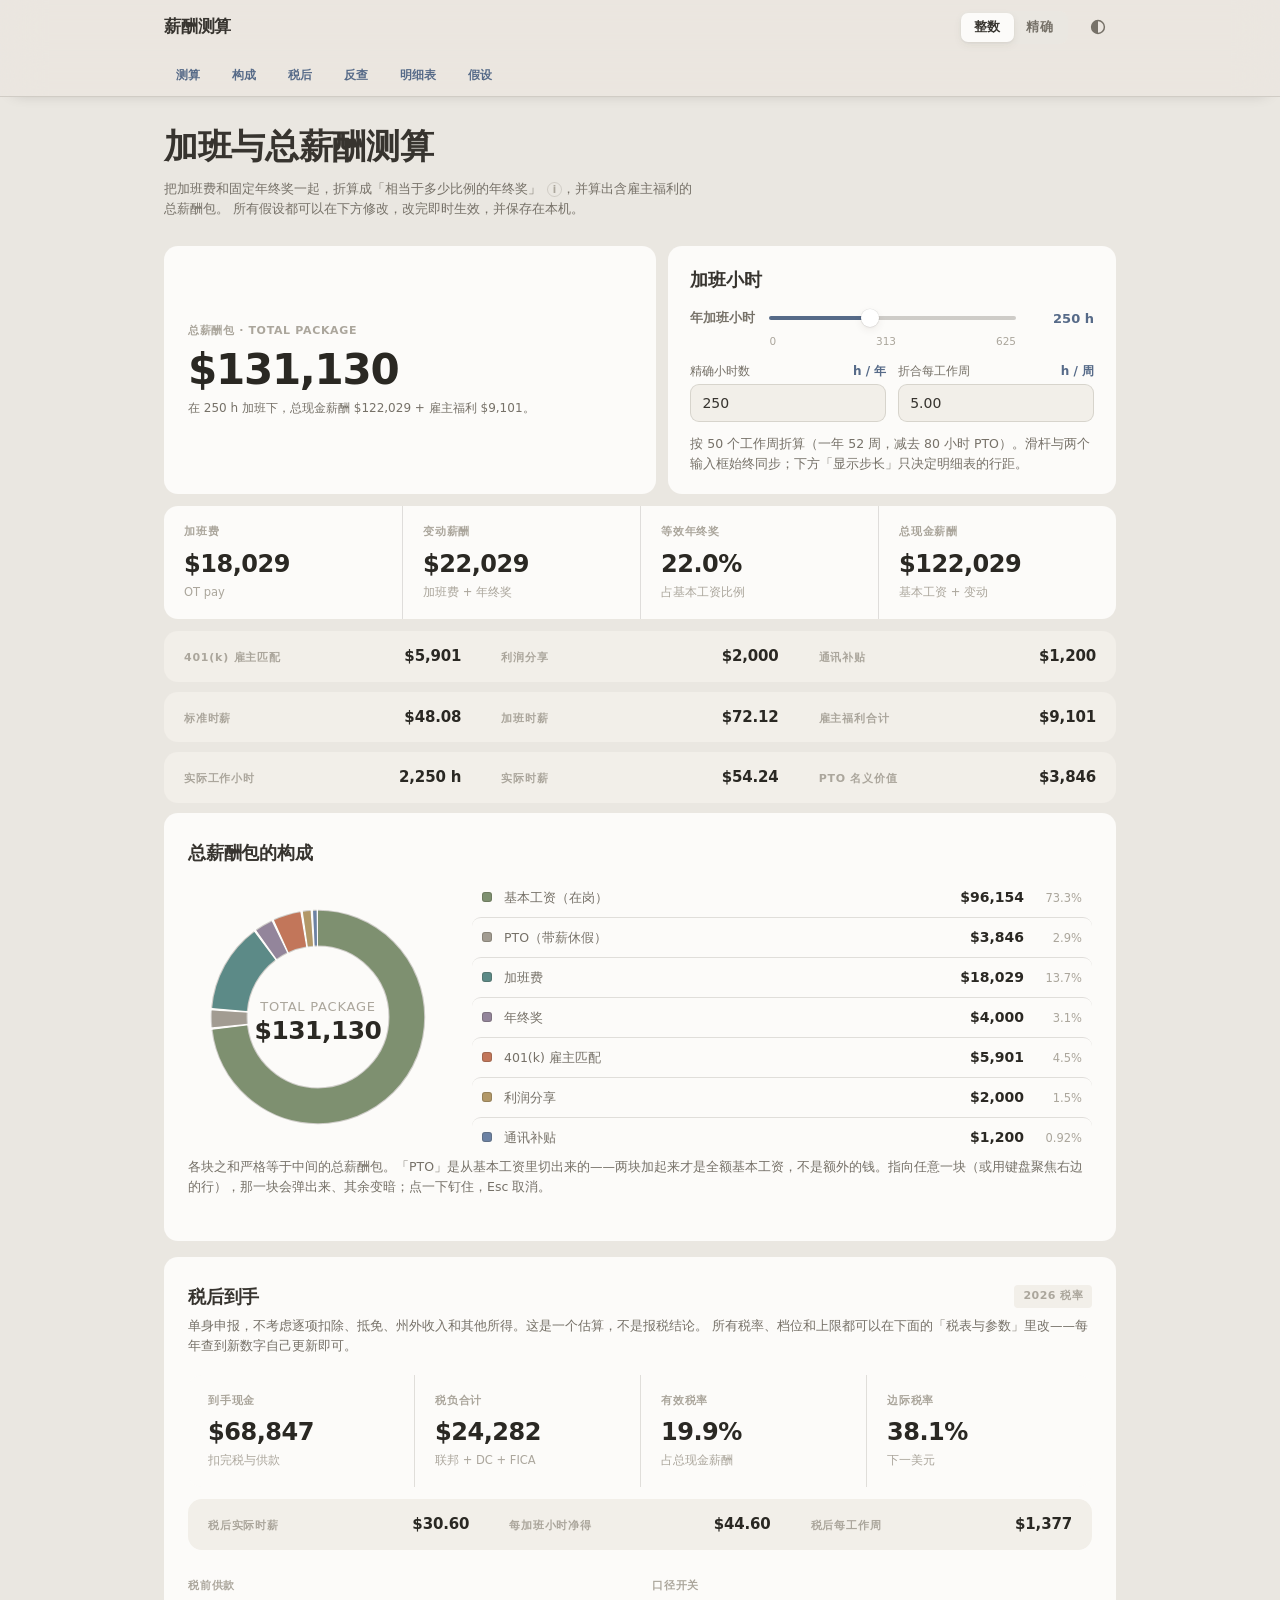
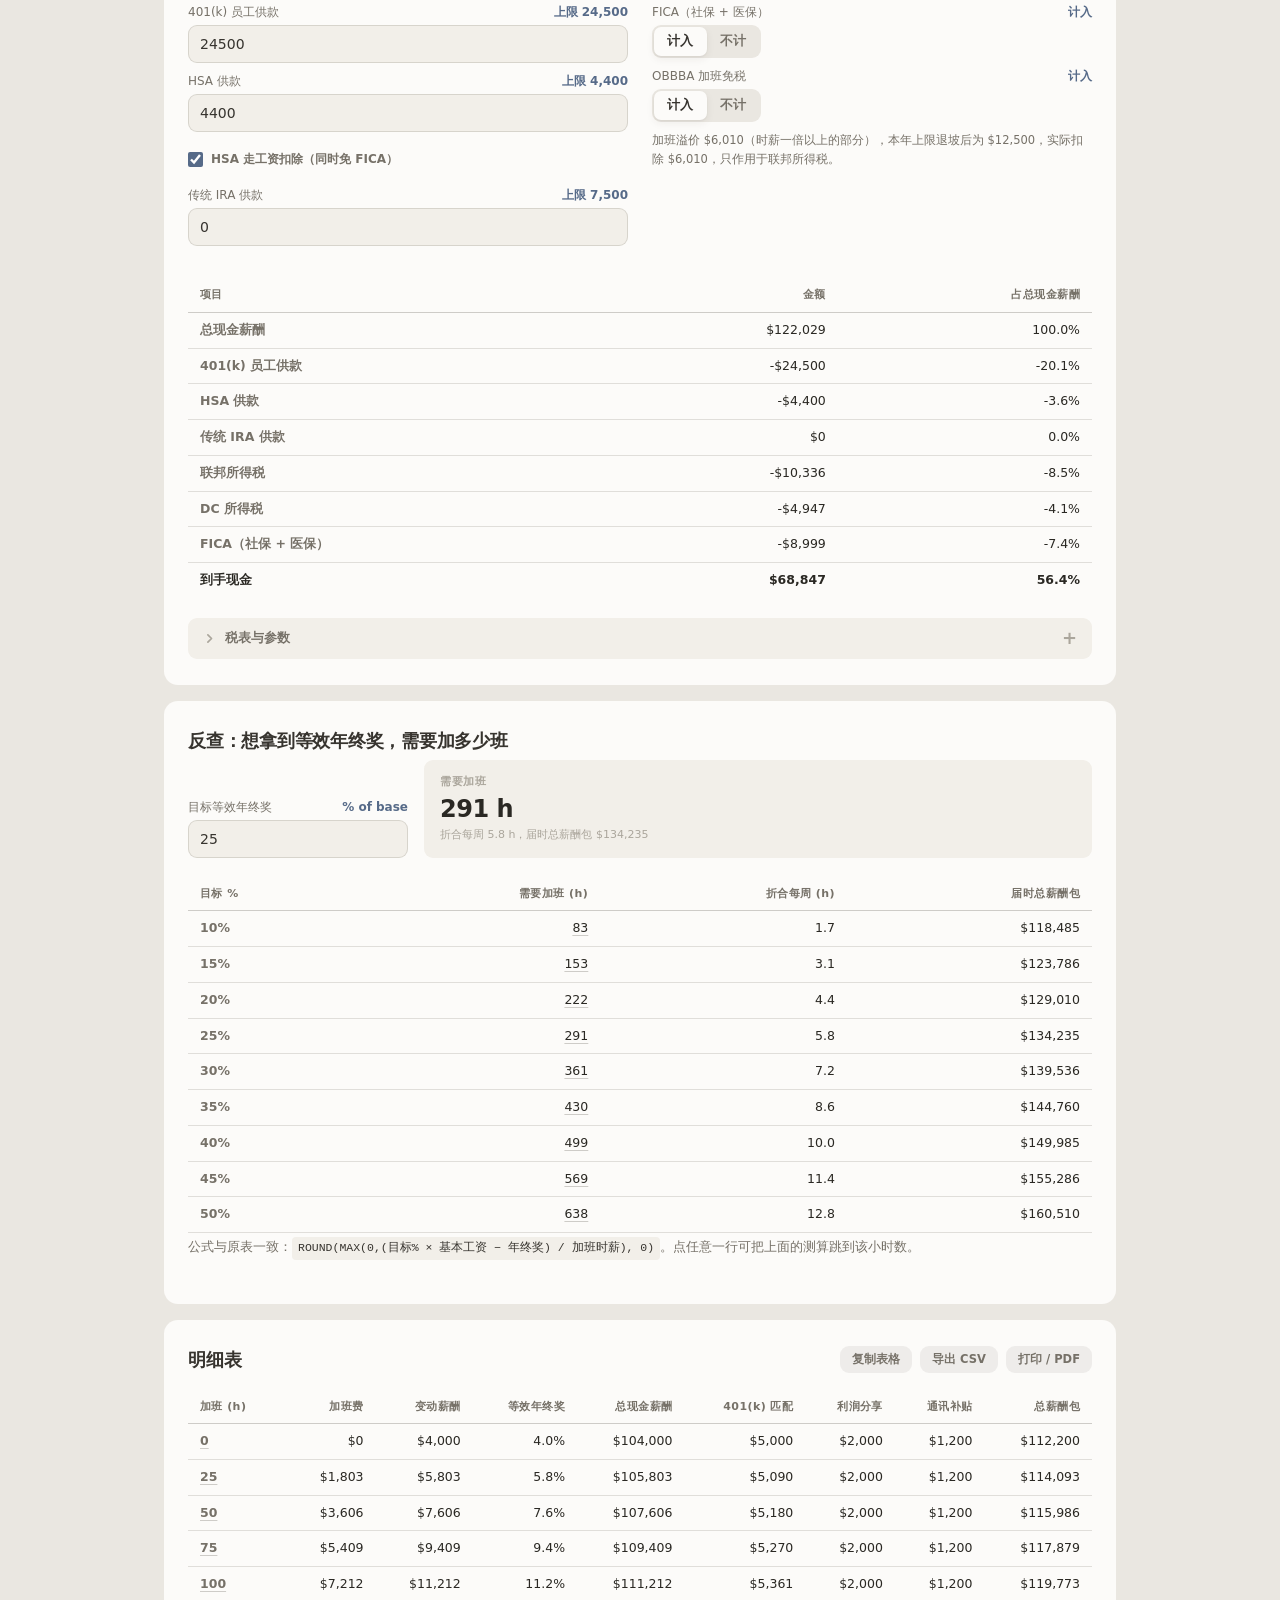
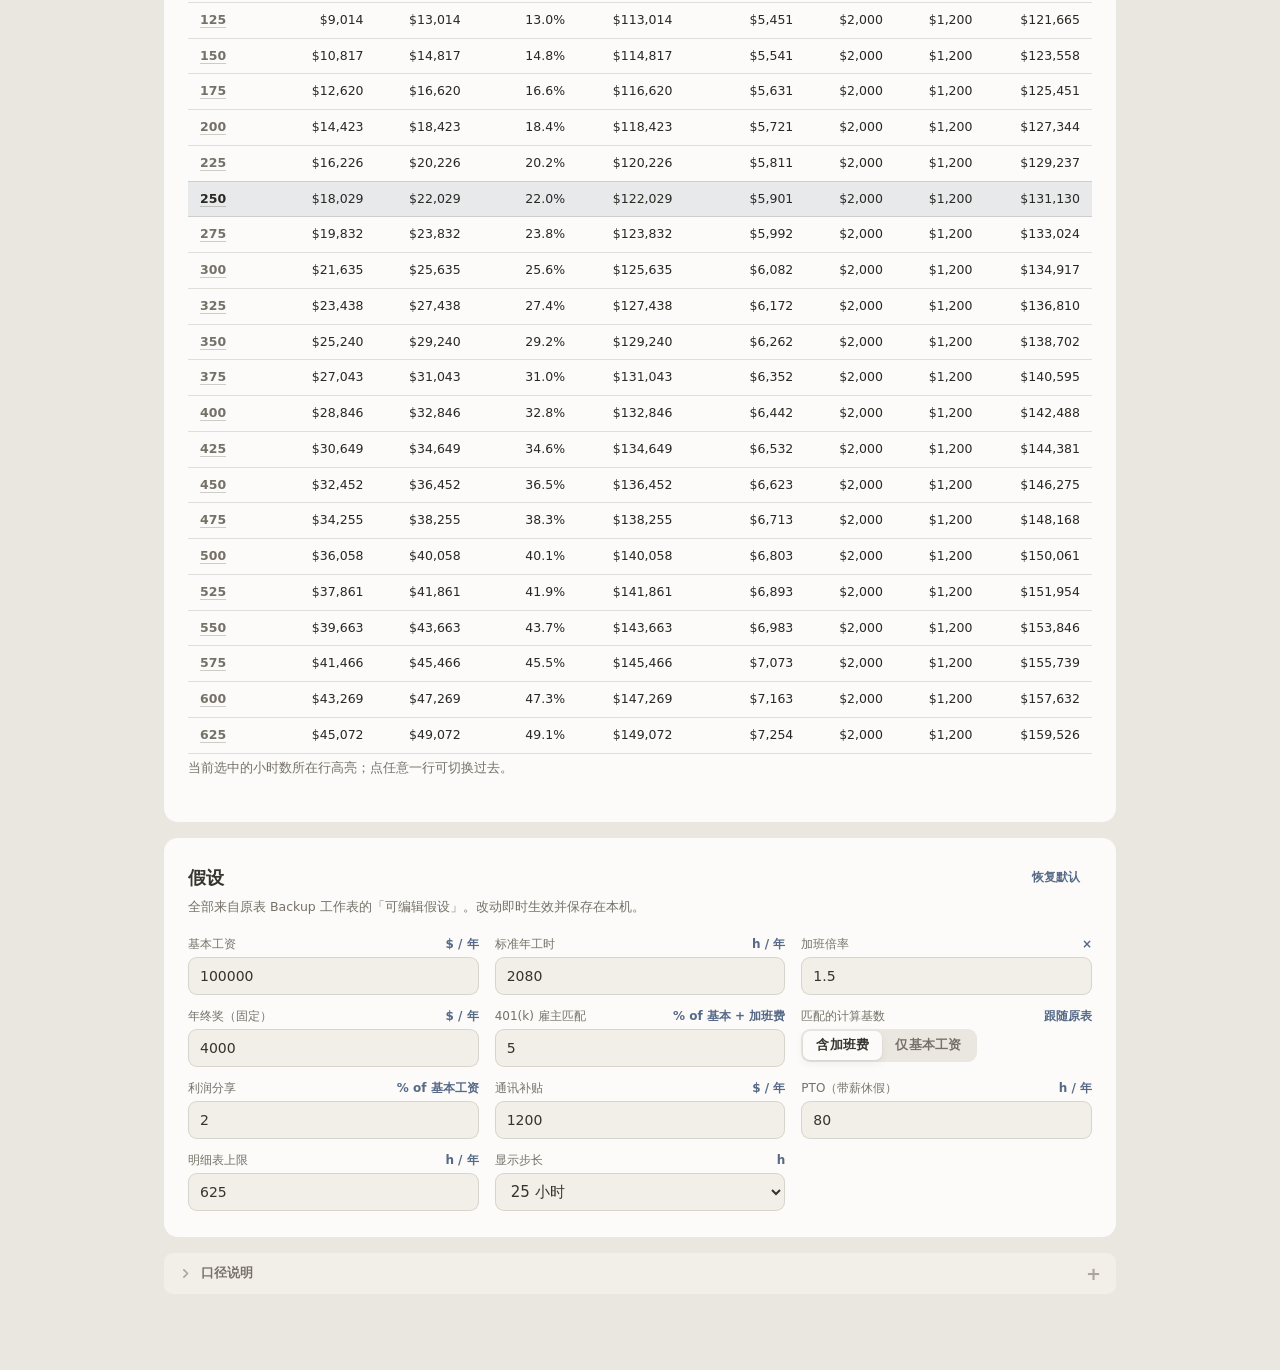
==== index.html @ bddd68a7 "薪酬测算: OT / total-comp calculator An overtime and total-compensation calculator built from a workbook" ====
<!DOCTYPE html>
<!--
  Generated by tools/bundle.py — do not edit this file directly.
  Edit web/ and rebuild. Everything is inlined: no network, no fonts to
  load, no build step. Open it in any modern browser, or send it to
  someone and they can too. Settings are remembered per browser.
-->
<html lang="zh-CN">
<head>
<meta charset="utf-8">
<meta name="viewport" content="width=device-width, initial-scale=1">
<title>加班与总薪酬测算</title>

<!-- Theme BEFORE the stylesheets, inline and blocking. A deferred theme decision paints
     one full frame of the wrong theme on every launch. -->
<script>(function(){try{var t=localStorage.getItem("ui_theme");}catch(e){}
document.documentElement.dataset.theme=t||((window.matchMedia&&matchMedia("(prefers-color-scheme: dark)").matches)?"dark":"light");}());</script>

<style>
/* ===== tokens.css ===== */
/* ============================================================
   apple-ui-kit · LAYER 1 — tokens.css
   System fonts only. Zero dependencies, zero network requests.
   Drop it into a plain HTML page and it works.

   This layer owns, and nothing else may own:
     - the token values (color / type / radius / space / shadow / chart)
     - the light and dark themes
     - the universal reset and the base html/body styles
     - the accessibility & preference media queries
     - the print theme

   THE RULE: a reskin swaps VALUES, never NAMES. Every later layer and
   every app built on this kit references tokens by name only, so a new
   product identity is this one file re-valued — no component is touched.
   Corollary: do not add a token name that is not in the contract, and do
   not keep an app-specific alias (--brand-plum, --ch-sales) next to the
   canonical name. An alias is a name, and names are the frozen part.

   The palette below is CALIBRATED, not arbitrary: warm greige surfaces,
   a dusty slate-blue tint, and Morandi-muted semantic/categorical hues,
   tuned against a real app in both themes. Treat the specific values as
   a starting point worth keeping until you have a reason.

   RUNTIME TOKENS. Three names are written by JS at runtime and are
   deliberately NOT declared here:
     --topbar-h  sticky-chrome height, measured (chrome height changes
                 when it wraps at narrow widths)
     --fill      slider fill percentage
     --hx        popover viewport-clamp shift, in px
   They stay undeclared so that every use site can carry its own
   var(--topbar-h,55px) fallback — declaring them in :root would shadow
   the fallback and the page would render wrong before JS runs, instead
   of rendering acceptably.
   ============================================================ */

:root{
  /* Tell the UA which way this theme runs, so form controls, scrollbars and the canvas
     behind the page follow the theme toggle instead of staying light. */
  color-scheme:light;

  /* ---- type: SF Pro on macOS, PingFang SC for zh, system-ui elsewhere ---- */
  --font-text:-apple-system,BlinkMacSystemFont,"SF Pro Text","PingFang SC",system-ui,sans-serif;
  --font-display:-apple-system,BlinkMacSystemFont,"SF Pro Display","PingFang SC",system-ui,sans-serif;
  /* Numbers are PROPORTIONAL + tabular-nums, not monospace. Apple's own data apps
     (Stocks/Health/Fitness) set figures in SF Pro with tnum; SF Mono reads as code /
     Bloomberg terminal and is the single strongest "not an Apple app" tell in a
     number-dense UI. Proportional figures still align in columns once tnum is on —
     see .tnum below. */
  --font-num:-apple-system,BlinkMacSystemFont,"SF Pro Text","PingFang SC",system-ui,sans-serif;
  --font-code:ui-monospace,"SF Mono",Menlo,monospace;   /* genuine code only: log output, raw JSON */

  /* ---- tint: the ONE interaction color. Buttons, links, selection, focus ring. ---- */
  --tint:#566A88;          /* dusty slate-blue, a touch more confident than the surfaces
                              around it so it reads as interactive rather than decorative */
  --tint-strong:#455673;   /* pressed / hover-deepened */
  --on-tint:#FFFFFF;       /* text and icons sitting ON a tint fill */

  /* ---- surfaces: page ground, floating card, recessed well ---- */
  --bg-base:#EAE7E1;       /* warm greige page ground */
  --bg-elevated:#FCFBF9;   /* a CLEAN warm-white card, light enough to float off the ground */
  --bg-inset:#F2EFE9;      /* a well pressed INTO a card: between base and elevated (see dark) */

  /* ---- ink: warm grays, never neutral #333/#666/#999 on a warm ground ---- */
  --label:#37342F;
  --label-2:#767168;
  --label-3:#ABA69C;
  --ink-number:#2A2823;    /* near-ink, reserved for the celebrated number in a hero/metric */

  /* ---- lines ---- */
  --separator:rgba(60,54,44,.15);         /* hairline between rows; should almost disappear */
  --separator-strong:rgba(60,54,44,.24);  /* one step up, for a line that must be SEEN as a
                                             thing: control tracks, tick marks, inactive dots */

  /* ---- state: muted, but never so muted that warn blurs into bad ---- */
  --good:#6F8A5F;   /* sage — slightly deeper than its dark counterpart, for legibility on white */
  --warn:#BD985C;   /* ochre */
  --bad:#AF746A;    /* terracotta */

  /* ---- accents: CATEGORICAL, for data dimensions / scenes. Not state. ----
     Kept off the red/orange axis on purpose so an accent can never be misread as
     warn or bad. Green<->mauve also survives the common color-vision deficiencies.
     NO CONSUMER IN THIS KIT — like the --chart-* family below, these are a palette
     for YOUR code to read; see the chart note for what that means in practice. */
  /* ---- LOCAL RE-VALUATION (values only, no new names — see README) ----
     Shipped, these three duplicated --chart-1/2/3 exactly, which left the kit with
     three usable categorical hues. The composition donut needs six, and its
     remaining option — the pale *-band tints — sits too close to the card it is
     drawn on to read as a slice. Re-valued here to three more Morandi hues that
     are well separated from the chart trio AND from the surfaces: dusty aqua,
     muted coral and slate blue. Re-apply this block if the kit is ever updated. */
  --accent-1:#5C8A87;   /* dusty aqua */
  --accent-2:#C2765A;   /* muted coral — deliberately redder than --warn's ochre
                           (#BD985C) so a data slice cannot be read as a warning */
  --accent-3:#6C82A4;   /* slate blue */

  /* ---- radius ----
     Calibrated toward Apple's actual radii (larger/softer than the web's usual 4-6px).
     True squircles need an SVG mask per element, which would clip the box-shadows that
     carry our depth — not worth it.

     SPARE STEPS ARE DELIBERATE. --radius-xs and --radius-pill here, and --space-1 /
     --space-8 below, are read by NO component in this kit. They are kept because they
     complete the scale, and a scale with a hole in it is worse than a scale with a
     spare step: the hole is what makes the next person write a bare 4px or 32px, and
     a literal is exactly the thing a reskin cannot re-value. Reach for them freely in
     your own components. */
  --radius-xs:4px;      /* micro-badges, swatches — no consumer in this kit */
  --radius-s:9px;       /* inputs, small buttons, chips */
  --radius-m:14px;      /* cards, callouts */
  --radius-l:18px;      /* sheets, large panels */
  --radius-pill:999px;  /* a fully-round element of YOUR OWN — a pill badge, a round icon
                           button. Nothing in this kit reads it: .segmented takes
                           --radius-s and .toast takes --radius-m, both as the source
                           design has them. That is not an oversight to "fix" by
                           pillifying them. */

  /* ---- space: a 4pt grid. Nothing between these steps. ----
     --space-1 and --space-8 have no consumer in this kit; see the radius note above. */
  --space-1:4px; --space-2:8px; --space-3:12px; --space-4:16px; --space-6:24px; --space-8:32px;

  /* ---- shadow ----
     Warm and LAYERED (a tight contact shadow plus a wide ambient one) so a card
     genuinely lifts off the greige. A single flat rgba(0,0,0,x) reads as a smudge
     under the box rather than as light falling around it — and pure black tints the
     warm ground gray at the edges. */
  --shadow-1:0 1px 2px rgba(58,48,33,.05), 0 3px 8px rgba(58,48,33,.07);      /* clickable card at rest */
  --shadow-2:0 2px 6px rgba(58,48,33,.06), 0 10px 26px rgba(58,48,33,.12);    /* popover, floating layer */
  --shadow-3:0 8px 24px rgba(58,48,33,.10), 0 26px 60px rgba(58,48,33,.22);   /* sheet, modal */
  --shadow-hover:0 2px 6px rgba(58,48,33,.07), 0 14px 32px rgba(58,48,33,.15);

  /* ---- chart ----
     THIS KIT DRAWS NOTHING. There is no chart component, no canvas helper and no SVG
     builder anywhere in it, and these 13 names plus --accent-1/2/3 above have no
     consumer inside the kit by design. They are a CALIBRATED CATEGORICAL PALETTE for
     YOUR OWN drawing code — hand-written SVG, a canvas renderer, or the theme object
     of whatever chart library you bring — so that a chart lands in the same color
     world as the components instead of arriving in library-default blue.

     Read them with getComputedStyle(document.documentElement).getPropertyValue(...)
     for canvas, or put var(--chart-1) straight into an SVG fill/stroke. The SVG route
     is the better one: a theme switch then recolors an ALREADY-RENDERED chart with no
     re-render and no JS at all — which is the whole reason these live in CSS rather
     than in a JS palette constant.

     Each series is a line color plus two band tints (e.g. an 80% and a 95% interval);
     band2 is the wider, fainter one. The two band steps exist so that a confidence
     band reads at the SAME visual separation in both themes — in light they step down
     from the series color, in dark they are re-stepped UP off the panel ground (see
     the dark block). Deriving them at runtime with one opacity does not survive the
     theme flip; that is why they are tokens and not an alpha. */
  --chart-ink:#6F6A61;                /* chart labels / data text */
  --chart-grid:rgba(60,54,44,.09);    /* gridlines: present, not competing with the data */
  --chart-axis:rgba(60,54,44,.16);    /* axis lines: one step stronger than grid */
  --chart-muted:#A29C92;              /* de-emphasized / reference series */
  --chart-1:#7E9070; --chart-1-band:#CBD3BF; --chart-1-band2:#E1E6D8;
  --chart-2:#93859B; --chart-2-band:#D5CCD8; --chart-2-band2:#E8E2EA;
  --chart-3:#B29868; --chart-3-band:#E1D4BB; --chart-3-band2:#EFE7D5;
}

*{margin:0;padding:0;box-sizing:border-box}

/* ============ DARK — a designed remap, never an inversion ============ */
/* Selected by :root[data-theme="dark"], i.e. an explicit attribute, not
   prefers-color-scheme. The app decides (persisted toggle, OS preference read once at
   boot, or both); this sheet only defines what dark LOOKS like. */
:root[data-theme="dark"]{
  color-scheme:dark;

  --tint:#8FA6C6; --tint-strong:#A6BAD6;   /* bluer and brighter: the light tint is too close
                                              to charcoal to read as interactive on it */
  --on-tint:#211F1C;

  /* Dark is charcoal, not black: macOS dark windows live near #1E-#28. With resting cards
     flat (shadows do almost nothing on a dark ground), the base -> inset -> elevated
     LIGHTNESS LADDER is the whole depth story, so the steps are deliberately wide and the
     floor never approaches pure black.
     inset sits BETWEEN base and elevated so a nested well RECESSES below its card exactly
     as it does in light. Putting inset above elevated (the intuitive "wells are lighter in
     dark" move) inverts depth with the theme: the same well reads as pressed-in in light
     and as the most-forward element in dark. Ladder: page #1D < well #24 < card #2B. */
  --bg-base:#1D1B19; --bg-inset:#242220; --bg-elevated:#2B2925;

  --label:#EDE9E1; --label-2:#ACA79D;
  --label-3:#8A857B;                       /* lifted off a literal remap: 11px metadata in the
                                              tertiary color must stay readable on charcoal */
  --ink-number:#F5F1E9;

  --separator:rgba(240,236,228,.15);
  --separator-strong:rgba(240,236,228,.20);

  --good:#98AA86; --warn:#CBA869; --bad:#C48A7E;
  /* Local re-valuation, dark half — lifted off the charcoal ground, same hues. */
  --accent-1:#7FA7A4; --accent-2:#D4907A; --accent-3:#8A9EBF;

  --shadow-1:0 1px 3px rgba(0,0,0,.45), 0 4px 12px rgba(0,0,0,.35);
  --shadow-2:0 4px 16px rgba(0,0,0,.5);
  --shadow-3:0 12px 40px rgba(0,0,0,.62);
  --shadow-hover:0 6px 22px rgba(0,0,0,.5);

  --chart-ink:#ACA79D; --chart-grid:rgba(240,236,228,.10);
  --chart-axis:rgba(240,236,228,.17); --chart-muted:#948F85;
  /* Bands are re-stepped against the lifted panel background (#2B2925), not darkened from
     the light values — darkening them collapses band and band2 into the panel. */
  --chart-1:#93A583; --chart-1-band:#46523F; --chart-1-band2:#37412F;
  --chart-2:#AB9DB1; --chart-2-band:#4F4652; --chart-2-band2:#3C3540;
  --chart-3:#C6AC7C; --chart-3-band:#544B3B; --chart-3-band2:#423A28;
}

/* ============================================================
   SURFACE HOOKS — .surface / [data-elevated] / .material / [data-material] / [data-scrim]

   Four rules in this file are cross-cutting: they are about what a SURFACE does, not
   about what any one component is. They are the dark rim just below, the
   reduced-transparency swap, the prefers-contrast borders, and the print border.

   These five selectors are the OPT-IN PATH FOR SURFACES YOU ADD LATER. Nothing in this
   kit wears them — components.css covers the kit's OWN components by enumerating them
   by name (.panel, .card, .card-select, .topbar, .subbar, .popover, .tip, ...), and its
   copies of these same four rules are the ones that render today. That pairing is
   deliberate, not duplication:

     components.css  — a closed, known list. The kit's components, which do not change
                       without someone editing that file anyway.
     tokens.css      — this open hook. Your surfaces, which this file cannot enumerate
                       because it has never seen them.

   So: adding an elevated surface of your own? Put .surface (or data-elevated, for
   markup you generate) on it and it inherits all four behaviours at once. Do NOT go
   append your class to components.css's lists — that is the list this warning is about:
   AN ENUMERATED LIST ROTS. Every component added after it was written starts out
   missing its rim, its opaque fallback, its contrast border and its print edge, and
   each omission only shows up in one theme or one preference, which is where a missing
   rim can sit unnoticed for a long time.
   ============================================================ */

/* Apple dark elevation: a raised surface catches a faint light rim along its edge. With
   shadows doing almost nothing on charcoal, this half-pixel ring is what keeps a flat card
   legible AS a card. (components.css carries the same rim for .panel/.card by name.) */
:root[data-theme="dark"] .surface,
:root[data-theme="dark"] [data-elevated]{box-shadow:0 0 0 .5px rgba(240,236,228,.08)}
/* This rim rule outranks a component's own hover/selected box-shadow, so those states must
   RECOMPOSE on top of the rim rather than replace it — otherwise hovering a card in dark
   silently deletes its edge. */
:root[data-theme="dark"] .surface:hover,
:root[data-theme="dark"] [data-elevated]:hover{box-shadow:0 0 0 .5px rgba(240,236,228,.12),var(--shadow-1)}

/* ============ base elements ============ */
/* scroll-padding-top keeps anchor jumps clear of sticky chrome. --topbar-h is measured by
   JS because the chrome's height changes with the viewport (it wraps at narrow widths);
   the fallback is its desktop height, so anchors are merely imperfect before JS runs. */
html{scroll-behavior:smooth;scroll-padding-top:calc(var(--topbar-h,55px) + 48px)}
body{
  background:var(--bg-base); color:var(--label);
  font-family:var(--font-text); font-size:15px; line-height:1.5;
  -webkit-font-smoothing:antialiased; -moz-osx-font-smoothing:grayscale;
  font-feature-settings:"kern" 1,"liga" 1;
}

/* Figures are proportional (see --font-num), so tabular-nums is what does the aligning.
   Apply .tnum wherever numbers sit in columns or UPDATE IN PLACE — tables, metrics,
   readouts, chart labels, number inputs, live counters. A figure that changes width as it
   ticks makes the whole row twitch; that is the failure this prevents. */
.tnum{font-variant-numeric:tabular-nums}

/* The dark<->light flip is a brightness jump and must cross-fade, not flash.
   ARMED BY JS for ~380ms around the toggle ONLY. Scoping it to that window is the point:
   left on permanently, this !important blanket would override every component's own
   carefully tuned transition (a 120ms popover would fade for 320ms) and would make any
   color change anywhere in the app feel laggy.

     const r = document.documentElement;
     r.classList.add("theme-easing"); clearTimeout(r._themeT);
     r._themeT = setTimeout(() => r.classList.remove("theme-easing"), 380);
*/
:root.theme-easing body,:root.theme-easing body *{
  transition:background-color .32s ease,color .32s ease,border-color .32s ease,box-shadow .32s ease!important}

/* ============ accessibility & user preferences ============ */

/* Keyboard focus ring. :focus-visible only, so a mouse click on a button does not leave a
   ring behind while inputs keep their own :focus treatment. */
a:focus-visible,button:focus-visible,summary:focus-visible,
[tabindex]:focus-visible,[role="slider"]:focus-visible{outline:2px solid var(--tint);outline-offset:2px}

/* REDUCED != NONE. The usual *{transition:none;animation:none} hammer is wrong: it strips
   the feedback that tells you a click registered, leaves entrance keyframes stuck at their
   FROM state (a view animating in from opacity:0 never appears), and freezes spinners.
   What actually bothers a motion-sensitive user is TRAVEL — things flying across the
   screen. So: drop transform/filter from the transition property list, keep opacity and
   color feedback at a short duration, collapse one-shot keyframes to their end state, and
   let looping loading indicators keep spinning. */
@media (prefers-reduced-motion:reduce){
  *,*::before,*::after{
    scroll-behavior:auto!important;
    transition-property:opacity,color,background-color,border-color,box-shadow,fill!important;
    transition-duration:.16s!important;
    animation-duration:.01ms!important;      /* every keyframe animation jumps to its end state */
    animation-delay:0ms!important;
  }
  /* loading indicators are information, not decoration — they keep going */
  .spinner,[data-spin],.is-loading{animation-duration:.7s!important}
}

/* Translucent material -> opaque fill. Surface hooks (see above): .material /
   [data-material] / [data-scrim] are for your own translucent panes. components.css
   runs the same swap for the kit's .topbar / .subbar / .popover / .tip / .scrim. */
@media (prefers-reduced-transparency:reduce){
  /* The :root prefix is not decoration: it lifts specificity above the component's own base
     rule. A component that sets its translucent background LATER in the stylesheet at equal
     specificity wins on source order, and the bar stays translucent despite the preference.
     Prefixing :root makes this rule strictly more specific regardless of where it sits. */
  :root .material,:root [data-material]{
    backdrop-filter:none;-webkit-backdrop-filter:none;background:var(--bg-elevated)}
  /* scrim: drop the blur, deepen the dim so a modal still separates from the page */
  :root .scrim,:root [data-scrim]{backdrop-filter:none;-webkit-backdrop-filter:none;background:rgba(28,24,18,.6)}
  /* Same trap one level up: the dark theme sets material backgrounds through a
     HIGHER-specificity selector (:root[data-theme="dark"] .material), which beats the rule
     above and leaves the chrome translucent in dark only. Match that specificity to land a
     genuinely opaque fill in both themes. */
  :root[data-theme="dark"] .material,
  :root[data-theme="dark"] [data-material]{
    backdrop-filter:none;-webkit-backdrop-filter:none;background:var(--bg-elevated)}
}

/* This system separates surfaces with background steps and space instead of borders.
   Under prefers-contrast:more that separation is exactly what is too weak — so hand the
   borders back. Same :root specificity lift, same reason. The form-control selectors are
   generic on purpose; .surface / [data-elevated] are the surface hooks (see above), and
   components.css names the kit's own .panel / .card / .card-select / .metric-band /
   .readout for the same rule. */
@media (prefers-contrast:more){
  :root .surface,:root [data-elevated],
  :root input,:root select,:root textarea{border:1px solid var(--separator)}
}

/* ============ PRINT (Cmd+P -> Save as PDF) ============ */
@media print{
  /* Force the light tokens. Paper is white whatever the screen was doing, and every token
     the dark block overrides has to be reset here or it leaks onto the page — including the
     easy-to-miss ones (celebrated numbers in near-white, chart bands in charcoal, state
     colors lightened for a dark ground). Reset the whole dark surface, not the obvious half.

     AUDIT. The dark block redefines 35 tokens; 31 of them are reset below. The four left
     out are --shadow-1/-2/-3/-hover, and they are safe to leave ONLY because every use of
     them in this kit is a box-shadow and the `*{box-shadow:none!important}` rule a few
     lines down erases all of those on paper. If you ever feed a shadow token into
     something print keeps — a filter:drop-shadow(), a text-shadow — that proof dies and
     the token has to be reset here too.

     color-scheme is not a token, which is exactly why it got missed: the dark block sets
     it, this block used to not clear it, and everything the UA draws ITSELF then printed
     dark — an unchecked checkbox or radio (the kit only sets their accent-color, the box
     itself is the UA's), and a <select>'s dropdown indicator. print-color-adjust:exact
     below then guarantees those dark boxes reach the paper. */
  :root[data-theme="dark"]{
    color-scheme:light;
    --bg-base:#fff; --bg-elevated:#fff; --bg-inset:#fff;
    --label:#2B2925; --label-2:#5F5B54; --label-3:#6F6A62; --ink-number:#2A2823;
    --separator:rgba(0,0,0,.18); --separator-strong:rgba(0,0,0,.26);
    --tint:#4F5C67; --tint-strong:#3E4952; --on-tint:#fff;
    --good:#5A6D4E; --warn:#7D6636; --bad:#8E5348;
    /* Accents go to their DARKER print variants: they must stay distinguishable after a
       black-and-white printer flattens them to gray levels. */
    --accent-1:#2F5E5B; --accent-2:#9E5A33; --accent-3:#3A4E75;
    --chart-ink:#5F5B54; --chart-grid:#e6e3dd; --chart-axis:#c9c4bb; --chart-muted:#8F8A81;
    --chart-1:#5A6D4E; --chart-1-band:#CBD3BF; --chart-1-band2:#E1E6D8;
    --chart-2:#6F6273; --chart-2-band:#D5CCD8; --chart-2-band2:#E8E2EA;
    --chart-3:#7D6636; --chart-3-band:#E1D4BB; --chart-3-band2:#EFE7D5;
  }
  @page{margin:13mm}
  html,body{background:#fff!important;-webkit-print-color-adjust:exact!important;print-color-adjust:exact!important}
  /* Paper has no material: no blur, no cast shadow. Which removes the only thing separating
     our borderless cards — so give them an ink edge instead. Surface hooks again (see the
     SURFACE HOOKS note above): this edge is for your own surfaces, while components.css
     gives .panel / .card / .card-select theirs by name. */
  *{box-shadow:none!important;backdrop-filter:none!important;-webkit-backdrop-filter:none!important}
  .surface,[data-elevated]{border:1px solid #b9b3a8!important}
  /* Large screen radii look like a mistake at print resolution; 4px stays a corner. */
  .surface,[data-elevated],.material,[data-material],input,select,textarea,table,img{border-radius:4px!important}
  a{color:inherit!important;text-decoration:none!important}
}

</style>
<style>
/* ===== components.css ===== */
/* ============================================================
   components.css — the component layer.

   Requires tokens.css. Every colour, radius, space and shadow here comes
   from a token; nothing in this file invents a value that a theme should
   own. Durations and easings are the exception: they ARE the design, so
   they are written literally.

   House easing: cubic-bezier(.32,.72,0,1). It is the deceleration curve
   that makes a move feel like it was thrown rather than played back.
   Anything that travels uses it. Pure fades may use `ease`.

   Motion contract with JS: CSS owns whatever can be declared (width,
   height, opacity, colour). A spring engine owns translate. The two never
   animate the same property, because a transition and a rAF loop writing
   the same transform fight and stutter.

   Zero dependencies, zero network, system fonts only.
   ============================================================ */


/* ============================================================
   1 · CHROME BAR
   ============================================================ */

/* The material: a translucent, blurred, over-saturated pane. saturate(180%)
   is what keeps colour alive behind frosted glass instead of going chalky.
   One rule covers both themes: color-mix takes 72% of whatever the theme's
   page colour is, so there is no second hardcoded rgba to keep in sync when
   the palette moves.
   Be honest about what that buys and what it costs — it is a SIMPLIFICATION,
   not an equivalence. The design this came from lifted the LIGHT bar four
   units BRIGHTER than the page (rgba(238,235,229,.72) over a #EAE7E1 ground)
   while the dark bar sat exactly on its own base; mixing from the token
   gives that deliberate +4 lift up in exchange for never writing the palette
   twice. If a reskin wants the lift back, override the light theme's
   .topbar/.subbar background — do not re-hardcode both.
   Only put blur on the chrome layer and on transient overlays — a page of
   blurred cards costs real frames. */
.topbar{
  position:sticky;top:0;z-index:60;
  background:color-mix(in srgb, var(--bg-base) 72%, transparent);
  backdrop-filter:blur(20px) saturate(180%);
  -webkit-backdrop-filter:blur(20px) saturate(180%);
  border-bottom:1px solid transparent;
  transition:box-shadow .25s ease,border-color .25s ease;
}
/* Scroll edge effect: the separator and shadow do not exist until content
   is actually passing underneath. A bar that is always outlined reads as a
   band glued to the page; this one only becomes an edge when it IS one.
   JS toggles .scrolled from a scroll listener. */
.topbar.scrolled{border-bottom-color:var(--separator);box-shadow:0 8px 16px -14px rgba(0,0,0,.35)}
.topbar-inner{max-width:1000px;margin:0 auto;padding:9px var(--space-6);display:flex;align-items:center;gap:14px;flex-wrap:wrap}

/* Chrome speaks in one voice: a monochrome wordmark and controls that are
   text until hovered. Version strings and build tags are engineering, not
   product — they belong in a diagnostics panel, not in the bar. */
.topbar-brand{font-family:var(--font-text);font-size:17px;font-weight:600;color:var(--label);letter-spacing:-.01em}
.topbar .btn-ghost{background:transparent}
.topbar .btn-ghost:hover{background:color-mix(in srgb, var(--label) 8%, transparent)}

/* Apple large-title collapse. The page's big title re-appears, compact, in
   the bar once the original scrolls under it. max-width (not width) is what
   animates: the title is intrinsically sized, so 0 -> 42vw expands it from
   nothing to exactly its own width without measuring anything in JS.
   pointer-events:none because it is an echo, not a control. */
.topbar-title{
  margin-right:auto;font-family:var(--font-text);font-size:15px;font-weight:600;color:var(--label);
  letter-spacing:-.01em;white-space:nowrap;overflow:hidden;text-overflow:ellipsis;pointer-events:none;
  max-width:0;opacity:0;transform:translateY(7px);
  transition:opacity .24s cubic-bezier(.32,.72,0,1),transform .24s cubic-bezier(.32,.72,0,1),max-width .24s cubic-bezier(.32,.72,0,1);
}
.topbar.title-shown .topbar-title{max-width:42vw;opacity:1;transform:none;padding-left:var(--space-3)}

/* The other half of the cross-fade. While the compact echo is showing, the
   big original — already sliding under the glass — gently yields, so the
   same words are never shouting twice at full strength. JS adds .echoed to
   whichever title is currently being echoed and removes it from the rest. */
.page-title{
  font-size:clamp(24px,4vw,34px);font-weight:600;letter-spacing:-.01em;line-height:1.12;text-wrap:balance;
  transition:opacity .24s cubic-bezier(.32,.72,0,1);
}
.page-title.echoed{opacity:.3}

/* A second sticky bar (tabs, filters) tucks flush under the first.
   --topbar-h is MEASURED by JS, not hardcoded: the chrome wraps to two rows
   at narrow widths, and a fixed offset leaves the second bar tucked behind
   the first with content colliding into its shadow. The -1px makes the two
   blurred panes overlap by a hair instead of leaving a translucent sliver
   between them. The fallback is the desktop height.
   PRECONDITION: .subbar requires a .topbar on the page. --topbar-h is written
   by ui.js's chrome controller from the topbar's measured height, so with no
   topbar to measure nothing is ever written and every .subbar silently sticks
   at the 55px fallback — a number that describes a bar that is not there. A
   sub-bar without a main bar must set --topbar-h itself (or just use
   position:sticky;top:0). */
.subbar{
  position:sticky;top:calc(var(--topbar-h,55px) - 1px);z-index:50;
  background:color-mix(in srgb, var(--bg-base) 72%, transparent);
  backdrop-filter:blur(20px) saturate(180%);
  -webkit-backdrop-filter:blur(20px) saturate(180%);
  border-bottom:1px solid transparent;
  transition:box-shadow .25s ease,border-color .25s ease;
}
.subbar.scrolled{border-bottom-color:var(--separator);box-shadow:0 8px 16px -14px rgba(0,0,0,.3)}
.subbar-inner{display:flex;align-items:center;gap:var(--space-2);padding:7px var(--space-6);max-width:1000px;margin:0 auto}

/* An in-page anchor jump must clear BOTH bars, or the target lands under
   the glass and looks like nothing happened. */
html{scroll-behavior:smooth;scroll-padding-top:calc(var(--topbar-h,55px) + 48px)}


/* ============================================================
   2 · SEGMENTED CONTROL
   ============================================================ */

/* A recessed pill track with a single raised thumb that slides to the
   active segment — iOS's model, not a row of buttons that invert. */
.segmented{position:relative;display:inline-flex;background:var(--bg-base);border:none;border-radius:var(--radius-s);padding:2px}

/* The thumb. Its X translate is driven by a JS spring (SNAPPY: damping 1.0,
   response 0.25) reading the active segment's offsetLeft/offsetWidth —
   measured, never computed from an index, so it stays correct when a
   language switch changes every label's width.
   CSS owns width / height / opacity ONLY. If CSS also transitioned
   transform, the transition and the spring would both be writing the same
   property every frame and the thumb would stutter. */
.seg-thumb{
  position:absolute;left:0;top:0;width:0;height:0;background:var(--bg-elevated);
  border-radius:calc(var(--radius-s) - 2px);box-shadow:var(--shadow-1);z-index:0;pointer-events:none;
  transition:width .25s cubic-bezier(.32,.72,0,1),height .25s cubic-bezier(.32,.72,0,1),opacity .15s;
}
/* The segments ride ABOVE the thumb. Without z-index:1 the thumb paints
   over its own label as it arrives and the text flickers out mid-slide. */
.segmented button{
  position:relative;z-index:1;background:transparent;border:none;cursor:pointer;
  font-family:var(--font-text);font-size:12.5px;font-weight:600;letter-spacing:.02em;
  padding:6px 13px;color:var(--label-2);border-radius:calc(var(--radius-s) - 2px);
  transition:color .2s;
}
/* The active state is carried by the thumb plus weight — no colour inversion.
   All THREE of ui.js's active conventions are listed, because its default
   isActive() accepts all three: aria-pressed="true" (a button that toggles in
   place), aria-selected="true" (tab semantics) and .active (rows whose markup
   is regenerated). Styling only the first is the failure worth naming: the
   thumb still slides, because the controller found the segment, while the
   label never changes weight — the control half-responds and nothing errors. */
.segmented button[aria-pressed="true"],
.segmented button[aria-selected="true"],
.segmented button.active{color:var(--label);font-weight:600}
.segmented button:disabled{opacity:.4;cursor:not-allowed}


/* ============================================================
   3 · BUTTONS
   ============================================================ */

/* The press is the whole point. `transition:transform 0s` inside :active
   means the shrink happens on the SAME frame as pointerdown — no ramp, no
   delay, the surface is already moving when your finger lands. The 100ms
   transform transition on the base rule then owns only the REBOUND, when
   :active drops. Animating into the press instead makes every button feel
   like it is lagging behind the hand by exactly one transition. */
.btn{
  font-family:var(--font-text);font-size:13px;font-weight:600;letter-spacing:.01em;
  padding:9px 18px;border:none;background:var(--tint);color:var(--on-tint);cursor:pointer;
  border-radius:var(--radius-s);transition:transform .1s ease,background .15s;
}
/* Hover deepens to --tint-strong, the token that exists for exactly this.
   A filter:brightness(.93) is the tempting one-liner and it is WRONG in a
   designed dark theme: dark's --tint-strong (#A6BAD6) is deliberately
   BRIGHTER than its --tint (#8FA6C6), because on a charcoal ground a tint
   deepens by moving toward the light, not away from it. brightness(.93)
   darkens unconditionally, so it runs the dark theme's hover backwards —
   and it does it silently, since something visibly changes either way. */
.btn:hover{background:var(--tint-strong)}
.btn:active{transform:scale(.97);transition:transform 0s}
.btn:disabled{opacity:.5;cursor:progress;transform:none}

/* Ghost: a translucent ink wash rather than a surface token, so it lands
   correctly on the page, inside a card and inside an inset group without
   three variants — and it re-tints itself in dark for free. */
.btn-ghost{
  font-family:var(--font-text);font-size:12.5px;font-weight:600;
  padding:8px 14px;border:none;background:color-mix(in srgb, var(--label) 7%, transparent);
  color:var(--label-2);cursor:pointer;border-radius:var(--radius-s);
  transition:transform .1s ease,background .15s,color .15s;
}
.btn-ghost:hover{background:color-mix(in srgb, var(--label) 12%, transparent);color:var(--label)}
.btn-ghost:active{transform:scale(.97);transition:transform 0s}
.btn-ghost:disabled{opacity:.5;cursor:not-allowed;transform:none}

/* A text button: the secondary action in a pair where one filled primary
   already leads. Tint text, background only on hover. */
.btn-ghost.quiet{background:transparent;color:var(--tint)}
.btn-ghost.quiet:hover{background:color-mix(in srgb, var(--label) 8%, transparent)}

.btn.sm,.btn-ghost.sm{font-size:11.5px;padding:6px 12px}
.btn.lg,.btn-ghost.lg{font-size:14px;padding:11px 22px}

/* Doubled selector on purpose: an icon button carries .btn-ghost.sm.btn-icon,
   and .btn-ghost.sm is (0,2,0) while a single .btn-icon is only (0,1,0) —
   so the 6px 12px padding WINS outright, whatever the source order, and the
   square button silently renders oblong. Doubling the class takes .btn-icon
   to (0,2,0) and then source order (it is below .sm here) settles it. Note
   that source order alone would never have been enough: this is a
   specificity fix, not an ordering one. */
.btn-icon.btn-icon{display:inline-flex;align-items:center;justify-content:center;padding:10px;line-height:0}


/* ============================================================
   4 · ICONS
   ============================================================ */

/* SF Symbols itself is not redistributable (licence), so icons here are
   hand-drawn inline SVG in its vocabulary: stroked not filled, 1.5 weight,
   round caps and joins, optically sized to the text, colour inherited
   through currentColor. Inline SVG also means zero network requests and no
   icon font to load — the glyph is in the HTML, already painted.
   Draw on a 16x16 viewBox and leave fill/stroke to this rule. */
.icon{
  width:16px;height:16px;display:block;flex-shrink:0;fill:none;stroke:currentColor;stroke-width:1.5;
  stroke-linecap:round;stroke-linejoin:round;vertical-align:middle;
}

/* A starting set. Copy into markup as-is; aria-hidden because the button's
   own aria-label is the accessible name.

   chevron (disclosure, "more", next)
     <svg class="icon" viewBox="0 0 16 16" aria-hidden="true" focusable="false">
       <path d="M6 3.5L10.5 8L6 12.5"/>
     </svg>

   info (help anchor)
     <svg class="icon" viewBox="0 0 16 16" aria-hidden="true" focusable="false">
       <circle cx="8" cy="8" r="6.4"/><path d="M8 7.3v4"/><path d="M8 4.6v.01"/>
     </svg>

   close (sheet dismiss)
     <svg class="icon" viewBox="0 0 16 16" aria-hidden="true" focusable="false">
       <path d="M4.2 4.2l7.6 7.6"/><path d="M11.8 4.2l-7.6 7.6"/>
     </svg>

   check (done, selected)
     <svg class="icon" viewBox="0 0 16 16" aria-hidden="true" focusable="false">
       <path d="M3.4 8.6l3.1 3.1 6.1-7"/>
     </svg>
*/


/* ============================================================
   5 · SURFACES
   ============================================================ */

/* THE DEPTH MODEL, and it is the rule most worth keeping:
   resting content separates by BACKGROUND ZONE, not by shadow. A card is a
   lighter plane on a darker page; a group inside a card is a darker plane
   inside it. base -> elevated -> inset is the whole ladder.
   Shadows are reserved for things that genuinely float above the page:
   popover, sheet, tooltip, the segmented thumb, a hovered interactive row.
   A page of twenty drop-shadowed cards reads Material, not Apple — and
   once everything is lifted, nothing is.
   Corollary: a non-interactive card does not hover-lift. Lift means
   "this responds to you", so lifting static content is a lie. */
.panel{background:var(--bg-elevated);border:none;border-radius:var(--radius-m);padding:26px 24px;margin-bottom:var(--space-4)}
.card{background:var(--bg-elevated);border:none;border-radius:var(--radius-m);padding:22px}
/* Stacked full-width cards share ONE left inset so the reading spine down
   the page is dead straight. Mixed 28/24/28 paddings read as an 8px shimmer
   running down the first word of every block. */
.panel-head{display:flex;align-items:center;justify-content:space-between;gap:14px;flex-wrap:wrap;margin-bottom:6px}
.panel-title{font-size:18px;font-weight:600;letter-spacing:-.25px}
.panel-title .tag{font-family:var(--font-text);color:var(--label-2);font-size:12px;margin-left:var(--space-2);font-weight:500}
.panel-note{font-size:12.5px;color:var(--label-2);margin-bottom:18px;line-height:1.62}

/* In dark the card and the page converge (a lighter plane on black only has
   so far to go), so a raised surface catches a faint light rim instead.
   With shadows retired this half-pixel ring is what keeps a flat card
   legible AS a card on charcoal.

   WHY THIS IS ENUMERATED AND tokens.css IS NOT — the pair is deliberate,
   not a duplication. tokens.css carries the same rim (plus the
   reduced-transparency, prefers-contrast and print-border rules) on generic
   hooks: .surface / [data-elevated] / .material / [data-material] /
   [data-scrim]. Those hooks are the OPT-IN for surfaces a CONSUMER invents —
   add .surface to your own new panel and it gets the rim, the contrast
   border and the paper edge for free, forever. This list covers the kit's
   OWN components, which are a closed set and are named here so a consumer
   never has to decorate the kit's markup to make the kit look right. Both
   are live; neither is dead code. If you add a component to this file, add
   it to these four lists too — or give it .surface and let tokens.css do it.
   Same note sits on the three preference rules at the bottom of this file. */
:root[data-theme="dark"] .panel,
:root[data-theme="dark"] .card{box-shadow:0 0 0 .5px color-mix(in srgb, var(--label) 8%, transparent)}

/* Selectable card. This one IS interactive, so it may earn elevation on
   hover; at rest it sits as flat as everything else. */
.card-select{
  position:relative;background:var(--bg-elevated);border:none;border-radius:var(--radius-m);
  padding:18px 16px;cursor:pointer;text-align:left;width:100%;
  transition:box-shadow .18s,transform .1s ease;
}
/* --shadow-hover, not --shadow-1: the hover shadow is a WIDER, softer cast
   than the resting one (0 14px 32px against 0 3px 8px), which is what reads
   as the card having come up toward you rather than as its existing shadow
   getting darker. --shadow-1 here would be a hover that only changes
   opacity, and the lift would not land. */
.card-select:hover{box-shadow:var(--shadow-hover)}
.card-select:active{transform:scale(.98);transition:transform 0s}
/* Selection is an inset ring, not an outer border: an outline would shift
   every neighbour by 2px at the moment of selection. */
.card-select.sel{box-shadow:inset 0 0 0 2px var(--tint)}
.card-select.sel::after{
  content:'✓';position:absolute;top:9px;right:10px;width:18px;height:18px;border-radius:50%;
  background:var(--tint);color:var(--on-tint);font-size:11px;font-weight:700;
  display:flex;align-items:center;justify-content:center;
  animation:badgePop .3s cubic-bezier(.34,1.56,.64,1) both;
}
/* The overshoot in that curve (1.56) is the badge arriving with weight
   rather than fading up. It is the only place in this kit that overshoots:
   confirmation of a choice you just made can afford to be pleased. */
@keyframes badgePop{from{transform:scale(0);opacity:0}to{transform:scale(1);opacity:1}}

/* The dark rim rule above outranks these state rules, so recompose them:
   box-shadow does not merge, it replaces, and a hover that names only its
   cast shadow would delete the rim that makes the card an object at all.
   Each state therefore re-states the rim FIRST and adds its own shadow
   after — and the hover's shadow must be --shadow-hover here too, or dark
   and light silently disagree about what a hover is. */
:root[data-theme="dark"] .card-select{box-shadow:0 0 0 .5px color-mix(in srgb, var(--label) 8%, transparent)}
:root[data-theme="dark"] .card-select:hover{box-shadow:0 0 0 .5px color-mix(in srgb, var(--label) 12%, transparent),var(--shadow-hover)}
:root[data-theme="dark"] .card-select.sel{box-shadow:0 0 0 .5px color-mix(in srgb, var(--label) 8%, transparent),inset 0 0 0 2px var(--tint)}

/* An interactive list row: gentle lift on hover, no launch. */
.row{
  display:flex;align-items:center;gap:10px;background:var(--bg-elevated);border:none;
  border-radius:var(--radius-s);padding:11px 14px;margin-bottom:6px;transition:box-shadow .18s ease;
}
.row:hover{box-shadow:var(--shadow-1)}

/* CALLOUT — a quiet INSET zone, and specifically NOT a coloured admonition
   bar. No left stripe, no 10%-tinted fill, no icon: the category is carried
   by ONE small pill badge and nothing else. The alternative (tint the whole
   block by severity) turns every aside on the page into a competing colour
   field, and by the third one the reader has stopped reading the colour.
   It sits one step down the same ladder as everything else here: inset
   inside a card, exactly like .readout. */
.callout{background:var(--bg-inset);border-radius:var(--radius-m);padding:16px 20px;margin:6px 0 4px}
/* The warning variant deliberately keeps the SAME ground. Only the badge
   changes. This rule looks redundant and is not — it is the place where
   someone about to paint .callout.warn amber reads why it is not. */
.callout.warn{background:var(--bg-inset)}
.callout h5{font-family:var(--font-text);font-size:13px;font-weight:700;letter-spacing:.01em;color:var(--label);margin-bottom:9px;display:flex;align-items:center;gap:9px}
/* The badge is the entire category signal, so it is allowed real colour —
   a categorical accent at rest, the semantic warn hue when it is a warning.
   It is small, it is the only coloured thing in the block, and it is read
   once. --accent-3 (clay) rather than --warn on purpose: a neutral note must
   not wear the same colour as a warning. */
.callout h5 .pill{font-family:var(--font-text);font-size:10px;font-weight:700;letter-spacing:.04em;padding:2px 8px;border-radius:var(--radius-s);background:var(--accent-3);color:var(--on-tint)}
.callout.warn h5 .pill{background:var(--warn)}
.callout p{font-size:13px;color:var(--label-2);line-height:1.6;margin-bottom:8px}
.callout p:last-child{margin-bottom:0}
/* Figures inside the prose are INK, not the tint. The tint has one job —
   "this is interactive" — and a number wearing it is a link that does not
   click. The hero already retired coloured numbers (see .stat below); this
   is the same discipline one tier down, in running text, which is where it
   is hardest to hold and most often dropped. */
.callout .data{font-family:var(--font-num);font-weight:600;color:var(--ink-number);font-variant-numeric:tabular-nums}


/* ============================================================
   6 · METRIC BAND / READOUTS
   ============================================================ */

/* TIERING. One page gets ONE celebrated number. Second-tier figures live in
   a single quiet band divided by hairlines — not four cards with gaps, and
   not four shadows. Ten equally huge figures meant none of them was huge.
   Each tier steps down a full size class: hero 42px, band 24px, strip 22px
   with a smaller label. */
.metric-band{
  display:grid;grid-template-columns:repeat(4,1fr);gap:0;margin-bottom:var(--space-3);
  background:var(--bg-elevated);border-radius:var(--radius-m);overflow:hidden;
}
.metric{background:transparent;border-radius:0;padding:18px 20px;min-width:0}
/* .5px, not 1px: at 2x this is a true hairline. 1px dividers on a grid of
   four turn the band back into the boxes it was replacing. */
.metric + .metric{border-left:.5px solid var(--separator)}
.metric .lab{font-family:var(--font-text);font-size:11px;font-weight:600;letter-spacing:.07em;text-transform:uppercase;color:var(--label-3);margin-bottom:11px}
.metric .val{font-family:var(--font-num);font-size:24px;font-weight:700;letter-spacing:-.02em;line-height:1;color:var(--ink-number);font-variant-numeric:tabular-nums;transition:color .2s}
.metric .note{font-size:11.5px;color:var(--label-3);margin-top:var(--space-2)}

/* Third tier: one recessed strip, deliberately WITHOUT interior dividers.
   Its 33/66% splits landed a hair off the 25/50/75% of the band above it,
   and two nearly-aligned grids read as "boxes on a grid" rather than as two
   calm bands. */
.metric-strip{display:grid;grid-template-columns:repeat(3,1fr);gap:0;background:var(--bg-inset);border-radius:var(--radius-m);overflow:hidden;margin-bottom:10px}
.metric-strip > *{background:transparent;padding:14px 20px;display:flex;align-items:baseline;gap:var(--space-3);min-width:0}

/* The celebrated number. Big, tight tracking, ink-coloured. Values are INK:
   colour is reserved for state, and a figure coloured by magnitude is
   editorialising. A sentence with five green numbers has no hierarchy. */
.stat{background:var(--bg-elevated);border-radius:var(--radius-m);padding:22px;min-width:0}
.stat .lab{font-family:var(--font-text);font-size:11px;font-weight:600;letter-spacing:.06em;text-transform:uppercase;color:var(--label-3);margin-bottom:var(--space-2)}
/* OPTICAL SIZE. This one figure takes --font-display, not --font-num, and
   the rule is the size rather than the role: above ~32px the Display cut is
   the correct optical size (tighter apertures, less spacing), below it the
   Text cut is. Both are proportional stacks, so tabular-nums still does the
   column aligning either way -- the thing neither of them is, ever, is
   monospace. A figure set in SF Mono reads as code or a trading terminal,
   and in the source app that was the single strongest "this is not an Apple
   app" tell.

   Everything smaller -- band, strip, readout, table, tick, slider value --
   takes --font-num. Both stacks resolve to SF Pro on macOS today, which is
   why getting this wrong breaks quietly: it looks identical until a reskin
   re-values one of them. */
.stat .big{font-family:var(--font-display);font-size:42px;font-weight:700;line-height:1;letter-spacing:-.03em;color:var(--ink-number);font-variant-numeric:tabular-nums}
.stat .sub{font-size:12px;color:var(--label-2);margin-top:var(--space-2);line-height:1.5}

/* Small labelled figures inside a panel. */
.readout-grid{display:grid;grid-template-columns:repeat(auto-fit,minmax(128px,1fr));gap:10px;margin:18px 0 6px}
.readout{background:var(--bg-inset);border-radius:var(--radius-s);padding:14px 16px;min-width:0}
.readout .lab{font-family:var(--font-text);font-size:10.5px;font-weight:600;letter-spacing:.06em;text-transform:uppercase;color:var(--label-3);margin-bottom:var(--space-2)}
.readout .num{font-family:var(--font-num);font-size:24px;font-weight:700;letter-spacing:-.02em;color:var(--ink-number);line-height:1;font-variant-numeric:tabular-nums}
.readout .sub{font-size:11px;color:var(--label-3);margin-top:6px}

/* Numbers are PROPORTIONAL with tabular-nums, never monospace. Apple's own
   data apps set figures in SF Pro with tnum; a monospace face reads as code
   or a trading terminal. tnum is what keeps a column aligned and stops a
   live-updating figure from jittering as digits change width. */
.metric .val,.readout .num,.stat .big,.table,.tick span{font-variant-numeric:tabular-nums}

@media (max-width:820px){
  .metric-band{grid-template-columns:1fr 1fr}
  .metric + .metric{border-left:none}
  .metric:nth-child(even){border-left:.5px solid var(--separator)}
  .metric:nth-child(n+3){border-top:.5px solid var(--separator)}
  .metric-strip{grid-template-columns:1fr}
  /* Stacked, a divider now helps; the desktop vertical ones stay off. */
  .metric-strip > * + *{border-top:.5px solid var(--separator)}
}


/* ============================================================
   7 · INPUTS
   ============================================================ */

.field{margin:9px 0;min-width:0}
.field > label{display:flex;justify-content:space-between;align-items:baseline;gap:var(--space-2);font-size:12px;color:var(--label-2);margin-bottom:4px}
.field .val{font-family:var(--font-num);font-size:12px;font-weight:600;color:var(--tint);font-variant-numeric:tabular-nums}

/* Filled fields: the field is a surface, and the hairline is only there to
   hold its edge against a same-lightness neighbour. */
.field input[type=text],.field input[type=number],.field input[type=date],.field select,.field textarea{
  width:100%;max-width:100%;font-family:var(--font-text);font-size:14px;color:var(--label);
  border:1px solid var(--separator);border-radius:var(--radius-s);background:var(--bg-inset);
  min-height:38px;padding:9px 11px;transition:border-color .15s,background .15s;
}
/* Focus is a tint OUTLINE with the border made transparent — not a border
   colour change. An outline paints outside the box, so the field does not
   grow by 2px and shove the layout when you tab into it; killing the border
   at the same time stops the doubled ring. */
.field input:focus,.field select:focus,.field textarea:focus{
  outline:2px solid var(--tint);outline-offset:1px;border-color:transparent;background:var(--bg-elevated);
}
.field.check{display:flex;align-items:center;gap:var(--space-2);min-height:36px}
.field.check input{width:15px;height:15px;flex-shrink:0;accent-color:var(--tint)}
.field.check label{margin:0;font-weight:600}
input[type=radio],input[type=checkbox]{accent-color:var(--tint)}

/* Invalid: shake once, then stay marked. The shake is the notification; the
   border is the record of it. An animation alone disappears and the user is
   left with a field that looks fine and will not submit. */
.field input.invalid,.field select.invalid{
  border-color:var(--bad)!important;
  background:color-mix(in srgb, var(--bad) 12%, transparent)!important;
  animation:fieldShake .3s ease;
}
@keyframes fieldShake{10%,90%{transform:translateX(-2px)}30%,70%{transform:translateX(3px)}50%{transform:translateX(-4px)}}

/* Dark: the card and the page converge, so --bg-inset no longer reads as
   recessed inside an elevated card — it reads as the card. Fields drop to
   --bg-base to genuinely sink, and focus lifts them back to elevated. */
:root[data-theme="dark"] .field input[type=text],
:root[data-theme="dark"] .field input[type=number],
:root[data-theme="dark"] .field input[type=date],
:root[data-theme="dark"] .field select,
:root[data-theme="dark"] .field textarea{background:var(--bg-base)}

/* Code-shaped input (raw JSON, a log paste) is the one place --font-code
   belongs. Prose and figures never use it. */
.field textarea.code{font-family:var(--font-code);font-size:11px;line-height:1.5;resize:vertical;min-height:0}

/* The closed select. Its POPUP is the one part no browser lets you style, so
   select-menu.js borrows it and §18 below styles the replacement. */
select:not([multiple]){
  min-height:38px;max-width:100%;border:1px solid var(--separator);border-radius:var(--radius-s);
  padding:8px 30px 8px 11px;background-color:var(--bg-inset);color:var(--label);font:inherit;
}


/* ============================================================
   8 · RANGE SLIDER
   ============================================================ */

/* A 4px track whose filled portion is tint and whose remainder is a
   separator line. The split point comes from --fill, a percentage JS sets
   on input — a gradient colour-stop is the only way to paint "up to here"
   on a native range input without replacing the control (and losing
   keyboard, VoiceOver and the OS's own drag handling with it). */
input[type=range]{
  -webkit-appearance:none;appearance:none;width:100%;height:4px;border-radius:2px;outline:none;
  background:linear-gradient(to right,var(--tint) 0 var(--fill,0%),var(--separator-strong) var(--fill,0%) 100%);
}
/* The thumb is white in both themes. It is a physical knob sitting on the
   track, not a themed surface — the same reasoning that keeps a real
   slider's cap white on a black stereo. */
input[type=range]::-webkit-slider-thumb{
  -webkit-appearance:none;width:18px;height:18px;border-radius:50%;background:#fff;border:none;
  box-shadow:var(--shadow-1),0 0 0 .5px rgba(0,0,0,.08);cursor:pointer;transition:transform .1s ease;
}
/* Same instant-in / eased-out press as the buttons: the knob is already
   bigger on the frame you grab it. */
input[type=range]:active::-webkit-slider-thumb{transform:scale(1.15);transition:transform 0s}
input[type=range]::-moz-range-thumb{width:18px;height:18px;border-radius:50%;background:#fff;border:none;box-shadow:var(--shadow-1);cursor:pointer}

.slider-row{display:flex;align-items:center;gap:14px;margin:var(--space-3) 0 4px}
.slider-row .sl-lab{font-size:12.5px;font-weight:600;color:var(--label-2);white-space:nowrap;min-width:118px}
/* The value readout updates every frame while dragging. A debounce belongs
   on the expensive work behind the slider, never on the number under your
   thumb — that number is the direct-manipulation feedback. */
.slider-row .sl-val{font-family:var(--font-num);font-size:13px;font-weight:600;color:var(--tint);white-space:nowrap;min-width:70px;text-align:right;font-variant-numeric:tabular-nums}
.tick{display:flex;justify-content:space-between;margin-top:6px}
.tick span{font-family:var(--font-num);font-size:10.5px;color:var(--label-3)}


/* ============================================================
   9 · SHEET / MODAL
   ============================================================ */

/* The scrim is a WARM-INK dim plus a blur, not a cold pure-black wash. The
   background should recede as a dimmed, defocused layer that still belongs
   to the page; a black sheet over a warm surface reads as a different app
   having opened on top. This rgba is deliberately literal and identical in
   both themes — a scrim dims toward ink either way, so mixing it from a
   theme token would turn it white in dark. */
.scrim{
  position:fixed;inset:0;z-index:100;background:rgba(28,24,18,.34);
  backdrop-filter:blur(3px) saturate(105%);-webkit-backdrop-filter:blur(3px) saturate(105%);
  display:flex;align-items:center;justify-content:center;padding:var(--space-6);
  animation:scrimIn .2s ease both;
}
.sheet{
  background:var(--bg-elevated);border:none;border-radius:var(--radius-l);box-shadow:var(--shadow-3);
  max-width:860px;width:100%;max-height:80vh;display:flex;flex-direction:column;overflow:hidden;
  transform-origin:center;animation:sheetIn .2s cubic-bezier(.32,.72,0,1) both;
}
@keyframes scrimIn{from{opacity:0}to{opacity:1}}
@keyframes sheetIn{from{opacity:0;transform:translateY(6px)}to{opacity:1;transform:translateY(0)}}

/* The exit is strictly the REVERSE path of the entrance, faster. Something
   that arrives by rising 6px and leaves by fading in place has no physical
   story; the eye notices even when it cannot say why.
   Esc, a scrim click and the close button must ALL run this one path. Three
   dismissals with three behaviours is three different doors out of one room
   — and in practice two of them get written as an instant display:none
   while only the button gets the animation. JS: add .closing, then hide on
   animationend with a timeout fallback so a dropped event cannot strand an
   invisible scrim over the page swallowing clicks. */
.scrim.closing{animation:scrimOut .12s ease forwards}
.scrim.closing .sheet{animation:sheetOut .12s cubic-bezier(.32,.72,0,1) forwards}
@keyframes scrimOut{to{opacity:0}}
@keyframes sheetOut{to{opacity:0;transform:translateY(6px)}}

.sheet-head{display:flex;align-items:center;justify-content:space-between;gap:var(--space-3);padding:var(--space-3) var(--space-4);border-bottom:1px solid var(--separator);font-weight:700;font-size:13px}
.sheet-body{overflow:auto;padding:18px 20px}
.sheet-actions{display:flex;align-items:center;justify-content:flex-end;gap:10px;padding:var(--space-3) var(--space-4);border-top:1px solid var(--separator)}


/* ============================================================
   10 · POPOVER / TOOLTIP
   ============================================================ */

/* The anchor. position:relative so the popover positions against it, and a
   ::before that inflates the hit area to a real tap target without growing
   the glyph. Kept moderate on purpose — an oversized invisible pad overlaps
   the neighbouring input and starts hijacking its taps. */
.pop-anchor{
  display:inline-flex;align-items:center;justify-content:center;width:15px;height:15px;margin-left:6px;
  border-radius:50%;border:1px solid var(--separator);color:var(--label-3);
  font-size:10px;font-weight:700;line-height:1;cursor:help;position:relative;vertical-align:middle;flex-shrink:0;
}
.pop-anchor::before{content:'';position:absolute;inset:-10px}
.pop-anchor:hover,.pop-anchor:focus-visible{border-color:var(--tint);color:var(--tint)}

/* transform-origin sits at the arrow, 9px above the box's top edge, so the
   popover grows OUT OF the anchor instead of inflating around its own
   centre. That is the difference between an element appearing and an
   element being produced by the thing you touched.
   The visibility transition is delayed by the full duration on the way out
   (visibility 0s .12s) and instant on the way in — that is what lets an
   element be both animatable and genuinely non-interactive when hidden. */
.popover{
  position:absolute;top:calc(100% + 9px);left:50%;
  margin-left:var(--hx,0px);
  width:230px;max-width:46vw;background:var(--bg-elevated);color:var(--label);
  border:.5px solid var(--separator);border-radius:var(--radius-m);box-shadow:var(--shadow-2);
  font-family:var(--font-text);font-size:11.5px;font-weight:400;line-height:1.55;
  letter-spacing:normal;text-transform:none;text-align:left;padding:10px 12px;
  opacity:0;visibility:hidden;transform:translateX(-50%) scale(.9);transform-origin:50% -9px;
  transition:opacity .12s ease,transform .12s ease,visibility 0s .12s;
  z-index:120;pointer-events:none;
}
/* --hx is the viewport-clamp shift in px, measured and set by JS when the
   box would run off an edge. It is applied as MARGIN-LEFT, not folded into
   the transform, because `calc(% + px)` inside translateX does not resolve
   reliably in WebKit — the percentage silently wins and the box jumps back
   under the anchor, or lands off-screen. A plain layout offset always
   resolves. The transform below re-adds --hx only while shown, where it is
   composed against a % that WebKit has already settled. */
.popover::after{
  content:'';position:absolute;bottom:100%;left:50%;
  margin-left:calc(-1 * var(--hx,0px));   /* the arrow counter-shifts, so it keeps pointing at the anchor when the box slides to stay on-screen */
  transform:translateX(-50%);border:5px solid transparent;border-bottom-color:var(--bg-elevated);
}
.pop-anchor:hover .popover,.pop-anchor:focus .popover{
  opacity:1;visibility:visible;transform:translateX(calc(-50% + var(--hx,0px))) scale(1);
  transition:opacity .12s ease,transform .12s ease;
}

/* Tooltip that follows a cursor (chart hover, canvas). Same popover
   material; it re-materialises on each show while position tracking stays
   instant, because a tooltip that eases toward the pointer feels broken. */
.tip{
  position:fixed;z-index:120;pointer-events:none;background:var(--bg-elevated);
  border:.5px solid var(--separator);box-shadow:var(--shadow-2);padding:9px 12px;
  font-family:var(--font-num);font-size:11px;color:var(--label-2);line-height:1.6;
  border-radius:var(--radius-m);max-width:240px;font-variant-numeric:tabular-nums;
  animation:tipIn .14s ease;
}
@keyframes tipIn{from{opacity:0;transform:translateY(3px)}}
.tip .tip-t{font-family:var(--font-text);font-weight:700;font-size:10.5px;color:var(--label);margin-bottom:3px}
.tip .tip-row{display:flex;align-items:center;gap:6px}
.tip .tip-row b{margin-left:auto;color:var(--label)}
.tip .tip-sw{width:8px;height:8px;border-radius:2px;flex-shrink:0}


/* ============================================================
   11 · TOAST + BUSY INDICATOR
   ============================================================ */

/* The entrance animation (not a transition) is deliberate: it replays every
   time the element is unhidden via a display flip, which is exactly the
   lifecycle a toast has. A transition would only fire once. */
.toast{
  position:fixed;left:50%;bottom:var(--space-6);transform:translateX(-50%);z-index:90;
  background:var(--good);color:var(--on-tint);padding:10px 18px;border-radius:var(--radius-m);
  font-size:13px;box-shadow:0 4px 18px rgba(0,0,0,.25);
  width:max-content;max-width:calc(100vw - 32px);overflow-wrap:anywhere;
  animation:toastIn .34s cubic-bezier(.32,.72,0,1);
}
@keyframes toastIn{from{opacity:0;transform:translate(-50%,10px)}}
/* Exit sinks back along the entrance path. JS holds .leaving for ~260ms
   (slightly past the 240ms transition) and then hides. */
.toast.leaving{opacity:0;transform:translate(-50%,8px);transition:opacity .24s ease,transform .24s ease}
.toast.err{background:var(--bad)}
/* Dark: the semantic fills lighten there, so white-on-green loses contrast.
   --bg-base is the theme's darkest plane, which is exactly the ink wanted. */
:root[data-theme="dark"] .toast{color:var(--bg-base)}

/* Busy is a persistent capsule in the corner, distinct from a toast: a
   toast reports something that finished, busy reports something ongoing. */
.busy{
  position:fixed;right:20px;bottom:20px;z-index:80;display:flex;align-items:center;gap:10px;
  background:var(--label);color:var(--bg-elevated);padding:10px 16px;border-radius:var(--radius-m);
  font-size:12.5px;box-shadow:0 4px 18px rgba(0,0,0,.25);
}
.spinner{width:15px;height:15px;border:2px solid rgba(255,255,255,.3);border-top-color:#fff;border-radius:50%;animation:spin .7s linear infinite}
@keyframes spin{to{transform:rotate(360deg)}}

/* A persistent warning is not a bottom-centred animated toast. It is a
   banner that stays where the user can re-read it. */
.banner{width:100%;padding:10px 14px;border-radius:var(--radius-m);background:var(--warn);color:var(--bg-base);text-align:center;font:13px/1.5 var(--font-text);text-wrap:pretty}

.hidden{display:none!important}


/* ============================================================
   12 · PROGRESS
   ============================================================ */

.progress{height:8px;background:var(--bg-inset);border-radius:4px;overflow:hidden;margin:var(--space-2) 0 18px;position:relative}
.progress.thin{height:3px;border-radius:2px;margin:10px 0 2px}
/* One hue. The two-tone gradient was decoration: the bar's job is to report
   a fraction, and a colour change partway along implies a threshold that
   does not exist. */
.progress > i{display:block;height:100%;border-radius:inherit;background:var(--tint);width:0;transition:width .35s cubic-bezier(.32,.72,0,1)}
.progress.done > i{background:var(--good)}

/* Indeterminate: a fixed-width segment sliding through. Use this whenever
   the job does not report real progress. A real app must NOT fabricate
   percentages — an invented bar that crawls to 90% and stops is worse than
   no bar, because it made a promise about the remaining time. If the work
   can report a fraction, use the determinate form; if it cannot, say so by
   showing motion without a number. */
.progress.indeterminate > i{width:34%;animation:slideThrough 1.1s ease-in-out infinite}
@keyframes slideThrough{from{transform:translateX(-110%)}to{transform:translateX(320%)}}


/* ============================================================
   13 · SKELETON / STALE STATE
   ============================================================ */

/* Skeleton = "this will be content". A breathing placeholder is an explicit
   "the engine is working" state; a frozen dim block is indistinguishable
   from a UI that has hung. */
.skeleton{opacity:.35;animation:pulseSk 1.1s ease-in-out infinite;pointer-events:none}
@keyframes pulseSk{50%{opacity:.15}}

/* Stale = "this IS content, but it was computed from inputs you have since
   changed". Dimmed, still readable, still there — because the old answer is
   often still the best information available, and blanking it destroys
   something true in order to avoid showing something out of date. Never dim
   so far that it cannot be read. */
.stale{opacity:.32;transition:opacity .2s}


/* ============================================================
   14 · DISCLOSURE (details)
   ============================================================ */

/* Native <details> keeps the open/close semantics, keyboard behaviour and
   find-in-page support for free, and still works with JS disabled. */
.disclosure{border:none;background:var(--bg-inset);border-radius:var(--radius-s);overflow:visible}
/* overflow:visible, not hidden, so a child's popover can escape the group.
   The rounded corners come from this element's own background and no child
   paints edge-to-edge, so nothing leaks out of them. */
.disclosure > summary{
  list-style:none;cursor:pointer;padding:11px 15px;font-family:var(--font-text);font-size:12.5px;
  font-weight:700;color:var(--label-2);display:flex;align-items:center;gap:9px;
}
.disclosure > summary::-webkit-details-marker{display:none}
/* The chevron is drawn as a CSS mask rather than a glyph so it inherits
   colour, scales cleanly and rotates around its own centre. Inline SVG in
   the markup is equally good; a mask wins when the summary is generated. */
.disclosure > summary::before{
  content:'';width:13px;height:13px;flex-shrink:0;background-color:var(--label-3);
  -webkit-mask:url("data:image/svg+xml,%3Csvg xmlns='http://www.w3.org/2000/svg' viewBox='0 0 16 16'%3E%3Cpath d='M6 3.5L10.5 8L6 12.5' fill='none' stroke='%23000' stroke-width='2.1' stroke-linecap='round' stroke-linejoin='round'/%3E%3C/svg%3E") center/contain no-repeat;
  mask:url("data:image/svg+xml,%3Csvg xmlns='http://www.w3.org/2000/svg' viewBox='0 0 16 16'%3E%3Cpath d='M6 3.5L10.5 8L6 12.5' fill='none' stroke='%23000' stroke-width='2.1' stroke-linecap='round' stroke-linejoin='round'/%3E%3C/svg%3E") center/contain no-repeat;
  transition:transform .25s cubic-bezier(.32,.72,0,1);
}
.disclosure[open] > summary::before{transform:rotate(90deg)}

.disclosure-body{padding:6px 15px 14px}
/* Content rises into place on open: fade plus 8px, not a bare shove.
   These fire only on foreground interaction (a click on the summary), so
   the background-tab risk that keeps viewEnter transform-only (§16) does
   not apply here. */
.disclosure[open] > .disclosure-body{animation:detailsRise .3s cubic-bezier(.32,.72,0,1) both}
@keyframes detailsRise{from{opacity:0;transform:translateY(8px)}to{opacity:1;transform:none}}

/* CONSUMER HOOK — nothing in this kit adds .no-rise; you add it.
   Add it yourself when you RESTORE a disclosure that was already open. A
   group that comes back open because you rebuilt the view is not a fresh
   open, and replaying its entrance on every rebuild turns a re-render into
   a flash of the whole page jumping. Then remove it once the restore has
   settled — two frames (rAF inside rAF), not one task: a setTimeout(0)
   later and the animation has already started, so the flash returns. */
.disclosure.no-rise > .disclosure-body{animation:none}

/* A plus that becomes an x is the other honest disclosure affordance: it
   rotates 45deg, so open/closed is one shape at two angles. */
.disclosure-plus{margin-left:auto;color:var(--label-3);font-size:18px;line-height:1;transition:transform .25s cubic-bezier(.32,.72,0,1);flex-shrink:0}
.disclosure[open] .disclosure-plus{transform:rotate(45deg);color:var(--tint)}


/* ============================================================
   15 · TABLE
   ============================================================ */

/* Hairline rows, no vertical rules, no zebra. Alignment does the work that
   borders were doing: labels left, figures right, tabular numerals so the
   decimal points stack without a single line being drawn. */
.table{width:100%;border-collapse:collapse;margin:var(--space-3) 0 4px;font-size:12.5px;font-variant-numeric:tabular-nums;color:var(--ink-number)}
.table th,.table td{padding:var(--space-2) var(--space-3);text-align:right;border-bottom:1px solid var(--separator)}
.table th{font-family:var(--font-text);font-size:11px;font-weight:600;letter-spacing:.04em;text-transform:uppercase;color:var(--label-2);border-bottom:1px solid var(--separator-strong)}
.table th:first-child,.table td:first-child{text-align:left;font-family:var(--font-text);font-weight:600;color:var(--label-2)}
.table tbody tr{transition:background .15s}
.table tbody tr:hover{background:var(--bg-inset)}
/* A table wider than its column scrolls sideways inside its own box rather
   than widening the page. overscroll-behavior stops the gesture from
   chaining into a browser back-swipe at the end of the scroll. */
.table-scroll{max-width:100%;overflow-x:auto;overscroll-behavior-x:contain}

/* Mobile card-collapse — OPT-IN via .stack, because a comparison table
   whose whole point is that columns line up must stay a table even when it
   has to scroll. Where the table is a list of records, this is better: each
   row becomes a card, the header is removed visually but kept for screen
   readers, and each cell grows its own label from data-label. Every <td>
   needs data-label="…" in the markup. */
@media (max-width:820px){
  .table.stack,.table.stack tbody{display:block;width:100%}
  /* Not display:none: the header must survive for assistive tech. */
  .table.stack thead{position:absolute;width:1px;height:1px;overflow:hidden;clip-path:inset(50%)}
  .table.stack tr{
    display:grid;grid-template-columns:repeat(2,minmax(0,1fr));gap:var(--space-3);
    margin:var(--space-3) 0;padding:var(--space-4);border:1px solid var(--separator);
    border-radius:var(--radius-m);background:var(--bg-elevated);
  }
  .table.stack td{display:flex;flex-direction:column;justify-content:flex-end;gap:6px;min-width:0;padding:0;border:0;text-align:left}
  .table.stack td::before{content:attr(data-label);font-size:12px;line-height:1.4;color:var(--label-2)}
  .table.stack td:last-child{grid-column:1/-1;align-items:flex-end}
  .table.stack td:last-child::before{display:none}
  .table.stack td input:not([type=checkbox]),.table.stack td select{width:100%;min-width:0}
}


/* ============================================================
   16 · VIEW / PAGE TRANSITIONS
   ============================================================ */

.view{display:none}
/* CRITICAL: viewEnter is TRANSFORM-ONLY. It deliberately does not animate
   opacity, because a `both`-filled animation that never runs holds its FROM
   state forever — and animations are paused or throttled in a background
   tab. An app opened in a background tab and switched to later would show
   an empty view that never fades in, with no error and nothing to click.
   With transform alone, the worst case is content sitting 10px low: fully
   visible, fully usable. Never put opacity in a view-level entrance.
   (Smaller, interaction-triggered entrances — a disclosure body, a toast —
   are safe to fade, because the interaction that triggers them can only
   happen in a foreground tab.) */
.view.show{display:block;animation:viewEnter .22s cubic-bezier(.32,.72,0,1) both}
@keyframes viewEnter{from{transform:translateY(10px)}to{transform:none}}

/* A page inside a view (tab switch). Same reasoning would apply, but this
   one only ever runs from a click on a tab, so the fade is safe. */
.page{display:none}
.page.show{display:block;animation:pageEnter .26s ease both}
@keyframes pageEnter{from{opacity:0;transform:translateY(7px)}to{opacity:1;transform:none}}

/* ui-rise — the keyframe UIKit.riseIn() writes inline (ui.js names it in its
   CSS contract). A staggered entrance for a block that was just PRODUCED: an
   answer that finished computing, a chart and its caption arriving together.
   The whole unit rises as one and its contents draw inside it; animating the
   inner marks while the block around them popped is what reads as abrupt.

   This one IS allowed opacity, unlike viewEnter directly above, and the
   reason is the same one that lets a disclosure body fade: riseIn only ever
   runs from a foreground action the user has just taken, so the
   background-tab trap — a `both`-filled fade that never runs and pins the
   block at opacity 0 forever — cannot open.
   "Cannot" is doing too much work there, which is why ui.js ALSO arms a
   timer for delay + 500ms that clears the inline animation. A throttled tab
   can still swallow the animationend event, and with fill-mode:both the
   block would then stay invisible with nothing anywhere to explain it. The
   fallback is not belt-and-braces; it is the failure mode this kit has
   actually been bitten by. */
@keyframes ui-rise{from{opacity:0;transform:translateY(9px)}to{opacity:1;transform:none}}

/* Entrances must not block interaction: the new content is clickable on the
   first frame, the animation is presentation only. */


/* ============================================================
   17 · HORIZONTAL SCROLLER EDGE FADES
   ============================================================ */

.h-scroll{display:flex;flex-wrap:nowrap;align-items:center;gap:2px;min-width:0;overflow-x:auto;overflow-y:hidden;scrollbar-width:none}
.h-scroll::-webkit-scrollbar{display:none}

/* The fades are STATE-DRIVEN: only a side that is actually hiding content
   fades. JS toggles .fade-l / .fade-r from scrollLeft, clientWidth and
   scrollWidth, on scroll and on resize.
   An unconditional two-sided mask looks identical in a screenshot and is
   wrong: it ate the tail of whatever sat flush against the edge — in
   practice the last digits of the item pinned at the right — even when
   nothing was scrolled out of view at all. A gradient that fades nothing is
   not free; it fades the thing that is there. */
.h-scroll.fade-l{
  -webkit-mask-image:linear-gradient(90deg,transparent 0,#000 16px);
  mask-image:linear-gradient(90deg,transparent 0,#000 16px);
}
.h-scroll.fade-r{
  -webkit-mask-image:linear-gradient(90deg,#000 calc(100% - 16px),transparent 100%);
  mask-image:linear-gradient(90deg,#000 calc(100% - 16px),transparent 100%);
}
.h-scroll.fade-l.fade-r{
  -webkit-mask-image:linear-gradient(90deg,transparent 0,#000 16px,#000 calc(100% - 16px),transparent 100%);
  mask-image:linear-gradient(90deg,transparent 0,#000 16px,#000 calc(100% - 16px),transparent 100%);
}


/* ============================================================
   18 · SELECT MENU
   ============================================================ */

/* The styled popup that select-menu.js puts over a real <select>. The select
   itself stays in the DOM and stays the owner of everything that matters —
   the form value, the label association, focus, every `change` handler
   already written against it. Only the popup is borrowed.

   These four names ARE that file's CSS contract (.ui-select-menu,
   .ui-select-group, .ui-select-option, .ui-select-option.active). Rename one
   here and nothing throws: the JS still builds the menu, the browser still
   shows it, and it simply arrives wearing the UA's [popover] defaults — a
   3px border, square corners, zero-padding rows. Rename in both files or
   neither.

   POSITION BELONGS TO THE JS. popover=manual puts the menu in the top layer
   (so it escapes any ancestor overflow, transform or z-index that would clip
   it) and the UA hands it position:fixed; inset:0; margin:auto plus a border
   and padding of its own. `inset:auto` and `margin:0` take that back; the JS
   then measures the select and the room above and below it and writes left /
   top / min-width / max-height inline. Nothing in this section may set those
   four, or the measured placement loses to the stylesheet and a menu that
   should hug its select opens centred on the screen.

   And do not give the rows a `display`: select-menu.js mirrors a hidden
   <option> onto its row with the `hidden` attribute, and ANY author-level
   display declaration beats the UA's [hidden]{display:none} — the options
   the page deliberately hid would come back. */
.ui-select-menu{
  position:fixed;inset:auto;margin:0;padding:5px;z-index:150;
  overflow:auto;overscroll-behavior:contain;max-width:calc(100vw - 16px);
  background:var(--bg-elevated);color:var(--label);
  border:1px solid var(--separator);border-radius:var(--radius-m);box-shadow:var(--shadow-3);
  font-family:var(--font-text);font-size:13px;line-height:1.45;
  animation:selectIn .12s ease-out;
}
/* overscroll-behavior:contain is what stops a flick at the bottom of a long
   option list from chaining into the page — or, on macOS, into a browser
   back-swipe — behind a menu that is still open. */

/* The row. The 30px left inset is a PERMANENT gutter for the ✓: the mark is
   painted into it only on the selected row, but the gutter is there on every
   row, so labels all start on the same left edge. Insetting only the marked
   row shunts its text sideways and the list stops reading as a column.
   cursor:default, not pointer — this is a menu row, not a link. */
.ui-select-option{position:relative;padding:8px 12px 8px 30px;border-radius:calc(var(--radius-m) - 7px);cursor:default;overflow-wrap:anywhere}
.ui-select-option[aria-selected="true"]::before{content:'✓';position:absolute;left:10px}

/* THE HIGHLIGHT — and this is the rule the whole component exists to carry.
   .active is where the BROWSE is, not what is selected. Arrows, Home/End and
   typeahead move it (and aria-activedescendant with it) while the value does
   not change and no event fires; only Enter, Space or a click commits. That
   is native macOS behaviour, and it is what lets a keyboard user look
   through the options of an expensive control without setting it off at
   every step.
   None of that is perceivable unless the highlight is loud, so it is a full
   tint fill — the strongest state in the kit. Leave this rule out and the
   highlight moves invisibly: the screen reader follows it, the sighted user
   watches a menu that does not react to the arrow key. A row that is
   selected but not highlighted keeps its ✓ and nothing else. */
.ui-select-option.active{background:var(--tint);color:var(--on-tint)}
/* Dimmed, not hidden: a disabled option still tells you the list contains
   it, which is why the keyboard steps OVER it rather than pretending the
   list is shorter. */
.ui-select-option[aria-disabled="true"]{opacity:.45}

/* An <optgroup> label. Not a row: no gutter, no highlight, nothing to aim
   at — it is smaller and secondary so the eye reads it as a divider. */
.ui-select-group{padding:8px 12px 4px;color:var(--label-2);font-size:11px;font-weight:600}

/* While the menu is up the select is STILL the focus owner (the JS prevents
   the pointerdown, so focus never moves to a row), but the browser draws no
   ring for a pointer interaction. This is that ring, and without it the one
   control you are actually driving is the only one on the page with no sign
   that it is in play. */
select[aria-expanded="true"]{outline:2px solid var(--tint);outline-offset:2px}

/* 3px over 120ms: the menu is already exactly where it belongs, it only has
   to materialise. A menu that travels any real distance reads as slower than
   the native popup it replaced, and a replacement that feels slower than the
   thing it replaced is not worth having. */
@keyframes selectIn{from{opacity:0;transform:translateY(-3px)}to{opacity:1;transform:translateY(0)}}
/* The blanket reduced-motion block at the bottom of this file already
   collapses this to its end state. Naming the menu explicitly is what stops
   a later, longer, travelling entrance from quietly surviving the
   preference — the opt-out should outlive this particular keyframe. */
@media (prefers-reduced-motion:reduce){.ui-select-menu{animation:none}}


/* ============================================================
   PREFERENCES — these belong with the components, not the tokens,
   because each one is a fallback for a specific component decision.
   ============================================================ */

/* One focus ring for the whole kit. :focus-visible, so it appears for
   keyboard and assistive navigation and not on every mouse click. */
a:focus-visible,button:focus-visible,summary:focus-visible,[tabindex]:focus-visible{outline:2px solid var(--tint);outline-offset:2px}

/* Reduced motion is NOT no motion. Drop the travel — transform, filter,
   anything that moves through space, since that is what triggers vestibular
   symptoms — and KEEP the opacity and colour feedback that tells the user
   their click registered. One-shot keyframes jump to their end state rather
   than being cancelled, which matters enormously here: several entrances in
   this file are `both`-filled, and simply disabling them would leave
   elements stuck at their FROM state, invisible. Loading indicators keep
   spinning; a frozen spinner reports a hang that is not happening. */
@media (prefers-reduced-motion:reduce){
  *,*::before,*::after{
    scroll-behavior:auto!important;
    transition-property:opacity,color,background-color,border-color,box-shadow,fill!important;
    transition-duration:.16s!important;
    animation-duration:.01ms!important;
    animation-delay:0ms!important;
  }
  .spinner{animation-duration:.7s!important}
  .skeleton,.progress.indeterminate > i{animation-duration:1.1s!important}
}

/* Reduced transparency: the material becomes an opaque surface. The :root
   prefix lifts specificity above the component base rules, which sit later
   in this sheet at equal specificity and would otherwise win on source
   order and leave the bars translucent. The scrim drops its blur and dims
   harder so the sheet still separates from the page without one.
   Enumerated on purpose — tokens.css carries the same rule on .material /
   [data-material] / [data-scrim] for surfaces a CONSUMER invents; this list
   covers the kit's own closed set. See the note at the dark rim rule in §5. */
@media (prefers-reduced-transparency:reduce){
  :root .topbar,:root .subbar,:root .popover,:root .tip{
    backdrop-filter:none;-webkit-backdrop-filter:none;background:var(--bg-elevated);
  }
  :root .scrim{backdrop-filter:none;-webkit-backdrop-filter:none;background:rgba(28,24,18,.6)}
}

/* Increased contrast: give the borderless surfaces their edges back. The
   flat background-zone model depends on being able to see a 4% lightness
   step, which is exactly what this preference says the user cannot rely on.
   Enumerated on purpose — tokens.css carries the same rule on .surface /
   [data-elevated] for surfaces a CONSUMER invents; this list covers the
   kit's own closed set. See the note at the dark rim rule in §5. */
@media (prefers-contrast:more){
  :root .panel,:root .card,:root .card-select,:root .metric-band,:root .readout,:root .callout,
  :root .field input,:root .field select,:root .field textarea{border:1px solid var(--separator)}
}

/* Print: paper has no material. Kill every shadow and blur, give the
   borderless cards a real ink edge, and stop rows and charts from breaking
   across a page. Themes must force light here — that belongs in tokens.css,
   which owns the values; this block owns the component consequences.
   The border list is enumerated on purpose — tokens.css gives the same ink
   edge to .surface / [data-elevated], the hook a CONSUMER puts on surfaces
   of their own; this list covers the kit's own closed set. See the note at
   the dark rim rule in §5. */
@media print{
  *{box-shadow:none!important;backdrop-filter:none!important;-webkit-backdrop-filter:none!important}
  .topbar,.subbar,.busy,.toast,.banner,.scrim,.progress,.seg-thumb,input[type=range]{display:none!important}
  .panel,.card,.card-select{border:1px solid var(--separator)!important}
  .panel,.card,.callout,.table,tr,.metric,.readout-grid,.disclosure{break-inside:avoid!important;page-break-inside:avoid!important}
  .page-title,.panel-title,h2,h3{break-after:avoid!important}
  .table-scroll{overflow:visible!important}
  .stale{opacity:1!important}
  a{color:inherit!important;text-decoration:none!important}
}

</style>
<style>
/* ===== app.css ===== */
/* ============================================================
   app.css — LAYOUT FOR THIS APP ONLY.

   Rules here are page composition: columns, grids, the chart slot, the two
   app-local classes (.s-lab/.s-val for the third metric tier, .code-inline).
   Nothing here re-defines a component and nothing here introduces a token
   NAME — every value below reads tokens.css by name, so a reskin is still
   that one file re-valued.

   Load order: tokens.css -> components.css -> this file.
   ============================================================ */

/* The reading spine. 1000px and a 24px gutter are NOT free numbers: they are
   .topbar-inner / .subbar-inner's own max-width and padding, so the page's
   first word sits on exactly the same vertical line as the wordmark above it.
   28px here (the kit demo's value) would read as a 4px shimmer down the page. */
.col{max-width:1000px;margin:0 auto;padding:30px var(--space-6) 76px;min-width:0}

/* iOS inflates text on rotation unless told not to; the kit does not set this
   because it was built for desktop. It belongs on html, which tokens.css
   otherwise owns — hence the note rather than a silent override. */
html{-webkit-text-size-adjust:100%;text-size-adjust:100%}

/* A notched iPhone in landscape puts the notch over the left or right gutter.
   max() keeps the desktop gutter everywhere it is already big enough. */
@supports (padding:max(0px)){
  .col{padding-left:max(var(--space-6),env(safe-area-inset-left));
       padding-right:max(var(--space-6),env(safe-area-inset-right))}
}

.topbar-tools{display:flex;align-items:center;gap:var(--space-3);margin-left:auto}

.lede{max-width:68ch;margin:14px 0 26px}

/* ---- hero row ----
   One hero per screen: the celebrated figure takes the wide column across the
   whole row and the control that moves it sits beside it. Two equal boxes
   would make the reader choose which one is the answer. */
.hero-grid{display:grid;grid-template-columns:1.1fr 1fr;gap:var(--space-3);
  align-items:stretch;margin-bottom:var(--space-3);min-width:0}
.hero-grid > .stat{display:flex;flex-direction:column;justify-content:center;padding:26px 24px}
.hero-grid > .stat .big{margin-top:2px}
.hero-grid > .panel{margin-bottom:0;padding:20px 22px;min-width:0}

.dial .panel-head{margin-bottom:2px}
.dial .slider-row{margin-top:var(--space-4)}
/* The label column is narrower than the kit's 118px default because this panel
   is half-width; without it the track has no room left to be a track. */
.dial .slider-row .sl-lab{min-width:0}
.dial .slider-row .sl-val{min-width:64px}
/* An input's intrinsic width comes from its size attribute, not from CSS width.
   Inside a flex row it refuses to shrink and pushes the document wider than the
   viewport (gotcha 18). */
.dial .slider-row input[type=range]{flex:1;min-width:0;width:0}
.dial .tick{margin-left:0;margin-right:0}

.dial-fields{display:grid;grid-template-columns:repeat(2,minmax(0,1fr));gap:var(--space-3);margin-top:var(--space-3)}
.dial-fields .field{margin:0}
.dial-note{margin:12px 0 0}

/* ---- third metric tier ----
   .metric-strip > * is the kit's cell; the VALUE inside it is mine to size, and
   it must land a full class below the band's 24px or the two tiers read as one.
   (design.md §7: "由你的 markup 给，再小一档".) */
.metric-strip > * {justify-content:space-between}
.s-lab{font-family:var(--font-text);font-size:11px;font-weight:600;letter-spacing:.07em;
  text-transform:uppercase;color:var(--label-3);min-width:0}

/* The uppercase micro-label treatment is right for these labels, but "401(k)" is a
   proper name whose lowercase k is part of it — text-transform renders it 401(K),
   which is simply wrong in a compensation document. These labels are otherwise
   Chinese, which has no case, so turning the transform off changes nothing else. */
.s-lab.nocase,.metric .lab.nocase,.table th.nocase,.readout .lab.nocase,.stat .lab.nocase{
  text-transform:none}
.s-val{font-family:var(--font-num);font-size:15px;font-weight:700;letter-spacing:-.01em;
  color:var(--ink-number);white-space:nowrap}

/* ---- composition donut ----
   WKWebView collapses an SVG flex item whose only size is max-width to 0x0: the
   slices and the centre label stay in the DOM, every assertion passes, and the
   user sees a blank card (gotcha 1). Give it a real USED size — width resolves
   against the flex line and aspect-ratio supplies the height. The 240x240 viewBox
   means 1/1, and max-width caps it so the donut does not balloon on a wide
   window. */
.chart-slot{display:flex;justify-content:center;min-width:0}
.chart-slot > svg{display:block;width:100%;height:auto;aspect-ratio:1/1;max-width:260px}

/* Donut left, the numbers that explain it right. The legend is real text, always
   visible — a hover-only tooltip would put the breakdown out of reach of the
   keyboard, and out of reach of anyone reading the printed page. */
.mix{display:grid;grid-template-columns:minmax(0,260px) minmax(0,1fr);
  gap:var(--space-6);align-items:center;margin-top:var(--space-3)}
.mix-legend{list-style:none;margin:0;padding:0;min-width:0}
.mix-legend > li + li .mix-row{border-top:1px solid var(--separator)}

/* The row is a button: same target for mouse, keyboard and AT. It keeps the
   typography of a table row rather than looking like a control, because it is a
   readout you can also point at. */
.mix-row{display:grid;width:100%;grid-template-columns:auto minmax(0,1fr) auto auto;
  align-items:baseline;gap:var(--space-3);padding:9px 10px;margin:0;
  font:inherit;text-align:left;background:none;border:none;border-radius:var(--radius-s);
  cursor:pointer;transition:background .15s ease}
.mix-row:hover,.mix-row.is-active{background:var(--bg-inset)}
.mix-row:focus-visible{outline:2px solid var(--tint);outline-offset:-2px}
.mix-row.is-active .mix-name{color:var(--label)}
.mix-row[aria-pressed="true"]{box-shadow:inset 2px 0 0 var(--tint)}

/* CSS owns the transition and the fade; the lift DISTANCE is per-slice and comes
   from JS, so the two never write the same property at the same moment. Under
   prefers-reduced-motion the kit drops transform from the transition list, so the
   lift snaps instead of travelling — which is the correct reading of that
   preference, not a reason to disable the feedback. */
.mix-slice{cursor:pointer;transition:transform .18s cubic-bezier(.32,.72,0,1),opacity .18s ease}
.mix-slice.is-dim{opacity:.45}
/* Same reason as the slice outlines: the pale band tints need an edge to read as
   a swatch at 10px on an elevated card. */
.mix-sw{width:10px;height:10px;border-radius:3px;flex:0 0 auto;align-self:center;
  box-shadow:inset 0 0 0 1px var(--separator-strong)}
.mix-name{font-size:12.5px;color:var(--label-2);min-width:0}
.mix-val{font-family:var(--font-num);font-size:14px;font-weight:700;
  color:var(--ink-number);white-space:nowrap}
.mix-pct{font-family:var(--font-num);font-size:11.5px;color:var(--label-3);
  white-space:nowrap;min-width:46px;text-align:right}

/* "与原表不同" is a state, so it gets the one colour a state may have. */
.off-book{color:var(--warn)!important}
/* Before the first render this <svg> has no children: an empty box with height
   reads as a broken card. The moment anything is appended it reveals itself —
   no flag to keep in sync. */
svg.chart:empty{display:none}

/* ---- reverse lookup ---- */
.rev-row{display:grid;grid-template-columns:minmax(0,220px) minmax(0,1fr);gap:var(--space-4);
  align-items:end;margin-bottom:var(--space-2)}
.rev-row .field{margin:0}
.rev-out{align-self:stretch;display:flex;flex-direction:column;justify-content:center}

/* ---- assumptions ---- */
.assume-grid{display:grid;grid-template-columns:repeat(3,minmax(0,1fr));gap:var(--space-3) var(--space-4)}
.assume-grid .field{margin:0}
.assume-grid .segmented{max-width:100%}
.assume-grid .segmented button{white-space:nowrap}

.head-tools{display:flex;align-items:center;gap:var(--space-2)}

/* .h-scroll sets gap:2px; the quick-jump bar wants the kit's own bar spacing,
   and its buttons must not shrink or wrap. */
.subbar-inner.h-scroll{gap:var(--space-2)}
.subbar-inner.h-scroll > .btn-ghost{flex:0 0 auto;white-space:nowrap}

/* ---- tables ----
   The row that the whole page is currently reporting on. One tint wash, no
   second signal: colour is for state, and this row is already the only one
   carrying it. */
.table tbody tr[data-h]{cursor:pointer}
/* The hour cell is a REAL button, so the row jump has a keyboard path. Making the
   <tr> itself focusable would have meant lying about its role to AT; a button in
   the cell keeps the table a table. It inherits the first column's typography so
   the column still reads as a column, not as a row of controls. */
.table td .hjump{font:inherit;color:inherit;background:none;border:none;padding:0;
  cursor:pointer;border-radius:var(--radius-xs);text-decoration:underline;
  text-decoration-color:var(--separator-strong);text-underline-offset:3px}
.table td .hjump:hover{color:var(--tint)}
.table td .hjump:focus-visible{outline:2px solid var(--tint);outline-offset:2px}
.table tbody tr.is-current .hjump{color:var(--ink-number);font-weight:700}
.table tbody tr.is-current{background:color-mix(in srgb, var(--tint) 13%, transparent)}
.table tbody tr.is-current:hover{background:color-mix(in srgb, var(--tint) 18%, transparent)}
.table tbody tr.is-current td{color:var(--ink-number)}
.table tbody tr:focus-visible{outline:2px solid var(--tint);outline-offset:-2px}

/* A literal formula is the one place the monospace token belongs. */
/* Long enough to overflow a 320px phone, and monospace so it does not wrap at the
   places prose would. Measured at 320: it ran 14px past the viewport and was
   clipped rather than scrolled, so the tail of the formula was simply gone. */
.code-inline{font-family:var(--font-code);font-size:11.5px;background:var(--bg-inset);
  padding:2px 6px;border-radius:var(--radius-xs);color:var(--label);
  display:inline-block;max-width:100%;overflow-wrap:break-word;word-break:break-word}

/* An empty warning box is not a warning. */
.callout[hidden]{display:none}
#warnBox{margin:var(--space-3) 0 var(--space-4)}

/* ---- take-home ---- */
.tax-year{font-family:var(--font-num);font-size:11px;font-weight:600;letter-spacing:.04em;
  color:var(--label-3);background:var(--bg-inset);padding:3px 9px;border-radius:var(--radius-xs)}
.tax-grid{display:grid;grid-template-columns:repeat(2,minmax(0,1fr));
  gap:var(--space-6);margin:var(--space-4) 0 var(--space-3)}
.tax-col{min-width:0}
.tax-sub{font-family:var(--font-text);font-size:11px;font-weight:600;letter-spacing:.07em;
  text-transform:uppercase;color:var(--label-3);margin:var(--space-3) 0 var(--space-2)}
.tax-sub-note{text-transform:none;letter-spacing:0;font-weight:400;
  font-size:11px;color:var(--label-3);margin-left:var(--space-2)}
.tax-hint{margin:var(--space-2) 0 0;font-size:11.5px}
.tax-reset{justify-content:flex-end;margin-top:var(--space-4)}
.tax-params{margin-top:var(--space-4)}

/* The bottom line of a waterfall is a result, not another row. */
.table tbody tr.wf-total td{font-weight:700;color:var(--ink-number);
  border-top:1px solid var(--separator-strong);border-bottom:none}

/* The bracket editor is a dense grid of small numbers; it gets its own tighter
   metrics rather than the reading table's. */
.bracket-table{margin-top:var(--space-2);font-size:12px}
.bracket-table th,.bracket-table td{padding:4px 6px}
.bracket-table td:first-child,.bracket-table th:first-child{text-align:left}
.bracket-table input{width:100%;min-width:0;font-family:var(--font-num);font-size:12.5px;
  color:var(--label);border:1px solid var(--separator);border-radius:var(--radius-xs);
  background:var(--bg-inset);padding:5px 7px;min-height:0}
:root[data-theme="dark"] .bracket-table input{background:var(--bg-base)}
.bracket-table td:last-child{width:1%;white-space:nowrap}
.bracket-table .br-del{padding:4px 8px;font-size:11px}

/* Visually hidden but still in the accessibility tree — the column has no visible
   header, and an unlabelled column is unlabelled for a screen reader too. */
.sr-only{position:absolute;width:1px;height:1px;overflow:hidden;clip-path:inset(50%);
  white-space:nowrap}

/* ---- narrow ----
   820px is the kit's own stack breakpoint for .table.stack and .metric-band;
   matching it keeps every block changing shape on the same line instead of
   three different ones. */
@media (max-width:820px){
  .mix{grid-template-columns:minmax(0,1fr);gap:var(--space-4);justify-items:center}
  .mix-legend{width:100%}
  .hero-grid{grid-template-columns:minmax(0,1fr)}
  .assume-grid{grid-template-columns:repeat(2,minmax(0,1fr))}
  .rev-row{grid-template-columns:minmax(0,1fr)}
  .tax-grid{grid-template-columns:minmax(0,1fr);gap:var(--space-4)}
  .col{padding:22px var(--space-4) 64px}
}
@media (max-width:560px){
  .assume-grid{grid-template-columns:minmax(0,1fr)}
  .assume-grid .segmented{display:flex}
  .assume-grid .segmented button{flex:1;min-width:0;white-space:normal}
  .dial-fields{grid-template-columns:minmax(0,1fr)}
  .topbar-tools{gap:var(--space-2)}
}

/* ---- the no-JavaScript banner ----
   Only ever rendered inside a <noscript>, so it cannot affect the live page. */
.banner.nojs{margin:var(--space-4) auto;max-width:1000px;line-height:1.7}

/* ---- touch devices ----
   Scoped to coarse pointers, so a narrow DESKTOP window keeps the kit's own
   metrics and only real touch screens get these. */
@media (pointer:coarse){
  /* iOS Safari zooms the whole page when you focus an input whose font-size is
     under 16px — and leaves you zoomed in. On a page that is mostly numeric
     fields that reads as the app being broken. 16px is the documented
     threshold, not a taste call. */
  /* The selector list MATCHES components.css's own, attribute selectors included.
     `.field input` alone loses to `.field input[type=number]` — @media adds no
     specificity, so the base rule wins on specificity and the fields keep their
     14px. Measured: .bracket-table input took the 16px, .field input did not
     (gotcha 3, in this app's own CSS this time). */
  .field input[type=text],.field input[type=number],.field input[type=date],
  .field select,.field textarea,
  .bracket-table input{font-size:16px}

  /* The range input's own box is 4px tall — the visible thumb overflows it, so it
     LOOKS grabbable and is almost impossible to hit with a thumb. Pad the hit
     area without touching the track, which the kit draws. */
  .dial .slider-row input[type=range]{padding:18px 0;background-clip:content-box}

  /* A 15px checkbox is a 15px target. */
  .field.check input{width:22px;height:22px}
  .field.check{min-height:44px}

  /* The info dot is a hint, not a control — but on touch it is the only way to
     read the definition, so it has to be tappable. */
  .pop-anchor{width:22px;height:22px;font-size:12px}

  /* Apple's minimum touch target is 44pt. Measured before this: the bracket
     delete button was ~24px tall, a legend row ~38px, an hour-jump link ~17px. */
  .bracket-table .br-del{padding:12px 14px;font-size:13px}
  .bracket-table th,.bracket-table td{padding:6px}
  .mix-row{padding:13px 10px}
  .segmented button{padding-top:10px;padding-bottom:10px}
  .table td .hjump{display:inline-block;padding:7px 2px}
  .subbar-inner .btn-ghost{padding-top:9px;padding-bottom:9px}
}

/* ---- print ----
   The exhibit this app was built from is a printed page, so print has to produce
   one. tokens.css already neutralises the dark theme and drops shadows and
   materials; what is left is the app layout that only makes sense on a screen.

   These rules sit AFTER components.css in the cascade, which is what lets them
   beat the kit's own @media rules at equal specificity — @media adds no
   specificity, so source order decides (gotcha 3). */
@media print{
  /* .pop-anchor is an affordance ("hover me"), and paper has no hover. */
  .topbar,.subbar,.head-tools,.dial,.pop-anchor,
  .tax-params,.tax-grid .segmented,.bracket-table{display:none!important}
  .col{max-width:none;padding:0}
  .hero-grid{grid-template-columns:minmax(0,1fr);gap:8px}
  .assume-grid{grid-template-columns:repeat(3,minmax(0,1fr))}
  .lede{margin:8px 0 14px}
  .disclosure{background:transparent}
  .disclosure > summary{display:none}
  .disclosure-body{display:block!important;height:auto!important}
  .table tbody tr.is-current{background:transparent!important}
  .table tbody tr.is-current td{font-weight:700}
  /* A printed hour is not a link. */
  .table td .hjump{text-decoration:none;color:inherit}

  /* UN-STACK. A4 minus margins lays out at roughly 700 CSS px, which is inside
     the kit's 820px card-collapse breakpoint — so without this the 26-row
     schedule prints as 26 stacked cards and the exhibit runs to a dozen pages of
     something that is not a table. Every property the stack block sets has to be
     put back, including the ::before labels it grows from data-label. */
  .table.stack{display:table;width:100%;border-collapse:collapse;font-size:10.5px}
  .table.stack tbody{display:table-row-group;width:auto}
  .table.stack thead{display:table-header-group;position:static;width:auto;height:auto;
    overflow:visible;clip-path:none}
  .table.stack tr{display:table-row;grid-template-columns:none;gap:0;
    margin:0;padding:0;border:0;border-radius:0;background:none}
  .table.stack td{display:table-cell;padding:5px 7px;border:0;
    border-bottom:1px solid var(--separator);text-align:right;gap:0}
  .table.stack td:first-child{text-align:left}
  .table.stack td:last-child{grid-column:auto}
  .table.stack td::before{content:none;display:none}
  .table-scroll{overflow:visible}

  /* Let a long schedule break across pages instead of being pushed whole onto
     the next one; keep the header with it. */
  .table thead{display:table-header-group}
  .table tr{break-inside:avoid;page-break-inside:avoid}
  #secTable{break-inside:auto;page-break-inside:auto}
}

</style>
</head>
<body>

<!-- Shown ONLY when scripts do not run — which is exactly the iOS Files /
     Quick Look preview, and Mail's attachment preview. Those render HTML and CSS
     but never execute JavaScript, and every figure on this page is computed at
     load, so without this the page is a wall of "—" with no explanation. -->
<noscript>
  <div class="banner nojs">
    <strong>这个页面需要 JavaScript，而现在它没有在运行。</strong>
    所有数字都是打开时算出来的，所以你看到的是一堆占位符 —— 页面本身没坏。
    iOS 的「文件」预览（Quick Look）和邮件附件预览都只渲染 HTML 和 CSS、不执行脚本；
    iOS 18.5 之后 Safari 也不再允许直接打开本地 HTML 文件。
    在 iPhone 上要用它，最省事的是把它放到一个网址上、用 Safari 打开。
  </div>
</noscript>

<!-- ============ chrome ============ -->
<div class="topbar">
  <div class="topbar-inner">
    <div class="topbar-brand">薪酬测算</div>
    <div class="topbar-title" id="topbarTitle" aria-hidden="true"></div>
    <div class="topbar-tools">
      <div class="segmented" id="precToggle" role="group" aria-label="数值精度">
        <button type="button" data-prec="0" aria-pressed="true">整数</button>
        <button type="button" data-prec="2" aria-pressed="false">精确</button>
      </div>
      <button class="btn-ghost sm btn-icon" id="themeToggle" aria-label="切换深色 / 浅色主题" title="切换深色 / 浅色主题">
        <svg class="icon" viewBox="0 0 16 16" aria-hidden="true" focusable="false"><circle cx="8" cy="8" r="6.4"/><path d="M8 1.6a6.4 6.4 0 0 0 0 12.8z" fill="currentColor" stroke="none"/></svg>
      </button>
    </div>
  </div>
</div>

<div class="subbar">
  <!-- h-scroll (plus UIKit.edgeFade) rather than letting six Chinese labels wrap:
       at 375px they each broke onto two lines and the bar doubled in height. The
       kit's fade is state-driven, so it only dims a side that is really hiding
       something. -->
  <div class="subbar-inner h-scroll" id="subbarScroll">
    <button class="btn-ghost sm quiet" type="button" data-jump="secDial">测算</button>
    <button class="btn-ghost sm quiet" type="button" data-jump="secMix">构成</button>
    <button class="btn-ghost sm quiet" type="button" data-jump="secTax">税后</button>
    <button class="btn-ghost sm quiet" type="button" data-jump="secReverse">反查</button>
    <button class="btn-ghost sm quiet" type="button" data-jump="secTable">明细表</button>
    <button class="btn-ghost sm quiet" type="button" data-jump="secAssume">假设</button>
  </div>
</div>

<main class="col">

  <h1 class="page-title">加班与总薪酬测算</h1>
  <p class="panel-note lede">
    把加班费和固定年终奖一起，折算成「相当于多少比例的年终奖」<span class="pop-anchor" tabindex="0">i<span class="popover">（加班费 + 固定年终奖）÷ 基本工资。它把两笔钱当成一笔按基本工资计算的传统年终奖来看，方便和「涨 X% 年终奖」这类说法直接比较。</span></span>，并算出含雇主福利的总薪酬包。
    所有假设都可以在下方修改，改完即时生效，并保存在本机。
  </p>

  <!-- ============ 一档 hero + 控制盘 ============ -->
  <section id="secDial" class="hero-grid" aria-label="测算">
    <div class="stat" id="heroCard">
      <div class="lab">总薪酬包 · TOTAL PACKAGE</div>
      <div class="big tnum" id="heroVal">—</div>
      <div class="sub" id="heroSub">—</div>
    </div>

    <div class="panel dial">
      <div class="panel-head"><div class="panel-title">加班小时</div></div>

      <div class="slider-row">
        <span class="sl-lab">年加班小时</span>
        <input type="range" id="hSlider" min="0" max="625" step="1" value="250"
               aria-label="年加班小时">
        <span class="sl-val tnum" id="hSliderVal">250 h</span>
      </div>
      <div class="tick" id="hTicks"><span>0</span><span>—</span><span>—</span></div>

      <div class="dial-fields">
        <div class="field">
          <label for="hExact"><span>精确小时数</span><span class="val">h / 年</span></label>
          <input id="hExact" type="number" min="0" step="1" value="250" inputmode="numeric">
        </div>
        <div class="field">
          <label for="hWeek"><span>折合每工作周</span><span class="val" id="hWeekUnit">h / 周</span></label>
          <input id="hWeek" type="number" min="0" step="0.01" value="4.81" inputmode="decimal">
        </div>
      </div>
      <p class="panel-note dial-note" id="dialNote">—</p>
    </div>
  </section>

  <!-- ============ 二档 指标带 ============ -->
  <div class="metric-band" id="band">
    <div class="metric"><div class="lab">加班费</div><div class="val tnum" id="mOtPay">—</div><div class="note">OT pay</div></div>
    <div class="metric"><div class="lab">变动薪酬</div><div class="val tnum" id="mVar">—</div><div class="note">加班费 + 年终奖</div></div>
    <div class="metric"><div class="lab">等效年终奖</div><div class="val tnum" id="mEq">—</div><div class="note">占基本工资比例</div></div>
    <div class="metric"><div class="lab">总现金薪酬</div><div class="val tnum" id="mCash">—</div><div class="note">基本工资 + 变动</div></div>
  </div>

  <!-- ============ 三档 里程碑条 ============ -->
  <!-- Third tier: the strip's children are plain elements and the value is styled one
       size class below the band (see design.md §7) — using .metric here would give them
       the band's 24px and collapse the two tiers into one. -->
  <div class="metric-strip">
    <div><span class="s-lab nocase">401(k) 雇主匹配</span><span class="s-val tnum" id="sMatch">—</span></div>
    <div><span class="s-lab">利润分享</span><span class="s-val tnum" id="sProfit">—</span></div>
    <div><span class="s-lab">通讯补贴</span><span class="s-val tnum" id="sStipend">—</span></div>
  </div>
  <div class="metric-strip">
    <div><span class="s-lab">标准时薪</span><span class="s-val tnum" id="sStd">—</span></div>
    <div><span class="s-lab">加班时薪</span><span class="s-val tnum" id="sOt">—</span></div>
    <div><span class="s-lab">雇主福利合计</span><span class="s-val tnum" id="sBenefit">—</span></div>
  </div>
  <div class="metric-strip">
    <div><span class="s-lab">实际工作小时</span><span class="s-val tnum" id="sWorked">—</span></div>
    <div><span class="s-lab">实际时薪</span><span class="s-val tnum" id="sEff">—</span></div>
    <div><span class="s-lab">PTO 名义价值</span><span class="s-val tnum" id="sPto">—</span></div>
  </div>

  <div class="callout" id="warnBox" hidden></div>

  <!-- ============ 构成 ============ -->
  <section class="panel" id="secMix" aria-label="总薪酬包构成">
    <div class="panel-head"><div class="panel-title">总薪酬包的构成</div></div>
    <div class="mix">
      <!-- A donut, not a pie: the hole is where the total goes, which is the one
           number the whole chart exists to explain. -->
      <div class="chart-slot">
        <svg class="chart" id="mixChart" viewBox="0 0 240 240" role="img"
             aria-label="总薪酬包构成" aria-describedby="mixDesc"></svg>
      </div>
      <ul class="mix-legend tnum" id="mixLegend"></ul>
    </div>
    <p class="panel-note" id="mixDesc">各块之和严格等于中间的总薪酬包。「PTO」是从基本工资里切出来的——两块加起来才是全额基本工资，不是额外的钱。指向任意一块（或用键盘聚焦右边的行），那一块会弹出来、其余变暗；点一下钉住，Esc 取消。</p>
  </section>

  <!-- ============ 税后 ============ -->
  <!-- Entirely additive: nothing above this point reads any of it, so the
       pre-tax model stays exactly what the workbook says. -->
  <section class="panel" id="secTax" aria-label="税后到手">
    <div class="panel-head">
      <div class="panel-title">税后到手</div>
      <div class="head-tools"><span class="tax-year" id="taxYearTag">2026 税率</span></div>
    </div>
    <p class="panel-note">
      单身申报，不考虑逐项扣除、抵免、州外收入和其他所得。这是一个估算，不是报税结论。
      所有税率、档位和上限都可以在下面的「税表与参数」里改——每年查到新数字自己更新即可。
    </p>

    <div class="metric-band" id="taxBand">
      <div class="metric"><div class="lab">到手现金</div><div class="val tnum" id="tHome">—</div><div class="note">扣完税与供款</div></div>
      <div class="metric"><div class="lab">税负合计</div><div class="val tnum" id="tTax">—</div><div class="note">联邦 + DC + FICA</div></div>
      <div class="metric"><div class="lab">有效税率</div><div class="val tnum" id="tEff">—</div><div class="note">占总现金薪酬</div></div>
      <div class="metric"><div class="lab">边际税率</div><div class="val tnum" id="tMarg">—</div><div class="note">下一美元</div></div>
    </div>

    <!-- The same "per hour actually worked" idea as the pre-tax strip, after tax.
         PTO is inside the divisor here too: these are hours WORKED. -->
    <div class="metric-strip">
      <div><span class="s-lab">税后实际时薪</span><span class="s-val tnum" id="tEffHourly">—</span></div>
      <div><span class="s-lab">每加班小时净得</span><span class="s-val tnum" id="tOtNet">—</span></div>
      <div><span class="s-lab">税后每工作周</span><span class="s-val tnum" id="tPerWeek">—</span></div>
    </div>

    <div class="tax-grid">
      <div class="tax-col">
        <div class="tax-sub">税前供款</div>
        <div class="field">
          <label for="c401k"><span>401(k) 员工供款</span><span class="val" id="c401kCap">上限 24,500</span></label>
          <input id="c401k" type="number" min="0" step="500" inputmode="decimal">
        </div>
        <div class="field">
          <label for="cHsa"><span>HSA 供款</span><span class="val" id="cHsaCap">上限 4,400</span></label>
          <input id="cHsa" type="number" min="0" step="100" inputmode="decimal">
        </div>
        <div class="field check">
          <input id="cHsaPayroll" type="checkbox">
          <label for="cHsaPayroll">HSA 走工资扣除（同时免 FICA）</label>
        </div>
        <div class="field">
          <label for="cIra"><span>传统 IRA 供款</span><span class="val" id="cIraCap">上限 7,500</span></label>
          <input id="cIra" type="number" min="0" step="500" inputmode="decimal">
        </div>
        <p class="panel-note tax-hint" id="iraHint" hidden></p>
      </div>

      <div class="tax-col">
        <div class="tax-sub">口径开关</div>
        <div class="field">
          <label><span>FICA（社保 + 医保）</span><span class="val" id="ficaNote">计入</span></label>
          <div class="segmented" id="ficaToggle" role="group" aria-label="是否计算 FICA">
            <button type="button" data-on="1" aria-pressed="true">计入</button>
            <button type="button" data-on="0" aria-pressed="false">不计</button>
          </div>
        </div>
        <div class="field">
          <label><span>OBBBA 加班免税</span><span class="val" id="otDedNote">计入</span></label>
          <div class="segmented" id="otDedToggle" role="group" aria-label="是否计算 OBBBA 加班扣除">
            <button type="button" data-on="1" aria-pressed="true">计入</button>
            <button type="button" data-on="0" aria-pressed="false">不计</button>
          </div>
        </div>
        <p class="panel-note tax-hint" id="otDedHint">—</p>
      </div>
    </div>

    <div class="table-scroll">
      <table class="table stack" id="waterfall">
        <thead><tr><th>项目</th><th>金额</th><th>占总现金薪酬</th></tr></thead>
        <tbody></tbody>
      </table>
    </div>

    <details class="disclosure tax-params">
      <summary>税表与参数<span class="disclosure-plus">+</span></summary>
      <div class="disclosure-body">
        <p class="panel-note">
          预填的是 2026 年的数字（联邦档位与标准扣除来自 IRS Rev. Proc. 2025-32；
          DC 档位自 2022 年起未变；社保工资上限来自 SSA；供款上限来自 IRS）。
          每年新数字出来之后，直接在这里改。
        </p>

        <div class="tax-grid">
          <div class="tax-col">
            <div class="tax-sub">联邦 <span class="tax-sub-note">taxable = AGI − 标准扣除 − 加班扣除</span></div>
            <div class="field">
              <label for="fedStd"><span>联邦标准扣除</span><span class="val">$</span></label>
              <input id="fedStd" type="number" min="0" step="100" inputmode="decimal">
            </div>
            <table class="table bracket-table" id="fedBrackets">
              <thead><tr><th>该档上限 ($)</th><th>税率 (%)</th><th><span class="sr-only">操作</span></th></tr></thead>
              <tbody></tbody>
            </table>
            <button class="btn-ghost sm quiet" type="button" data-addrow="fed">加一档</button>
          </div>

          <div class="tax-col">
            <div class="tax-sub">DC <span class="tax-sub-note">taxable = AGI − DC 标准扣除</span></div>
            <div class="field">
              <label for="dcStd"><span>DC 标准扣除</span><span class="val">$</span></label>
              <input id="dcStd" type="number" min="0" step="100" inputmode="decimal">
            </div>
            <table class="table bracket-table" id="dcBrackets">
              <thead><tr><th>该档上限 ($)</th><th>税率 (%)</th><th><span class="sr-only">操作</span></th></tr></thead>
              <tbody></tbody>
            </table>
            <button class="btn-ghost sm quiet" type="button" data-addrow="dc">加一档</button>
          </div>
        </div>

        <div class="tax-sub">FICA 与 OBBBA</div>
        <div class="assume-grid">
          <div class="field">
            <label for="ssRate"><span>社保税率</span><span class="val">%</span></label>
            <input id="ssRate" type="number" min="0" step="0.1" inputmode="decimal">
          </div>
          <div class="field">
            <label for="ssBase"><span>社保工资上限</span><span class="val">$</span></label>
            <input id="ssBase" type="number" min="0" step="100" inputmode="decimal">
          </div>
          <div class="field">
            <label for="medRate"><span>医保税率</span><span class="val">%</span></label>
            <input id="medRate" type="number" min="0" step="0.05" inputmode="decimal">
          </div>
          <div class="field">
            <label for="addMedRate"><span>附加医保税率</span><span class="val">%</span></label>
            <input id="addMedRate" type="number" min="0" step="0.1" inputmode="decimal">
          </div>
          <div class="field">
            <label for="addMedThr"><span>附加医保起征点</span><span class="val">$</span></label>
            <input id="addMedThr" type="number" min="0" step="1000" inputmode="decimal">
          </div>
          <div class="field">
            <label for="otCap"><span>加班扣除上限</span><span class="val">$</span></label>
            <input id="otCap" type="number" min="0" step="500" inputmode="decimal">
          </div>
          <div class="field">
            <label for="otPhase"><span>加班扣除退坡起点</span><span class="val">MAGI $</span></label>
            <input id="otPhase" type="number" min="0" step="5000" inputmode="decimal">
          </div>
          <div class="field">
            <label for="c401kLimit"><span>401(k) 上限</span><span class="val">$</span></label>
            <input id="c401kLimit" type="number" min="0" step="500" inputmode="decimal">
          </div>
          <div class="field">
            <label for="hsaLimit"><span>HSA 上限</span><span class="val">$</span></label>
            <input id="hsaLimit" type="number" min="0" step="50" inputmode="decimal">
          </div>
          <div class="field">
            <label for="iraLimit"><span>IRA 上限</span><span class="val">$</span></label>
            <input id="iraLimit" type="number" min="0" step="500" inputmode="decimal">
          </div>
          <div class="field">
            <label for="taxYear"><span>税表年度</span><span class="val">年</span></label>
            <input id="taxYear" type="number" min="2000" step="1" inputmode="numeric">
          </div>
        </div>

        <div class="head-tools tax-reset">
          <button class="btn-ghost sm quiet" type="button" id="taxResetBtn">恢复 2026 默认税表</button>
        </div>
      </div>
    </details>
  </section>

  <!-- ============ 反查 ============ -->
  <section class="panel" id="secReverse" aria-label="反查">
    <div class="panel-head"><div class="panel-title">反查：想拿到等效年终奖，需要加多少班</div></div>

    <div class="rev-row">
      <div class="field">
        <label for="revPct"><span>目标等效年终奖</span><span class="val">% of base</span></label>
        <input id="revPct" type="number" min="0" step="0.5" value="25" inputmode="decimal">
      </div>
      <div class="readout rev-out">
        <div class="lab">需要加班</div>
        <div class="num tnum" id="revHours">—</div>
        <div class="sub" id="revSub">—</div>
      </div>
    </div>

    <div class="table-scroll">
      <table class="table stack" id="revTable">
        <thead><tr><th>目标 %</th><th class="nocase">需要加班 (h)</th><th class="nocase">折合每周 (h)</th><th>届时总薪酬包</th></tr></thead>
        <tbody></tbody>
      </table>
    </div>
    <p class="panel-note">公式与原表一致：<span class="code-inline">ROUND(MAX(0,(目标% × 基本工资 − 年终奖) / 加班时薪), 0)</span>。点任意一行可把上面的测算跳到该小时数。</p>
  </section>

  <!-- ============ 明细表 ============ -->
  <section class="panel" id="secTable" aria-label="明细表">
    <div class="panel-head">
      <div class="panel-title">明细表</div>
      <div class="head-tools">
        <button class="btn-ghost sm" type="button" id="copyBtn">复制表格</button>
        <button class="btn-ghost sm" type="button" id="csvBtn">导出 CSV</button>
        <button class="btn-ghost sm" type="button" id="printBtn">打印 / PDF</button>
      </div>
    </div>
    <div class="table-scroll">
      <table class="table stack" id="schedTable">
        <thead><tr>
          <th class="nocase">加班 (h)</th><th>加班费</th><th>变动薪酬</th><th>等效年终奖</th>
          <th>总现金薪酬</th><th class="nocase">401(k) 匹配</th><th>利润分享</th><th>通讯补贴</th><th>总薪酬包</th>
        </tr></thead>
        <tbody></tbody>
      </table>
    </div>
    <p class="panel-note">当前选中的小时数所在行高亮；点任意一行可切换过去。</p>
  </section>

  <!-- ============ 假设 ============ -->
  <section class="panel" id="secAssume" aria-label="假设">
    <div class="panel-head">
      <div class="panel-title">假设</div>
      <div class="head-tools">
        <button class="btn-ghost sm quiet" type="button" id="resetBtn">恢复默认</button>
      </div>
    </div>
    <p class="panel-note">全部来自原表 Backup 工作表的「可编辑假设」。改动即时生效并保存在本机。</p>

    <div class="assume-grid">
      <div class="field">
        <label for="aBase"><span>基本工资</span><span class="val">$ / 年</span></label>
        <input id="aBase" type="number" min="0" step="1000" inputmode="decimal">
      </div>
      <div class="field">
        <label for="aHours"><span>标准年工时</span><span class="val">h / 年</span></label>
        <input id="aHours" type="number" min="1" step="10" inputmode="decimal">
      </div>
      <div class="field">
        <label for="aMult"><span>加班倍率</span><span class="val">×</span></label>
        <input id="aMult" type="number" min="0" step="0.1" inputmode="decimal">
      </div>
      <div class="field">
        <label for="aBonus"><span>年终奖（固定）</span><span class="val">$ / 年</span></label>
        <input id="aBonus" type="number" min="0" step="500" inputmode="decimal">
      </div>
      <div class="field">
        <label for="aMatch"><span>401(k) 雇主匹配</span><span class="val" id="aMatchUnit">% of 基本 + 加班费</span></label>
        <input id="aMatch" type="number" min="0" step="0.5" inputmode="decimal">
      </div>
      <!-- Plan documents differ on whether overtime counts as eligible compensation
           for the employer match, and it moves the number by real money, so it is a
           setting rather than an assumption baked into the formula. The workbook
           includes OT (F22 = $B$9*($B$5+B22)); that stays the default. -->
      <div class="field">
        <label><span>匹配的计算基数</span><span class="val" id="matchBaseNote">跟随原表</span></label>
        <!-- Short labels on purpose: the field label above already says what is
             being chosen, and at three columns a longer pair forces this field to
             span two, which leaves a hole in the grid. -->
        <div class="segmented" id="matchBaseToggle" role="group" aria-label="401(k) 匹配的计算基数">
          <button type="button" data-mot="1" aria-pressed="true">含加班费</button>
          <button type="button" data-mot="0" aria-pressed="false">仅基本工资</button>
        </div>
      </div>

      <div class="field">
        <label for="aProfit"><span>利润分享</span><span class="val">% of 基本工资</span></label>
        <input id="aProfit" type="number" min="0" step="0.5" inputmode="decimal">
      </div>
      <div class="field">
        <label for="aStipend"><span>通讯补贴</span><span class="val">$ / 年</span></label>
        <input id="aStipend" type="number" min="0" step="100" inputmode="decimal">
      </div>
      <div class="field">
        <label for="aPto"><span>PTO（带薪休假）</span><span class="val">h / 年</span></label>
        <input id="aPto" type="number" min="0" step="8" inputmode="decimal">
      </div>
      <div class="field">
        <label for="aMax"><span>明细表上限</span><span class="val">h / 年</span></label>
        <input id="aMax" type="number" min="25" step="25" inputmode="decimal">
      </div>
      <div class="field">
        <label for="aStep"><span>显示步长</span><span class="val">h</span></label>
        <select id="aStep">
          <option value="10">10 小时</option>
          <option value="25">25 小时</option>
          <option value="50">50 小时</option>
          <option value="100">100 小时</option>
        </select>
      </div>
    </div>
  </section>

  <details class="disclosure">
    <summary>口径说明<span class="disclosure-plus">+</span></summary>
    <div class="disclosure-body">
      <p class="panel-note">「等效年终奖 %」把加班费与固定年终奖合并，视作一笔传统的、按基本工资计算的年终奖。</p>
      <p class="panel-note">总薪酬包 = 总现金薪酬 + 401(k) 雇主匹配 + 利润分享 + 通讯补贴。<strong>不含</strong>员工本人的 401(k) / HSA 供款。</p>
      <p class="panel-note">401(k) 匹配的计算基数可切换。原表按「基本工资 + 加班费」计算；如果你的计划文件把加班费排除在 eligible compensation 之外，切到「仅基本工资」，匹配额就不再随加班增长。切成后者时结果会与原表不一致，页面上会标出来。</p>
      <p class="panel-note">这只是现金薪酬与雇主福利的比较。加班需要额外付出工时，这一点和传统年终奖不同。利润分享按当年经济价值计入，即使次年 3、4 月才发放。</p>
      <p class="panel-note"><strong>关于 PTO</strong>：带薪休假不改变任何一个金额——它本来就含在基本工资里，所以基本工资、加班费、总薪酬包、401(k) 匹配和全部税额，加不加 PTO 都一样。加班时薪仍然按 <span class="code-inline">基本工资 ÷ 标准年工时</span> 算（这是薪资口径：除数是「工资覆盖的小时数」，PTO 不缩小它；除以 1,920 会把加班时薪算高）。PTO 真正改变的是两件事：<strong>实际每工作一小时值多少</strong>（总现金 ÷ 扣掉 PTO、加上加班的实际工时），以及<strong>加班要挤进多少周</strong>——四周 PTO 意味着只有 48 个工作周，同样 250 小时加班就从每周 4.8 变成 5.2 小时。</p>
      <p class="panel-note">全部数值口径与 <span class="code-inline">OT_Compensation_Total_Package_Exhibit.xlsx</span> 的 Backup 工作表一致。税后板块是额外加的，原表里没有。</p>
      <p class="panel-note"><strong>税后板块的口径</strong>：单身申报、只用标准扣除。401(k) 减联邦和 DC 的应税收入但<strong>不减 FICA</strong>；HSA 走工资扣除时连 FICA 一起减，不走工资扣除则只减所得税。OBBBA 加班扣除只作用于<strong>联邦所得税</strong>，只针对加班费里「一倍以上」的那部分溢价，按 MAGI 超过起点每 1,000 美元递减 100 美元（不足 1,000 按 1,000 计），DC 不跟随。传统 IRA 在有公司退休计划且收入较高时通常<strong>不可抵扣</strong>，页面会提示，但不会替你判断。</p>
    </div>
  </details>

</main>

<div class="toast hidden" id="toast"></div>

<script>
/* ===== motion.js ===== */
/* ============================================================
   motion.js — vendored spring engine (Apple fluid-interfaces model).
   Zero dependencies, zero network. Single IIFE exposes window.Motion.
   rAF-driven; it animates only the NUMBER it is told to, and the
   consumer maps that number to transform/opacity.

   Two-parameter model (SwiftUI-style): damping = zeta (1.0 = critical),
   response = 2*pi/omega0 (perceived duration). Per frame we re-solve the
   exact closed form from the CURRENT presentation value + velocity, so
   retargeting mid-flight continues without a jump and is dt-stable.

   Usage:
     var s = Motion.spring("SNAPPY");
     s.onFrame(function (v) { el.style.transform = "translateX(" + v + "px)"; });
     s.set(0);                       // no animation
     s.to(120, { velocity: 800 });   // gesture release hands velocity over
     s.stop();                       // freeze at the current presentation value

   2D motion = TWO independent springs (X and Y each carry their own
   velocity). Never drive a 2D distance from one spring.
   ============================================================ */
(function () {
  "use strict";

  var reduceMQ = (window.matchMedia && window.matchMedia("(prefers-reduced-motion: reduce)")) || null;
  function prefersReducedMotion() { return !!(reduceMQ && reduceMQ.matches); }

  // Rest thresholds: below these in both position (px) and velocity (px/s)
  // the spring is snapped to target and considered at rest.
  var REST_DX = 0.05, REST_DV = 0.05;
  var MAX_DT = 1 / 15; // clamp long frames (background tab, GC pause) for stability

  function Spring(opts) {
    opts = opts || {};
    var zeta = opts.damping != null ? opts.damping : 1.0;
    var response = opts.response != null ? opts.response : 0.35;
    var omega0 = (2 * Math.PI) / response;

    var x = 0;        // current presentation value
    var v = 0;        // current velocity (units/s)
    var target = 0;
    var raf = null;
    var last = 0;
    var frameCb = null;
    var restCb = null;

    function emit() { if (frameCb) frameCb(x, v); }

    function settled() {
      return Math.abs(x - target) < REST_DX && Math.abs(v) < REST_DV;
    }

    // Advance the exact analytical solution by dt seconds, in place.
    function integrate(dt) {
      if (dt <= 0) return;
      var c = x - target;          // offset from target
      if (zeta < 1) {              // underdamped
        var wd = omega0 * Math.sqrt(1 - zeta * zeta);
        var e = Math.exp(-zeta * omega0 * dt);
        var cw = Math.cos(wd * dt), sw = Math.sin(wd * dt);
        var A = c;
        var B = (v + zeta * omega0 * c) / wd;
        x = target + e * (A * cw + B * sw);
        v = e * ((B * wd - zeta * omega0 * A) * cw - (A * wd + zeta * omega0 * B) * sw);
      } else if (zeta === 1) {     // critically damped
        var e1 = Math.exp(-omega0 * dt);
        var A1 = c;
        var B1 = v + omega0 * c;
        x = target + (A1 + B1 * dt) * e1;
        v = (B1 - omega0 * (A1 + B1 * dt)) * e1;
      } else {                     // overdamped (two real roots)
        var s = omega0 * Math.sqrt(zeta * zeta - 1);
        var r1 = -zeta * omega0 + s;
        var r2 = -zeta * omega0 - s;
        var A2 = (v - r2 * c) / (r1 - r2);
        var B2 = c - A2;
        var er1 = Math.exp(r1 * dt), er2 = Math.exp(r2 * dt);
        x = target + A2 * er1 + B2 * er2;
        v = A2 * r1 * er1 + B2 * r2 * er2;
      }
    }

    function step(now) {
      var dt = (now - last) / 1000;
      last = now;
      if (dt > MAX_DT) dt = MAX_DT;
      if (dt < 0) dt = 0;
      integrate(dt);
      if (settled()) {
        x = target; v = 0;
        raf = null;
        emit();
        var cb = restCb; restCb = null;
        if (cb) cb();
      } else {
        emit();
        raf = requestAnimationFrame(step);
      }
    }

    var api = {
      // Jump to a value with no animation (also cancels any in-flight run).
      set: function (value) {
        api.stop();
        x = value; v = 0; target = value;
        emit();
        return api;
      },
      // Animate to `value`. opts.velocity injects an initial velocity
      // (e.g. a gesture-release throw, px/s). opts.onRest fires once settled.
      to: function (value, o) {
        o = o || {};
        target = value;
        if (o.velocity != null) v = o.velocity;
        if (prefersReducedMotion()) {   // degrade: snap, no spring
          if (raf) { cancelAnimationFrame(raf); raf = null; }
          x = value; v = 0;
          emit();
          restCb = null;
          if (o.onRest) o.onRest();
          return api;
        }
        restCb = o.onRest || null;
        if (raf == null) { last = performance.now(); raf = requestAnimationFrame(step); }
        return api;
      },
      // Freeze at the current presentation value (keeps x & v for hand-off).
      stop: function () {
        if (raf) { cancelAnimationFrame(raf); raf = null; }
        restCb = null;
        return api;
      },
      onFrame: function (cb) { frameCb = cb; return api; },
      // Live retune (e.g. recompute after a language switch); keeps x/v.
      configure: function (damping, resp) {
        if (damping != null) zeta = damping;
        if (resp != null) { response = resp; omega0 = (2 * Math.PI) / response; }
        return api;
      },
      value: function () { return x; },
      velocity: function () { return v; },
      isAnimating: function () { return raf != null; }
    };
    return api;
  }

  // Only these three token triples are allowed app-wide. Adding a fourth is how
  // a motion system starts to feel arbitrary; retune these instead.
  var TOKENS = {
    DEFAULT: { damping: 1.0, response: 0.35 }, // non-gesture (thumb, chevron, ✓)
    SNAPPY:  { damping: 1.0, response: 0.25 }, // segmented thumb, small controls
    THROW:   { damping: 0.8, response: 0.40 }  // gesture momentum release only
  };

  window.Motion = {
    Spring: Spring,
    tokens: TOKENS,
    // Convenience: Motion.spring("SNAPPY") or Motion.spring("SNAPPY", {velocity})
    spring: function (tokenName, overrides) {
      var t = TOKENS[tokenName] || TOKENS.DEFAULT;
      var cfg = { damping: t.damping, response: t.response };
      if (overrides) { for (var k in overrides) if (overrides.hasOwnProperty(k)) cfg[k] = overrides[k]; }
      return Spring(cfg);
    },
    prefersReducedMotion: prefersReducedMotion
  };
})();

</script>
<script>
/* ===== ui.js ===== */
/* ============================================================
   ui.js — the controllers that make the CSS behave like a native app.
   Zero dependencies, zero network. Single IIFE exposes window.UIKit.

   Pairs with motion.js (window.Motion). Motion is OPTIONAL: every
   controller here falls back to an instant, un-animated placement when
   it is missing, so a page that ships only ui.js is still correct —
   just not fluid.

   CSS contract (what the stylesheet must provide for each part).
   Every line below was checked against components.css:
     segmented   .segmented (position:relative) > .seg-thumb (absolutely
                 positioned; the controller writes width/height/transform/
                 opacity, and the stylesheet must NOT transition transform --
                 a CSS transition and the spring both writing transform every
                 frame is what makes the thumb stutter)
     chrome      .topbar, .topbar.scrolled, .topbar.title-shown,
                 .topbar .topbar-title, .page-title, .page-title.echoed
                 (the page-title selector MUST match the one components.css
                 styles, or the collapse silently never engages -- nothing
                 errors, the echo just never appears),
                 the optional secondary bar .subbar + .subbar.scrolled,
                 and the JS-written --topbar-h custom property
     edgeFade    .fade-l / .fade-r on the scroller. components.css scopes the
                 masks to .h-scroll.fade-l / .h-scroll.fade-r, so the scroller
                 itself must also carry .h-scroll or the toggled class styles
                 nothing.
     popover     .pop-anchor (position:relative) CONTAINING its .popover, plus
                 the JS-written --hx custom property: components.css applies it
                 as margin-left on .popover and counter-shifts the ::after
                 arrow by -hx. Nothing else writes --hx -- without
                 UIKit.popover() the clamp sits at its 0px fallback and a
                 popover near a window edge runs off screen.
     sliders     input[type=range] reading the --fill percentage
     riseIn      @keyframes ui-rise
     sheet       the scrim element carries .hidden (closed) and .closing
                 (reverse-path exit), and a global .hidden{display:none}
                 must exist; the animated panel lives inside it (default
                 .sheet -- this MUST match the selector components.css
                 animates on .scrim.closing, or the animationend listener
                 never attaches and every close silently falls through to
                 the 400ms starvation timer)
     theme       html[data-theme] (components.css keys :root[data-theme="dark"]),
                 html.theme-easing (the transition burst lives in tokens.css)
     toast       .toast, .toast.err, .toast.leaving, .toast.hidden
   Every selector above is an option except .seg-thumb and the state
   classes; rename them in one place if your stylesheet disagrees.
   ============================================================ */
(function () {
  "use strict";

  var reduceMQ = (window.matchMedia && window.matchMedia("(prefers-reduced-motion: reduce)")) || null;
  function reduceMotion() {
    if (window.Motion && Motion.prefersReducedMotion) return Motion.prefersReducedMotion();
    return !!(reduceMQ && reduceMQ.matches);
  }

  // Stand-in used when motion.js is absent: same surface as a spring, but every
  // move lands immediately. Controllers below never branch on "do we have Motion" —
  // they just ask for a spring and get one that may not animate.
  function stubSpring() {
    var x = 0, cb = null;
    var api = {
      set: function (v) { x = v; if (cb) cb(x, 0); return api; },
      to: function (v, o) { x = v; if (cb) cb(x, 0); if (o && o.onRest) o.onRest(); return api; },
      stop: function () { return api; },
      onFrame: function (f) { cb = f; return api; },
      value: function () { return x; },
      velocity: function () { return 0; },
      isAnimating: function () { return false; }
    };
    return api;
  }
  function spring(token) {
    return window.Motion ? Motion.spring(token) : stubSpring();
  }

  function el(target, root) {
    if (!target) return null;
    if (target.nodeType === 1) return target;
    return (root || document).querySelector(target);
  }

  /* ---------------------------------------------------------- segmented */

  // Every group registered with rehomeOnShow, so a page transition can re-place
  // the thumbs of controls that just became visible. See rehomeSegments().
  var rehomeList = [];

  // iOS-style segmented control: a sliding thumb rides behind the active segment.
  // ONE controller serves both shapes — a horizontal pill row and a vertical rail —
  // because the thumb is driven by TWO springs (X and Y), and a horizontal group is
  // simply the case where the Y spring never has anywhere to go.
  //
  //   UIKit.segmented(container, {
  //     segment: 'button',                              // selector for the segments
  //     isActive: function (seg) { ... },               // which one is on
  //     rehomeOnShow: true                              // lives inside a page that toggles display
  //   })
  //
  // isActive defaults to the two conventions worth supporting: aria-pressed="true"
  // (buttons that toggle in place) and .active (rows whose markup is regenerated).
  function segmented(container, opts) {
    container = el(container);
    if (!container) return null;
    opts = opts || {};
    var segSel = opts.segment || "button";
    var isActive = opts.isActive || function (b) {
      return b.getAttribute("aria-pressed") === "true" ||
             b.getAttribute("aria-selected") === "true" ||
             b.classList.contains("active");
    };

    var sx = spring("SNAPPY"), sy = spring("SNAPPY");
    var thumb = null;
    // placed = "the thumb has a real home". Without it the very first placement
    // would animate from 0,0 — the thumb would visibly fly in from the corner on
    // load. The first reposition therefore always sets, never springs.
    var placed = false;
    var pending = false, pendAnim = true;

    function paint() {
      if (thumb) thumb.style.transform = "translate(" + sx.value() + "px," + sy.value() + "px)";
    }
    sx.onFrame(paint); sy.onFrame(paint);

    function ensureThumb() {
      thumb = container.querySelector(":scope > .seg-thumb");
      if (!thumb) {
        thumb = document.createElement("div");
        thumb.className = "seg-thumb";
        // Seed the transform BEFORE insertion. A group whose innerHTML is
        // regenerated loses its thumb; a fresh one with no transform paints one
        // frame at 0,0 before the spring's first frame lands. That flash is the
        // whole reason this line exists.
        thumb.style.transform = "translate(" + sx.value() + "px," + sy.value() + "px)";
        container.insertBefore(thumb, container.firstChild);
      }
    }

    function activeSeg() {
      var list = container.querySelectorAll(segSel);
      for (var i = 0; i < list.length; i++) if (isActive(list[i])) return list[i];
      return null;
    }

    function reposition(animate) {
      ensureThumb();
      var a = activeSeg();
      // No active segment, or a zero-width one (the group is display:none right
      // now) — hide the thumb rather than parking it somewhere wrong.
      if (!a || !a.offsetWidth) { thumb.style.opacity = "0"; return; }
      thumb.style.opacity = "1";
      thumb.style.width = a.offsetWidth + "px";
      thumb.style.height = a.offsetHeight + "px";
      if (animate && placed) { sx.to(a.offsetLeft); sy.to(a.offsetTop); }
      else { sx.set(a.offsetLeft); sy.set(a.offsetTop); }
      placed = true;
    }

    // Coalesce to one placement per microtask. A single user click can fire several
    // mutations (clear aria-pressed on the old segment, set it on the new, swap a
    // class) and each would otherwise retarget the springs, which reads as a stutter.
    // The pending run keeps animate=false if ANY caller in the batch asked for it —
    // a resize inside the batch means the geometry moved under us, and a spring
    // toward geometry the user never saw is a lie.
    function schedule(animate) {
      pendAnim = pending ? (pendAnim && animate) : animate;
      if (pending) return;
      pending = true;
      Promise.resolve().then(function () {
        pending = false;
        var an = pendAnim; pendAnim = true;
        reposition(an);
      });
    }

    var mo = new MutationObserver(function () { schedule(true); });
    mo.observe(container, {
      childList: true, subtree: true, attributes: true,
      attributeFilter: ["aria-pressed", "class", "aria-selected"]
    });

    var ro = null;
    if (window.ResizeObserver) {
      ro = new ResizeObserver(function () { schedule(false); });
      ro.observe(container);
    }

    var rehome = function () { reposition(false); };
    if (opts.rehomeOnShow) rehomeList.push(rehome);

    reposition(false);

    return {
      reposition: rehome,
      destroy: function () {
        mo.disconnect();
        if (ro) ro.disconnect();
        var i = rehomeList.indexOf(rehome);
        if (i >= 0) rehomeList.splice(i, 1);
      }
    };
  }

  // Re-place every thumb in a group that may have just become visible.
  // ResizeObserver does NOT fire when an element becomes visible through an
  // ANCESTOR's display toggle — the observed box never changed size, it only
  // started having one. Call this after any page/view transition.
  function rehomeSegments() {
    for (var i = 0; i < rehomeList.length; i++) rehomeList[i]();
  }

  /* ------------------------------------------------------------- chrome */

  var chromeInstances = [];

  // The COMPLETE option surface of chrome(). Anything not on this list is ignored,
  // which is why an unknown key warns below: a plausible-looking option that does
  // nothing (a `title:` meant for titleSlot, say) leaves the collapse dead with no
  // error to explain it.
  var CHROME_OPTS = { bar: 1, titleSlot: 1, largeTitle: 1, sticky: 1 };

  // Scroll state for the top bar plus Apple's large-title collapse: once the page's
  // big title scrolls under the bar, the bar echoes it compactly, and drops it again
  // on scroll-up. The echo is a cross-fade in both directions, hence .echoed.
  //
  //   UIKit.chrome({
  //     bar:        '.topbar',        // the bar element itself
  //     titleSlot:  '.topbar-title',  // the compact echo slot INSIDE the bar
  //     largeTitle: '.page-title',    // the page's big title that collapses into it
  //     sticky:     '.subbar'         // optional second bar that also gets .scrolled
  //   })
  function chrome(opts) {
    opts = opts || {};
    for (var k in opts) if (!CHROME_OPTS[k]) console.warn(
      'UIKit.chrome: unknown option "' + k + '" is ignored — expected bar / titleSlot / largeTitle / sticky');
    var barSel = opts.bar || ".topbar";
    var slotSel = opts.titleSlot || ".topbar-title";
    var titleSel = opts.largeTitle || ".page-title";
    var stickySel = opts.sticky || ".subbar"; // optional secondary bar that also gets .scrolled

    // --topbar-h is measured in JS because nothing in CSS can name "whatever this
    // bar ends up being". Its height depends on its own content (a button row that
    // appears only on some pages) and it wraps on narrow viewports, so the value
    // that scroll-margin, sticky offsets and page padding need is only knowable
    // after layout. Re-measure on resize and after any content change.
    function measure() {
      var tb = document.querySelector(barSel);
      if (tb) document.documentElement.style.setProperty("--topbar-h", tb.offsetHeight + "px");
    }

    function update() {
      var y = window.scrollY || document.documentElement.scrollTop || 0;
      var tb = document.querySelector(barSel);
      if (tb) tb.classList.toggle("scrolled", y > 2);

      var sub = stickySel ? document.querySelector(stickySel) : null;
      if (sub && tb) {
        // Only once it has actually stuck to the bar, and only while it is on screen.
        sub.classList.toggle("scrolled",
          sub.offsetParent !== null && sub.getBoundingClientRect().top <= tb.getBoundingClientRect().bottom + 1);
      }

      if (!tb) return;
      var slot = tb.querySelector(slotSel);
      if (!slot) return;

      // First VISIBLE large title in document order. offsetParent === null means the
      // page holding it is display:none, and a hidden title must not drive the bar.
      var big = null;
      var all = document.querySelectorAll(titleSel);
      for (var i = 0; i < all.length; i++) {
        if (all[i].offsetParent !== null) { big = all[i]; break; }
      }

      var show = false;
      if (big) {
        show = big.getBoundingClientRect().bottom < tb.getBoundingClientRect().bottom + 4;
        if (show && slot.textContent !== big.textContent) slot.textContent = big.textContent;
      }
      tb.classList.toggle("title-shown", show);

      // Two-way cross-fade: ONLY the echoed title fades out. A page can hold several
      // large titles, and the ones still fully in view must stay at full strength —
      // fading all of them is how the page below the bar goes grey for no reason.
      var echoed = document.querySelectorAll(titleSel + ".echoed");
      for (var j = 0; j < echoed.length; j++) {
        if (echoed[j] !== big || !show) echoed[j].classList.remove("echoed");
      }
      if (big && show) big.classList.add("echoed");
    }

    var onScroll = function () { update(); };
    var onResize = function () { measure(); update(); };
    window.addEventListener("scroll", onScroll, { passive: true });
    window.addEventListener("resize", onResize);
    measure(); update();

    var inst = {
      measure: measure,
      update: update,
      destroy: function () {
        window.removeEventListener("scroll", onScroll);
        window.removeEventListener("resize", onResize);
        var i = chromeInstances.indexOf(inst);
        if (i >= 0) chromeInstances.splice(i, 1);
      }
    };
    chromeInstances.push(inst);
    return inst;
  }

  /* ----------------------------------------------------------- edgeFade */

  // State-driven edge fades for a horizontal scroller: fade ONLY the side that is
  // actually hiding content. An always-on mask ate the tail of whatever sat flush
  // against the edge — the last digits of a number, the end of a label — even when
  // nothing was scrolled away at all.
  function edgeFade(target) {
    var node = el(target);
    if (!node) return null;
    var update = function () {
      var can = node.scrollWidth - node.clientWidth > 1;
      node.classList.toggle("fade-l", can && node.scrollLeft > 2);
      node.classList.toggle("fade-r", can && node.scrollLeft + node.clientWidth < node.scrollWidth - 2);
    };
    if (!node._edgeFadeWired) {
      node._edgeFadeWired = true;
      node.addEventListener("scroll", update, { passive: true });
      window.addEventListener("resize", update);
    }
    update();
    return update;
  }

  /* ------------------------------------------------------------ popover */

  // Keep a popover inside the viewport. The box is CSS-centred on its anchor
  // (left:50% + translateX(-50%)), so an anchor near a window edge pushes it off
  // screen. Just before hover/focus reveals it, measure and clamp the horizontal
  // shift into --hx; the stylesheet folds --hx in as MARGIN-LEFT and counter-shifts
  // the ::after arrow by -hx, so the arrow keeps pointing at the anchor while the
  // box slides sideways. (Why margin and not part of the transform: calc(% + px)
  // inside translateX does not resolve reliably in WebKit — the percentage silently
  // wins and the box jumps back under the anchor or lands off screen. See
  // references/gotchas.md.)
  //
  // The measurement is deliberately TRANSFORM-INDEPENDENT: the centre comes from the
  // ANCHOR's rect, the width from the popover's offsetWidth. Reading the popover's
  // own getBoundingClientRect() would measure it through its hidden
  // translateX(-50%) scale(.9) state and clamp against a corrupted width and origin.
  // offsetWidth is still real while the box is hidden because it is hidden with
  // visibility, not display — a display:none popover would measure 0.
  var POP_MARGIN = 8;          // px of breathing room kept on both viewport edges
  var popSel = ".popover";     // the box; set by popover(), read by both functions

  function positionPopover(anchor) {
    anchor = el(anchor);
    if (!anchor) return;
    var pop = anchor.querySelector(popSel);
    if (!pop) return;
    var r = anchor.getBoundingClientRect(), center = r.left + r.width / 2, w = pop.offsetWidth;
    var dx = 0;
    if (center - w / 2 < POP_MARGIN) dx = POP_MARGIN - (center - w / 2);
    else if (center + w / 2 > window.innerWidth - POP_MARGIN) dx = (window.innerWidth - POP_MARGIN) - (center + w / 2);
    pop.style.setProperty("--hx", dx.toFixed(1) + "px");
  }

  //   UIKit.popover({ anchor: '.pop-anchor', popover: '.popover' })
  // Arms the clamp for the whole document, once.
  var popArmed = false;
  function popover(opts) {
    opts = opts || {};
    var anchorSel = opts.anchor || ".pop-anchor";
    popSel = opts.popover || popSel;
    if (popArmed) return;      // the delegation is document-wide; arming twice only doubles the work
    popArmed = true;
    var from = function (e) {
      var t = e.target, a = t && t.closest && t.closest(anchorSel);
      if (a) positionPopover(a);
    };
    // Delegated from document so popovers in markup built AFTER load are covered
    // without re-wiring, and in the CAPTURE phase so the clamp still runs when a
    // handler nearer the target stops propagation. This positions just BEFORE the
    // reveal rather than on a timer: the event arrives before :hover / :focus has
    // painted, so the box is never seen at the wrong offset.
    // focusin is not redundant with pointerover — a keyboard user reveals the box
    // through :focus and must get exactly the same clamp as a mouse user.
    document.addEventListener("pointerover", from, true);
    document.addEventListener("focusin", from, true);
  }

  /* ------------------------------------------------------------ sliders */

  // Set --fill so the CSS gradient fills the track up to the current value.
  function paintSlider(node) {
    node = el(node);
    if (!node) return;
    var lo = parseFloat(node.min), hi = parseFloat(node.max), v = parseFloat(node.value);
    var min = isNaN(lo) ? 0 : lo, max = isNaN(hi) ? 100 : hi;
    var pct = max > min ? Math.max(0, Math.min(100, ((v - min) / (max - min)) * 100)) : 0;
    node.style.setProperty("--fill", pct + "%");
  }
  function paintSliders(root) {
    var list = (el(root) || document).querySelectorAll("input[type=range]");
    for (var i = 0; i < list.length; i++) paintSlider(list[i]);
  }
  // Delegated so sliders rendered later are covered without re-wiring; capture
  // phase so it still runs when a handler on the input stops propagation.
  var slidersWatched = false;
  function watchSliders() {
    if (slidersWatched) return;
    slidersWatched = true;
    document.addEventListener("input", function (e) {
      if (e.target && e.target.type === "range") paintSlider(e.target);
    }, true);
    paintSliders();
  }

  /* ------------------------------------------------------------- refresh */

  // What a page/view transition owes the UI: thumbs re-placed (their container may
  // have just gained a size), sliders painted (they may have just been rendered),
  // chrome re-measured (the bar's height can differ per page) and the large-title
  // echo recomputed for the newly visible title.
  function refresh(root) {
    rehomeSegments();
    paintSliders(root);
    for (var i = 0; i < chromeInstances.length; i++) {
      chromeInstances[i].measure();
      chromeInstances[i].update();
    }
  }

  /* ------------------------------------------------------- reveal gating */

  var animSeen = Object.create(null);

  // A keyed reveal plays ONCE PER RESULT OBJECT. Tab returns, cursor drags and
  // language switches all re-render from the SAME object and must not replay the
  // show — a reveal narrates "new data arrived", nothing else. Identity is the
  // test, not equality: a recomputed-but-identical result IS new data.
  function animOnce(key, obj) {
    if (obj == null) return false;
    if (animSeen[key] === obj) return false;
    animSeen[key] = obj;
    return true;
  }
  animOnce.reset = function (key) {
    if (key == null) animSeen = Object.create(null);
    else delete animSeen[key];
  };

  /* -------------------------------------------------------------- riseIn */

  // Staggered block entrance. The WHOLE unit rises into place together, then its
  // contents draw within it — animating only the inner marks while the surrounding
  // block popped is what read as abrupt.
  //   UIKit.riseIn(header, chart, caption)
  function riseIn() {
    if (reduceMotion()) return;
    var i = 0;
    for (var n = 0; n < arguments.length; n++) {
      (function (node) {
        if (!node) return;
        var delay = i++ * 70;
        node.style.animation = "none"; void node.offsetWidth; // restart cleanly on re-runs
        node.style.animation = "ui-rise .32s cubic-bezier(.32,.72,0,1) " + delay + "ms both";
        var onEnd;
        var done = function () {
          node.style.animation = "";                 // back to the element's natural state
          node.removeEventListener("animationend", onEnd);
          clearTimeout(node._riseT);
        };
        onEnd = function (e) { if (e.target === node) done(); };
        node.addEventListener("animationend", onEnd);
        clearTimeout(node._riseT);
        // Safety net. animation-fill-mode:both holds the block at opacity 0 until
        // something clears the inline animation — and a throttled or backgrounded
        // tab can skip the animationend event entirely. Without this timer the
        // block stays invisible forever, with no error anywhere to explain it.
        node._riseT = setTimeout(done, delay + 500);
      })(arguments[n]);
    }
  }

  /* -------------------------------------------------------------- sheets */

  // A close that is still winding down owns a pending timer AND an animationend
  // listener. Reopening before either fires would let the old close land on the
  // NEWLY opened sheet and hide it, so both handles live on the element and every
  // open disarms them first.
  function cancelSheetClose(m) {
    if (m._closeT != null) { clearTimeout(m._closeT); m._closeT = null; }
    if (m._closeEnd) {
      var panel = m.querySelector(m._panelSel || ".sheet");
      if (panel) panel.removeEventListener("animationend", m._closeEnd);
      m._closeEnd = null;
    }
  }

  var FOCUSABLE = 'a[href],button:not([disabled]),input:not([disabled]),select:not([disabled]),' +
                  'textarea:not([disabled]),[tabindex]:not([tabindex="-1"])';

  function focusables(m) {
    var out = [];
    var list = m.querySelectorAll(FOCUSABLE);
    for (var i = 0; i < list.length; i++) if (list[i].offsetParent !== null) out.push(list[i]);
    return out;
  }

  function sheetKeys(e) {
    var m = e.currentTarget;
    if (e.key === "Escape") { e.preventDefault(); e.stopPropagation(); sheetClose(m); return; }
    if (e.key !== "Tab") return;
    // Trap: a sheet is modal, so Tab must cycle inside it. Falling out to the page
    // behind leaves the keyboard user driving content they cannot see.
    var f = focusables(m);
    if (!f.length) return;
    var i = f.indexOf(document.activeElement);
    var next = i < 0 ? (e.shiftKey ? f.length - 1 : 0) : (i + (e.shiftKey ? -1 : 1) + f.length) % f.length;
    e.preventDefault();
    f[next].focus({ preventScroll: true });
  }

  //   UIKit.sheet.open(el, {panel: '.sheet', focus: el|selector})
  function sheetOpen(target, opts) {
    var m = el(target);
    if (!m) return;
    opts = opts || {};
    m._panelSel = opts.panel || m._panelSel || ".sheet";
    var opener = document.activeElement;
    cancelSheetClose(m);
    // Only remember the opener on a real open. Re-opening an already-open sheet
    // would otherwise overwrite it with something inside the sheet, and the close
    // would return focus into a detached corner of the page.
    if (m.classList.contains("hidden")) m._opener = opener;
    m.classList.remove("hidden", "closing");
    if (!m._keysWired) { m._keysWired = true; m.addEventListener("keydown", sheetKeys); }
    var first = opts.focus ? el(opts.focus, m) : focusables(m)[0];
    if (first) first.focus({ preventScroll: true });
  }

  // Exit plays the reverse path of the entrance, then hides. Esc, the scrim and the
  // close button all share this one path — three exits that look different is how a
  // sheet stops feeling like an object with a position.
  function sheetClose(target) {
    var m = el(target);
    if (!m) return;
    if (m.classList.contains("hidden") || m.classList.contains("closing")) return;
    var finish = function () {
      cancelSheetClose(m);
      m.classList.remove("closing");
      m.classList.add("hidden");
      // Restore focus to whatever opened it. isConnected because the opener may
      // have been re-rendered away while the sheet was up; focusing a detached
      // node silently drops focus to <body>.
      if (m._opener && m._opener.isConnected) m._opener.focus({ preventScroll: true });
      m._opener = null;
    };
    if (reduceMotion()) { finish(); return; }
    var panel = m.querySelector(m._panelSel || ".sheet");
    m._closeEnd = function (e) { if (e.target === panel) finish(); };
    if (panel) panel.addEventListener("animationend", m._closeEnd); else m._closeEnd = null;
    m._closeT = setTimeout(finish, 400); // animationend never arrives if rAF is paused
    m.classList.add("closing");
  }

  /* --------------------------------------------------------------- theme */

  // Dark <-> light is a brightness jump; cross-fade the flip instead of flashing it.
  // The easing class arms broad color transitions for just this moment, then disarms —
  // leaving them armed would put a lag on every ordinary hover and state change.
  //
  // This function changes APPEARANCE ONLY: no navigation, no DOM rebuild, no
  // recomputation. Re-running the page render to change theme is exactly how you
  // lose the user's scroll position, their open disclosures, half-typed input and
  // focus — all so the colors could change. Let the CSS tokens do it.
  function themeSet(name) {
    var root = document.documentElement;
    root.classList.add("theme-easing");
    clearTimeout(root._themeT);
    root._themeT = setTimeout(function () { root.classList.remove("theme-easing"); }, 380);
    root.dataset.theme = name;
    try { localStorage.setItem("ui_theme", name); } catch (e) { /* private mode: still flips, just not remembered */ }
    return name;
  }
  var theme = {
    get: function () { return document.documentElement.dataset.theme || ""; },
    set: themeSet,
    toggle: function () { return themeSet(theme.get() === "dark" ? "light" : "dark"); },
    // Re-apply the remembered choice. This is NOT the boot path, and cannot be:
    // ui.js loads at the END of the body, so by the time anything here could run,
    // the page has already painted in the wrong theme. The only fix for the boot
    // flash is a tiny BLOCKING inline script in <head>, ahead of first paint:
    //   <script>try{document.documentElement.dataset.theme=localStorage.getItem("ui_theme")||"light"}catch(e){}<\/script>
    // restore() is for re-applying the choice LATER — after a route change, or
    // anything else that rebuilds or resets <html>'s attributes.
    restore: function (fallback) {
      var saved = null;
      try { saved = localStorage.getItem("ui_theme"); } catch (e) { saved = null; }
      var root = document.documentElement;
      var name = saved || fallback || root.dataset.theme || "light";
      root.dataset.theme = name;   // no easing class: this is not a transition, it is the initial state
      return name;
    }
  };

  /* --------------------------------------------------------------- toast */

  var tT = null, tT2 = null;
  // Enters rising, leaves sinking along the same path. The exit is a two-beat:
  // .leaving fades and sinks, then .hidden removes it. Both timers are cancelled on
  // a fresh toast so rapid messages never fight a wind-down already in flight.
  function toast(msg, isError) {
    if (!msg) return;
    var t = document.querySelector(".toast");
    if (!t) { t = document.createElement("div"); document.body.appendChild(t); }
    t.textContent = msg;
    t.className = "toast" + (isError ? " err" : "");
    clearTimeout(tT); clearTimeout(tT2);
    tT = setTimeout(function () {
      t.classList.add("leaving");
      tT2 = setTimeout(function () { t.classList.add("hidden"); t.classList.remove("leaving"); }, 260);
    }, 3600);
    return t;
  }

  window.UIKit = {
    segmented: segmented,
    rehomeSegments: rehomeSegments,
    chrome: chrome,
    edgeFade: edgeFade,
    popover: popover,
    positionPopover: positionPopover,
    paintSlider: paintSlider,
    paintSliders: paintSliders,
    watchSliders: watchSliders,
    refresh: refresh,
    animOnce: animOnce,
    riseIn: riseIn,
    sheet: { open: sheetOpen, close: sheetClose },
    theme: theme,
    toast: toast,
    reduceMotion: reduceMotion
  };
})();

</script>
<script>
/* ===== select-menu.js ===== */
/* ============================================================
   select-menu.js — replace the native single-select popup with a styled
   listbox, WITHOUT replacing the select.
   Zero dependencies, zero network. Drop it in; it wires itself.

   The real <select> stays in the DOM and stays the owner of everything
   that matters: the form value, the label association, focus, and every
   `change` handler already written against it. This file only borrows
   the popup — which is the one part of a select the browser will not let
   you style.

   DESIGN RULE — browsing the list is TENTATIVE.
   Arrows, Home/End and typeahead move the HIGHLIGHT only. Nothing is
   selected, no value changes, no event fires. Only Enter, Space or a
   click on an option COMMITS, and even then `input` + `change` are
   dispatched only if the selection actually changed. This is the native
   macOS behaviour, and it is what lets a keyboard user look through the
   options of an expensive control (one that re-runs something on change)
   without setting it off at every step. Escape, Tab, a click outside and
   losing focus all abandon the browse and leave the value untouched.

   CSS contract: .ui-select-menu (the listbox), .ui-select-group (an
   optgroup heading), .ui-select-option, .ui-select-option.active (the
   highlight — NOT the selection).
   ============================================================ */
(() => {
  'use strict';
  let current = null, serial = 0;

  // Only take over the selects the native popup is actually used for. A multiple
  // or sized select renders as an inline list box, which is already styleable and
  // already has its own keyboard model — hijacking it would be a regression.
  const eligible = node => node instanceof HTMLSelectElement && !node.disabled && !node.multiple && node.size <= 1;
  const enabled = option => !!option && !option.disabled && !(option.parentElement.tagName === 'OPTGROUP' && option.parentElement.disabled) && !option.hidden;

  function close() {
    if (!current) return;
    const {select, menu} = current;
    select.setAttribute('aria-expanded', 'false');
    select.removeAttribute('aria-controls');
    select.removeAttribute('aria-activedescendant');
    menu.remove(); current = null;
  }

  // Moves the highlight only — see the design rule above. aria-activedescendant is
  // how the screen reader follows it while focus stays on the select.
  function highlight(index) {
    const c = current;
    if (!c || !c.options[index] || !enabled(c.options[index])) return;
    c.index = index;
    c.rows.forEach((row, i) => row.classList.toggle('active', i === index));
    c.select.setAttribute('aria-activedescendant', c.rows[index].id);
    c.rows[index].scrollIntoView({block:'nearest'});
  }

  function move(direction) {
    const c = current;
    // Step over disabled/hidden options, and stop at the ends rather than wrapping:
    // a list that wraps makes "hold down arrow" impossible to land with.
    for (let i = c.index + direction; i >= 0 && i < c.options.length; i += direction) {
      if (enabled(c.options[i])) { highlight(i); break; }
    }
  }

  function commit(index) {
    const c = current;
    if (!c || !enabled(c.options[index]) || !eligible(c.select)) return;
    const changed = c.select.selectedIndex !== index;
    c.select.selectedIndex = index;
    close();
    c.select.focus({preventScroll:true});
    // Only a real change fires. Re-picking what was already selected is a no-op, and
    // dispatching anyway would re-trigger whatever the app does on change.
    if (changed) {
      c.select.dispatchEvent(new Event('input', {bubbles:true}));
      c.select.dispatchEvent(new Event('change', {bubbles:true}));
    }
  }

  function open(select) {
    close();
    const options = Array.from(select.options);
    if (!options.length) return;
    const menu = document.createElement('div');
    menu.className = 'ui-select-menu'; menu.id = `ui-select-${++serial}`;
    menu.setAttribute('role', 'listbox');
    menu.setAttribute('aria-label', select.getAttribute('aria-label') || Array.from(select.labels || [], l => l.textContent).join(' ') || select.id);
    // popover=manual takes the menu into the top layer, so it escapes any ancestor
    // overflow/transform/z-index that would otherwise clip it. "manual" because this
    // file owns every open and close path itself.
    menu.setAttribute('popover', 'manual');
    let group = null;
    const rows = options.map((option, index) => {
      if (option.parentElement.tagName === 'OPTGROUP' && option.parentElement !== group) {
        group = option.parentElement;
        const heading = document.createElement('div'); heading.className = 'ui-select-group';
        heading.textContent = group.label; menu.appendChild(heading);
      }
      const row = document.createElement('div'); row.className = 'ui-select-option';
      row.id = `${menu.id}-${index}`; row.textContent = option.label;
      row.setAttribute('role', 'option'); row.setAttribute('aria-selected', String(index === select.selectedIndex));
      row.setAttribute('aria-disabled', String(!enabled(option))); row.hidden = option.hidden;
      // Focus must never leave the select: it stays the focus owner so that label
      // clicks, :focus-visible styling and the page's own focus handling keep working.
      row.addEventListener('pointerdown', e => e.preventDefault());
      row.addEventListener('click', () => commit(index));
      row.addEventListener('pointermove', () => highlight(index));
      menu.appendChild(row); return row;
    });
    document.body.appendChild(menu);
    if (menu.showPopover) menu.showPopover();
    const rect = select.getBoundingClientRect();
    const below = innerHeight - rect.bottom - 12, above = rect.top - 12;
    // Flip up only when below is genuinely too short AND up is roomier — flipping on
    // "below is smaller" alone makes the menu jump sides on a barely-scrolled page.
    const upward = below < 200 && above > below;
    menu.style.minWidth = Math.min(rect.width, innerWidth - 16) + 'px';
    menu.style.maxHeight = Math.max(40, Math.min(320, upward ? above : below)) + 'px';
    // Measure AFTER min-width/max-height are applied: the width below is the laid-out
    // width (long labels widen it past the select), not the select's own.
    const width = menu.getBoundingClientRect().width;
    menu.style.left = Math.max(8, Math.min(rect.left, innerWidth - width - 8)) + 'px';
    menu.style.top = (upward ? Math.max(8, rect.top - menu.offsetHeight - 5) : rect.bottom + 5) + 'px';
    current = {select, menu, options, rows, index:select.selectedIndex, prefix:'', typedAt:0};
    select.setAttribute('aria-expanded', 'true'); select.setAttribute('aria-controls', menu.id);
    select.focus({preventScroll:true});
    // Open onto the current value; if that one is disabled, onto the first that is not.
    highlight(enabled(options[select.selectedIndex]) ? select.selectedIndex : options.findIndex(enabled));
  }

  // pointerdown, not click: preventDefault here is what stops the browser's own
  // popup from ever appearing. By click it is already up.
  document.addEventListener('pointerdown', e => {
    if (eligible(e.target)) {
      e.preventDefault();
      if (current && current.select === e.target) close(); else open(e.target);
    } else if (current && !current.menu.contains(e.target)) close();
  });

  // Capture phase: Escape has to be claimed before a page-level Escape handler
  // (a dialog, a drawer) sees it and closes something behind the menu instead.
  document.addEventListener('keydown', e => {
    const select = e.target;
    if (!eligible(select)) return;
    if (e.key === 'Tab') { close(); return; }   // abandon the browse; let focus move on
    if (e.key === 'Escape') {
      // Only swallow it while open. A stray Escape on a closed select still belongs
      // to whatever the page wants it for.
      if (current) { e.preventDefault(); e.stopPropagation(); close(); }
      return;
    }
    if (e.altKey || e.ctrlKey || e.metaKey) return;   // leave browser/OS shortcuts alone
    if (['ArrowDown','ArrowUp','Home','End','Enter',' '].includes(e.key)) {
      e.preventDefault();
      if (!current || current.select !== select) { open(select); return; }
      if (e.key === 'Enter' || e.key === ' ') { commit(current.index); return; }
      if (e.key === 'ArrowDown' || e.key === 'ArrowUp') move(e.key === 'ArrowDown' ? 1 : -1);
      else {
        const indices = current.options.map((o,i) => enabled(o) ? i : -1).filter(i => i >= 0);
        highlight(e.key === 'Home' ? indices[0] : indices[indices.length - 1]);
      }
    } else if (e.key.length === 1) {
      e.preventDefault();
      if (!current || current.select !== select) open(select);
      if (!current) return;
      // Typeahead: keys within 700ms extend the prefix, a later key starts over.
      // That window is what makes both "s, s, s" (cycle-ish) and "sa" (a real prefix)
      // land where the user meant.
      const now = Date.now();
      current.prefix = now - current.typedAt > 700 ? e.key : current.prefix + e.key;
      current.typedAt = now;
      const prefix = current.prefix.toLocaleLowerCase();
      const index = current.options.findIndex(o => enabled(o) && o.label.toLocaleLowerCase().startsWith(prefix));
      if (index >= 0) highlight(index);
    }
  }, true);

  // Teardown paths. A menu is positioned once, in viewport coordinates, so anything
  // that moves the select out from under it must close it rather than let it float
  // somewhere wrong.
  document.addEventListener('focusin', e => { if (current && e.target !== current.select) close(); });
  window.addEventListener('resize', close);
  document.addEventListener('scroll', e => { if (current && !current.menu.contains(e.target)) close(); }, true);
  // ...including the cases no event announces: the select being removed, disabled or
  // hidden by a re-render while its menu is up.
  new MutationObserver(() => {
    if (current && (!current.select.isConnected || !eligible(current.select) || !current.select.getClientRects().length)) close();
  }).observe(document.body, {childList:true, subtree:true, attributes:true, attributeFilter:['disabled','class','hidden']});
})();

</script>
<script>
/* ===== app.js ===== */
/* ============================================================
   app.js — the compensation model and the page wiring.

   The model is a line-for-line port of the Backup sheet in
   OT_Compensation_Total_Package_Exhibit.xlsx. Every formula below carries the
   cell it came from, because that sheet is the spec and this file is the only
   place the two can drift apart.
   ============================================================ */
(function () {
  "use strict";

  /* ---------- storage ---------- */

  var STORE = "ot_calc_v1";

  /* ILLUSTRATIVE STARTING VALUES — round numbers, not anybody's package.
     The structure and every formula below come from the workbook's Backup sheet
     (cells noted per line); the VALUES are deliberately generic, because this
     repo is public and a calculator whose defaults are the author's real salary
     publishes that salary. Type your own in the 假设 panel once — they are kept
     in this browser's localStorage and never leave the device.

     If you do change these, the acceptance suite's expected constants have to
     change with them — the E block at the top of tools/checks.js. Recompute them
     from the formulas, not from what this app prints. */
  var DEFAULTS = {
    base: 100000,      // Backup!B5  base salary, $/yr
    stdHours: 2080,    // Backup!B6  standard annual hours
    otMult: 1.5,       // Backup!B7  OT multiplier
    bonus: 4000,       // Backup!B8  fixed year-end bonus, $/yr
    matchPct: 0.05,    // Backup!B9  401(k) employer match, % of (base + OT pay)
    profitPct: 0.02,   // Backup!B10 profit share, % of base
    stipend: 1200,     // Backup!B11 mobile stipend, $/yr
    /* Paid time off. The workbook has no such row, and adding it changes no
       dollar figure anywhere: PTO is already inside the salary, so base, OT pay,
       total package, the 401(k) match and every tax number are identical with or
       without it. What it does change is the two things that depend on how many
       hours you ACTUALLY work — the effective rate per worked hour, and how many
       weeks are left to fit overtime into. */
    ptoHours: 80,      // 2 weeks
    step: 25,          // Backup!B12 display step, hours
    maxH: 625,         // Backup!B13 maximum OT hours shown
    /* Whether overtime pay counts as eligible compensation for the employer
       match. 1/0 rather than true/false on purpose: load() coerces every saved
       assumption with Number() and drops anything non-finite, so a boolean would
       silently fail to restore. The workbook includes OT, so 1 is the default. */
    matchOT: 1
  };

  var STEPS = [10, 25, 50, 100];

  /* ---------- tax defaults ----------
     2026, single filer. Every one of these is editable in the UI, because the
     point is that next January you look the new numbers up and type them in —
     not that you trust a constant baked in by whoever wrote this.

       Federal brackets + standard deduction  IRS Rev. Proc. 2025-32
       DC brackets                            DC OTR, unchanged since 2022 (not indexed)
       DC standard deduction                  DC OTR 2026 D-40ES booklet
       Social Security wage base              SSA, 2026
       401(k) / IRA / HSA limits              IRS, 2026
       Overtime deduction                     OBBBA, in force 2025-2028

     A bracket's first element is the top of that band; null means "and everything
     above". Rates are percentages, the way they are written down and the way the
     fields accept them. */
  var TAX_DEFAULTS = {
    year: 2026,
    fedStd: 16100,
    dcStd: 16100,
    fedBrackets: [[12400, 10], [50400, 12], [105700, 22], [201775, 24],
                  [256225, 32], [640600, 35], [null, 37]],
    dcBrackets: [[10000, 4], [40000, 6], [60000, 6.5], [250000, 8.5],
                 [500000, 9.25], [1000000, 9.75], [null, 10.75]],
    fica: 1,
    ssRate: 6.2,
    ssBase: 184500,
    medRate: 1.45,
    addMedRate: 0.9,
    addMedThr: 200000,      // not indexed; fixed at $200k for single filers
    otDed: 1,
    otCap: 12500,
    otPhase: 150000,
    c401k: 24500,           // prefilled at the limit, as asked
    c401kLimit: 24500,
    hsa: 4400,              // self-only, prefilled at the limit
    hsaLimit: 4400,
    hsaPayroll: 1,
    ira: 0,
    iraLimit: 7500
  };

  var TAX_NUM = ["year", "fedStd", "dcStd", "fica", "ssRate", "ssBase", "medRate",
                 "addMedRate", "addMedThr", "otDed", "otCap", "otPhase",
                 "c401k", "c401kLimit", "hsa", "hsaLimit", "hsaPayroll", "ira", "iraLimit"];

  var state = {
    a: clone(DEFAULTS),
    t: cloneTax(TAX_DEFAULTS),
    h: 250,
    prec: 0,           // decimal places for money; 0 = whole dollars, 2 = cents
    target: 25         // reverse-lookup target, in PERCENT (25 = 25%)
  };

  /* The bracket arrays are nested, so a shallow clone would hand every reset the
     same rows the user had already edited. */
  function cloneTax(o) {
    var r = clone(o);
    r.fedBrackets = o.fedBrackets.map(function (b) { return [b[0], b[1]]; });
    r.dcBrackets = o.dcBrackets.map(function (b) { return [b[0], b[1]]; });
    return r;
  }

  /* A stored bracket table is the one piece of saved state with a shape that can
     be wrong rather than just out of range, so it is validated rather than
     trusted: pairs only, finite non-negative rate, ceiling a number or null. */
  function sanitizeBrackets(raw, fallback) {
    if (!raw || !raw.length || typeof raw.length !== "number") return fallback;
    var out = [];
    for (var i = 0; i < raw.length; i++) {
      var row = raw[i];
      if (!row || row.length < 2) continue;
      var top = row[0] === null || row[0] === undefined ? null : Number(row[0]);
      var rate = Number(row[1]);
      if (top !== null && (!isFinite(top) || top < 0)) continue;
      if (!isFinite(rate) || rate < 0) continue;
      out.push([top, rate]);
    }
    return out.length ? out : fallback;
  }

  function clone(o) { var r = {}, k; for (k in o) if (o.hasOwnProperty(k)) r[k] = o[k]; return r; }

  function load() {
    var raw;
    try { raw = localStorage.getItem(STORE); } catch (e) { return; }
    if (!raw) return;
    var saved;
    try { saved = JSON.parse(raw); } catch (e) { return; }
    if (!saved || typeof saved !== "object") return;
    if (saved.a && typeof saved.a === "object") {
      for (var k in DEFAULTS) {
        if (!DEFAULTS.hasOwnProperty(k)) continue;
        var v = Number(saved.a[k]);
        if (isFinite(v)) state.a[k] = v;
      }
    }
    if (saved.t && typeof saved.t === "object") {
      for (var j = 0; j < TAX_NUM.length; j++) {
        var tk = TAX_NUM[j], tv = Number(saved.t[tk]);
        if (isFinite(tv)) state.t[tk] = tv;
      }
      state.t.fedBrackets = sanitizeBrackets(saved.t.fedBrackets, state.t.fedBrackets);
      state.t.dcBrackets = sanitizeBrackets(saved.t.dcBrackets, state.t.dcBrackets);
    }
    if (isFinite(Number(saved.h))) state.h = Math.max(0, Number(saved.h));
    if (saved.prec === 2 || saved.prec === 0) state.prec = saved.prec;
    if (isFinite(Number(saved.target))) state.target = Number(saved.target);
    if (STEPS.indexOf(state.a.step) === -1) state.a.step = DEFAULTS.step;
  }

  function save() {
    try { localStorage.setItem(STORE, JSON.stringify(state)); } catch (e) { /* private window, quota */ }
  }

  /* ---------- the model ----------
     Backup!B16..B18 (derived rates) and Backup!A22:I47 (the schedule).
     Guarded: base or stdHours at 0 makes three of these divisions undefined, and
     an Infinity rendered as "$Infinity" is worse than an honest dash. */

  function rates(a) {
    /* Still base / 2080, deliberately. The overtime regular rate is the salary
       divided by the hours the salary is meant to cover, and PTO does not shrink
       that — dividing by 1,920 would INFLATE the OT rate, which is both wrong and
       flattering. PTO shows up further down, as the effective rate on hours
       actually worked. */
    var stdHourly = a.stdHours > 0 ? a.base / a.stdHours : NaN;   // Backup!B16 =B5/B6
    return {
      stdHourly: stdHourly,
      otHourly: stdHourly * a.otMult,                             // Backup!B17 =B16*B7
      profit: a.base * a.profitPct                                // Backup!B18 =B5*B10
    };
  }

  /* Weeks actually available to work in, after PTO. NaN rather than a clamped
     number when the assumptions make it meaningless (PTO at or beyond a full
     year): a plausible-looking wrong divisor is worse than a dash plus a
     warning. */
  function workWeeks(a) {
    if (!(a.stdHours > 0)) return NaN;
    var perWeek = a.stdHours / 52;
    var w = 52 - (Math.max(0, a.ptoHours || 0) / perWeek);
    return w >= 0.5 ? w : NaN;
  }

  /* Annual hours actually worked, PTO removed and overtime added. */
  function workedHours(a, h) {
    var base = a.stdHours - Math.max(0, a.ptoHours || 0);
    return base > 0 ? base + h : NaN;
  }

  function compute(a, h) {
    var r = rates(a);
    var otPay = h * r.otHourly;                                   // =A22*$B$17
    var variable = otPay + a.bonus;                               // =B22+$B$8
    var cash = a.base + variable;                                 // =$B$5+C22
    /* Backup!F22 = $B$9*($B$5+B22) — the workbook's match base is base + OT pay.
       With matchOT off the base is salary only, which is how plans that exclude
       overtime from eligible compensation actually work. */
    var match = a.matchPct * (a.base + (a.matchOT ? otPay : 0));
    var benefits = match + r.profit + a.stipend;
    return {
      h: h,
      stdHourly: r.stdHourly,
      otHourly: r.otHourly,
      otPay: otPay,
      variable: variable,
      eqBonus: a.base > 0 ? variable / a.base : NaN,              // =C22/$B$5
      cash: cash,
      match: match,
      profit: r.profit,                                           // =$B$18
      stipend: a.stipend,                                         // =$B$11
      benefits: benefits,
      total: cash + benefits,                                     // =E22+F22+G22+H22
      /* Not from the workbook — see ptoHours. */
      workedHours: workedHours(a, h),
      effHourly: cash / workedHours(a, h),
      ptoValue: Math.max(0, a.ptoHours || 0) * r.stdHourly
    };
  }

  /* Excel ROUND() is half-AWAY-from-zero; JS Math.round() is half-UP. They agree
     only for non-negative values — which MAX(0,...) guarantees here, but the
     helper states the rule rather than relying on the caller remembering it. */
  function roundHalfAway(v) { return v < 0 ? -Math.round(-v) : Math.round(v); }

  /* Backup!B52 =ROUND(MAX(0,(A52*$B$5-$B$8)/$B$17),0)  — target is a FRACTION here. */
  function hoursForTarget(a, targetFrac) {
    var r = rates(a);
    if (!(r.otHourly > 0)) return NaN;
    return roundHalfAway(Math.max(0, (targetFrac * a.base - a.bonus) / r.otHourly));
  }

  function schedule(a) {
    var rows = [], step = a.step > 0 ? a.step : 25, h = 0;
    var max = a.maxH > 0 ? a.maxH : 0;
    /* Hard cap: a 1-hour step against a 100k-hour ceiling would otherwise build a
       table nobody asked for and freeze the window while doing it. */
    var limit = 400;
    while (h <= max && rows.length < limit) { rows.push(compute(a, h)); h += step; }
    return rows;
  }

  /* ---------- tax ----------
     Deliberately downstream of everything above: computeTax() READS a pre-tax
     result and never feeds back into it, so the workbook model stays exactly what
     the workbook says no matter what happens in here. */

  function bracketTax(income, brackets) {
    if (!(income > 0)) return 0;
    var tax = 0, lower = 0;
    for (var i = 0; i < brackets.length; i++) {
      var top = brackets[i][0];
      var ceiling = (top === null || top === undefined || !isFinite(top)) ? Infinity : top;
      if (ceiling <= lower) continue;                 // a ceiling below the band start is not a band
      var slice = Math.min(income, ceiling) - lower;
      if (slice <= 0) break;
      tax += slice * (brackets[i][1] / 100);
      lower = ceiling;
      if (!isFinite(ceiling)) break;
    }
    /* Income above the last finite ceiling with no open-ended band would simply
       go untaxed, which is a silent wrong answer — tax it at the top rate. */
    if (income > lower && brackets.length) tax += (income - lower) * (brackets[brackets.length - 1][1] / 100);
    return tax;
  }

  function computeTax(c, a, t) {
    var wages = c.cash;                                  // base + OT + bonus
    var k401 = Math.max(0, t.c401k || 0);
    var hsa = Math.max(0, t.hsa || 0);
    var ira = Math.max(0, t.ira || 0);
    var hsaPayroll = !!t.hsaPayroll;

    /* 401(k) deferrals do NOT reduce Social Security or Medicare wages; a
       cafeteria-plan HSA deduction does. That asymmetry is the whole reason the
       HSA question is a checkbox and not a footnote. */
    var ficaWages = Math.max(0, wages - (hsaPayroll ? hsa : 0));
    var ss = Math.min(ficaWages, Math.max(0, t.ssBase)) * (t.ssRate / 100);
    var med = ficaWages * (t.medRate / 100) +
              Math.max(0, ficaWages - t.addMedThr) * (t.addMedRate / 100);
    var fica = t.fica ? ss + med : 0;

    var fedWages = Math.max(0, wages - k401 - (hsaPayroll ? hsa : 0));
    var agi = Math.max(0, fedWages - ira - (hsaPayroll ? 0 : hsa));

    /* Only the PREMIUM half of time-and-a-half qualifies, not the whole overtime
       payment: at 1.5x that is one third of OT pay. */
    var otPremium = Math.max(0, c.h * c.stdHourly * (a.otMult - 1));
    var over = Math.max(0, agi - t.otPhase);
    /* $100 for each $1,000 over the threshold, a partial $1,000 counting as a
       whole one. */
    var cap = Math.max(0, t.otCap - Math.ceil(over / 1000) * 100);
    var otDeduction = t.otDed ? Math.min(otPremium, cap) : 0;

    var fedTaxable = Math.max(0, agi - t.fedStd - otDeduction);
    /* DC starts from federal AGI and does not conform to the overtime deduction. */
    var dcTaxable = Math.max(0, agi - t.dcStd);

    var fedTax = bracketTax(fedTaxable, t.fedBrackets);
    var dcTax = bracketTax(dcTaxable, t.dcBrackets);
    var totalTax = fedTax + dcTax + fica;

    return {
      wages: wages, k401: k401, hsa: hsa, ira: ira,
      fica: fica, ss: ss, med: med, ficaWages: ficaWages,
      agi: agi, otPremium: otPremium, otCap: cap, otDeduction: otDeduction,
      fedTaxable: fedTaxable, dcTaxable: dcTaxable,
      fedTax: fedTax, dcTax: dcTax, totalTax: totalTax,
      takeHome: wages - k401 - hsa - ira - totalTax,
      effRate: wages > 0 ? totalTax / wages : NaN
    };
  }

  /* The rate on the NEXT dollar of wages, measured rather than derived from the
     bracket table — that way it automatically accounts for FICA, the wage base,
     additional Medicare and the overtime phase-out all at once. */
  function marginalRate(c, a, t) {
    var step = 1000;
    var bumped = {};
    for (var k in c) if (c.hasOwnProperty(k)) bumped[k] = c[k];
    bumped.cash = c.cash + step;
    var lo = computeTax(c, a, t), hi = computeTax(bumped, a, t);
    return (hi.totalTax - lo.totalTax) / step;
  }

  /* ---------- formatting ---------- */

  var nfCache = {};
  function nf(dp) {
    if (!nfCache[dp]) nfCache[dp] = new Intl.NumberFormat("en-US", { minimumFractionDigits: dp, maximumFractionDigits: dp });
    return nfCache[dp];
  }
  /* Normalising -0 is not pedantry: the waterfall negates each deduction, so a
     zero IRA contribution arrives here as -0 and Intl faithfully prints "$-0". */
  function zero(v) { return v === 0 ? 0 : v; }
  /* The sign goes OUTSIDE the currency symbol: "-$24,500", not "$-24,500". The
     latter is what you get by formatting the number and prepending a dollar sign,
     and it reads as a typo in a column of deductions. */
  function money(v) {
    if (!isFinite(v)) return "—";
    v = zero(v);
    return (v < 0 ? "-$" : "$") + nf(state.prec).format(Math.abs(v));
  }
  /* An hourly rate is not an annual figure: $48.08 shown as "$48" is a 0.2% error on
     the number every other number in this app is derived from, and the whole-dollar
     display mode exists for the six-figure totals, not for this. Rates always carry
     their cents. */
  function rate(v) {
    if (!isFinite(v)) return "—";
    return (v < 0 ? "-$" : "$") + nf(2).format(Math.abs(zero(v)));
  }
  function pct(v) { return isFinite(v) ? (zero(v) * 100).toFixed(state.prec ? 2 : 1) + "%" : "—"; }
  function hrs(v) { return isFinite(v) ? nf(0).format(v) + " h" : "—"; }
  /* Per WORKING week, not per calendar week. With four weeks of PTO there are 48
     weeks to fit overtime into, so 250 hours is 5.2 a week, not 4.8 — dividing by
     52 quietly understates the weekly commitment by 8%. */
  function perWeek(v) {
    var w = workWeeks(state.a);
    return isFinite(v) && isFinite(w) ? (v / w).toFixed(1) : "—";
  }
  /* The hours/week INPUT needs more precision than the prose, because whatever it
     shows the user can type straight back in — and the handler inverts it with
     round(w * 52). At one decimal that round trip is lossy for 505 of the 626
     hour values in range: the app prints 1.6 for 85 h, and re-entering its own
     1.6 silently moves the model to 83 h (a $199 swing at the defaults). Two
     decimals bound the error at 0.005 h/week = 0.26 h/year, comfortably inside
     the rounding step, so every value round-trips exactly. */
  function perWeekInput(v) {
    var w = workWeeks(state.a);
    return isFinite(v) && isFinite(w) ? (v / w).toFixed(2) : "";
  }
  /* Round a figure to what the reader will actually see. */
  function q(v) {
    if (!isFinite(v)) return v;
    var p = Math.pow(10, state.prec);
    return Math.round(v * p) / p;
  }

  /* DISPLAY figures, quantized once and then ADDED UP in display space.

     compute() is exact, and rounding each column on its own is what breaks the
     page's arithmetic: rounding each column on its own routinely leaves the parts
     a dollar off the total — with the workbook's own figures it happened on 10 of
     the 26 rows, printing "$193,594 + $16,716" under a headline of "$210,309". In
     a compensation sheet a total that contradicts its own parts is the kind of
     thing that makes someone stop trusting the whole page.

     So every identity the reader can actually check is made exact in the numbers
     they can see:
       变动薪酬   = 加班费 + 年终奖
       总现金薪酬 = 基本工资 + 变动薪酬
       雇主福利   = 401(k) + 利润分享 + 通讯补贴
       总薪酬包   = 总现金薪酬 + 雇主福利
     The cost is that the headline can land a dollar off the exact rounding of the
     true total. That is the right trade: the true total has a half-cent in it
     anyway, and a total that disagrees with its own parts has no defence at all.
     The CSV export deliberately does NOT go through this — an export carries the
     exact numbers (see tableText). */
  function displayOf(c, a) {
    var otPay = q(c.otPay), bonus = q(a.bonus), base = q(a.base);
    var variable = otPay + bonus;
    var cash = base + variable;

    /* The base salary, split for the donut into the part you were at work for and
       the part you were on PTO for. DERIVED BY SUBTRACTION, deliberately: rounding
       the two independently would let them miss the base by a dollar, and the
       whole point of the chart is that its parts add up. Clamped so an absurd PTO
       cannot make the worked part negative — a negative slice would be dropped by
       the renderer and the total would silently stop reconciling. */
    var ptoPay = isFinite(c.ptoValue) ? Math.min(q(c.ptoValue), base) : 0;
    var basePay = base - ptoPay;
    var match = q(c.match), profit = q(c.profit), stipend = q(c.stipend);
    var benefits = match + profit + stipend;
    return {
      h: c.h, base: base, basePay: basePay, ptoPay: ptoPay, bonus: bonus,
      otPay: otPay, variable: variable, cash: cash,
      match: match, profit: profit, stipend: stipend, benefits: benefits,
      total: cash + benefits,
      eqBonus: c.eqBonus, stdHourly: c.stdHourly, otHourly: c.otHourly
    };
  }

  /* ---------- dom ---------- */

  function $(id) { return document.getElementById(id); }
  function on(el, ev, fn) { if (el) el.addEventListener(ev, fn); }
  function txt(id, s) { var e = $(id); if (e) e.textContent = s; }

  var els = {};
  ["heroVal", "heroSub", "hSlider", "hSliderVal", "hExact", "hWeek", "hTicks",
   "mOtPay", "mVar", "mEq", "mCash", "sMatch", "sProfit", "sStipend", "sStd", "sOt", "sBenefit",
   "sWorked", "sEff", "sPto", "aPto", "tEffHourly", "tOtNet", "tPerWeek",
   "mixChart", "mixLegend", "mixDesc", "revPct", "revHours", "revSub", "revTable", "schedTable", "warnBox",
   "aBase", "aHours", "aMult", "aBonus", "aMatch", "aProfit", "aStipend", "aMax", "aStep"
  ].forEach(function (id) { els[id] = $(id); });

  /* field id -> [assumption key, scale]. Percent fields are entered as 6 and
     stored as 0.06; the scale is what keeps that conversion in ONE place. */
  var FIELDS = {
    aBase:    ["base", 1],
    aHours:   ["stdHours", 1],
    aMult:    ["otMult", 1],
    aBonus:   ["bonus", 1],
    aMatch:   ["matchPct", 100],
    aProfit:  ["profitPct", 100],
    aStipend: ["stipend", 1],
    aPto:     ["ptoHours", 1],
    aMax:     ["maxH", 1]
  };

  /* ---------- render ---------- */

  function renderAssumptions() {
    for (var id in FIELDS) {
      if (!FIELDS.hasOwnProperty(id)) continue;
      var f = FIELDS[id], el = els[id];
      if (!el) continue;
      var v = state.a[f[0]] * f[1];
      /* Round the display of a scaled percent: 0.06*100 is 6.000000000000001. */
      el.value = String(Math.round(v * 1e6) / 1e6);
    }
    if (els.aStep) els.aStep.value = String(state.a.step);

    /* The match-rate field's unit is a live statement of the formula, not a
       caption: with OT excluded, "% of 基本 + 加班费" would be a lie sitting
       directly above the number it describes. */
    var withOT = !!state.a.matchOT;
    txt("aMatchUnit", withOT ? "% of 基本 + 加班费" : "% of 基本工资");
    txt("matchBaseNote", withOT ? "跟随原表" : "与原表不同");
    var note = $("matchBaseNote");
    if (note) note.classList.toggle("off-book", !withOT);

    var grp = $("matchBaseToggle");
    if (grp) {
      [].forEach.call(grp.querySelectorAll("button"), function (b) {
        b.setAttribute("aria-pressed", String((b.getAttribute("data-mot") === "1") === withOT));
      });
    }
  }

  function renderDial() {
    var max = Math.max(state.a.maxH > 0 ? state.a.maxH : 0, state.h, 1);
    if (els.hSlider) {
      els.hSlider.max = String(max);
      els.hSlider.value = String(state.h);
      if (window.UIKit) UIKit.paintSlider(els.hSlider);
    }
    txt("hSliderVal", hrs(state.h));
    if (els.hExact && document.activeElement !== els.hExact) els.hExact.value = String(state.h);
    var weeksOk = isFinite(workWeeks(state.a));
    if (els.hWeek) {
      els.hWeek.disabled = !weeksOk;
      if (document.activeElement !== els.hWeek) els.hWeek.value = perWeekInput(state.h);
    }
    renderDialNote();
    if (els.hTicks) {
      els.hTicks.innerHTML = "";
      [0, Math.round(max / 2), max].forEach(function (t) {
        var s = document.createElement("span");
        s.textContent = nf(0).format(t);
        els.hTicks.appendChild(s);
      });
      alignTicks();
    }
  }

  /* The tick row labels the ENDS OF THE TRACK, so it has to start and stop where
     the track does — not where the row does. The kit's demo hardcodes the two
     margins (132px/84px) to match its own column widths; measuring them instead
     survives a label of a different length, a different language and a font that
     loads late, which a constant measured once does not. Same idiom as the kit's
     own JS-written --topbar-h / --fill / --hx. */
  function alignTicks() {
    var row = document.querySelector(".dial .slider-row");
    if (!row || !els.hSlider || !els.hTicks) return;
    var r = row.getBoundingClientRect(), s = els.hSlider.getBoundingClientRect();
    if (!(r.width > 0) || !(s.width > 0)) return;      // laid out yet?
    els.hTicks.style.marginLeft = Math.max(0, Math.round(s.left - r.left)) + "px";
    els.hTicks.style.marginRight = Math.max(0, Math.round(r.right - s.right)) + "px";
  }

  function renderNumbers(c) {
    var d = displayOf(c, state.a);
    txt("heroVal", money(d.total));
    txt("heroSub", isFinite(d.total)
      ? "在 " + hrs(d.h) + " 加班下，总现金薪酬 " + money(d.cash) + " + 雇主福利 " + money(d.benefits) + "。"
      : "请先填写有效的基本工资与标准年工时。");

    txt("mOtPay", money(d.otPay));
    txt("mVar", money(d.variable));
    txt("mEq", pct(d.eqBonus));
    txt("mCash", money(d.cash));

    txt("sMatch", money(d.match));
    txt("sProfit", money(d.profit));
    txt("sStipend", money(d.stipend));
    txt("sStd", rate(d.stdHourly));
    txt("sOt", rate(d.otHourly));
    txt("sBenefit", money(d.benefits));

    txt("sWorked", isFinite(c.workedHours) ? nf(0).format(Math.round(c.workedHours)) + " h" : "—");
    txt("sEff", rate(c.effHourly));
    txt("sPto", money(c.ptoValue));
  }

  /* The dial's note states the divisor it is actually using, because "per week"
     means two different numbers depending on PTO and the difference is the whole
     point of having entered it. */
  function renderDialNote() {
    var w = workWeeks(state.a), pto = Math.max(0, state.a.ptoHours || 0);
    txt("dialNote", isFinite(w)
      ? "按 " + (Math.round(w * 10) / 10) + " 个工作周折算（一年 52 周，减去 " + nf(0).format(pto) +
        " 小时 PTO）。滑杆与两个输入框始终同步；下方「显示步长」只决定明细表的行距。"
      : "PTO 超过了标准年工时，没有可用的工作周，折合每周无法计算。");
  }

  function renderWarnings() {
    var a = state.a, msgs = [];
    if (!(a.base > 0)) msgs.push("基本工资必须大于 0，否则时薪与等效年终奖都无法计算。");
    if (!(a.stdHours > 0)) msgs.push("标准年工时必须大于 0。");
    if (a.maxH > 0 && a.step > 0 && a.maxH / a.step > 400) msgs.push("明细表上限相对步长过大，表格已截断到 400 行。");
    if (state.h > a.maxH) msgs.push("当前加班小时超出了明细表上限，曲线与表格只画到上限为止。");
    if (a.stdHours > 0 && (a.ptoHours || 0) >= a.stdHours)
      msgs.push("PTO 不能达到或超过标准年工时，否则没有工作周可言，「折合每工作周」和「实际时薪」都算不出来。");
    var box = els.warnBox;
    if (!box) return;
    if (!msgs.length) { box.hidden = true; box.textContent = ""; return; }
    box.hidden = false;
    box.textContent = msgs.join(" ");
  }

  /* Narrow-screen card labels are copied from the LIVE header cells, so they
     follow any header rename for free; hardcoding them forks the copy. The
     aria-label does the same job for AT, which loses the row/column
     relationship the moment the table becomes a stack of cards. */
  function labelCells(table) {
    var heads = [].map.call(table.querySelectorAll("thead th"), function (th) { return th.textContent.trim(); });
    [].forEach.call(table.querySelectorAll("tbody tr"), function (row, rowIndex) {
      [].forEach.call(row.cells, function (cell, col) {
        cell.setAttribute("data-label", heads[col] || "");
        var b = cell.querySelector("button");
        /* The visible text comes FIRST and verbatim. An aria-label REPLACES the
           button's name, so "加班 (h) · 第 11 行" alone would announce the control
           without the one thing it is for — the number — and would leave voice
           control with no spoken name to match (WCAG 2.5.3). */
        if (b) b.setAttribute("aria-label",
          b.textContent.trim() + "，" + (heads[col] || "") + " · 第 " + (rowIndex + 1) + " 行，跳到这个小时数");
      });
    });
  }

  function jumpCell(h) {
    return '<button type="button" class="hjump" data-h="' + h + '">' + nf(0).format(h) + "</button>";
  }

  function renderSchedule(rows) {
    var t = els.schedTable;
    if (!t) return;
    var body = t.tBodies[0], html = "";
    for (var i = 0; i < rows.length; i++) {
      var r = displayOf(rows[i], state.a);
      html += '<tr data-h="' + r.h + '">' +
        "<td>" + jumpCell(r.h) + "</td>" +
        "<td>" + money(r.otPay) + "</td>" +
        "<td>" + money(r.variable) + "</td>" +
        "<td>" + pct(r.eqBonus) + "</td>" +
        "<td>" + money(r.cash) + "</td>" +
        "<td>" + money(r.match) + "</td>" +
        "<td>" + money(r.profit) + "</td>" +
        "<td>" + money(r.stipend) + "</td>" +
        "<td>" + money(r.total) + "</td>" +
        "</tr>";
    }
    body.innerHTML = html;
    labelCells(t);
  }

  function renderReverse() {
    var t = els.revTable;
    if (!t) return;
    var body = t.tBodies[0], html = "", i;
    for (i = 10; i <= 50; i += 5) {
      var need = hoursForTarget(state.a, i / 100);
      var c = compute(state.a, isFinite(need) ? need : 0);
      var d = displayOf(c, state.a);
      html += '<tr data-h="' + (isFinite(need) ? need : 0) + '">' +
        "<td>" + i + "%</td>" +
        "<td>" + (isFinite(need) ? jumpCell(need) : "—") + "</td>" +
        "<td>" + perWeek(need) + "</td>" +
        "<td>" + (isFinite(need) ? money(d.total) : "—") + "</td>" +
        "</tr>";
    }
    body.innerHTML = html;
    labelCells(t);

    var need2 = hoursForTarget(state.a, state.target / 100);
    txt("revHours", isFinite(need2) ? nf(0).format(need2) + " h" : "—");
    txt("revSub", isFinite(need2)
      ? "折合每周 " + perWeek(need2) + " h，届时总薪酬包 " +
        money(displayOf(compute(state.a, need2), state.a).total)
      : "需要有效的加班时薪");
  }

  /* Rebuilding a tbody with innerHTML destroys whatever inside it had focus. A
     keyboard user pressing Enter on a row jump would land back on <body> with the
     page scrolled somewhere else — the control they were using stops existing as
     a direct result of using it. Remember which one it was and give it back. */
  var pendingFocus = null;
  function rememberJumpFocus(btn) {
    pendingFocus = btn && btn.closest("table") ?
      { table: btn.closest("table").id, h: btn.getAttribute("data-h") } : null;
  }
  function restoreJumpFocus() {
    if (!pendingFocus) return;
    var t = document.getElementById(pendingFocus.table);
    var b = t && t.querySelector('.hjump[data-h="' + pendingFocus.h + '"]');
    pendingFocus = null;
    if (b) b.focus();
  }

  function markCurrent() {
    [].forEach.call(document.querySelectorAll(".table tbody tr"), function (tr) {
      tr.classList.toggle("is-current", Number(tr.getAttribute("data-h")) === state.h);
    });
  }

  /* ---------- composition donut ----------
     Colours go in as var(--chart-*) so a theme flip recolours an ALREADY RENDERED
     chart with no redraw and no JS at all (gotcha 10). Nothing here reads a colour
     into JS.

     Six distinct hues, alternating warm and cool around the ring so no two
     neighbours are confusable: sage, aqua, mauve, coral, clay, slate. They are
     --chart-1/2/3 plus --accent-1/2/3, the latter re-valued in tokens.css (values
     only, no new names) because as shipped the accents duplicated the chart trio.
     An earlier version encoded the grouping in colour instead — mauve family for
     variable cash, clay family for employer benefits — but that needs the pale
     *-band tints, and a 2% slice of --chart-3-band on a --bg-elevated card is
     very nearly invisible. The grouping now lives in the interaction: hovering a
     slice lifts it and lights its row, which says the same thing and survives a
     reader who cannot tell two tints apart.

     Slice values come from displayOf, not from compute, so the legend's parts add
     up to the total printed in the middle — see the note on displayOf. */
  var MIX = [
    { key: "basePay", label: "基本工资（在岗）", color: "var(--chart-1)" },
    /* PTO is a slice OF the base salary, not money on top of it — the two
       together are the full base salary. It gets the neutral rather than a seventh hue
       on purpose: it is the one slice that is not "earned by working", and a
       band tint of the sage would have been another near-background colour. */
    { key: "ptoPay",  label: "PTO（带薪休假）",  color: "var(--chart-muted)" },
    { key: "otPay",   label: "加班费",          color: "var(--accent-1)" },
    { key: "bonus",   label: "年终奖",          color: "var(--chart-2)" },
    { key: "match",   label: "401(k) 雇主匹配", color: "var(--accent-2)" },
    { key: "profit",  label: "利润分享",        color: "var(--chart-3)" },
    { key: "stipend", label: "通讯补贴",        color: "var(--accent-3)" }
  ];

  var DONUT = { size: 240, r: 82, w: 32, gap: 2, pop: 9 };

  /* The donut's centre label is built as an SVG string, so anything interpolated
     into it has to be escaped. Today that is only a formatted number, but the
     escape is the thing that keeps it true after someone interpolates a label. */
  function esc(v) {
    return String(v).replace(/&/g, "&amp;").replace(/</g, "&lt;").replace(/>/g, "&gt;");
  }

  /* Which slice is lit. `hover` is transient, `pinned` survives the pointer
     leaving — a click (or Enter on a legend row) pins it so you can read the row
     without keeping the mouse still. Selection is deliberately NOT persisted: it
     is where you are looking right now, not a setting. */
  var mixHover = null, mixPinned = null;

  function mixActive() { return mixPinned || mixHover; }

  function paintMixActive() {
    var key = mixActive();
    var any = key != null;
    [].forEach.call(document.querySelectorAll(".mix-slice"), function (g) {
      var on = g.getAttribute("data-key") === key;
      g.classList.toggle("is-active", on);
      /* CSS owns the transition; the distance is per-slice, so JS owns the value.
         They never write the same property at the same time. */
      g.style.transform = on
        ? "translate(" + g.getAttribute("data-dx") + "px," + g.getAttribute("data-dy") + "px)"
        : "";
      g.classList.toggle("is-dim", any && !on);
    });
    [].forEach.call(document.querySelectorAll(".mix-row"), function (b) {
      var on = b.getAttribute("data-key") === key;
      b.classList.toggle("is-active", on);
      b.setAttribute("aria-pressed", String(b.getAttribute("data-key") === mixPinned));
    });
  }

  function setMixHover(key) { mixHover = key; paintMixActive(); }
  function toggleMixPin(key) {
    mixPinned = mixPinned === key ? null : key;
    paintMixActive();
  }

  function renderMix() {
    var svg = els.mixChart, legend = els.mixLegend;
    if (!svg || !legend) return;

    var d = displayOf(compute(state.a, state.h), state.a);
    var parts = [], i, total = 0;
    for (i = 0; i < MIX.length; i++) {
      var v = d[MIX[i].key];
      if (!isFinite(v) || v <= 0) continue;          // a zero slice is not a slice
      parts.push({ def: MIX[i], value: v });
      total += v;
    }

    if (!parts.length || !(total > 0) || !isFinite(d.total)) {
      svg.innerHTML = "";                            // :empty hides the box entirely
      legend.innerHTML = "";
      return;
    }

    var cx = DONUT.size / 2, cy = DONUT.size / 2, r = DONUT.r;
    var C = 2 * Math.PI * r;
    var slices = "", offset = 0, legendHTML = "", shares = [];

    function arc(color, width, drawn, at) {
      return '<circle cx="' + cx + '" cy="' + cy + '" r="' + r +
             '" fill="none" stroke="' + color + '" stroke-width="' + width +
             '" stroke-dasharray="' + drawn.toFixed(2) + " " + (C - drawn).toFixed(2) +
             '" stroke-dashoffset="' + (-at).toFixed(2) +
             '" transform="rotate(-90 ' + cx + " " + cy + ')"/>';
    }

    for (i = 0; i < parts.length; i++) {
      var share = parts[i].value / total;
      var len = share * C;
      /* Keep the gap off the last sliver of a tiny slice, or a 0.9% stipend
         disappears into its own separator. */
      var drawn = Math.max(len - DONUT.gap, Math.min(len, 0.6));
      /* A hairline under every slice. Two of these tokens are pale band tints, and
         a 2% slice of --chart-3-band on a --bg-elevated card is very nearly
         invisible; the outline is what keeps the palest slice readable without
         reaching for a colour outside the palette. Drawn in two passes — all
         outlines, then all fills — so a slice's outline never sits on top of its
         neighbour's fill. */
      /* Each slice is its own <g> so it can be lifted out of the ring. The lift
         direction is the slice's own bisector, computed here because CSS cannot
         know it; CSS owns only the transition. */
      var mid = (offset + len / 2) / C * 2 * Math.PI - Math.PI / 2;
      var dx = (Math.cos(mid) * DONUT.pop).toFixed(2);
      var dy = (Math.sin(mid) * DONUT.pop).toFixed(2);
      slices += '<g class="mix-slice" data-key="' + parts[i].def.key +
                '" data-dx="' + dx + '" data-dy="' + dy + '">' +
                arc("var(--separator-strong)", DONUT.w + 2, drawn, offset) +
                arc(parts[i].def.color, DONUT.w, drawn, offset) +
                "</g>";
      offset += len;

      var pctTxt = (share * 100).toFixed(share < 0.01 ? 2 : 1) + "%";
      shares.push(parts[i].def.label + " " + pctTxt);
      /* A real <button>, so the slice a keyboard user is on is the slice that
         lifts — and so the pairing is not hover-only. */
      legendHTML += '<li><button type="button" class="mix-row" data-key="' + parts[i].def.key +
        '" aria-pressed="false">' +
        '<span class="mix-sw" style="background:' + parts[i].def.color + '"></span>' +
        '<span class="mix-name">' + parts[i].def.label + "</span>" +
        '<span class="mix-val">' + money(parts[i].value) + "</span>" +
        '<span class="mix-pct">' + pctTxt + "</span>" +
        "</button></li>";
    }

    /* The hole is the point of a donut: the total the slices explain. Sized as a
       chart annotation, not as a second hero — the page already has one of those. */
    var out = slices;
    out += '<text x="' + cx + '" y="' + (cy - 6) + '" text-anchor="middle" font-size="12" ' +
           'font-family="var(--font-text)" fill="var(--label-3)" ' +
           'letter-spacing="0.06em">TOTAL PACKAGE</text>';
    out += '<text x="' + cx + '" y="' + (cy + 20) + '" text-anchor="middle" font-size="23" ' +
           'font-weight="700" font-family="var(--font-num)" fill="var(--ink-number)" ' +
           'style="font-variant-numeric:tabular-nums" letter-spacing="-0.02em">' +
           esc(money(d.total)) + "</text>";

    svg.innerHTML = out;
    legend.innerHTML = legendHTML;
    paintMixActive();
    svg.setAttribute("aria-label",
      "总薪酬包 " + money(d.total) + " 的构成：" + shares.join("，") + "。");
  }

  /* ---------- tax rendering ---------- */

  var TAX_FIELDS = {
    c401k: "c401k", cHsa: "hsa", cIra: "ira",
    fedStd: "fedStd", dcStd: "dcStd",
    ssRate: "ssRate", ssBase: "ssBase", medRate: "medRate",
    addMedRate: "addMedRate", addMedThr: "addMedThr",
    otCap: "otCap", otPhase: "otPhase",
    c401kLimit: "c401kLimit", hsaLimit: "hsaLimit", iraLimit: "iraLimit",
    taxYear: "year"
  };

  function renderBrackets(tableId, key) {
    var t = $(tableId);
    if (!t) return;
    var rows = state.t[key], html = "";
    for (var i = 0; i < rows.length; i++) {
      var top = rows[i][0];
      html += '<tr>' +
        '<td><input type="number" min="0" step="100" inputmode="decimal" data-br="' + key + '" data-i="' + i +
          '" data-f="top" value="' + (top === null ? "" : top) + '" placeholder="以上" aria-label="第 ' + (i + 1) + ' 档上限"></td>' +
        '<td><input type="number" min="0" step="0.05" inputmode="decimal" data-br="' + key + '" data-i="' + i +
          '" data-f="rate" value="' + rows[i][1] + '" aria-label="第 ' + (i + 1) + ' 档税率"></td>' +
        '<td><button type="button" class="btn-ghost sm quiet br-del" data-br="' + key + '" data-i="' + i +
          '" aria-label="删除第 ' + (i + 1) + ' 档">删</button></td>' +
        "</tr>";
    }
    t.tBodies[0].innerHTML = html;
  }

  function renderTaxInputs() {
    for (var id in TAX_FIELDS) {
      if (!TAX_FIELDS.hasOwnProperty(id)) continue;
      var el = $(id);
      if (el && document.activeElement !== el) el.value = String(state.t[TAX_FIELDS[id]]);
    }
    var cb = $("cHsaPayroll");
    if (cb) cb.checked = !!state.t.hsaPayroll;

    [["ficaToggle", "fica", "ficaNote"], ["otDedToggle", "otDed", "otDedNote"]].forEach(function (x) {
      var g = $(x[0]);
      if (g) {
        [].forEach.call(g.querySelectorAll("button"), function (b) {
          b.setAttribute("aria-pressed", String((b.getAttribute("data-on") === "1") === !!state.t[x[1]]));
        });
      }
      txt(x[2], state.t[x[1]] ? "计入" : "不计");
      var n = $(x[2]);
      if (n) n.classList.toggle("off-book", !state.t[x[1]]);
    });

    txt("taxYearTag", String(Math.round(state.t.year)) + " 税率");   // a year is a label, not a quantity
    txt("c401kCap", "上限 " + nf(0).format(state.t.c401kLimit));
    txt("cHsaCap", "上限 " + nf(0).format(state.t.hsaLimit));
    txt("cIraCap", "上限 " + nf(0).format(state.t.iraLimit));

    renderBrackets("fedBrackets", "fedBrackets");
    renderBrackets("dcBrackets", "dcBrackets");
  }

  function renderTax(c) {
    var t = state.t, x = computeTax(c, state.a, t);
    var d = displayOf(c, state.a);

    /* Quantized the same way the rest of the page is, and the waterfall's last
       line is the SUM of the lines above it rather than a separately rounded
       figure — same rule, same reason (see displayOf). */
    var wages = q(x.wages), k401 = q(x.k401), hsa = q(x.hsa), ira = q(x.ira);
    var fed = q(x.fedTax), dc = q(x.dcTax), fica = q(x.fica);
    var taxSum = fed + dc + fica;
    var home = wages - k401 - hsa - ira - taxSum;

    txt("tHome", money(home));
    txt("tTax", money(taxSum));
    txt("tEff", wages > 0 ? pct(taxSum / wages) : "—");
    var marg = marginalRate(c, state.a, t);
    txt("tMarg", pct(marg));

    /* The after-tax counterparts of the pre-tax strip, with PTO inside the
       divisor because these are hours actually WORKED, not hours paid.
       每加班小时净得 uses the MARGINAL rate, not the effective one: an extra
       overtime hour is taxed at the top of the stack, not at the average. */
    txt("tEffHourly", rate(home / c.workedHours));
    txt("tOtNet", rate(c.otHourly * (1 - marg)));
    var wk = workWeeks(state.a);
    txt("tPerWeek", isFinite(wk) ? money(home / wk) : "—");

    var rows = [
      ["总现金薪酬", wages, "+"],
      ["401(k) 员工供款", -k401, "-"],
      ["HSA 供款", -hsa, "-"],
      ["传统 IRA 供款", -ira, "-"],
      ["联邦所得税", -fed, "-"],
      ["DC 所得税", -dc, "-"],
      ["FICA（社保 + 医保）", -fica, "-"],
      ["到手现金", home, "="]
    ];
    var body = $("waterfall") && $("waterfall").tBodies[0];
    if (body) {
      var html = "";
      for (var i = 0; i < rows.length; i++) {
        var last = rows[i][2] === "=";
        html += '<tr' + (last ? ' class="wf-total"' : "") + ">" +
          "<td>" + rows[i][0] + "</td>" +
          "<td>" + money(rows[i][1]) + "</td>" +
          "<td>" + (wages > 0 ? pct(rows[i][1] / wages) : "—") + "</td>" +
          "</tr>";
      }
      body.innerHTML = html;
      labelCells($("waterfall"));
    }

    /* Say what the overtime deduction actually did. "计入" on its own does not
       tell you it was phased out to zero. */
    var hint = $("otDedHint");
    if (hint) {
      if (!t.otDed) {
        hint.textContent = "不计入加班扣除，加班费按普通工资全额计税。";
      } else if (!(x.otPremium > 0)) {
        hint.textContent = "当前没有加班，没有可扣除的溢价。";
      } else {
        hint.textContent = "加班溢价 " + money(x.otPremium) + "（时薪一倍以上的部分），" +
          "本年上限退坡后为 " + money(x.otCap) + "，实际扣除 " + money(x.otDeduction) +
          "，只作用于联邦所得税。";
      }
    }

    var ih = $("iraHint");
    if (ih) {
      var risky = x.ira > 0 && x.agi > 100000;
      ih.hidden = !risky;
      if (risky) {
        ih.textContent = "注意：AGI 约 " + money(x.agi) +
          "，如果你参加了公司的 401(k) 计划，这笔传统 IRA 供款很可能不可抵扣——" +
          "上面的税额按可抵扣算，请自行核对当年的退坡区间。";
      }
    }
  }

  /* ---------- the one render entry point ---------- */

  function render() {
    var c = compute(state.a, state.h);
    renderDial();
    renderNumbers(c);
    renderWarnings();
    renderMix();
    renderSchedule(schedule(state.a));
    renderReverse();
    renderTax(c);
    /* After BOTH tbodies have been rebuilt, not inside either one: markCurrent
       marks every .table, and running it from renderSchedule meant the reverse
       table's rows were replaced a moment later and never got the highlight. */
    markCurrent();
    restoreJumpFocus();
    save();
  }

  /* ---------- export ---------- */

  var NATIVE = !!(window.webkit && window.webkit.messageHandlers && window.webkit.messageHandlers.app);

  function tableText(sep) {
    var a = state.a, rows = schedule(a), r = rates(a), out = [];
    /* A field holding the separator, a quote or a newline has to be quoted, or the
       importer silently splits one cell into two. Cheap here, invisible when missing. */
    function cell(v) {
      var s = v === null || v === undefined ? "" : String(v);
      return /["\n\r]/.test(s) || s.indexOf(sep) !== -1 ? '"' + s.replace(/"/g, '""') + '"' : s;
    }
    function line(arr) { out.push(arr.map(cell).join(sep)); }
    line(["加班与总薪酬测算"]);
    line([]);
    line(["假设"]);
    line(["基本工资 ($/yr)", a.base]);
    line(["标准年工时 (h)", a.stdHours]);
    line(["加班倍率 (x)", a.otMult]);
    line(["年终奖 ($/yr)", a.bonus]);
    line(["401(k) 雇主匹配 (%)", a.matchPct]);
    line(["401(k) 匹配计算基数", a.matchOT ? "基本工资 + 加班费（原表口径）" : "仅基本工资"]);
    line(["利润分享 (% of base)", a.profitPct]);
    line(["通讯补贴 ($/yr)", a.stipend]);
    line(["PTO (h/yr)", a.ptoHours]);
    line(["标准时薪 ($/h)", r.stdHourly]);
    line(["加班时薪 ($/h)", r.otHourly]);
    line(["工作周数（扣除 PTO）", r2(workWeeks(a))]);
    var cNow = compute(a, state.h);
    line(["实际工作小时（含加班）", r2(cNow.workedHours)]);
    line(["实际时薪 ($/h)", r2(cNow.effHourly)]);
    line([]);
    line(["加班 (h)", "加班费", "变动薪酬", "等效年终奖", "总现金薪酬", "401(k) 匹配", "利润分享", "通讯补贴", "总薪酬包"]);
    rows.forEach(function (x) {
      line([x.h, r2(x.otPay), r2(x.variable), r6(x.eqBonus), r2(x.cash), r2(x.match), r2(x.profit), r2(x.stipend), r2(x.total)]);
    });
    line([]);
    var t = state.t, cNow2 = compute(a, state.h), xx = computeTax(cNow2, a, t);
    line(["税后（" + t.year + " 税表，单身，标准扣除）"]);
    line(["加班小时", state.h]);
    line(["总现金薪酬", r2(xx.wages)]);
    line(["401(k) 员工供款", r2(xx.k401)]);
    line(["HSA 供款" + (t.hsaPayroll ? "（工资扣除）" : "（非工资扣除）"), r2(xx.hsa)]);
    line(["传统 IRA 供款", r2(xx.ira)]);
    line(["AGI", r2(xx.agi)]);
    line(["OBBBA 加班扣除" + (t.otDed ? "" : "（未计入）"), r2(xx.otDeduction)]);
    line(["联邦应税所得", r2(xx.fedTaxable)]);
    line(["联邦所得税", r2(xx.fedTax)]);
    line(["DC 应税所得", r2(xx.dcTaxable)]);
    line(["DC 所得税", r2(xx.dcTax)]);
    line(["FICA" + (t.fica ? "" : "（未计入）"), r2(xx.fica)]);
    line(["到手现金", r2(xx.takeHome)]);
    line(["税后实际时薪 ($/h)", r2(xx.takeHome / cNow2.workedHours)]);
    line(["每加班小时税后净得 ($/h)", r2(cNow2.otHourly * (1 - marginalRate(cNow2, a, t)))]);
    line(["税后每工作周 ($)", r2(xx.takeHome / workWeeks(a))]);
    line([]);
    line(["反查：目标等效年终奖 → 需要加班小时"]);
    line(["目标 %", "需要加班 (h)"]);
    for (var p = 10; p <= 50; p += 5) line([p / 100, hoursForTarget(a, p / 100)]);
    return out.join("\n");
  }
  function r2(v) { return isFinite(v) ? Math.round(v * 100) / 100 : ""; }
  function r6(v) { return isFinite(v) ? Math.round(v * 1e6) / 1e6 : ""; }

  function exportCSV() {
    /* The BOM is what makes Excel open a UTF-8 CSV with Chinese headers without
       mangling them. Both paths get it, so the file is identical either way. */
    var text = "﻿" + tableText(",");
    var name = "OT_Compensation_" + nf(0).format(state.a.base).replace(/,/g, "") + ".csv";
    if (NATIVE) {
      window.webkit.messageHandlers.app.postMessage({ type: "saveFile", name: name, data: text });
      return;
    }
    try {
      var blob = new Blob([text], { type: "text/csv;charset=utf-8" });
      var url = URL.createObjectURL(blob);
      var a = document.createElement("a");
      a.href = url; a.download = name;
      document.body.appendChild(a); a.click(); a.remove();
      setTimeout(function () { URL.revokeObjectURL(url); }, 1000);
      UIKit.toast("已导出 " + name);
    } catch (e) {
      UIKit.toast("导出失败：" + e.message, true);
    }
  }

  function copyTable() {
    var text = tableText("\t");
    var done = function () { UIKit.toast("表格已复制，可直接粘进 Excel。"); };
    var fail = function () { UIKit.toast("复制失败，请改用导出 CSV。", true); };
    if (navigator.clipboard && navigator.clipboard.writeText) {
      navigator.clipboard.writeText(text).then(done, fail);
      return;
    }
    /* execCommand is the fallback for a WKWebView without async clipboard. */
    try {
      var ta = document.createElement("textarea");
      ta.value = text;
      ta.style.position = "fixed"; ta.style.opacity = "0";
      document.body.appendChild(ta); ta.select();
      var ok = document.execCommand("copy");
      ta.remove();
      ok ? done() : fail();
    } catch (e) { fail(); }
  }

  /* ---------- print ----------
     The host cannot print this WebKit view (see the note in main.swift: the old
     SDK's print path renders blank pages), so printing is a self-contained
     snapshot handed to a renderer that can. The snapshot is static HTML: no
     scripts, no stylesheet links — the host inlines the three stylesheets where
     the APP_CSS marker sits.

     An <input>'s typed value lives in the PROPERTY, not the attribute, so a
     plain serialisation of the DOM prints every assumption field EMPTY. Copying
     the live values onto their attributes first is what makes the paper match
     the screen. */
  function snapshotHTML() {
    [].forEach.call(document.querySelectorAll("input"), function (i) {
      if (i.type === "checkbox" || i.type === "radio") {
        if (i.checked) i.setAttribute("checked", "checked"); else i.removeAttribute("checked");
      } else {
        i.setAttribute("value", i.value);
      }
    });
    [].forEach.call(document.querySelectorAll("select"), function (sel) {
      [].forEach.call(sel.options, function (o) {
        if (o.selected) o.setAttribute("selected", "selected"); else o.removeAttribute("selected");
      });
    });

    var root = document.documentElement.cloneNode(true);
    [].forEach.call(root.querySelectorAll("script,link[rel=stylesheet],.ui-select-menu,.toast"),
      function (n) { n.parentNode.removeChild(n); });
    /* The disclosure is the exhibit's footnotes; on paper they are not optional. */
    [].forEach.call(root.querySelectorAll("details"), function (d) { d.setAttribute("open", "open"); });

    var head = root.querySelector("head");
    if (head) head.insertBefore(document.createComment("APP_CSS"), head.firstChild);
    return "<!DOCTYPE html>\n" + root.outerHTML;
  }

  function printSnapshot() {
    if (NATIVE) {
      try {
        window.webkit.messageHandlers.app.postMessage({ type: "print", html: snapshotHTML() });
        return;
      } catch (e) { /* fall through to the browser's own print */ }
    }
    window.print();
  }

  /* ---------- host bridge ---------- */

  /* WKWebView on this machine leaves some elements' computed style STALE until
     something forces them to recalculate once. Two places it bites this app, both
     measured in a real WKWebView rather than reasoned about:

       1. Theme flip. After data-theme goes dark, :root's --bg-inset is correctly
          #242220 and panels/bands/toasts all follow, but an <input>/<select> keeps
          the LIGHT background #F2EFE9 while its text colour switches to the dark
          --label #EDE9E1 — near-white on near-white, so the value you typed is
          unreadable.
       2. The segmented control's thumb. UIKit.segmented writes
          `width: 51px; height: 27px` as an INLINE style; the attribute is there and
          correct, and getComputedStyle still answers 0px. The iOS-style sliding
          pill simply never appears — the control degrades to a plain row of labels
          with no visible selection, which is exactly the "looks fine, isn't" shape
          the kit's own gotcha list is about.

     Toggling a class on the element is not enough (tested). Detaching and
     re-inserting works but throws focus and selection away. Hiding and restoring
     forces the recalculation with nothing the user can see, because no frame is
     painted between the two assignments in the same task. Once an element has been
     recalculated once it stays correct, including across later interactions. */
  function forceRestyle(selector) {
    var nodes = document.querySelectorAll(selector);
    if (!nodes.length) return;

    var active = document.activeElement, selStart = null, selEnd = null;
    try {
      if (active && typeof active.selectionStart === "number") {
        selStart = active.selectionStart; selEnd = active.selectionEnd;
      }
    } catch (e) { /* number inputs throw on selectionStart in some engines */ }

    /* Taking every field out of the flow shortens the document, and if the page
       is scrolled near the bottom the engine clamps scrollY on the spot — the
       restore puts the height back but not the position, so a theme toggle would
       jump the page. Nothing paints between these assignments, so putting the
       scroll back synchronously is invisible. */
    var sx = window.scrollX, sy = window.scrollY;

    var i, prev = [];
    for (i = 0; i < nodes.length; i++) { prev.push(nodes[i].style.display); nodes[i].style.display = "none"; }
    void document.body.offsetHeight;                 // force the recalculation
    for (i = 0; i < nodes.length; i++) nodes[i].style.display = prev[i];

    /* display:none blurs whatever had focus, so put the caret back — someone can
       hit the theme shortcut halfway through typing an assumption. preventScroll
       matters: a plain focus() scrolls the field back into view, which is its own
       way of throwing the reader's position away. */
    if (active && active.isConnected && typeof active.focus === "function") {
      try { active.focus({ preventScroll: true }); } catch (e) { active.focus(); }
      if (selStart !== null) {
        try { active.setSelectionRange(selStart, selEnd); } catch (e) {}
      }
    }

    /* Put the page back — and keep putting it back for a moment.
       Hiding the element that currently has focus makes the engine blur it, and
       its focus recovery queues a SMOOTH scroll to the top that starts a few
       hundred milliseconds later. Measured: focus alone is fine, hiding alone is
       fine, both together send the page to scroll 0 at about +400ms. A single
       synchronous restore is still at 600 when it runs and is then overridden.
       Neither scroll-behavior:auto around the operation nor an explicit blur
       first prevents it; re-asserting the position does, because our scrollTo
       cancels the pending animation before it starts.

       Three attempts, all idempotent: synchronous, next frame, and once more
       shortly after. If rAF never fires the window is not on screen anyway. */
    var putBack = function () {
      if (window.scrollX !== sx || window.scrollY !== sy) window.scrollTo(sx, sy);
    };
    putBack();
    if (window.requestAnimationFrame) requestAnimationFrame(putBack);
    setTimeout(putBack, 60);
    setTimeout(putBack, 180);
  }

  function setTheme() {
    var root = document.documentElement;
    var next = UIKit.theme.get() === "dark" ? "light" : "dark";
    root.dataset.theme = next;
    try { localStorage.setItem("ui_theme", next); } catch (e) { /* private mode */ }
    forceRestyle("input, select, textarea, .seg-thumb");
    pushTheme();
  }

  function pushTheme() {
    if (!NATIVE) return;
    try {
      window.webkit.messageHandlers.app.postMessage({ type: "theme", value: document.documentElement.dataset.theme });
    } catch (e) { /* bridge went away */ }
  }

  /* The native menu bar calls these; they are the app's only global surface. */
  window.AppBridge = {
    exportCSV: exportCSV,
    copyTable: copyTable,
    toggleTheme: setTheme,
    printSnapshot: printSnapshot,
    /* Exposed so the print pipeline can be exercised without a print dialog:
       the host assembles exactly this string. */
    snapshot: snapshotHTML,
    reset: doReset,
    toast: function (m, bad) { UIKit.toast(m, !!bad); }
  };

  /* ---------- input handling ---------- */

  function setHours(h, from) {
    h = Number(h);
    if (!isFinite(h)) return;
    h = Math.max(0, Math.round(h));
    if (h === state.h) {
      /* Still re-sync the OTHER fields: the user may have typed 250.4, which
         rounds back to the value we already hold but leaves their text alone. */
      if (from) renderDial();
      return;
    }
    state.h = h;
    render();
  }

  function readAssumption(id) {
    var f = FIELDS[id], el = els[id];
    if (!f || !el) return;
    var v = Number(el.value);
    if (el.value === "" || !isFinite(v)) return;         // mid-typing: leave the model alone
    if (v < 0) v = 0;
    state.a[f[0]] = v / f[1];
    render();
  }

  function doReset() {
    state.a = clone(DEFAULTS);
    state.h = 250;
    state.target = 25;
    if (els.revPct) els.revPct.value = "25";
    renderAssumptions();
    render();
    UIKit.toast("已恢复原表的默认假设。");
  }

  /* ---------- wiring ---------- */

  load();
  renderAssumptions();
  if (els.revPct) els.revPct.value = String(state.target);

  UIKit.chrome({ titleSlot: "#topbarTitle" });

  /* UIKit.chrome() re-measures --topbar-h on window resize only. This bar also
     changes height on its OWN: at narrow widths the compact title echo appears and
     the toolbar wraps to a second line, and nothing fires a resize for that.
     Measured in a real browser at 390px wide: the bar went 55 -> 95px while
     --topbar-h stayed at 55, and the sub-bar — pinned at calc(--topbar-h - 1px) —
     tucked 41px UNDER the top bar, hiding the quick-jump buttons entirely
     (gotcha 6: "chrome 内容变化时也要重量"). */
  (function watchChromeHeight() {
    var bar = document.querySelector(".topbar");
    if (!bar) return;
    var last = bar.offsetHeight, busy = false;

    function sync() {
      var h = bar.offsetHeight;
      if (busy || h === last) return;
      busy = true;
      /* last is updated BEFORE refresh() so a re-entrant delivery sees the new
         height and stops; the flag only guards the synchronous nesting. No timer
         and no rAF here on purpose — a coalescing frame that never arrives (a
         backgrounded window) would leave this permanently disarmed, which is the
         same shape as the bug it is fixing. refresh() is cheap. */
      try { last = h; UIKit.refresh(); } finally { busy = false; }
    }

    /* Two delivery paths, deliberately. The scroll listener is the one that MUST
       work: the height changes because of a scroll (the echo appears and the
       toolbar wraps), and UIKit.chrome() registered its own scroll handler first,
       so by the time this runs the echo has already been toggled. The observer is
       the general case — it also catches a font load or a reflow with no scroll —
       but it is not delivered in every embedder, so nothing depends on it alone. */
    window.addEventListener("scroll", sync, { passive: true });
    window.addEventListener("resize", sync);
    window.addEventListener("resize", alignTicks);
    if (typeof ResizeObserver === "function") {
      try { new ResizeObserver(sync).observe(bar); } catch (e) { /* older engines */ }
    }
  }());
  UIKit.segmented("#precToggle");
  UIKit.segmented("#matchBaseToggle");
  UIKit.segmented("#ficaToggle");
  UIKit.segmented("#otDedToggle");
  UIKit.watchSliders();
  UIKit.edgeFade("#subbarScroll");   // the quick-jump bar scrolls sideways on a phone
  UIKit.popover();

  on(els.hSlider, "input", function () { setHours(this.value); });
  on(els.hExact, "input", function () { setHours(this.value, "exact"); });
  on(els.hWeek, "input", function () {
    var v = Number(this.value), weeks = workWeeks(state.a);
    if (this.value === "" || !isFinite(v) || !isFinite(weeks)) return;
    setHours(Math.max(0, v) * weeks, "week");
  });
  /* On blur the field stops being the user's scratch space and goes back to
     showing the model's value. */
  on(els.hExact, "blur", renderDial);
  on(els.hWeek, "blur", renderDial);

  for (var fid in FIELDS) {
    if (!FIELDS.hasOwnProperty(fid)) continue;
    (function (id) {
      on(els[id], "input", function () { readAssumption(id); });
      on(els[id], "blur", function () { renderAssumptions(); });
    }(fid));
  }

  on(els.aStep, "change", function () {
    var v = Number(this.value);
    state.a.step = STEPS.indexOf(v) === -1 ? DEFAULTS.step : v;
    render();
  });

  on(els.revPct, "input", function () {
    var v = Number(this.value);
    if (this.value === "" || !isFinite(v)) return;
    state.target = Math.max(0, v);
    renderReverse();
    markCurrent();
    save();
  });

  /* Segmented controls: UIKit.segmented drives the THUMB only — switching
     aria-pressed is the app's job (SKILL.md, "这些要你自己写"). */
  on($("precToggle"), "click", function (e) {
    var b = e.target.closest("button");
    if (!b) return;
    [].forEach.call(this.querySelectorAll("button"), function (x) { x.setAttribute("aria-pressed", "false"); });
    b.setAttribute("aria-pressed", "true");
    state.prec = Number(b.getAttribute("data-prec")) === 2 ? 2 : 0;
    render();
  });
  /* Restore the persisted precision into the control before its thumb is placed. */
  (function () {
    var g = $("precToggle");
    if (!g) return;
    [].forEach.call(g.querySelectorAll("button"), function (b) {
      b.setAttribute("aria-pressed", String(Number(b.getAttribute("data-prec")) === state.prec));
    });
    UIKit.refresh();
  }());

  /* ---- tax wiring ---- */
  renderTaxInputs();

  for (var tid in TAX_FIELDS) {
    if (!TAX_FIELDS.hasOwnProperty(tid)) continue;
    (function (id, key) {
      on($(id), "input", function () {
        if (this.value === "") return;              // mid-typing
        var v = Number(this.value);
        if (!isFinite(v) || v < 0) return;
        state.t[key] = v;
        if (key === "year") txt("taxYearTag", String(Math.round(v)) + " 税率");
        if (key === "c401kLimit" || key === "hsaLimit" || key === "iraLimit") renderTaxInputs();
        render();
      });
      on($(id), "blur", function () { renderTaxInputs(); });
    }(tid, TAX_FIELDS[tid]));
  }

  on($("cHsaPayroll"), "change", function () {
    state.t.hsaPayroll = this.checked ? 1 : 0;
    render();
  });

  [["ficaToggle", "fica"], ["otDedToggle", "otDed"]].forEach(function (x) {
    on($(x[0]), "click", function (e) {
      var b = e.target.closest("button");
      if (!b) return;
      state.t[x[1]] = b.getAttribute("data-on") === "1" ? 1 : 0;
      renderTaxInputs();
      render();
    });
  });

  /* Bracket editing, delegated: the rows are rebuilt whenever the table changes. */
  on($("secTax"), "input", function (e) {
    var el = e.target;
    if (!el.getAttribute || !el.getAttribute("data-br")) return;
    var key = el.getAttribute("data-br"), i = Number(el.getAttribute("data-i"));
    var rows = state.t[key];
    if (!rows || !rows[i]) return;
    if (el.getAttribute("data-f") === "top") {
      /* Empty means "and everything above" — that is how the open-ended top band
         is expressed, so it has to be a legal value rather than a validation
         error. */
      rows[i][0] = el.value === "" ? null : Number(el.value);
      if (rows[i][0] !== null && !isFinite(rows[i][0])) rows[i][0] = null;
    } else {
      var r = Number(el.value);
      if (el.value === "" || !isFinite(r) || r < 0) return;
      rows[i][1] = r;
    }
    render();
  });

  on($("secTax"), "click", function (e) {
    var del = e.target.closest ? e.target.closest(".br-del") : null;
    if (del) {
      var key = del.getAttribute("data-br"), i = Number(del.getAttribute("data-i"));
      if (state.t[key].length > 1) {
        state.t[key].splice(i, 1);
        renderTaxInputs();
        render();
      }
      return;
    }
    var add = e.target.closest ? e.target.closest("[data-addrow]") : null;
    if (add) {
      var k = add.getAttribute("data-addrow") === "fed" ? "fedBrackets" : "dcBrackets";
      var rows = state.t[k];
      var lastTop = rows.length ? rows[rows.length - 1][0] : 0;
      var lastRate = rows.length ? rows[rows.length - 1][1] : 0;
      /* Insert BEFORE an open-ended top band, so adding a bracket never silently
         deletes the "and everything above" row. */
      if (lastTop === null && rows.length) {
        rows.splice(rows.length - 1, 0, [Math.max(0, rows.length > 1 ? Number(rows[rows.length - 2][0]) + 10000 : 10000), lastRate]);
      } else {
        rows.push([null, lastRate]);
      }
      renderTaxInputs();
      render();
    }
  });

  on($("taxResetBtn"), "click", function () {
    state.t = cloneTax(TAX_DEFAULTS);
    renderTaxInputs();
    render();
    UIKit.toast("税表已恢复到 " + TAX_DEFAULTS.year + " 年的默认值。");
  });

  on($("matchBaseToggle"), "click", function (e) {
    var b = e.target.closest("button");
    if (!b) return;
    state.a.matchOT = b.getAttribute("data-mot") === "1" ? 1 : 0;
    renderAssumptions();          // moves aria-pressed, which moves the thumb
    render();
  });

  on($("themeToggle"), "click", setTheme);
  on($("copyBtn"), "click", copyTable);
  on($("csvBtn"), "click", exportCSV);
  on($("printBtn"), "click", printSnapshot);
  on($("resetBtn"), "click", doReset);

  /* Row jumps, delegated: the button is the keyboard path, the row is the
     mouse convenience, and both land in the same place. */
  document.addEventListener("click", function (e) {
    if (!e.target || !e.target.closest) return;
    var b = e.target.closest(".hjump");
    if (b) { rememberJumpFocus(b); setHours(b.getAttribute("data-h")); return; }
    var tr = e.target.closest(".table tbody tr[data-h]");
    if (tr) setHours(tr.getAttribute("data-h"));
  });

  /* Donut <-> legend, one active slice shared by both. Delegated, because both
     lists are rebuilt on every render. */
  (function wireMix() {
    var panel = $("secMix");
    if (!panel) return;

    panel.addEventListener("mouseover", function (e) {
      var t = e.target.closest ? e.target.closest(".mix-slice, .mix-row") : null;
      if (t) setMixHover(t.getAttribute("data-key"));
    });
    panel.addEventListener("mouseleave", function () { setMixHover(null); });
    panel.addEventListener("click", function (e) {
      var t = e.target.closest ? e.target.closest(".mix-slice, .mix-row") : null;
      if (t) toggleMixPin(t.getAttribute("data-key"));
    });
    /* Focus is the keyboard's hover. focusout clears only when focus has actually
       left the panel, not while it moves between two rows. */
    panel.addEventListener("focusin", function (e) {
      var t = e.target.closest ? e.target.closest(".mix-row") : null;
      setMixHover(t ? t.getAttribute("data-key") : null);
    });
    panel.addEventListener("focusout", function (e) {
      if (!panel.contains(e.relatedTarget)) setMixHover(null);
    });
    panel.addEventListener("keydown", function (e) {
      if (e.key === "Escape" && mixPinned) { mixPinned = null; paintMixActive(); }
    });
  }());

  /* Quick-jump bar. scrollIntoView honours html{scroll-padding-top}, which is
     calc(--topbar-h + 48px) — so the target clears BOTH sticky bars. */
  [].forEach.call(document.querySelectorAll("[data-jump]"), function (b) {
    b.addEventListener("click", function () {
      var t = document.getElementById(b.getAttribute("data-jump"));
      if (t) t.scrollIntoView({ behavior: UIKit.reduceMotion() ? "auto" : "smooth", block: "start" });
    });
  });

  render();
  pushTheme();

  /* UIKit.segmented places the thumb in a microtask, so this has to run after
     that has landed — hence the timer rather than an inline call. If it never
     fires the control degrades to a plain row of labels, which still works. */
  setTimeout(function () { forceRestyle(".seg-thumb"); }, 0);

  /* One entrance, once — and only the hero block, as one unit. riseIn carries
     its own fallback timer, so a throttled tab cannot strand it faded. */
  UIKit.animOnce("intro", document.body) && UIKit.riseIn(
    document.querySelector(".hero-grid > .stat"),
    document.querySelector(".hero-grid > .panel")
  );
}());

</script>
</body>
</html>
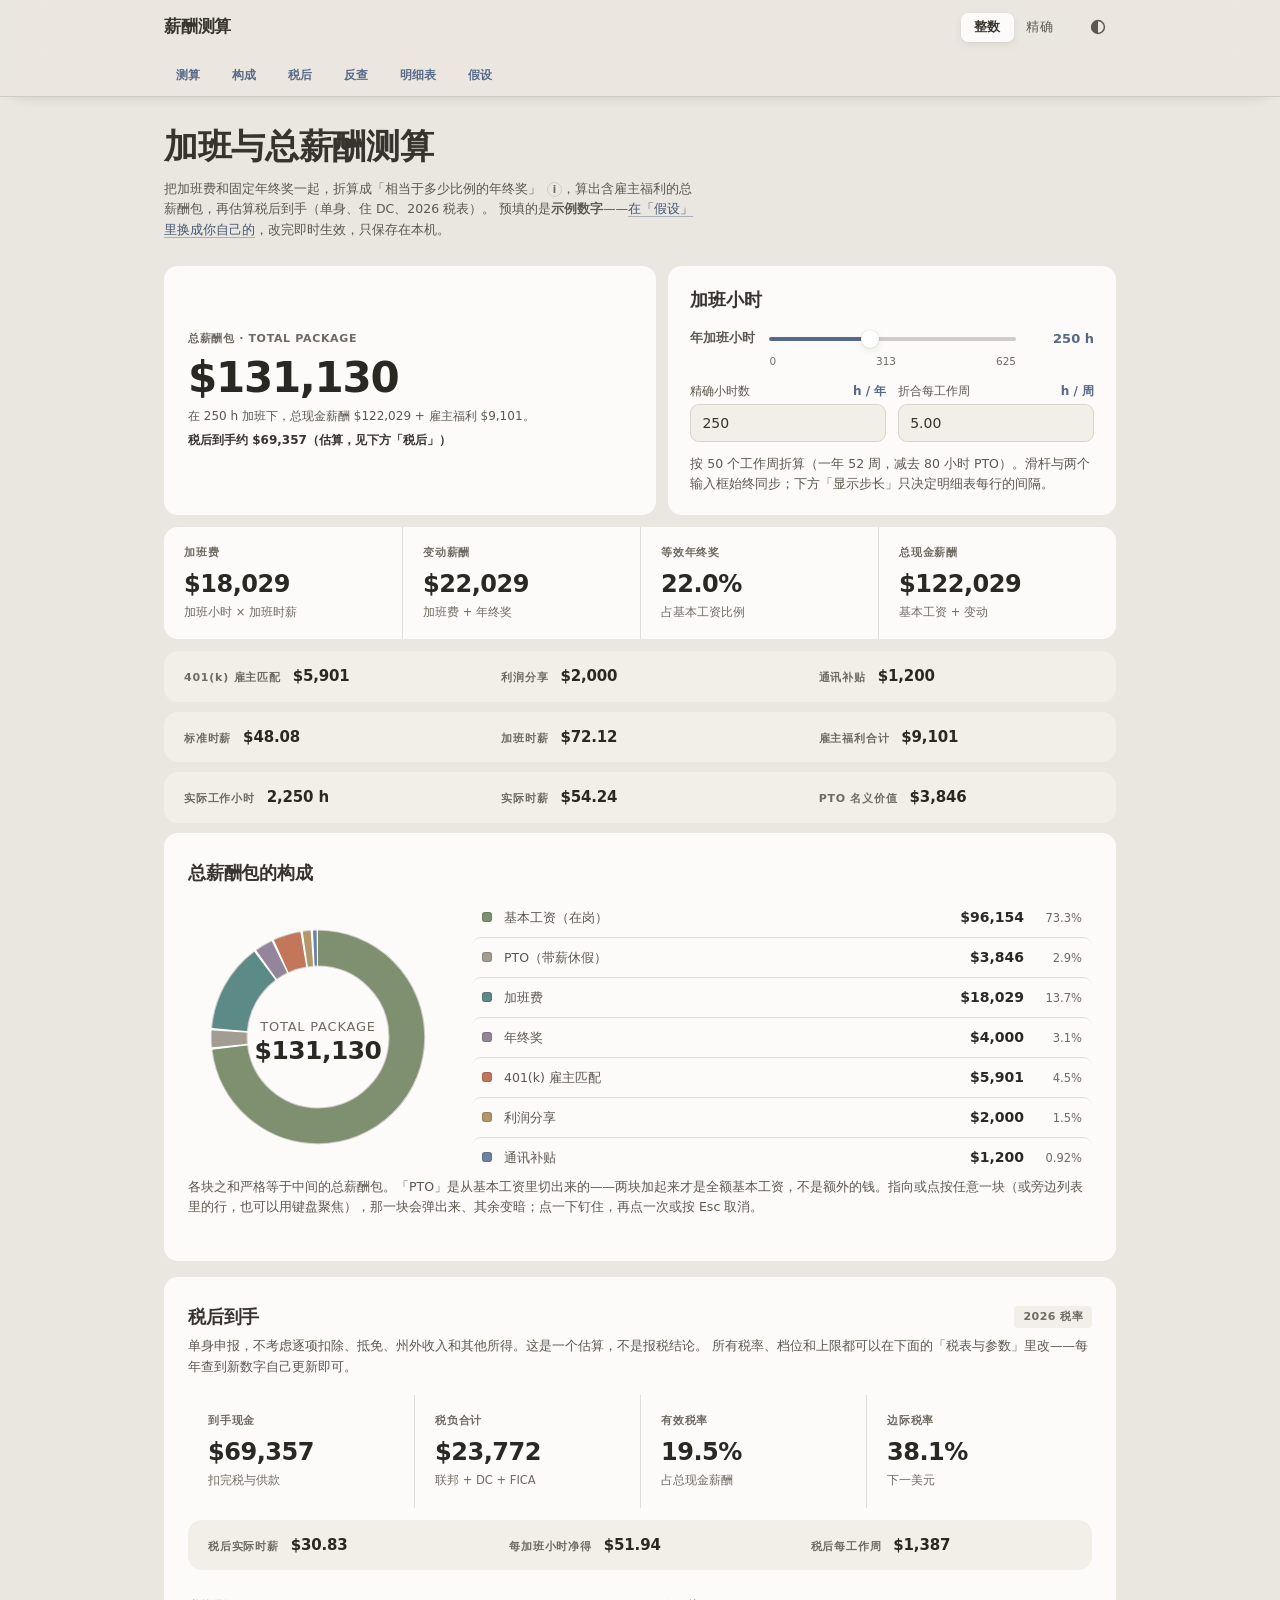
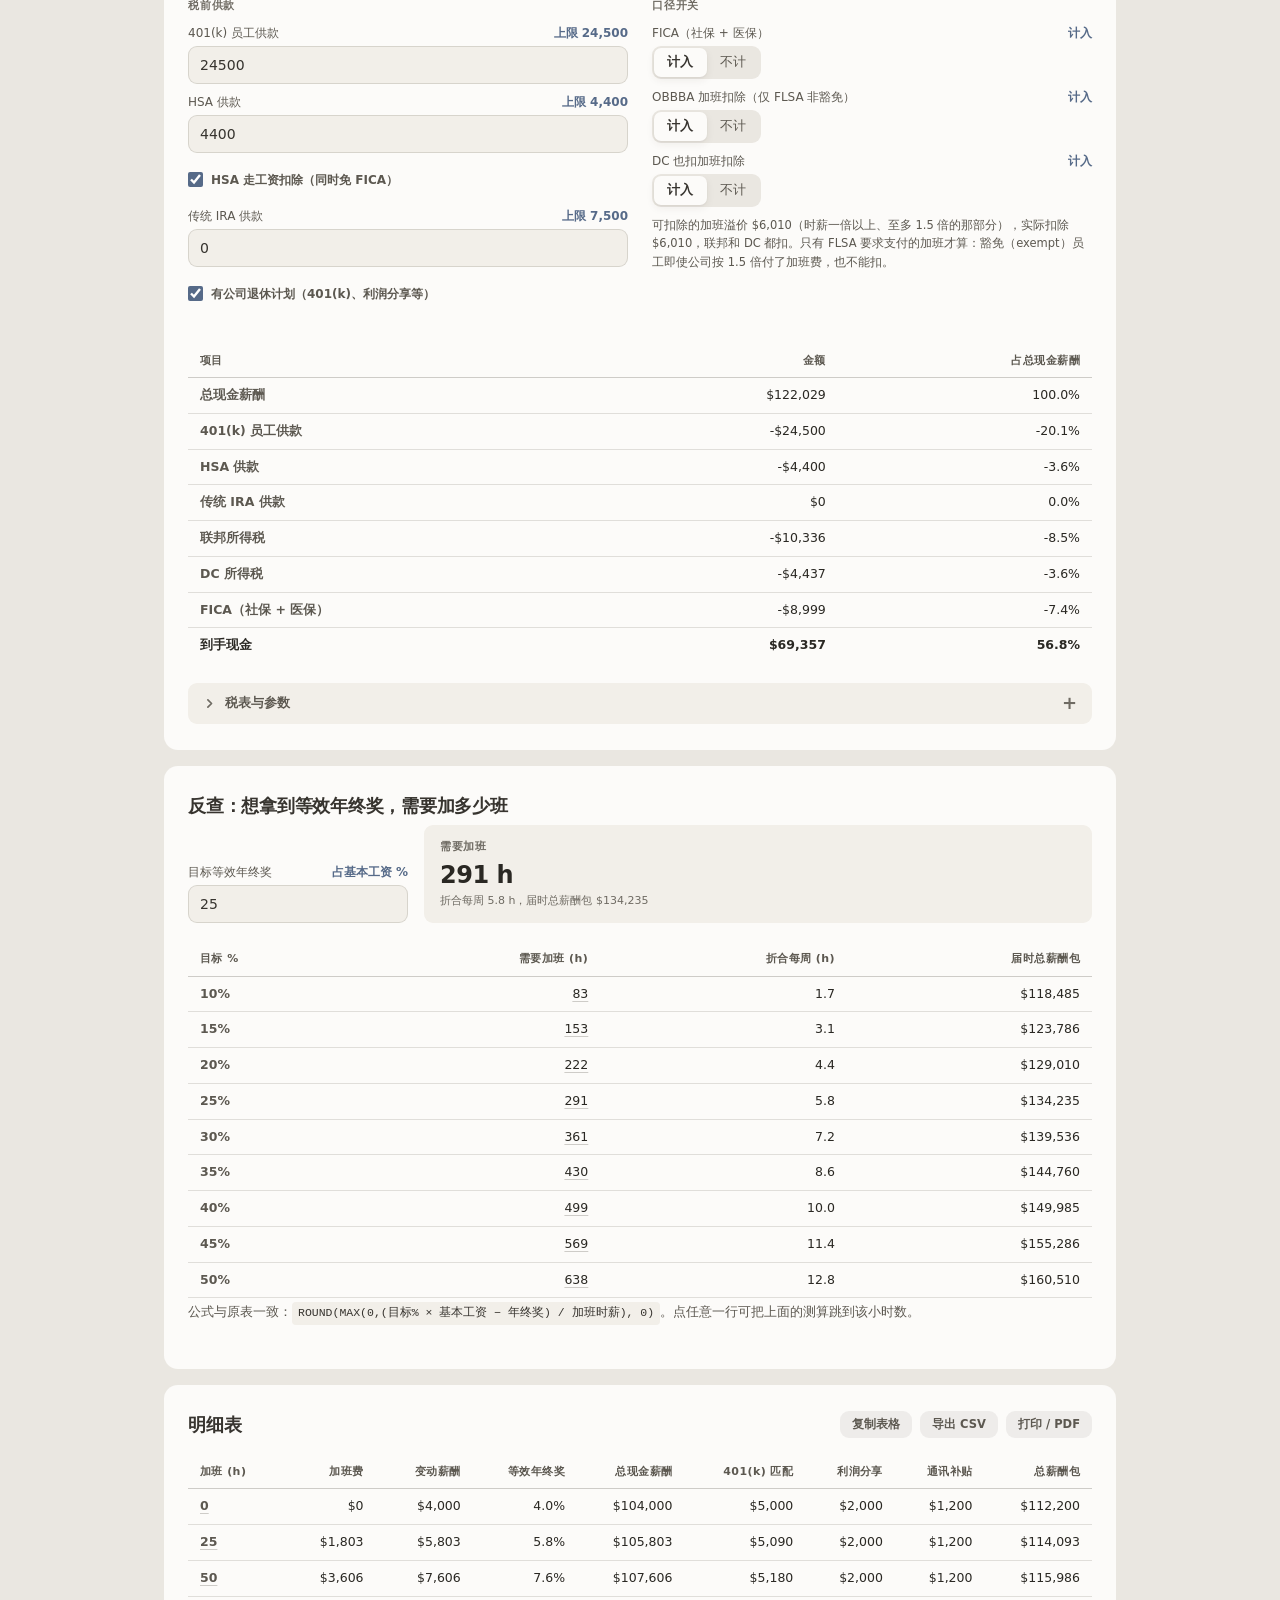
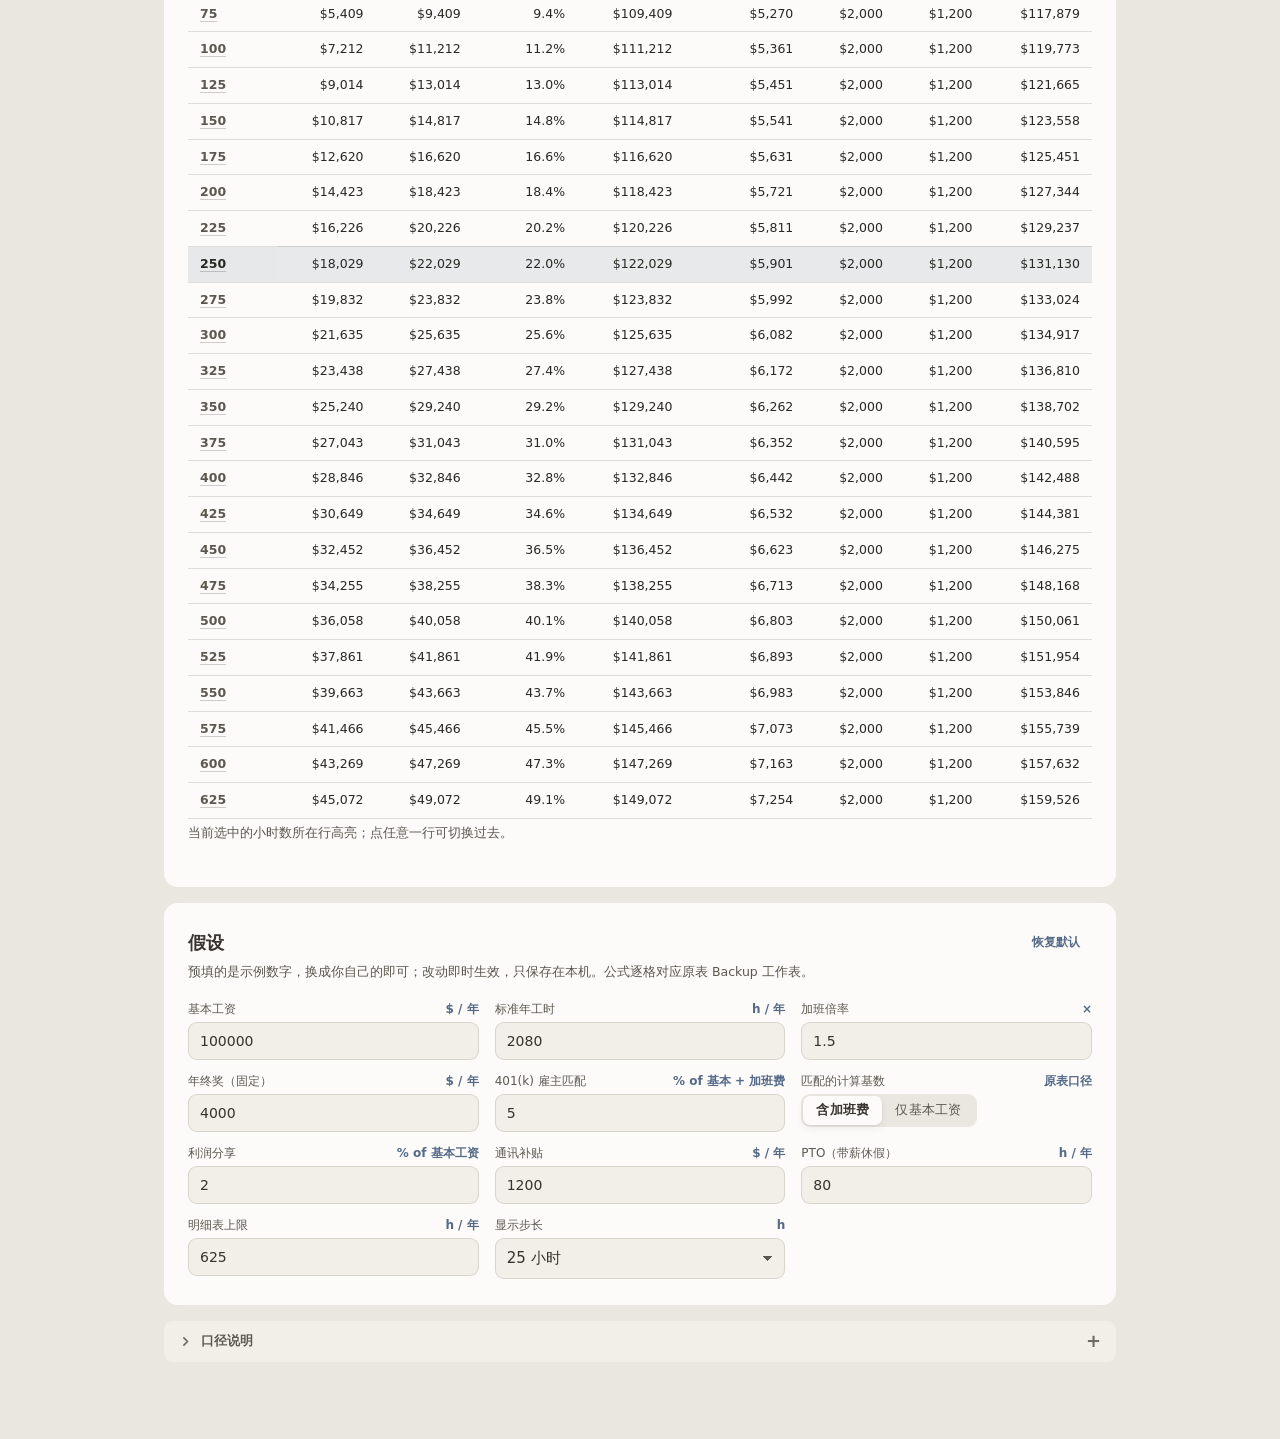
==== commit 04904fc9: "Fix tax rules, persistence and UI defects from review; split out the model Tax (web/model.js, now a " ====
--- a/index.html
+++ b/index.html
@@ -10,6 +10,7 @@
 <meta charset="utf-8">
 <meta name="viewport" content="width=device-width, initial-scale=1">
 <title>加班与总薪酬测算</title>
+<meta name="description" content="加班费、年终奖与雇主福利折算成总薪酬包，再估算税后到手（单身、DC、2026 税表）。预填的是示例数字，改成你自己的即可，数据只存在本机。">
 
 <!-- Theme BEFORE the stylesheets, inline and blocking. A deferred theme decision paints
      one full frame of the wrong theme on every launch. -->
@@ -83,8 +84,14 @@
 
   /* ---- ink: warm grays, never neutral #333/#666/#999 on a warm ground ---- */
   --label:#37342F;
-  --label-2:#767168;
-  --label-3:#ABA69C;
+  /* LOCAL RE-VALUATION (values only — see README). As shipped, --label-2 was
+     3.9:1 on the page ground and --label-3 2.1-2.3:1 on cards and wells, and this
+     app sets most of its small print (11-12.5px labels, notes, ticks) in them.
+     Both now clear WCAG AA 4.5:1 on every surface they sit on here: --label-2
+     5.7:1+ on the ground, --label-3 4.6:1+ on a well and 5.1:1 on a card. The
+     tertiary tier is still lighter than the secondary, by less. */
+  --label-2:#5C5850;
+  --label-3:#6F6B63;
   --ink-number:#2A2823;    /* near-ink, reserved for the celebrated number in a hero/metric */
 
   /* ---- lines ---- */
@@ -93,9 +100,12 @@
                                              thing: control tracks, tick marks, inactive dots */
 
   /* ---- state: muted, but never so muted that warn blurs into bad ---- */
-  --good:#6F8A5F;   /* sage — slightly deeper than its dark counterpart, for legibility on white */
-  --warn:#BD985C;   /* ochre */
-  --bad:#AF746A;    /* terracotta */
+  /* LOCAL RE-VALUATION, same hues one step deeper: white toast text on the
+     shipped sage/terracotta was 3.8:1, and ochre as TEXT (the 与原表口径不同 state,
+     warnings) was 2.6:1 on a card. Now 4.6:1+ and 5.4:1. */
+  --good:#647C56;   /* sage — slightly deeper than its dark counterpart, for legibility on white */
+  --warn:#806334;   /* ochre */
+  --bad:#9C675E;    /* terracotta */
 
   /* ---- accents: CATEGORICAL, for data dimensions / scenes. Not state. ----
      Kept off the red/orange axis on purpose so an accent can never be misread as
@@ -111,7 +121,7 @@
      muted coral and slate blue. Re-apply this block if the kit is ever updated. */
   --accent-1:#5C8A87;   /* dusty aqua */
   --accent-2:#C2765A;   /* muted coral — deliberately redder than --warn's ochre
-                           (#BD985C) so a data slice cannot be read as a warning */
+                           (light --warn) so a data slice cannot be read as a warning */
   --accent-3:#6C82A4;   /* slate blue */
 
   /* ---- radius ----
@@ -202,8 +212,9 @@
   --bg-base:#1D1B19; --bg-inset:#242220; --bg-elevated:#2B2925;
 
   --label:#EDE9E1; --label-2:#ACA79D;
-  --label-3:#8A857B;                       /* lifted off a literal remap: 11px metadata in the
-                                              tertiary color must stay readable on charcoal */
+  --label-3:#969187;                       /* lifted off a literal remap: 11px metadata in the
+                                              tertiary color must stay readable on charcoal.
+                                              LOCAL: was #8A857B, 3.96:1 on a card; now 4.6:1 */
   --ink-number:#F5F1E9;
 
   --separator:rgba(240,236,228,.15);
@@ -1496,6 +1507,27 @@
 .topbar-tools{display:flex;align-items:center;gap:var(--space-3);margin-left:auto}
 
 .lede{max-width:68ch;margin:14px 0 26px}
+/* --tint-strong, not --tint: --tint is 4.46:1 on the page ground, a hair under
+   AA for 12.5px text. */
+.lede-jump{color:var(--tint-strong);text-decoration:underline;text-decoration-color:color-mix(in srgb, var(--tint) 45%, transparent);
+  text-underline-offset:3px}
+
+/* ---- top bar live readout ----
+   The compact slot shows the two answers instead of re-printing the page title
+   (renderTopbarLive). The labels are quieter than the figures. */
+.topbar-title .tl-lab,.topbar-title .tl-lab2{color:var(--label-2);font-weight:500}
+.topbar-title .tl-sep{color:var(--label-3)}
+/* When space runs out the TOTAL gives way (ellipsis) and the take-home figure
+   stays whole — a truncated "到手 $69,3…" is worse than no figure. */
+.topbar.title-shown .topbar-title{display:flex;min-width:0}
+.topbar-title .tl-total{min-width:0;overflow:hidden;text-overflow:ellipsis}
+.topbar-title .tl-take{flex:0 0 auto}
+
+/* Headings for structure, the kit's panel/sub-label typography for looks. The
+   kit's reset already zeroes their margins; tabindex=-1 is set only so the
+   quick-jump bar can move focus there, which is not a place to draw a ring. */
+h2.panel-title,h3.tax-sub{font-family:var(--font-text)}
+h2.panel-title[tabindex="-1"]:focus,section[tabindex="-1"]:focus{outline:none}
 
 /* ---- hero row ----
    One hero per screen: the celebrated figure takes the wide column across the
@@ -1505,6 +1537,8 @@
   align-items:stretch;margin-bottom:var(--space-3);min-width:0}
 .hero-grid > .stat{display:flex;flex-direction:column;justify-content:center;padding:26px 24px}
 .hero-grid > .stat .big{margin-top:2px}
+.hero-grid > .stat .hero-take{margin-top:6px;color:var(--label);font-weight:600}
+.hero-grid > .stat .hero-take:empty{display:none}
 .hero-grid > .panel{margin-bottom:0;padding:20px 22px;min-width:0}
 
 .dial .panel-head{margin-bottom:2px}
@@ -1526,8 +1560,10 @@
 /* ---- third metric tier ----
    .metric-strip > * is the kit's cell; the VALUE inside it is mine to size, and
    it must land a full class below the band's 24px or the two tiers read as one.
-   (design.md §7: "由你的 markup 给，再小一档".) */
-.metric-strip > * {justify-content:space-between}
+   (design.md §7: "由你的 markup 给，再小一档".) The cell keeps the kit's own
+   label-then-value spacing: pushing the value to the far edge of its cell put it
+   closer to the NEXT cell's label than to its own, which pairs figures with the
+   wrong words. */
 .s-lab{font-family:var(--font-text);font-size:11px;font-weight:600;letter-spacing:.07em;
   text-transform:uppercase;color:var(--label-3);min-width:0}
 
@@ -1587,8 +1623,51 @@
 .mix-pct{font-family:var(--font-num);font-size:11.5px;color:var(--label-3);
   white-space:nowrap;min-width:46px;text-align:right}
 
-/* "与原表不同" is a state, so it gets the one colour a state may have. */
+/* "与原表口径不同" is a state, so it gets the one colour a state may have. */
 .off-book{color:var(--warn)!important}
+.tax-warn{color:var(--warn)}
+
+/* A label for a control that is not a form field (a segmented group, labelled
+   through aria-labelledby). A <label> there labels nothing; this is the kit's
+   .field > label look without the element. */
+.field > .field-label{display:flex;justify-content:space-between;align-items:baseline;gap:var(--space-2);
+  font-size:12px;color:var(--label-2);margin-bottom:4px}
+
+/* The selected segment already has the thumb; weight is the second, non-colour
+   cue the kit's comment promises. */
+.segmented button:not([aria-pressed="true"]){font-weight:500}
+
+/* The kit removes the range input's outline and gives it nothing back, so a
+   keyboard user had no idea the slider had focus. The ring goes on the knob. */
+.dial input[type=range]:focus-visible::-webkit-slider-thumb{
+  box-shadow:0 0 0 2px var(--bg-elevated),0 0 0 4px var(--tint),var(--shadow-1)}
+
+/* A disabled field has to look disabled: #hWeek goes dead when there are no
+   working weeks, and at full strength it read as a broken input. */
+.field input:disabled{opacity:.5;cursor:not-allowed}
+.field input::placeholder,.bracket-table input::placeholder{color:var(--label-3);opacity:1}
+
+/* The closed select. With the native appearance WebKit ignores the kit's
+   min-height and padding and draws a 23px popup button beside 38px fields;
+   select-menu.js already replaces the popup, so nothing is lost by dropping it.
+   The chevron is two gradients so its colour stays a token. */
+.field select{-webkit-appearance:none;appearance:none}
+/* Longhands, repeated under every selector the kit uses to reset the select's
+   `background` SHORTHAND (dark theme, focus) — each of those wiped the image,
+   and with the native arrow gone nothing then said "dropdown". */
+.field select,.field select:focus,
+:root[data-theme="dark"] .field select,:root[data-theme="dark"] .field select:focus{
+  background-image:linear-gradient(45deg,transparent 50%,var(--label-2) 50%),
+                   linear-gradient(135deg,var(--label-2) 50%,transparent 50%);
+  background-position:calc(100% - 16px) 50%,calc(100% - 11px) 50%;
+  background-size:5px 5px,5px 5px;background-repeat:no-repeat}
+
+/* Escape (or Enter/Space on the dot) closes the popover without moving focus.
+   Same specificity as the kit's :hover/:focus reveal, and later, so it wins. */
+.pop-anchor.pop-dismissed .popover{opacity:0;visibility:hidden}
+
+/* 撤销 appears next to its reset button for 10 s (offerUndo). */
+#resetUndo,#taxUndo{color:var(--tint-strong)}
 /* Before the first render this <svg> has no children: an empty box with height
    reads as a broken card. The moment anything is appended it reveals itself —
    no flag to keep in sync. */
@@ -1612,6 +1691,17 @@
    and its buttons must not shrink or wrap. */
 .subbar-inner.h-scroll{gap:var(--space-2)}
 .subbar-inner.h-scroll > .btn-ghost{flex:0 0 auto;white-space:nowrap}
+
+/* ---- the schedule on a phone ----
+   It stays a TABLE and scrolls sideways, with the hour column pinned, instead
+   of becoming 26 stacked cards: stacked, it was 7,240px of phone and pushed the
+   assumptions 14,000px down the page. The waterfall and the reverse table fit
+   at 360px and wider; at 320 in 精确 mode they scroll a few px inside their own
+   box. The pinned cell needs an opaque fill, including the current row's tint
+   mixed onto it. */
+.table.sched th:first-child,.table.sched td:first-child{position:sticky;left:0;z-index:1;background:var(--bg-elevated)}
+.table.sched tbody tr:hover td:first-child{background:var(--bg-inset)}
+.table.sched tbody tr.is-current td:first-child{background:color-mix(in srgb, var(--tint) 13%, var(--bg-elevated))}
 
 /* ---- tables ----
    The row that the whole page is currently reporting on. One tint wash, no
@@ -1699,6 +1789,25 @@
   .assume-grid .segmented button{flex:1;min-width:0;white-space:normal}
   .dial-fields{grid-template-columns:minmax(0,1fr)}
   .topbar-tools{gap:var(--space-2)}
+  /* One row, always. The live readout takes the brand's place instead of
+     wrapping the bar to two lines — a wrap made the whole page jump ~20px the
+     moment it appeared. */
+  .topbar-inner{flex-wrap:nowrap}
+  .topbar.title-shown .topbar-brand{display:none}
+  .topbar.title-shown .topbar-title{max-width:none;flex:1 1 auto;min-width:0;padding-left:0;font-size:13.5px}
+  .topbar-title .tl-lab{display:none}
+  /* The readout takes the squeeze, never the controls: a squeezed 整数/精确
+     wrapped to two lines and grew the bar by 10px. */
+  .topbar-tools{flex:0 0 auto}
+  .topbar-tools .segmented button{white-space:nowrap}
+}
+/* The smallest phones: the four-up tax band and the tables were a few px too
+   wide at 320 in 精确 mode. */
+@media (max-width:360px){
+  /* Room for one figure only: the take-home, whole, rather than both clipped. */
+  .topbar-title .tl-total{display:none}
+  .metric-band .metric .val{font-size:20px}
+  .table th,.table td{padding-left:6px;padding-right:6px}
 }
 
 /* ---- the no-JavaScript banner ----
@@ -1743,6 +1852,9 @@
   .segmented button{padding-top:10px;padding-bottom:10px}
   .table td .hjump{display:inline-block;padding:7px 2px}
   .subbar-inner .btn-ghost{padding-top:9px;padding-bottom:9px}
+  /* The rest of the 44pt pass: measured at 25px tall before. */
+  .head-tools .btn-ghost,[data-addrow],.subbar-inner .btn-ghost,.segmented button{min-height:44px}
+  #themeToggle{min-width:44px;min-height:44px}
 }
 
 /* ---- print ----
@@ -1769,22 +1881,11 @@
   /* A printed hour is not a link. */
   .table td .hjump{text-decoration:none;color:inherit}
 
-  /* UN-STACK. A4 minus margins lays out at roughly 700 CSS px, which is inside
-     the kit's 820px card-collapse breakpoint — so without this the 26-row
-     schedule prints as 26 stacked cards and the exhibit runs to a dozen pages of
-     something that is not a table. Every property the stack block sets has to be
-     put back, including the ::before labels it grows from data-label. */
-  .table.stack{display:table;width:100%;border-collapse:collapse;font-size:10.5px}
-  .table.stack tbody{display:table-row-group;width:auto}
-  .table.stack thead{display:table-header-group;position:static;width:auto;height:auto;
-    overflow:visible;clip-path:none}
-  .table.stack tr{display:table-row;grid-template-columns:none;gap:0;
-    margin:0;padding:0;border:0;border-radius:0;background:none}
-  .table.stack td{display:table-cell;padding:5px 7px;border:0;
-    border-bottom:1px solid var(--separator);text-align:right;gap:0}
-  .table.stack td:first-child{text-align:left}
-  .table.stack td:last-child{grid-column:auto}
-  .table.stack td::before{content:none;display:none}
+  /* Paper tables: denser type, and no pinned column (sticky means nothing on
+     a page). */
+  .table{font-size:10.5px}
+  .table td{padding:5px 7px}
+  .table.sched th:first-child,.table.sched td:first-child{position:static;background:none}
   .table-scroll{overflow:visible}
 
   /* Let a long schedule break across pages instead of being pushed whole onto
@@ -1816,7 +1917,12 @@
 <div class="topbar">
   <div class="topbar-inner">
     <div class="topbar-brand">薪酬测算</div>
-    <div class="topbar-title" id="topbarTitle" aria-hidden="true"></div>
+    <!-- The kit echoes the page title into the hidden span, which is what drives
+         .title-shown; the visible compact slot carries live figures instead
+         (renderTopbarLive), so an answer stays on screen while you edit the
+         assumptions a long way down the page. -->
+    <span id="topbarEcho" hidden></span>
+    <div class="topbar-title tnum" id="topbarTitle" aria-hidden="true"></div>
     <div class="topbar-tools">
       <div class="segmented" id="precToggle" role="group" aria-label="数值精度">
         <button type="button" data-prec="0" aria-pressed="true">整数</button>
@@ -1848,8 +1954,8 @@
 
   <h1 class="page-title">加班与总薪酬测算</h1>
   <p class="panel-note lede">
-    把加班费和固定年终奖一起，折算成「相当于多少比例的年终奖」<span class="pop-anchor" tabindex="0">i<span class="popover">（加班费 + 固定年终奖）÷ 基本工资。它把两笔钱当成一笔按基本工资计算的传统年终奖来看，方便和「涨 X% 年终奖」这类说法直接比较。</span></span>，并算出含雇主福利的总薪酬包。
-    所有假设都可以在下方修改，改完即时生效，并保存在本机。
+    把加班费和固定年终奖一起，折算成「相当于多少比例的年终奖」<span class="pop-anchor" tabindex="0" role="button" aria-label="等效年终奖的定义" aria-describedby="popEq">i<span class="popover" id="popEq" role="tooltip">（加班费 + 固定年终奖）÷ 基本工资。它把两笔钱当成一笔按基本工资计算的传统年终奖来看，方便和「涨 X% 年终奖」这类说法直接比较。</span></span>，算出含雇主福利的总薪酬包，再估算税后到手（单身、住 DC、2026 税表）。
+    预填的是<strong>示例数字</strong>——<a href="#secAssume" class="lede-jump">在「假设」里换成你自己的</a>，改完即时生效，只保存在本机。
   </p>
 
   <!-- ============ 一档 hero + 控制盘 ============ -->
@@ -1858,10 +1964,13 @@
       <div class="lab">总薪酬包 · TOTAL PACKAGE</div>
       <div class="big tnum" id="heroVal">—</div>
       <div class="sub" id="heroSub">—</div>
+      <!-- Its own line, not a clause of the one above: that sentence is an
+           identity (cash + benefits = the total) and its figures must add up. -->
+      <div class="sub hero-take" id="heroTake"></div>
     </div>
 
     <div class="panel dial">
-      <div class="panel-head"><div class="panel-title">加班小时</div></div>
+      <div class="panel-head"><h2 class="panel-title">加班小时</h2></div>
 
       <div class="slider-row">
         <span class="sl-lab">年加班小时</span>
@@ -1878,7 +1987,7 @@
         </div>
         <div class="field">
           <label for="hWeek"><span>折合每工作周</span><span class="val" id="hWeekUnit">h / 周</span></label>
-          <input id="hWeek" type="number" min="0" step="0.01" value="4.81" inputmode="decimal">
+          <input id="hWeek" type="number" min="0" step="0.01" value="4.81" inputmode="decimal" placeholder="—">
         </div>
       </div>
       <p class="panel-note dial-note" id="dialNote">—</p>
@@ -1887,7 +1996,7 @@
 
   <!-- ============ 二档 指标带 ============ -->
   <div class="metric-band" id="band">
-    <div class="metric"><div class="lab">加班费</div><div class="val tnum" id="mOtPay">—</div><div class="note">OT pay</div></div>
+    <div class="metric"><div class="lab">加班费</div><div class="val tnum" id="mOtPay">—</div><div class="note">加班小时 × 加班时薪</div></div>
     <div class="metric"><div class="lab">变动薪酬</div><div class="val tnum" id="mVar">—</div><div class="note">加班费 + 年终奖</div></div>
     <div class="metric"><div class="lab">等效年终奖</div><div class="val tnum" id="mEq">—</div><div class="note">占基本工资比例</div></div>
     <div class="metric"><div class="lab">总现金薪酬</div><div class="val tnum" id="mCash">—</div><div class="note">基本工资 + 变动</div></div>
@@ -1917,7 +2026,7 @@
 
   <!-- ============ 构成 ============ -->
   <section class="panel" id="secMix" aria-label="总薪酬包构成">
-    <div class="panel-head"><div class="panel-title">总薪酬包的构成</div></div>
+    <div class="panel-head"><h2 class="panel-title">总薪酬包的构成</h2></div>
     <div class="mix">
       <!-- A donut, not a pie: the hole is where the total goes, which is the one
            number the whole chart exists to explain. -->
@@ -1927,7 +2036,7 @@
       </div>
       <ul class="mix-legend tnum" id="mixLegend"></ul>
     </div>
-    <p class="panel-note" id="mixDesc">各块之和严格等于中间的总薪酬包。「PTO」是从基本工资里切出来的——两块加起来才是全额基本工资，不是额外的钱。指向任意一块（或用键盘聚焦右边的行），那一块会弹出来、其余变暗；点一下钉住，Esc 取消。</p>
+    <p class="panel-note" id="mixDesc">各块之和严格等于中间的总薪酬包。「PTO」是从基本工资里切出来的——两块加起来才是全额基本工资，不是额外的钱。指向或点按任意一块（或旁边列表里的行，也可以用键盘聚焦），那一块会弹出来、其余变暗；点一下钉住，再点一次或按 Esc 取消。</p>
   </section>
 
   <!-- ============ 税后 ============ -->
@@ -1935,7 +2044,7 @@
        pre-tax model stays exactly what the workbook says. -->
   <section class="panel" id="secTax" aria-label="税后到手">
     <div class="panel-head">
-      <div class="panel-title">税后到手</div>
+      <h2 class="panel-title">税后到手</h2>
       <div class="head-tools"><span class="tax-year" id="taxYearTag">2026 税率</span></div>
     </div>
     <p class="panel-note">
@@ -1960,7 +2069,7 @@
 
     <div class="tax-grid">
       <div class="tax-col">
-        <div class="tax-sub">税前供款</div>
+        <h3 class="tax-sub">税前供款</h3>
         <div class="field">
           <label for="c401k"><span>401(k) 员工供款</span><span class="val" id="c401kCap">上限 24,500</span></label>
           <input id="c401k" type="number" min="0" step="500" inputmode="decimal">
@@ -1977,21 +2086,33 @@
           <label for="cIra"><span>传统 IRA 供款</span><span class="val" id="cIraCap">上限 7,500</span></label>
           <input id="cIra" type="number" min="0" step="500" inputmode="decimal">
         </div>
+        <div class="field check">
+          <input id="cIraCovered" type="checkbox">
+          <label for="cIraCovered">有公司退休计划（401(k)、利润分享等）</label>
+        </div>
         <p class="panel-note tax-hint" id="iraHint" hidden></p>
+        <p class="panel-note tax-hint tax-warn" id="contribHint" hidden></p>
       </div>
 
       <div class="tax-col">
-        <div class="tax-sub">口径开关</div>
+        <h3 class="tax-sub">口径开关</h3>
         <div class="field">
-          <label><span>FICA（社保 + 医保）</span><span class="val" id="ficaNote">计入</span></label>
-          <div class="segmented" id="ficaToggle" role="group" aria-label="是否计算 FICA">
+          <span class="field-label"><span id="ficaLab">FICA（社保 + 医保）</span><span class="val" id="ficaNote">计入</span></span>
+          <div class="segmented" id="ficaToggle" role="group" aria-labelledby="ficaLab">
             <button type="button" data-on="1" aria-pressed="true">计入</button>
             <button type="button" data-on="0" aria-pressed="false">不计</button>
           </div>
         </div>
         <div class="field">
-          <label><span>OBBBA 加班免税</span><span class="val" id="otDedNote">计入</span></label>
-          <div class="segmented" id="otDedToggle" role="group" aria-label="是否计算 OBBBA 加班扣除">
+          <span class="field-label"><span id="otDedLab">OBBBA 加班扣除（仅 FLSA 非豁免）</span><span class="val" id="otDedNote">计入</span></span>
+          <div class="segmented" id="otDedToggle" role="group" aria-labelledby="otDedLab">
+            <button type="button" data-on="1" aria-pressed="true">计入</button>
+            <button type="button" data-on="0" aria-pressed="false">不计</button>
+          </div>
+        </div>
+        <div class="field">
+          <span class="field-label"><span id="dcOtDedLab">DC 也扣加班扣除</span><span class="val" id="dcOtDedNote">计入</span></span>
+          <div class="segmented" id="dcOtDedToggle" role="group" aria-labelledby="dcOtDedLab">
             <button type="button" data-on="1" aria-pressed="true">计入</button>
             <button type="button" data-on="0" aria-pressed="false">不计</button>
           </div>
@@ -2001,7 +2122,7 @@
     </div>
 
     <div class="table-scroll">
-      <table class="table stack" id="waterfall">
+      <table class="table" id="waterfall">
         <thead><tr><th>项目</th><th>金额</th><th>占总现金薪酬</th></tr></thead>
         <tbody></tbody>
       </table>
@@ -2012,13 +2133,14 @@
       <div class="disclosure-body">
         <p class="panel-note">
           预填的是 2026 年的数字（联邦档位与标准扣除来自 IRS Rev. Proc. 2025-32；
-          DC 档位自 2022 年起未变；社保工资上限来自 SSA；供款上限来自 IRS）。
-          每年新数字出来之后，直接在这里改。
+          DC 档位自 2022 年起未变，标准扣除取自 OTR 2026 年 D-40ES；社保工资上限来自 SSA；
+          供款上限与 IRA 退坡区间来自 IRS）。每年新数字出来之后，直接在这里改；
+          页面更新了默认税表时，会自动换成新的一年，你的供款和开关保留。
         </p>
 
         <div class="tax-grid">
           <div class="tax-col">
-            <div class="tax-sub">联邦 <span class="tax-sub-note">taxable = AGI − 标准扣除 − 加班扣除</span></div>
+            <h3 class="tax-sub">联邦 <span class="tax-sub-note">taxable = AGI − 标准扣除 − 加班扣除</span></h3>
             <div class="field">
               <label for="fedStd"><span>联邦标准扣除</span><span class="val">$</span></label>
               <input id="fedStd" type="number" min="0" step="100" inputmode="decimal">
@@ -2027,11 +2149,12 @@
               <thead><tr><th>该档上限 ($)</th><th>税率 (%)</th><th><span class="sr-only">操作</span></th></tr></thead>
               <tbody></tbody>
             </table>
+            <p class="panel-note tax-hint tax-warn" id="fedBrHint" hidden></p>
             <button class="btn-ghost sm quiet" type="button" data-addrow="fed">加一档</button>
           </div>
 
           <div class="tax-col">
-            <div class="tax-sub">DC <span class="tax-sub-note">taxable = AGI − DC 标准扣除</span></div>
+            <h3 class="tax-sub">DC <span class="tax-sub-note" id="dcSubNote">taxable = AGI − DC 标准扣除</span></h3>
             <div class="field">
               <label for="dcStd"><span>DC 标准扣除</span><span class="val">$</span></label>
               <input id="dcStd" type="number" min="0" step="100" inputmode="decimal">
@@ -2040,11 +2163,12 @@
               <thead><tr><th>该档上限 ($)</th><th>税率 (%)</th><th><span class="sr-only">操作</span></th></tr></thead>
               <tbody></tbody>
             </table>
+            <p class="panel-note tax-hint tax-warn" id="dcBrHint" hidden></p>
             <button class="btn-ghost sm quiet" type="button" data-addrow="dc">加一档</button>
           </div>
         </div>
 
-        <div class="tax-sub">FICA 与 OBBBA</div>
+        <h3 class="tax-sub">FICA 与 OBBBA</h3>
         <div class="assume-grid">
           <div class="field">
             <label for="ssRate"><span>社保税率</span><span class="val">%</span></label>
@@ -2087,13 +2211,22 @@
             <input id="iraLimit" type="number" min="0" step="500" inputmode="decimal">
           </div>
           <div class="field">
+            <label for="iraPhaseLo"><span>IRA 抵扣退坡起点</span><span class="val">MAGI $</span></label>
+            <input id="iraPhaseLo" type="number" min="0" step="1000" inputmode="decimal">
+          </div>
+          <div class="field">
+            <label for="iraPhaseHi"><span>IRA 抵扣退坡终点</span><span class="val">MAGI $</span></label>
+            <input id="iraPhaseHi" type="number" min="0" step="1000" inputmode="decimal">
+          </div>
+          <div class="field">
             <label for="taxYear"><span>税表年度</span><span class="val">年</span></label>
             <input id="taxYear" type="number" min="2000" step="1" inputmode="numeric">
           </div>
         </div>
 
         <div class="head-tools tax-reset">
-          <button class="btn-ghost sm quiet" type="button" id="taxResetBtn">恢复 2026 默认税表</button>
+          <button class="btn-ghost sm quiet" type="button" id="taxResetBtn">恢复默认税表</button>
+          <button class="btn-ghost sm" type="button" id="taxUndo" hidden>撤销</button>
         </div>
       </div>
     </details>
@@ -2101,11 +2234,11 @@
 
   <!-- ============ 反查 ============ -->
   <section class="panel" id="secReverse" aria-label="反查">
-    <div class="panel-head"><div class="panel-title">反查：想拿到等效年终奖，需要加多少班</div></div>
+    <div class="panel-head"><h2 class="panel-title">反查：想拿到等效年终奖，需要加多少班</h2></div>
 
     <div class="rev-row">
       <div class="field">
-        <label for="revPct"><span>目标等效年终奖</span><span class="val">% of base</span></label>
+        <label for="revPct"><span>目标等效年终奖</span><span class="val">占基本工资 %</span></label>
         <input id="revPct" type="number" min="0" step="0.5" value="25" inputmode="decimal">
       </div>
       <div class="readout rev-out">
@@ -2116,7 +2249,7 @@
     </div>
 
     <div class="table-scroll">
-      <table class="table stack" id="revTable">
+      <table class="table" id="revTable">
         <thead><tr><th>目标 %</th><th class="nocase">需要加班 (h)</th><th class="nocase">折合每周 (h)</th><th>届时总薪酬包</th></tr></thead>
         <tbody></tbody>
       </table>
@@ -2127,7 +2260,7 @@
   <!-- ============ 明细表 ============ -->
   <section class="panel" id="secTable" aria-label="明细表">
     <div class="panel-head">
-      <div class="panel-title">明细表</div>
+      <h2 class="panel-title">明细表</h2>
       <div class="head-tools">
         <button class="btn-ghost sm" type="button" id="copyBtn">复制表格</button>
         <button class="btn-ghost sm" type="button" id="csvBtn">导出 CSV</button>
@@ -2135,7 +2268,7 @@
       </div>
     </div>
     <div class="table-scroll">
-      <table class="table stack" id="schedTable">
+      <table class="table sched" id="schedTable">
         <thead><tr>
           <th class="nocase">加班 (h)</th><th>加班费</th><th>变动薪酬</th><th>等效年终奖</th>
           <th>总现金薪酬</th><th class="nocase">401(k) 匹配</th><th>利润分享</th><th>通讯补贴</th><th>总薪酬包</th>
@@ -2149,12 +2282,13 @@
   <!-- ============ 假设 ============ -->
   <section class="panel" id="secAssume" aria-label="假设">
     <div class="panel-head">
-      <div class="panel-title">假设</div>
+      <h2 class="panel-title">假设</h2>
       <div class="head-tools">
         <button class="btn-ghost sm quiet" type="button" id="resetBtn">恢复默认</button>
+        <button class="btn-ghost sm" type="button" id="resetUndo" hidden>撤销</button>
       </div>
     </div>
-    <p class="panel-note">全部来自原表 Backup 工作表的「可编辑假设」。改动即时生效并保存在本机。</p>
+    <p class="panel-note">预填的是示例数字，换成你自己的即可；改动即时生效，只保存在本机。公式逐格对应原表 Backup 工作表。</p>
 
     <div class="assume-grid">
       <div class="field">
@@ -2182,11 +2316,11 @@
            setting rather than an assumption baked into the formula. The workbook
            includes OT (F22 = $B$9*($B$5+B22)); that stays the default. -->
       <div class="field">
-        <label><span>匹配的计算基数</span><span class="val" id="matchBaseNote">跟随原表</span></label>
+        <span class="field-label"><span id="matchBaseLab">匹配的计算基数</span><span class="val" id="matchBaseNote">原表口径</span></span>
         <!-- Short labels on purpose: the field label above already says what is
              being chosen, and at three columns a longer pair forces this field to
              span two, which leaves a hole in the grid. -->
-        <div class="segmented" id="matchBaseToggle" role="group" aria-label="401(k) 匹配的计算基数">
+        <div class="segmented" id="matchBaseToggle" role="group" aria-labelledby="matchBaseLab">
           <button type="button" data-mot="1" aria-pressed="true">含加班费</button>
           <button type="button" data-mot="0" aria-pressed="false">仅基本工资</button>
         </div>
@@ -2228,14 +2362,18 @@
       <p class="panel-note">401(k) 匹配的计算基数可切换。原表按「基本工资 + 加班费」计算；如果你的计划文件把加班费排除在 eligible compensation 之外，切到「仅基本工资」，匹配额就不再随加班增长。切成后者时结果会与原表不一致，页面上会标出来。</p>
       <p class="panel-note">这只是现金薪酬与雇主福利的比较。加班需要额外付出工时，这一点和传统年终奖不同。利润分享按当年经济价值计入，即使次年 3、4 月才发放。</p>
       <p class="panel-note"><strong>关于 PTO</strong>：带薪休假不改变任何一个金额——它本来就含在基本工资里，所以基本工资、加班费、总薪酬包、401(k) 匹配和全部税额，加不加 PTO 都一样。加班时薪仍然按 <span class="code-inline">基本工资 ÷ 标准年工时</span> 算（这是薪资口径：除数是「工资覆盖的小时数」，PTO 不缩小它；除以 1,920 会把加班时薪算高）。PTO 真正改变的是两件事：<strong>实际每工作一小时值多少</strong>（总现金 ÷ 扣掉 PTO、加上加班的实际工时），以及<strong>加班要挤进多少周</strong>——四周 PTO 意味着只有 48 个工作周，同样 250 小时加班就从每周 4.8 变成 5.2 小时。</p>
-      <p class="panel-note">全部数值口径与 <span class="code-inline">OT_Compensation_Total_Package_Exhibit.xlsx</span> 的 Backup 工作表一致。税后板块是额外加的，原表里没有。</p>
-      <p class="panel-note"><strong>税后板块的口径</strong>：单身申报、只用标准扣除。401(k) 减联邦和 DC 的应税收入但<strong>不减 FICA</strong>；HSA 走工资扣除时连 FICA 一起减，不走工资扣除则只减所得税。OBBBA 加班扣除只作用于<strong>联邦所得税</strong>，只针对加班费里「一倍以上」的那部分溢价，按 MAGI 超过起点每 1,000 美元递减 100 美元（不足 1,000 按 1,000 计），DC 不跟随。传统 IRA 在有公司退休计划且收入较高时通常<strong>不可抵扣</strong>，页面会提示，但不会替你判断。</p>
+      <p class="panel-note">税前部分的公式逐格对应原 Excel 模型的 Backup 工作表（预填数字是示例，不是原表里的数）。税后板块是额外加的，原表里没有。</p>
+      <p class="panel-note"><strong>税后板块的口径</strong>：单身申报、只用标准扣除。401(k) 减联邦和 DC 的应税收入但<strong>不减 FICA</strong>；HSA 走工资扣除时连 FICA 一起减，不走工资扣除则只减所得税。</p>
+      <p class="panel-note"><strong>OBBBA 加班扣除</strong>（2025–2028 税年）：只有 <strong>FLSA 要求支付的加班</strong>才算——豁免（exempt）员工即使公司按 1.5 倍付了加班费，也不能扣，这时把开关切到「不计」。能扣的只是时薪一倍以上、至多 1.5 倍的那部分溢价（倍率更高时多出来的部分不算），上限 12,500；MAGI 超过 150,000 后，<strong>从扣除额里</strong>每满 1,000 美元减 100 美元（不足 1,000 的部分不计）。DC 是否跟随逐年在变、仍有争议：默认按 DC 首席财务官对 2026 年的说明计入，报税前以 OTR 当年的表格为准。</p>
+      <p class="panel-note"><strong>传统 IRA</strong>：有公司退休计划时，抵扣按 MAGI（<strong>不扣 IRA 本身</strong>）退坡，2026 年单身是 81,000–91,000；区间内按比例减少（取整到 10 美元，最少 200），超过终点就不可抵扣。不可抵扣的部分照样从到手里扣掉，只是不减税。</p>
     </div>
   </details>
 
 </main>
 
 <div class="toast hidden" id="toast"></div>
+<!-- Always in the tree, so what it is given is announced (see announce()). -->
+<div class="sr-only" id="srStatus" role="status" aria-live="polite"></div>
 
 <script>
 /* ===== motion.js ===== */
@@ -3254,21 +3392,22 @@
 
 </script>
 <script>
-/* ===== app.js ===== */
+/* ===== model.js ===== */
 /* ============================================================
-   app.js — the compensation model and the page wiring.
-
-   The model is a line-for-line port of the Backup sheet in
-   OT_Compensation_Total_Package_Exhibit.xlsx. Every formula below carries the
-   cell it came from, because that sheet is the spec and this file is the only
-   place the two can drift apart.
+   model.js — the compensation and tax model, and nothing else.
+
+   Pure functions over plain objects: no DOM, no storage, no formatting. The
+   page loads this before app.js (as window.OTModel); node loads the same file
+   with require(), which is what lets tools/model.test.js check every figure on
+   a machine with no browser at all — CI runs it on ubuntu.
+
+   The pre-tax part is a line-for-line port of the Backup sheet in
+   OT_Compensation_Total_Package_Exhibit.xlsx. Every formula carries the cell it
+   came from, because that sheet is the spec and this file is the only place the
+   two can drift apart.
    ============================================================ */
-(function () {
+(function (root) {
   "use strict";
-
-  /* ---------- storage ---------- */
-
-  var STORE = "ot_calc_v1";
 
   /* ILLUSTRATIVE STARTING VALUES — round numbers, not anybody's package.
      The structure and every formula below come from the workbook's Backup sheet
@@ -3277,9 +3416,9 @@
      publishes that salary. Type your own in the 假设 panel once — they are kept
      in this browser's localStorage and never leave the device.
 
-     If you do change these, the acceptance suite's expected constants have to
-     change with them — the E block at the top of tools/checks.js. Recompute them
-     from the formulas, not from what this app prints. */
+     If you do change these, the expected constants have to change with them —
+     the E block at the top of tools/checks.js and tools/model.test.js. Recompute
+     them from the formulas, not from what this app prints. */
   var DEFAULTS = {
     base: 100000,      // Backup!B5  base salary, $/yr
     stdHours: 2080,    // Backup!B6  standard annual hours
@@ -3298,13 +3437,18 @@
     step: 25,          // Backup!B12 display step, hours
     maxH: 625,         // Backup!B13 maximum OT hours shown
     /* Whether overtime pay counts as eligible compensation for the employer
-       match. 1/0 rather than true/false on purpose: load() coerces every saved
-       assumption with Number() and drops anything non-finite, so a boolean would
+       match. 1/0 rather than true/false on purpose: restoreState() coerces every
+       saved assumption to a number and drops anything else, so a boolean would
        silently fail to restore. The workbook includes OT, so 1 is the default. */
     matchOT: 1
   };
 
   var STEPS = [10, 25, 50, 100];
+
+  /* The schedule never grows past this many rows: a 1-hour step against a
+     100k-hour ceiling would otherwise build a table nobody asked for and freeze
+     the window while doing it. */
+  var MAX_ROWS = 400;
 
   /* ---------- tax defaults ----------
      2026, single filer. Every one of these is editable in the UI, because the
@@ -3316,7 +3460,8 @@
        DC standard deduction                  DC OTR 2026 D-40ES booklet
        Social Security wage base              SSA, 2026
        401(k) / IRA / HSA limits              IRS, 2026
-       Overtime deduction                     OBBBA, in force 2025-2028
+       IRA deduction phase-out (covered)      IRS, 2026: $81,000-$91,000 single
+       Overtime deduction                     OBBBA (IRC 225), in force 2025-2028
 
      A bracket's first element is the top of that band; null means "and everything
      above". Rates are percentages, the way they are written down and the way the
@@ -3336,6 +3481,11 @@
     addMedRate: 0.9,
     addMedThr: 200000,      // not indexed; fixed at $200k for single filers
     otDed: 1,
+    /* Whether DC follows the federal overtime deduction. It has moved year to
+       year — DC decoupled for 2025, Congress disapproved the temporary decoupling
+       act, and the CFO's 2026 guidance administers 2026 consistent with OBBBA —
+       so it is a switch, defaulted to the current guidance, not a rule. */
+    dcOtDed: 1,
     otCap: 12500,
     otPhase: 150000,
     c401k: 24500,           // prefilled at the limit, as asked
@@ -3344,20 +3494,26 @@
     hsaLimit: 4400,
     hsaPayroll: 1,
     ira: 0,
-    iraLimit: 7500
+    iraLimit: 7500,
+    /* Covered by a workplace retirement plan. Anyone deferring into the 401(k)
+       or receiving the profit share is, which is why it defaults on. */
+    iraCovered: 1,
+    iraPhaseLo: 81000,
+    iraPhaseHi: 91000
   };
 
   var TAX_NUM = ["year", "fedStd", "dcStd", "fica", "ssRate", "ssBase", "medRate",
-                 "addMedRate", "addMedThr", "otDed", "otCap", "otPhase",
-                 "c401k", "c401kLimit", "hsa", "hsaLimit", "hsaPayroll", "ira", "iraLimit"];
-
-  var state = {
-    a: clone(DEFAULTS),
-    t: cloneTax(TAX_DEFAULTS),
-    h: 250,
-    prec: 0,           // decimal places for money; 0 = whole dollars, 2 = cents
-    target: 25         // reverse-lookup target, in PERCENT (25 = 25%)
-  };
+                 "addMedRate", "addMedThr", "otDed", "dcOtDed", "otCap", "otPhase",
+                 "c401k", "c401kLimit", "hsa", "hsaLimit", "hsaPayroll", "ira", "iraLimit",
+                 "iraCovered", "iraPhaseLo", "iraPhaseHi"];
+
+  /* The user's own choices — what they contribute and which rules apply to them —
+     as opposed to the TABLE (rates, bands, limits, thresholds), which is the same
+     for everyone in a given year. A new year's defaults replace the table and
+     leave these alone, and so does 恢复默认税表. */
+  var TAX_PERSONAL = ["c401k", "hsa", "hsaPayroll", "ira", "iraCovered", "fica", "otDed", "dcOtDed"];
+
+  function clone(o) { var r = {}, k; for (k in o) if (o.hasOwnProperty(k)) r[k] = o[k]; return r; }
 
   /* The bracket arrays are nested, so a shallow clone would hand every reset the
      same rows the user had already edited. */
@@ -3366,58 +3522,6 @@
     r.fedBrackets = o.fedBrackets.map(function (b) { return [b[0], b[1]]; });
     r.dcBrackets = o.dcBrackets.map(function (b) { return [b[0], b[1]]; });
     return r;
-  }
-
-  /* A stored bracket table is the one piece of saved state with a shape that can
-     be wrong rather than just out of range, so it is validated rather than
-     trusted: pairs only, finite non-negative rate, ceiling a number or null. */
-  function sanitizeBrackets(raw, fallback) {
-    if (!raw || !raw.length || typeof raw.length !== "number") return fallback;
-    var out = [];
-    for (var i = 0; i < raw.length; i++) {
-      var row = raw[i];
-      if (!row || row.length < 2) continue;
-      var top = row[0] === null || row[0] === undefined ? null : Number(row[0]);
-      var rate = Number(row[1]);
-      if (top !== null && (!isFinite(top) || top < 0)) continue;
-      if (!isFinite(rate) || rate < 0) continue;
-      out.push([top, rate]);
-    }
-    return out.length ? out : fallback;
-  }
-
-  function clone(o) { var r = {}, k; for (k in o) if (o.hasOwnProperty(k)) r[k] = o[k]; return r; }
-
-  function load() {
-    var raw;
-    try { raw = localStorage.getItem(STORE); } catch (e) { return; }
-    if (!raw) return;
-    var saved;
-    try { saved = JSON.parse(raw); } catch (e) { return; }
-    if (!saved || typeof saved !== "object") return;
-    if (saved.a && typeof saved.a === "object") {
-      for (var k in DEFAULTS) {
-        if (!DEFAULTS.hasOwnProperty(k)) continue;
-        var v = Number(saved.a[k]);
-        if (isFinite(v)) state.a[k] = v;
-      }
-    }
-    if (saved.t && typeof saved.t === "object") {
-      for (var j = 0; j < TAX_NUM.length; j++) {
-        var tk = TAX_NUM[j], tv = Number(saved.t[tk]);
-        if (isFinite(tv)) state.t[tk] = tv;
-      }
-      state.t.fedBrackets = sanitizeBrackets(saved.t.fedBrackets, state.t.fedBrackets);
-      state.t.dcBrackets = sanitizeBrackets(saved.t.dcBrackets, state.t.dcBrackets);
-    }
-    if (isFinite(Number(saved.h))) state.h = Math.max(0, Number(saved.h));
-    if (saved.prec === 2 || saved.prec === 0) state.prec = saved.prec;
-    if (isFinite(Number(saved.target))) state.target = Number(saved.target);
-    if (STEPS.indexOf(state.a.step) === -1) state.a.step = DEFAULTS.step;
-  }
-
-  function save() {
-    try { localStorage.setItem(STORE, JSON.stringify(state)); } catch (e) { /* private window, quota */ }
   }
 
   /* ---------- the model ----------
@@ -3440,7 +3544,7 @@
   }
 
   /* Weeks actually available to work in, after PTO. NaN rather than a clamped
-     number when the assumptions make it meaningless (PTO at or beyond a full
+     number when the assumptions make it meaningless (PTO at or near a full
      year): a plausible-looking wrong divisor is worse than a dash plus a
      warning. */
   function workWeeks(a) {
@@ -3450,10 +3554,12 @@
     return w >= 0.5 ? w : NaN;
   }
 
-  /* Annual hours actually worked, PTO removed and overtime added. */
+  /* Annual hours actually worked, PTO removed and overtime added. Undefined on
+     exactly the same condition as workWeeks — one predicate, so the page can
+     never show a per-hour figure next to a "no working weeks" message. */
   function workedHours(a, h) {
-    var base = a.stdHours - Math.max(0, a.ptoHours || 0);
-    return base > 0 ? base + h : NaN;
+    if (!isFinite(workWeeks(a))) return NaN;
+    return a.stdHours - Math.max(0, a.ptoHours || 0) + h;
   }
 
   function compute(a, h) {
@@ -3466,6 +3572,7 @@
        overtime from eligible compensation actually work. */
     var match = a.matchPct * (a.base + (a.matchOT ? otPay : 0));
     var benefits = match + r.profit + a.stipend;
+    var worked = workedHours(a, h);
     return {
       h: h,
       stdHourly: r.stdHourly,
@@ -3480,8 +3587,8 @@
       benefits: benefits,
       total: cash + benefits,                                     // =E22+F22+G22+H22
       /* Not from the workbook — see ptoHours. */
-      workedHours: workedHours(a, h),
-      effHourly: cash / workedHours(a, h),
+      workedHours: worked,
+      effHourly: cash / worked,
       ptoValue: Math.max(0, a.ptoHours || 0) * r.stdHourly
     };
   }
@@ -3498,13 +3605,18 @@
     return roundHalfAway(Math.max(0, (targetFrac * a.base - a.bonus) / r.otHourly));
   }
 
+  /* How many rows the schedule WANTS (0, step, 2*step ... up to maxH), before the
+     cap. The truncation warning compares this, not maxH / step, with MAX_ROWS:
+     0..4000 at a step of 10 is 401 rows, not 400. */
+  function scheduleRowCount(a) {
+    var step = a.step > 0 ? a.step : 25, max = a.maxH > 0 ? a.maxH : 0;
+    return Math.floor(max / step) + 1;
+  }
+
   function schedule(a) {
     var rows = [], step = a.step > 0 ? a.step : 25, h = 0;
     var max = a.maxH > 0 ? a.maxH : 0;
-    /* Hard cap: a 1-hour step against a 100k-hour ceiling would otherwise build a
-       table nobody asked for and freeze the window while doing it. */
-    var limit = 400;
-    while (h <= max && rows.length < limit) { rows.push(compute(a, h)); h += step; }
+    while (h <= max && rows.length < MAX_ROWS) { rows.push(compute(a, h)); h += step; }
     return rows;
   }
 
@@ -3514,6 +3626,10 @@
      the workbook says no matter what happens in here. */
 
   function bracketTax(income, brackets) {
+    /* NaN in, NaN out. With standard hours at 0 the wages are undefined, and
+       answering "$0 tax" for an undefined income is exactly the plausible wrong
+       number the guard on rates() exists to prevent. */
+    if (!isFinite(income)) return NaN;
     if (!(income > 0)) return 0;
     var tax = 0, lower = 0;
     for (var i = 0; i < brackets.length; i++) {
@@ -3532,6 +3648,40 @@
     return tax;
   }
 
+  /* The ways a bracket table can be typed that bracketTax will read differently
+     from how it looks — it never guesses, it skips — so the page can say so
+     instead of quietly taxing a different table. */
+  function bracketIssues(rows) {
+    var out = [], lower = 0;
+    for (var i = 0; i < rows.length; i++) {
+      var top = rows[i][0];
+      if (top === null || top === undefined) {
+        if (i < rows.length - 1) out.push({ i: i, kind: "open-not-last" });
+        break;                                        // everything after an open band is unreachable
+      }
+      if (top <= lower) { out.push({ i: i, kind: "not-ascending" }); continue; }
+      lower = top;
+    }
+    return out;
+  }
+
+  /* The traditional-IRA deduction limit for someone covered by a workplace plan.
+     The MAGI here is AGI figured WITHOUT the IRA deduction itself (IRC
+     219(g)(3)(A)) — measured after it, a contribution could argue its own way
+     back under the band. Across the band the limit shrinks in proportion; the
+     reduction is rounded DOWN to $10, and a limit that survives at all is at
+     least $200 (219(g)(2)(B),(C)). */
+  function iraDeductionLimit(magi, t) {
+    var limit = Math.max(0, t.iraLimit || 0);
+    if (!t.iraCovered) return limit;
+    var lo = t.iraPhaseLo, hi = t.iraPhaseHi;
+    if (!(magi > lo)) return limit;
+    if (!(hi > lo) || magi >= hi) return 0;
+    var cut = Math.floor(limit * (magi - lo) / (hi - lo) / 10 + 1e-9) * 10;
+    var left = Math.max(0, limit - cut);
+    return left > 0 && left < 200 ? 200 : left;
+  }
+
   function computeTax(c, a, t) {
     var wages = c.cash;                                  // base + OT + bonus
     var k401 = Math.max(0, t.c401k || 0);
@@ -3549,20 +3699,41 @@
     var fica = t.fica ? ss + med : 0;
 
     var fedWages = Math.max(0, wages - k401 - (hsaPayroll ? hsa : 0));
-    var agi = Math.max(0, fedWages - ira - (hsaPayroll ? 0 : hsa));
-
-    /* Only the PREMIUM half of time-and-a-half qualifies, not the whole overtime
-       payment: at 1.5x that is one third of OT pay. */
-    var otPremium = Math.max(0, c.h * c.stdHourly * (a.otMult - 1));
+
+    /* A nondeductible IRA contribution still leaves the pay packet — take-home
+       subtracts the full amount below — it just does not cut the tax. */
+    var iraMagi = Math.max(0, fedWages - (hsaPayroll ? 0 : hsa));
+    var iraCap = iraDeductionLimit(iraMagi, t);
+    var iraDeduction = Math.min(ira, iraCap);
+    var agi = Math.max(0, iraMagi - iraDeduction);
+
+    /* Qualified overtime compensation (IRC 225(c)) is overtime that section 7 of
+       the FLSA REQUIRES, and only the part above the regular rate. The FLSA
+       requires time-and-a-half, so at most half the regular rate per hour
+       qualifies: at a 2x policy rate the second half-rate of premium is the
+       employer's, not the statute's. An FLSA-exempt employee has none at all,
+       whatever they are paid — that is what the otDed switch is for. */
+    var qualMult = Math.max(0, Math.min(a.otMult, 1.5) - 1);
+    var otPremium = Math.max(0, c.h * c.stdHourly * qualMult);
+
+    /* IRC 225(b): the deduction is the smaller of that premium and $12,500, and
+       THAT amount is reduced by $100 for every full $1,000 of MAGI over $150,000.
+       Two things the statute and Schedule 1-A (lines 15-21) are exact about and
+       that are easy to get backwards: the reduction comes off the deduction, not
+       off the $12,500 cap — cutting the cap leaves anyone whose premium is under
+       it untouched until the cap falls below the premium — and a partial $1,000
+       does not count (line 19: "decrease the result to the next lower whole
+       number"; rounding up is the car-loan deduction's rule, not this one's). */
     var over = Math.max(0, agi - t.otPhase);
-    /* $100 for each $1,000 over the threshold, a partial $1,000 counting as a
-       whole one. */
-    var cap = Math.max(0, t.otCap - Math.ceil(over / 1000) * 100);
-    var otDeduction = t.otDed ? Math.min(otPremium, cap) : 0;
+    var otAllowed = Math.min(otPremium, Math.max(0, t.otCap));
+    var otReduction = Math.floor(over / 1000 + 1e-9) * 100;
+    var otYearOk = t.year >= 2025 && t.year <= 2028;    // enacted for 2025 through 2028
+    var otDeduction = t.otDed && otYearOk ? Math.max(0, otAllowed - otReduction) : 0;
 
     var fedTaxable = Math.max(0, agi - t.fedStd - otDeduction);
-    /* DC starts from federal AGI and does not conform to the overtime deduction. */
-    var dcTaxable = Math.max(0, agi - t.dcStd);
+    /* DC starts from federal AGI; whether it takes the overtime deduction too is
+       the dcOtDed switch (see TAX_DEFAULTS). */
+    var dcTaxable = Math.max(0, agi - t.dcStd - (t.dcOtDed ? otDeduction : 0));
 
     var fedTax = bracketTax(fedTaxable, t.fedBrackets);
     var dcTax = bracketTax(dcTaxable, t.dcBrackets);
@@ -3571,7 +3742,9 @@
     return {
       wages: wages, k401: k401, hsa: hsa, ira: ira,
       fica: fica, ss: ss, med: med, ficaWages: ficaWages,
-      agi: agi, otPremium: otPremium, otCap: cap, otDeduction: otDeduction,
+      iraMagi: iraMagi, iraCap: iraCap, iraDeduction: iraDeduction,
+      agi: agi, otPremium: otPremium, otAllowed: otAllowed, otReduction: otReduction,
+      otYearOk: otYearOk, otDeduction: otDeduction,
       fedTaxable: fedTaxable, dcTaxable: dcTaxable,
       fedTax: fedTax, dcTax: dcTax, totalTax: totalTax,
       takeHome: wages - k401 - hsa - ira - totalTax,
@@ -3579,9 +3752,10 @@
     };
   }
 
-  /* The rate on the NEXT dollar of wages, measured rather than derived from the
-     bracket table — that way it automatically accounts for FICA, the wage base,
-     additional Medicare and the overtime phase-out all at once. */
+  /* The rate on the NEXT dollar of ordinary wages, measured rather than derived
+     from the bracket table — that way it automatically accounts for FICA, the
+     wage base and additional Medicare all at once. An overtime dollar is taxed
+     differently (see otNetPerHour). */
   function marginalRate(c, a, t) {
     var step = 1000;
     var bumped = {};
@@ -3589,6 +3763,204 @@
     bumped.cash = c.cash + step;
     var lo = computeTax(c, a, t), hi = computeTax(bumped, a, t);
     return (hi.totalTax - lo.totalTax) / step;
+  }
+
+  /* What one more overtime hour actually leaves after every tax it touches. NOT
+     otHourly x (1 - marginalRate): part of an overtime dollar is qualified
+     premium, which the overtime deduction takes back out of taxable income, so
+     it is taxed less than the ordinary dollar marginalRate measures. Measured by
+     difference, over $1,000 of overtime pay rather than one hour, because the
+     OBBBA phase-out moves in $100 steps per $1,000 of MAGI and a one-hour
+     difference would jump. */
+  function otNetPerHour(a, t, h) {
+    var c0 = compute(a, h);
+    if (!(c0.otHourly > 0)) return NaN;
+    var dh = 1000 / c0.otHourly;
+    var c1 = compute(a, h + dh);
+    return (computeTax(c1, a, t).takeHome - computeTax(c0, a, t).takeHome) / dh;
+  }
+
+  /* ---------- persistence ----------
+     The page owns localStorage; this owns what a saved blob MEANS, so it can be
+     tested without a browser. */
+
+  var STORE_VERSION = 2;
+  /* Saves made before the version stamp existed were all made against the 2026
+     table — it is the only one that ever shipped without one. */
+  var LEGACY_TABLE_YEAR = 2026;
+
+  /* Number(null) and Number("") are both 0, and 0 is finite — so a stored null
+     would quietly become a $0 salary. Only a real number, or a non-empty numeric
+     string, counts as a value. */
+  function num(v) {
+    if (typeof v === "number") return v;
+    if (typeof v === "string" && v.trim() !== "") return Number(v);
+    return NaN;
+  }
+
+  /* A stored bracket table is the one piece of saved state with a shape that can
+     be wrong rather than just out of range, so it is validated rather than
+     trusted: pairs only, finite non-negative rate, ceiling a number or null. */
+  function sanitizeBrackets(raw, fallback) {
+    if (!raw || !raw.length || typeof raw.length !== "number") return fallback;
+    var out = [];
+    for (var i = 0; i < raw.length; i++) {
+      var row = raw[i];
+      if (!row || row.length < 2) continue;
+      var top = row[0] === null || row[0] === undefined ? null : num(row[0]);
+      var rate = num(row[1]);
+      if (top !== null && (!isFinite(top) || top < 0)) continue;
+      if (!isFinite(rate) || rate < 0) continue;
+      out.push([top, rate]);
+    }
+    return out.length ? out : fallback;
+  }
+
+  function freshState() {
+    return { a: clone(DEFAULTS), t: cloneTax(TAX_DEFAULTS), h: 250, prec: 0, target: 25 };
+  }
+
+  /* Turn a parsed saved blob back into a state. Anything missing, malformed or
+     out of shape falls back to the default for that field alone.
+
+     The tax TABLE is stamped with the defaults year it was saved against. When
+     this build ships a newer table, a returning visitor gets it — without that,
+     save() having stored the whole table on their first visit would pin them to
+     it forever, whether or not they ever opened the editor. Their own choices
+     (TAX_PERSONAL) carry over. The one exception is a 401(k) or HSA figure that
+     sat exactly at an ordinary old limit: that is what "prefilled at the limit"
+     meant, so it follows the limit up. A limit the user had raised past this
+     year's default (a catch-up) is theirs and is left alone. `taxUpdatedFrom` and
+     `taxMoved` tell the page to say what happened. */
+  function restoreState(saved) {
+    var s = freshState();
+    s.taxUpdatedFrom = null;
+    s.taxMoved = [];
+    if (!saved || typeof saved !== "object") return s;
+
+    if (saved.a && typeof saved.a === "object") {
+      for (var k in DEFAULTS) {
+        if (!DEFAULTS.hasOwnProperty(k)) continue;
+        var v = num(saved.a[k]);
+        if (isFinite(v)) s.a[k] = v;
+      }
+    }
+    if (STEPS.indexOf(s.a.step) === -1) s.a.step = DEFAULTS.step;
+
+    if (saved.t && typeof saved.t === "object") {
+      var tv = num(saved.tv);
+      if (!isFinite(tv)) tv = LEGACY_TABLE_YEAR;
+      var stale = tv < TAX_DEFAULTS.year;
+      var keys = stale ? TAX_PERSONAL : TAX_NUM;
+      for (var j = 0; j < keys.length; j++) {
+        var tk = keys[j], x = num(saved.t[tk]);
+        if (isFinite(x)) s.t[tk] = x;
+      }
+      if (stale) {
+        [["c401k", "c401kLimit"], ["hsa", "hsaLimit"]].forEach(function (p) {
+          var was = num(saved.t[p[0]]), oldLimit = num(saved.t[p[1]]), newLimit = TAX_DEFAULTS[p[1]];
+          if (isFinite(was) && was === oldLimit && oldLimit <= newLimit && was !== newLimit) {
+            s.t[p[0]] = newLimit;
+            s.taxMoved.push([p[0], was, newLimit]);
+          }
+        });
+        s.taxUpdatedFrom = tv;
+      } else {
+        s.t.fedBrackets = sanitizeBrackets(saved.t.fedBrackets, s.t.fedBrackets);
+        s.t.dcBrackets = sanitizeBrackets(saved.t.dcBrackets, s.t.dcBrackets);
+      }
+    }
+
+    var h = num(saved.h);
+    if (isFinite(h)) s.h = Math.max(0, Math.round(h));
+    if (saved.prec === 2 || saved.prec === 0) s.prec = saved.prec;
+    var target = num(saved.target);
+    if (isFinite(target)) s.target = Math.max(0, target);
+    return s;
+  }
+
+  function serializeState(s) {
+    return JSON.stringify({
+      v: STORE_VERSION, tv: TAX_DEFAULTS.year,
+      a: s.a, t: s.t, h: s.h, prec: s.prec, target: s.target
+    });
+  }
+
+  /* Put the table back to this build's defaults and keep the user's own choices. */
+  function resetTaxTable(t) {
+    var r = cloneTax(TAX_DEFAULTS);
+    TAX_PERSONAL.forEach(function (k) { r[k] = t[k]; });
+    return r;
+  }
+
+  var api = {
+    DEFAULTS: DEFAULTS, STEPS: STEPS, MAX_ROWS: MAX_ROWS,
+    TAX_DEFAULTS: TAX_DEFAULTS, TAX_NUM: TAX_NUM, TAX_PERSONAL: TAX_PERSONAL,
+    clone: clone, cloneTax: cloneTax,
+    rates: rates, workWeeks: workWeeks, workedHours: workedHours, compute: compute,
+    roundHalfAway: roundHalfAway, hoursForTarget: hoursForTarget,
+    scheduleRowCount: scheduleRowCount, schedule: schedule,
+    bracketTax: bracketTax, bracketIssues: bracketIssues, iraDeductionLimit: iraDeductionLimit,
+    computeTax: computeTax, marginalRate: marginalRate, otNetPerHour: otNetPerHour,
+    num: num, sanitizeBrackets: sanitizeBrackets, freshState: freshState,
+    restoreState: restoreState, serializeState: serializeState, resetTaxTable: resetTaxTable
+  };
+
+  if (typeof module === "object" && module.exports) module.exports = api;
+  else root.OTModel = api;
+}(typeof window !== "undefined" ? window : this));
+
+</script>
+<script>
+/* ===== app.js ===== */
+/* ============================================================
+   app.js — the page: formatting, rendering and input wiring.
+
+   The model itself (the workbook's formulas, the tax rules, what a saved blob
+   means) is web/model.js, which loads first and which tools/model.test.js runs
+   in node.
+   ============================================================ */
+(function () {
+  "use strict";
+
+  /* The model — every formula, the tax rules, and what a saved blob means — is
+     web/model.js, loaded first. This file is the page: formatting, rendering,
+     and wiring the inputs to the model. */
+  var M = window.OTModel;
+  var DEFAULTS = M.DEFAULTS, STEPS = M.STEPS, TAX_DEFAULTS = M.TAX_DEFAULTS;
+  var clone = M.clone, rates = M.rates, workWeeks = M.workWeeks, compute = M.compute;
+  var hoursForTarget = M.hoursForTarget, schedule = M.schedule;
+  var computeTax = M.computeTax, marginalRate = M.marginalRate, otNetPerHour = M.otNetPerHour;
+
+  /* ---------- storage ---------- */
+
+  /* The key predates the version stamp that now lives INSIDE the blob (see
+     serializeState); it is kept so that figures saved by earlier builds carry
+     over instead of vanishing. */
+  var STORE = "ot_calc_v1";
+
+  var state = M.freshState();
+  /* Set by load() when the saved tax table was older than this build's defaults
+     and has just been replaced by them; the page says so once, after the first
+     render. */
+  var taxUpdatedFrom = null, taxMoved = [];
+
+  function load() {
+    var raw;
+    try { raw = localStorage.getItem(STORE); } catch (e) { return; }
+    if (!raw) return;
+    var saved;
+    try { saved = JSON.parse(raw); } catch (e) { return; }
+    var s = M.restoreState(saved);
+    taxUpdatedFrom = s.taxUpdatedFrom;
+    taxMoved = s.taxMoved;
+    delete s.taxUpdatedFrom;
+    delete s.taxMoved;
+    state = s;
+  }
+
+  function save() {
+    try { localStorage.setItem(STORE, M.serializeState(state)); } catch (e) { /* private window, quota */ }
   }
 
   /* ---------- formatting ---------- */
@@ -3694,6 +4066,58 @@
   function on(el, ev, fn) { if (el) el.addEventListener(ev, fn); }
   function txt(id, s) { var e = $(id); if (e) e.textContent = s; }
 
+  /* Every message the page speaks goes through here. The kit's toast element is
+     display:none between messages and gets its text in the same task that
+     reveals it, which screen readers do not reliably announce; a visually hidden
+     status region that is always in the tree does. Messages from one render are
+     QUEUED and spoken together — two calls in a row used to overwrite each other
+     before either was read. The region is cleared first and refilled a beat
+     later, so the same message twice in a row is still announced. */
+  var announceQueue = [], announceTimer = null;
+  function announce(msg) {
+    var r = $("srStatus");
+    if (!r || !msg) return;
+    if (announceQueue.indexOf(msg) === -1) announceQueue.push(msg);
+    if (announceTimer) return;
+    r.textContent = "";
+    announceTimer = setTimeout(function () {
+      r.textContent = announceQueue.join(" ");
+      announceQueue = [];
+      announceTimer = null;
+    }, 30);
+  }
+
+  function toast(msg, bad) {
+    var el = UIKit.toast(msg, !!bad);
+    announce(msg);
+    return el;
+  }
+
+  /* 撤销 lives next to the button that did the reset, not inside the toast: the
+     kit's toast leaves on a fixed 3.6 s timer whether or not it has focus, and it
+     sits at the end of the page — 14 to 54 Tab stops away. Here it is the very
+     next stop after the reset button, and it stays for 10 s. Undo hands focus
+     back to the reset button. */
+  var undoTimers = {};
+  function offerUndo(btnId, resetBtnId, run) {
+    var b = $(btnId);
+    if (!b) return;
+    clearTimeout(undoTimers[btnId]);
+    b.hidden = false;
+    b.onclick = function () {
+      clearTimeout(undoTimers[btnId]);
+      b.hidden = true;
+      run();
+      var r = $(resetBtnId);
+      if (r) r.focus();
+    };
+    undoTimers[btnId] = setTimeout(function () {
+      var hadFocus = document.activeElement === b;
+      b.hidden = true;
+      if (hadFocus && $(resetBtnId)) $(resetBtnId).focus();
+    }, 10000);
+  }
+
   var els = {};
   ["heroVal", "heroSub", "hSlider", "hSliderVal", "hExact", "hWeek", "hTicks",
    "mOtPay", "mVar", "mEq", "mCash", "sMatch", "sProfit", "sStipend", "sStd", "sOt", "sBenefit",
@@ -3734,7 +4158,7 @@
        directly above the number it describes. */
     var withOT = !!state.a.matchOT;
     txt("aMatchUnit", withOT ? "% of 基本 + 加班费" : "% of 基本工资");
-    txt("matchBaseNote", withOT ? "跟随原表" : "与原表不同");
+    txt("matchBaseNote", withOT ? "原表口径" : "与原表口径不同");
     var note = $("matchBaseNote");
     if (note) note.classList.toggle("off-book", !withOT);
 
@@ -3787,12 +4211,15 @@
     els.hTicks.style.marginRight = Math.max(0, Math.round(r.right - s.right)) + "px";
   }
 
-  function renderNumbers(c) {
+  function renderNumbers(c, tx) {
     var d = displayOf(c, state.a);
     txt("heroVal", money(d.total));
+    /* The take-home figure is the one most people came for, and on a first visit
+       its own section starts below the fold — so the hero carries it too. */
     txt("heroSub", isFinite(d.total)
       ? "在 " + hrs(d.h) + " 加班下，总现金薪酬 " + money(d.cash) + " + 雇主福利 " + money(d.benefits) + "。"
       : "请先填写有效的基本工资与标准年工时。");
+    txt("heroTake", isFinite(d.total) && isFinite(tx.home) ? "税后到手约 " + money(tx.home) + "（估算，见下方「税后」）" : "");
 
     txt("mOtPay", money(d.otPay));
     txt("mVar", money(d.variable));
@@ -3815,26 +4242,45 @@
      means two different numbers depending on PTO and the difference is the whole
      point of having entered it. */
   function renderDialNote() {
-    var w = workWeeks(state.a), pto = Math.max(0, state.a.ptoHours || 0);
+    var a = state.a, w = workWeeks(a), pto = Math.max(0, a.ptoHours || 0);
+    /* Name the actual cause. With standard hours at 0 there are no weeks either,
+       and blaming PTO for that sends the reader to the wrong field. */
     txt("dialNote", isFinite(w)
       ? "按 " + (Math.round(w * 10) / 10) + " 个工作周折算（一年 52 周，减去 " + nf(0).format(pto) +
-        " 小时 PTO）。滑杆与两个输入框始终同步；下方「显示步长」只决定明细表的行距。"
-      : "PTO 超过了标准年工时，没有可用的工作周，折合每周无法计算。");
-  }
-
+        " 小时 PTO）。滑杆与两个输入框始终同步；下方「显示步长」只决定明细表每行的间隔。"
+      : !(a.stdHours > 0)
+        ? "标准年工时为 0，没有可用的工作周，折合每周无法计算。"
+        : "PTO 几乎占满了标准年工时，没有可用的工作周，折合每周无法计算。");
+  }
+
+  var lastWarn = "";
   function renderWarnings() {
     var a = state.a, msgs = [];
-    if (!(a.base > 0)) msgs.push("基本工资必须大于 0，否则时薪与等效年终奖都无法计算。");
-    if (!(a.stdHours > 0)) msgs.push("标准年工时必须大于 0。");
-    if (a.maxH > 0 && a.step > 0 && a.maxH / a.step > 400) msgs.push("明细表上限相对步长过大，表格已截断到 400 行。");
+    var bad = { aBase: !(a.base > 0), aHours: !(a.stdHours > 0),
+                aPto: a.stdHours > 0 && !isFinite(workWeeks(a)) };
+    if (bad.aBase) msgs.push("基本工资必须大于 0，否则时薪与等效年终奖都无法计算。");
+    if (bad.aHours) msgs.push("标准年工时必须大于 0。");
+    if (M.scheduleRowCount(a) > M.MAX_ROWS) msgs.push("明细表上限相对步长过大，表格已截断到 " + M.MAX_ROWS + " 行。");
     if (state.h > a.maxH) msgs.push("当前加班小时超出了明细表上限，曲线与表格只画到上限为止。");
-    if (a.stdHours > 0 && (a.ptoHours || 0) >= a.stdHours)
-      msgs.push("PTO 不能达到或超过标准年工时，否则没有工作周可言，「折合每工作周」和「实际时薪」都算不出来。");
-    var box = els.warnBox;
+    if (bad.aPto)
+      msgs.push("PTO 几乎占满了标准年工时，没有工作周可言，「折合每工作周」和「实际时薪」都算不出来。");
+
+    /* The message box sits near the top of the page and the field that caused it
+       can be a dozen screens further down on a phone, so the FIELD is marked too —
+       visibly (the kit's .invalid) and for AT (aria-invalid). */
+    for (var id in bad) {
+      if (!bad.hasOwnProperty(id) || !els[id]) continue;
+      els[id].classList.toggle("invalid", bad[id]);
+      if (bad[id]) els[id].setAttribute("aria-invalid", "true"); else els[id].removeAttribute("aria-invalid");
+    }
+
+    var box = els.warnBox, text = msgs.join(" ");
+    if (text !== lastWarn && text) announce(text);
+    lastWarn = text;
     if (!box) return;
     if (!msgs.length) { box.hidden = true; box.textContent = ""; return; }
     box.hidden = false;
-    box.textContent = msgs.join(" ");
+    box.textContent = text;
   }
 
   /* Narrow-screen card labels are copied from the LIVE header cells, so they
@@ -3861,9 +4307,19 @@
     return '<button type="button" class="hjump" data-h="' + h + '">' + nf(0).format(h) + "</button>";
   }
 
-  function renderSchedule(rows) {
+  /* Neither table depends on the selected hours — only on the assumptions, the
+     precision and (for the reverse table) the target — so a slider drag rebuilds
+     neither; markCurrent moves the highlight. At the 400-row cap a rebuild per
+     input event is what made a drag miss its frames. */
+  var schedKey = null, revKey = null;
+
+  function renderSchedule() {
     var t = els.schedTable;
     if (!t) return;
+    var key = JSON.stringify(state.a) + "|" + state.prec;
+    if (key === schedKey) return;
+    schedKey = key;
+    var rows = schedule(state.a);
     var body = t.tBodies[0], html = "";
     for (var i = 0; i < rows.length; i++) {
       var r = displayOf(rows[i], state.a);
@@ -3886,12 +4342,15 @@
   function renderReverse() {
     var t = els.revTable;
     if (!t) return;
+    var key = JSON.stringify(state.a) + "|" + state.prec + "|" + state.target;
+    if (key === revKey) return;
+    revKey = key;
     var body = t.tBodies[0], html = "", i;
     for (i = 10; i <= 50; i += 5) {
       var need = hoursForTarget(state.a, i / 100);
       var c = compute(state.a, isFinite(need) ? need : 0);
       var d = displayOf(c, state.a);
-      html += '<tr data-h="' + (isFinite(need) ? need : 0) + '">' +
+      html += "<tr" + (isFinite(need) ? ' data-h="' + need + '"' : "") + ">" +
         "<td>" + i + "%</td>" +
         "<td>" + (isFinite(need) ? jumpCell(need) : "—") + "</td>" +
         "<td>" + perWeek(need) + "</td>" +
@@ -3913,21 +4372,36 @@
      keyboard user pressing Enter on a row jump would land back on <body> with the
      page scrolled somewhere else — the control they were using stops existing as
      a direct result of using it. Remember which one it was and give it back. */
+  /* Remembered by ROW, not by hour value: in the reverse table several targets
+     can need the same number of hours (every target the bonus alone already
+     covers needs 0 h), and looking the button up by its hours hands focus to the
+     first of them rather than the one that was pressed. */
   var pendingFocus = null;
   function rememberJumpFocus(btn) {
-    pendingFocus = btn && btn.closest("table") ?
-      { table: btn.closest("table").id, h: btn.getAttribute("data-h") } : null;
-  }
+    var tr = btn && btn.closest("tr"), table = btn && btn.closest("table");
+    pendingFocus = tr && table ? { table: table.id, row: tr.sectionRowIndex } : null;
+  }
+  /* Only ever GIVES BACK focus that the rebuild took away — i.e. when it is on
+     <body>. A restore left armed by a jump that turned out to be a no-op used to
+     fire on the next unrelated render and yank focus out of whatever field the
+     user had moved on to. */
   function restoreJumpFocus() {
     if (!pendingFocus) return;
-    var t = document.getElementById(pendingFocus.table);
-    var b = t && t.querySelector('.hjump[data-h="' + pendingFocus.h + '"]');
+    var p = pendingFocus;
     pendingFocus = null;
+    var a = document.activeElement;
+    if (a && a !== document.body) return;
+    var t = document.getElementById(p.table);
+    var tr = t && t.tBodies[0] && t.tBodies[0].rows[p.row];
+    var b = tr && tr.querySelector(".hjump");
     if (b) b.focus();
   }
 
+  /* Only rows that STAND FOR an hour count. The waterfall and the bracket tables
+     have no data-h, and Number(null) is 0 — so at 0 overtime hours every one of
+     their rows used to light up as "current". */
   function markCurrent() {
-    [].forEach.call(document.querySelectorAll(".table tbody tr"), function (tr) {
+    [].forEach.call(document.querySelectorAll(".table tbody tr[data-h]"), function (tr) {
       tr.classList.toggle("is-current", Number(tr.getAttribute("data-h")) === state.h);
     });
   }
@@ -4103,6 +4577,7 @@
     addMedRate: "addMedRate", addMedThr: "addMedThr",
     otCap: "otCap", otPhase: "otPhase",
     c401kLimit: "c401kLimit", hsaLimit: "hsaLimit", iraLimit: "iraLimit",
+    iraPhaseLo: "iraPhaseLo", iraPhaseHi: "iraPhaseHi",
     taxYear: "year"
   };
 
@@ -4124,7 +4599,11 @@
     t.tBodies[0].innerHTML = html;
   }
 
-  function renderTaxInputs() {
+  /* The fields, switches and labels — everything EXCEPT the bracket rows. Kept
+     apart because the blur handlers call this: rebuilding the bracket <tbody>
+     on blur replaced the very input focus was moving into, so Tab from 联邦标准
+     扣除 landed on <body> and the next Tab went back to the top of the page. */
+  function renderTaxFields() {
     for (var id in TAX_FIELDS) {
       if (!TAX_FIELDS.hasOwnProperty(id)) continue;
       var el = $(id);
@@ -4132,8 +4611,11 @@
     }
     var cb = $("cHsaPayroll");
     if (cb) cb.checked = !!state.t.hsaPayroll;
-
-    [["ficaToggle", "fica", "ficaNote"], ["otDedToggle", "otDed", "otDedNote"]].forEach(function (x) {
+    var cov = $("cIraCovered");
+    if (cov) cov.checked = !!state.t.iraCovered;
+
+    [["ficaToggle", "fica", "ficaNote"], ["otDedToggle", "otDed", "otDedNote"],
+     ["dcOtDedToggle", "dcOtDed", "dcOtDedNote"]].forEach(function (x) {
       var g = $(x[0]);
       if (g) {
         [].forEach.call(g.querySelectorAll("button"), function (b) {
@@ -4149,46 +4631,88 @@
     txt("c401kCap", "上限 " + nf(0).format(state.t.c401kLimit));
     txt("cHsaCap", "上限 " + nf(0).format(state.t.hsaLimit));
     txt("cIraCap", "上限 " + nf(0).format(state.t.iraLimit));
-
+    /* Named from the defaults this build ships, not hard-coded in the markup — a
+       2027 build would otherwise offer to "restore 2026" and do something else. */
+    txt("taxResetBtn", "恢复 " + TAX_DEFAULTS.year + " 默认税表");
+    txt("dcSubNote", "taxable = AGI − DC 标准扣除" + (state.t.dcOtDed ? " − 加班扣除" : ""));
+  }
+
+  function renderTaxInputs() {
+    renderTaxFields();
     renderBrackets("fedBrackets", "fedBrackets");
     renderBrackets("dcBrackets", "dcBrackets");
   }
 
-  function renderTax(c) {
-    var t = state.t, x = computeTax(c, state.a, t);
-    var d = displayOf(c, state.a);
-
-    /* Quantized the same way the rest of the page is, and the waterfall's last
-       line is the SUM of the lines above it rather than a separately rounded
-       figure — same rule, same reason (see displayOf). */
+  /* bracketTax never guesses at a mistyped table — it skips what it cannot read —
+     so say what it skipped, next to the table. */
+  var lastBrWarn = {};
+  function renderBracketHints() {
+    [["fedBrackets", "fedBrHint"], ["dcBrackets", "dcBrHint"]].forEach(function (x) {
+      var el = $(x[1]);
+      if (!el) return;
+      var issues = M.bracketIssues(state.t[x[0]]);
+      var msgs = issues.map(function (p) {
+        return p.kind === "open-not-last"
+          ? "第 " + (p.i + 1) + " 档上限留空表示「以上全部」，它后面的档都不会参与计算——只有最后一档可以留空。"
+          : "第 " + (p.i + 1) + " 档上限不高于上一档，这一档没有参与计算。";
+      });
+      el.hidden = !msgs.length;
+      el.textContent = msgs.join(" ");
+      /* Same treatment as every other warning: marked on the offending ceiling
+         and spoken once when it changes. */
+      var bad = issues.map(function (p) { return p.i; });
+      [].forEach.call(document.querySelectorAll("#" + x[0] + ' input[data-f="top"]'), function (inp) {
+        var on = bad.indexOf(Number(inp.getAttribute("data-i"))) !== -1;
+        inp.classList.toggle("invalid", on);
+        if (on) { inp.setAttribute("aria-invalid", "true"); inp.setAttribute("aria-describedby", x[1]); }
+        else { inp.removeAttribute("aria-invalid"); inp.removeAttribute("aria-describedby"); }
+      });
+      var text = el.textContent;
+      if (text && text !== lastBrWarn[x[0]]) announce(text);
+      lastBrWarn[x[0]] = text;
+    });
+  }
+
+  /* The tax result in display space: quantized the same way the rest of the page
+     is, with take-home the SUM of the lines above it rather than a separately
+     rounded figure — same rule, same reason (see displayOf). */
+  function taxDisplay(c) {
+    var x = computeTax(c, state.a, state.t);
     var wages = q(x.wages), k401 = q(x.k401), hsa = q(x.hsa), ira = q(x.ira);
     var fed = q(x.fedTax), dc = q(x.dcTax), fica = q(x.fica);
     var taxSum = fed + dc + fica;
-    var home = wages - k401 - hsa - ira - taxSum;
+    return { x: x, wages: wages, k401: k401, hsa: hsa, ira: ira, fed: fed, dc: dc, fica: fica,
+             taxSum: taxSum, home: wages - k401 - hsa - ira - taxSum };
+  }
+
+  var lastContribWarn = "";
+  function renderTax(c, tx) {
+    var t = state.t, x = tx.x;
+    var wages = tx.wages, home = tx.home, taxSum = tx.taxSum;
 
     txt("tHome", money(home));
     txt("tTax", money(taxSum));
     txt("tEff", wages > 0 ? pct(taxSum / wages) : "—");
-    var marg = marginalRate(c, state.a, t);
-    txt("tMarg", pct(marg));
+    txt("tMarg", pct(marginalRate(c, state.a, t)));
 
     /* The after-tax counterparts of the pre-tax strip, with PTO inside the
        divisor because these are hours actually WORKED, not hours paid.
-       每加班小时净得 uses the MARGINAL rate, not the effective one: an extra
-       overtime hour is taxed at the top of the stack, not at the average. */
+       每加班小时净得 is measured, not derived from the marginal rate: an overtime
+       dollar partly escapes federal (and DC) tax through the overtime deduction,
+       so it is not taxed like the ordinary dollar 边际税率 describes. */
     txt("tEffHourly", rate(home / c.workedHours));
-    txt("tOtNet", rate(c.otHourly * (1 - marg)));
+    txt("tOtNet", rate(otNetPerHour(state.a, t, state.h)));
     var wk = workWeeks(state.a);
     txt("tPerWeek", isFinite(wk) ? money(home / wk) : "—");
 
     var rows = [
       ["总现金薪酬", wages, "+"],
-      ["401(k) 员工供款", -k401, "-"],
-      ["HSA 供款", -hsa, "-"],
-      ["传统 IRA 供款", -ira, "-"],
-      ["联邦所得税", -fed, "-"],
-      ["DC 所得税", -dc, "-"],
-      ["FICA（社保 + 医保）", -fica, "-"],
+      ["401(k) 员工供款", -tx.k401, "-"],
+      ["HSA 供款", -tx.hsa, "-"],
+      ["传统 IRA 供款", -tx.ira, "-"],
+      ["联邦所得税", -tx.fed, "-"],
+      ["DC 所得税", -tx.dc, "-"],
+      ["FICA（社保 + 医保）", -tx.fica, "-"],
       ["到手现金", home, "="]
     ];
     var body = $("waterfall") && $("waterfall").tBodies[0];
@@ -4206,47 +4730,93 @@
       labelCells($("waterfall"));
     }
 
-    /* Say what the overtime deduction actually did. "计入" on its own does not
-       tell you it was phased out to zero. */
+    /* Say what the overtime deduction actually did, step by step, and who it is
+       for. "计入" on its own tells you neither that it was phased out to zero nor
+       that an FLSA-exempt employee never had it. */
     var hint = $("otDedHint");
     if (hint) {
+      var flsa = "只有 FLSA 要求支付的加班才算：豁免（exempt）员工即使公司按 1.5 倍付了加班费，也不能扣。";
       if (!t.otDed) {
         hint.textContent = "不计入加班扣除，加班费按普通工资全额计税。";
+      } else if (!isFinite(x.otPremium)) {
+        hint.textContent = "请先填写有效的基本工资与标准年工时。";
+      } else if (!x.otYearOk) {
+        hint.textContent = "OBBBA 加班扣除只适用于 2025–2028 税年，" + Math.round(t.year) + " 年不计。";
       } else if (!(x.otPremium > 0)) {
-        hint.textContent = "当前没有加班，没有可扣除的溢价。";
+        hint.textContent = "当前没有可扣除的加班溢价（没有加班，或倍率不高于 1 倍）。" + flsa;
       } else {
-        hint.textContent = "加班溢价 " + money(x.otPremium) + "（时薪一倍以上的部分），" +
-          "本年上限退坡后为 " + money(x.otCap) + "，实际扣除 " + money(x.otDeduction) +
-          "，只作用于联邦所得税。";
+        hint.textContent = "可扣除的加班溢价 " + money(x.otPremium) + "（时薪一倍以上、至多 1.5 倍的那部分）" +
+          (x.otAllowed < x.otPremium ? "，按上限 " + money(t.otCap) + " 计" : "") +
+          (x.otReduction > 0 ? "；MAGI 超过 " + money(t.otPhase) + "，退坡扣减 " + money(x.otReduction) : "") +
+          "，实际扣除 " + money(x.otDeduction) + "，" +
+          (t.dcOtDed ? "联邦和 DC 都扣。" : "只作用于联邦所得税。") + flsa;
       }
     }
 
     var ih = $("iraHint");
     if (ih) {
-      var risky = x.ira > 0 && x.agi > 100000;
-      ih.hidden = !risky;
-      if (risky) {
-        ih.textContent = "注意：AGI 约 " + money(x.agi) +
-          "，如果你参加了公司的 401(k) 计划，这笔传统 IRA 供款很可能不可抵扣——" +
-          "上面的税额按可抵扣算，请自行核对当年的退坡区间。";
+      var phased = x.ira > 0 && t.iraCovered && x.iraMagi > t.iraPhaseLo;
+      ih.hidden = !phased;
+      if (phased) {
+        var full = x.iraDeduction >= x.ira;
+        ih.textContent = "有公司退休计划时，传统 IRA 的抵扣按 MAGI（不扣 IRA 本身）在 " +
+          money(t.iraPhaseLo) + "–" + money(t.iraPhaseHi) + " 之间退坡。你的 MAGI 约 " + money(x.iraMagi) + "，" +
+          (full ? "可抵扣额度降到 " + money(x.iraCap) + "，这笔供款仍然全部可抵扣。"
+                : (x.iraDeduction > 0 ? "只能抵扣 " + money(x.iraDeduction) + "，其余不可抵扣" : "这笔供款不可抵扣") +
+                  "；税额已按此计算，不可抵扣的部分照样从到手里扣掉。");
       }
     }
+
+    /* Over a limit is not necessarily wrong — catch-up contributions are legal —
+       so the figure is used as typed and the page says what it would take. Over
+       the wages, though, is never a real payslip. */
+    var cw = [], yr = Math.round(t.year);
+    if (x.k401 > t.c401kLimit) cw.push("401(k) 供款超过 " + yr + " 年上限 " + money(t.c401kLimit) +
+      "：超出部分只有 50 岁以上的追加供款（catch-up）才成立，页面按你填的数计算。");
+    if (x.hsa > t.hsaLimit) cw.push("HSA 供款超过上限 " + money(t.hsaLimit) + "：只有家庭计划或 55 岁以上的追加供款才可能更高，页面按你填的数计算。");
+    if (x.ira > t.iraLimit) cw.push("IRA 供款超过上限 " + money(t.iraLimit) + "：可抵扣的部分以上限为准；50 岁以上有追加额度，请把「IRA 上限」改成对应数字。");
+    if (x.k401 + x.hsa + x.ira > x.wages)
+      cw.push("供款合计 " + money(tx.k401 + tx.hsa + tx.ira) + " 超过了总现金薪酬 " + money(wages) + "，到手成了负数——请检查供款或工资。");
+    var ch = $("contribHint");
+    if (ch) {
+      ch.hidden = !cw.length;
+      ch.textContent = cw.join(" ");
+    }
+    var cwText = cw.join(" ");
+    if (cwText && cwText !== lastContribWarn) announce(cwText);
+    lastContribWarn = cwText;
+  }
+
+  /* The compact title echo in the top bar carries live figures instead of
+     repeating the page title: the assumptions sit far below the results, and
+     this keeps an answer on screen while you edit them. */
+  function renderTopbarLive(c, tx) {
+    var el = $("topbarTitle");
+    if (!el) return;
+    /* Whole dollars regardless of 精确: it is a glance readout in 13px of bar, and
+       with cents the take-home alone no longer fits a phone. */
+    var d = displayOf(c, state.a);
+    function whole(v) { return isFinite(v) ? (v < 0 ? "-$" : "$") + nf(0).format(Math.abs(Math.round(v))) : "—"; }
+    el.innerHTML = '<span class="tl-total"><span class="tl-lab">总薪酬包 </span>' + esc(whole(d.total)) +
+      '<span class="tl-sep"> · </span></span><span class="tl-take"><span class="tl-lab2">到手 </span>' +
+      esc(whole(tx.home)) + "</span>";
   }
 
   /* ---------- the one render entry point ---------- */
 
   function render() {
-    var c = compute(state.a, state.h);
+    var c = compute(state.a, state.h), tx = taxDisplay(c);
     renderDial();
-    renderNumbers(c);
+    renderNumbers(c, tx);
     renderWarnings();
     renderMix();
-    renderSchedule(schedule(state.a));
+    renderSchedule();
     renderReverse();
-    renderTax(c);
-    /* After BOTH tbodies have been rebuilt, not inside either one: markCurrent
-       marks every .table, and running it from renderSchedule meant the reverse
-       table's rows were replaced a moment later and never got the highlight. */
+    renderTax(c, tx);
+    renderBracketHints();
+    renderTopbarLive(c, tx);
+    /* After every tbody has been (re)built, not inside any one of them:
+       markCurrent marks rows across tables. */
     markCurrent();
     restoreJumpFocus();
     save();
@@ -4257,7 +4827,7 @@
   var NATIVE = !!(window.webkit && window.webkit.messageHandlers && window.webkit.messageHandlers.app);
 
   function tableText(sep) {
-    var a = state.a, rows = schedule(a), r = rates(a), out = [];
+    var a = state.a, t = state.t, rows = schedule(a), r = rates(a), out = [];
     /* A field holding the separator, a quote or a newline has to be quoted, or the
        importer silently splits one cell into two. Cheap here, invisible when missing. */
     function cell(v) {
@@ -4265,6 +4835,11 @@
       return /["\n\r]/.test(s) || s.indexOf(sep) !== -1 ? '"' + s.replace(/"/g, '""') + '"' : s;
     }
     function line(arr) { out.push(arr.map(cell).join(sep)); }
+    /* Every column labelled "%" carries percentage points (5 = 5%), never a
+       fraction under a % label — pasted into a sheet, 0.05 under "(%)" reads as a
+       twentieth of a percent. */
+    function pp(v) { return r6(v * 100); }
+    var cNow = compute(a, state.h), xx = computeTax(cNow, a, t);
     line(["加班与总薪酬测算"]);
     line([]);
     line(["假设"]);
@@ -4272,55 +4847,64 @@
     line(["标准年工时 (h)", a.stdHours]);
     line(["加班倍率 (x)", a.otMult]);
     line(["年终奖 ($/yr)", a.bonus]);
-    line(["401(k) 雇主匹配 (%)", a.matchPct]);
+    line(["401(k) 雇主匹配 (%)", pp(a.matchPct)]);
     line(["401(k) 匹配计算基数", a.matchOT ? "基本工资 + 加班费（原表口径）" : "仅基本工资"]);
-    line(["利润分享 (% of base)", a.profitPct]);
+    line(["利润分享 (% of base)", pp(a.profitPct)]);
     line(["通讯补贴 ($/yr)", a.stipend]);
     line(["PTO (h/yr)", a.ptoHours]);
-    line(["标准时薪 ($/h)", r.stdHourly]);
-    line(["加班时薪 ($/h)", r.otHourly]);
+    line(["标准时薪 ($/h)", r6(r.stdHourly)]);
+    line(["加班时薪 ($/h)", r6(r.otHourly)]);
     line(["工作周数（扣除 PTO）", r2(workWeeks(a))]);
-    var cNow = compute(a, state.h);
     line(["实际工作小时（含加班）", r2(cNow.workedHours)]);
     line(["实际时薪 ($/h)", r2(cNow.effHourly)]);
     line([]);
-    line(["加班 (h)", "加班费", "变动薪酬", "等效年终奖", "总现金薪酬", "401(k) 匹配", "利润分享", "通讯补贴", "总薪酬包"]);
+    line(["加班 (h)", "加班费", "变动薪酬", "等效年终奖 (%)", "总现金薪酬", "401(k) 匹配", "利润分享", "通讯补贴", "总薪酬包"]);
     rows.forEach(function (x) {
-      line([x.h, r2(x.otPay), r2(x.variable), r6(x.eqBonus), r2(x.cash), r2(x.match), r2(x.profit), r2(x.stipend), r2(x.total)]);
+      line([x.h, r2(x.otPay), r2(x.variable), r6(x.eqBonus * 100), r2(x.cash), r2(x.match), r2(x.profit), r2(x.stipend), r2(x.total)]);
     });
     line([]);
-    var t = state.t, cNow2 = compute(a, state.h), xx = computeTax(cNow2, a, t);
-    line(["税后（" + t.year + " 税表，单身，标准扣除）"]);
+    line(["税后（" + Math.round(t.year) + " 税表，单身，标准扣除）"]);
     line(["加班小时", state.h]);
     line(["总现金薪酬", r2(xx.wages)]);
     line(["401(k) 员工供款", r2(xx.k401)]);
     line(["HSA 供款" + (t.hsaPayroll ? "（工资扣除）" : "（非工资扣除）"), r2(xx.hsa)]);
     line(["传统 IRA 供款", r2(xx.ira)]);
+    line(["其中可抵扣的 IRA", r2(xx.iraDeduction)]);
     line(["AGI", r2(xx.agi)]);
     line(["OBBBA 加班扣除" + (t.otDed ? "" : "（未计入）"), r2(xx.otDeduction)]);
     line(["联邦应税所得", r2(xx.fedTaxable)]);
     line(["联邦所得税", r2(xx.fedTax)]);
-    line(["DC 应税所得", r2(xx.dcTaxable)]);
+    line(["DC 应税所得" + (t.dcOtDed ? "（扣加班扣除）" : "（不扣加班扣除）"), r2(xx.dcTaxable)]);
     line(["DC 所得税", r2(xx.dcTax)]);
     line(["FICA" + (t.fica ? "" : "（未计入）"), r2(xx.fica)]);
     line(["到手现金", r2(xx.takeHome)]);
-    line(["税后实际时薪 ($/h)", r2(xx.takeHome / cNow2.workedHours)]);
-    line(["每加班小时税后净得 ($/h)", r2(cNow2.otHourly * (1 - marginalRate(cNow2, a, t)))]);
+    line(["税后实际时薪 ($/h)", r2(xx.takeHome / cNow.workedHours)]);
+    line(["每加班小时税后净得 ($/h)", r2(otNetPerHour(a, t, state.h))]);
     line(["税后每工作周 ($)", r2(xx.takeHome / workWeeks(a))]);
     line([]);
     line(["反查：目标等效年终奖 → 需要加班小时"]);
-    line(["目标 %", "需要加班 (h)"]);
-    for (var p = 10; p <= 50; p += 5) line([p / 100, hoursForTarget(a, p / 100)]);
+    line(["目标 (%)", "需要加班 (h)"]);
+    for (var p = 10; p <= 50; p += 5) line([p, r6(hoursForTarget(a, p / 100))]);
+    /* The target the user actually typed, which is usually not on the 5% grid. */
+    if ([10, 15, 20, 25, 30, 35, 40, 45, 50].indexOf(state.target) === -1)
+      line([r6(state.target), r6(hoursForTarget(a, state.target / 100))]);
     return out.join("\n");
   }
   function r2(v) { return isFinite(v) ? Math.round(v * 100) / 100 : ""; }
   function r6(v) { return isFinite(v) ? Math.round(v * 1e6) / 1e6 : ""; }
+
+  /* A date, not the salary: a file name is visible wherever the file is — a
+     Downloads list, an attachment chip, a shared folder — without being opened. */
+  function exportName() {
+    var d = new Date(), z = function (n) { return (n < 10 ? "0" : "") + n; };
+    return "OT_Compensation_" + d.getFullYear() + "-" + z(d.getMonth() + 1) + "-" + z(d.getDate()) + ".csv";
+  }
 
   function exportCSV() {
     /* The BOM is what makes Excel open a UTF-8 CSV with Chinese headers without
        mangling them. Both paths get it, so the file is identical either way. */
-    var text = "﻿" + tableText(",");
-    var name = "OT_Compensation_" + nf(0).format(state.a.base).replace(/,/g, "") + ".csv";
+    var text = "\ufeff" + tableText(",");
+    var name = exportName();
     if (NATIVE) {
       window.webkit.messageHandlers.app.postMessage({ type: "saveFile", name: name, data: text });
       return;
@@ -4332,16 +4916,16 @@
       a.href = url; a.download = name;
       document.body.appendChild(a); a.click(); a.remove();
       setTimeout(function () { URL.revokeObjectURL(url); }, 1000);
-      UIKit.toast("已导出 " + name);
+      toast("已导出 " + name);
     } catch (e) {
-      UIKit.toast("导出失败：" + e.message, true);
+      toast("导出失败：" + e.message, true);
     }
   }
 
   function copyTable() {
     var text = tableText("\t");
-    var done = function () { UIKit.toast("表格已复制，可直接粘进 Excel。"); };
-    var fail = function () { UIKit.toast("复制失败，请改用导出 CSV。", true); };
+    var done = function () { toast("表格已复制，可直接粘进 Excel。"); };
+    var fail = function () { toast("复制失败，请改用导出 CSV。", true); };
     if (navigator.clipboard && navigator.clipboard.writeText) {
       navigator.clipboard.writeText(text).then(done, fail);
       return;
@@ -4386,6 +4970,9 @@
     var root = document.documentElement.cloneNode(true);
     [].forEach.call(root.querySelectorAll("script,link[rel=stylesheet],.ui-select-menu,.toast"),
       function (n) { n.parentNode.removeChild(n); });
+    /* The large title fades while it is echoed in the bar — scroll state, and
+       printing always starts scrolled, so it would print at 30% grey. */
+    [].forEach.call(root.querySelectorAll(".echoed"), function (n) { n.classList.remove("echoed"); });
     /* The disclosure is the exhibit's footnotes; on paper they are not optional. */
     [].forEach.call(root.querySelectorAll("details"), function (d) { d.setAttribute("open", "open"); });
 
@@ -4508,7 +5095,7 @@
        the host assembles exactly this string. */
     snapshot: snapshotHTML,
     reset: doReset,
-    toast: function (m, bad) { UIKit.toast(m, !!bad); }
+    toast: function (m, bad) { toast(m, !!bad); }
   };
 
   /* ---------- input handling ---------- */
@@ -4537,14 +5124,24 @@
     render();
   }
 
+  /* The defaults are example figures, not the workbook's: say so, and make the
+     reset undoable — it overwrites whatever real numbers were typed in. */
   function doReset() {
+    var before = { a: clone(state.a), h: state.h, target: state.target };
     state.a = clone(DEFAULTS);
     state.h = 250;
     state.target = 25;
     if (els.revPct) els.revPct.value = "25";
     renderAssumptions();
     render();
-    UIKit.toast("已恢复原表的默认假设。");
+    toast("已恢复默认示例值——10 秒内可以按旁边的「撤销」撤回。");
+    offerUndo("resetUndo", "resetBtn", function () {
+      state.a = before.a; state.h = before.h; state.target = before.target;
+      if (els.revPct) els.revPct.value = String(state.target);
+      renderAssumptions();
+      render();
+      toast("已撤销恢复。");
+    });
   }
 
   /* ---------- wiring ---------- */
@@ -4553,11 +5150,14 @@
   renderAssumptions();
   if (els.revPct) els.revPct.value = String(state.target);
 
-  UIKit.chrome({ titleSlot: "#topbarTitle" });
-
-  /* UIKit.chrome() re-measures --topbar-h on window resize only. This bar also
-     changes height on its OWN: at narrow widths the compact title echo appears and
-     the toolbar wraps to a second line, and nothing fires a resize for that.
+  /* The kit echoes the page title into a HIDDEN slot; that is what drives
+     .title-shown. The visible compact slot (#topbarTitle) carries live figures
+     instead, written by renderTopbarLive — see there. */
+  UIKit.chrome({ titleSlot: "#topbarEcho" });
+
+  /* UIKit.chrome() re-measures --topbar-h on window resize only. This bar can
+     also change height on its OWN (the compact slot appearing, a font loading),
+     and nothing fires a resize for that.
      Measured in a real browser at 390px wide: the bar went 55 -> 95px while
      --topbar-h stayed at 55, and the sub-bar — pinned at calc(--topbar-h - 1px) —
      tucked 41px UNDER the top bar, hiding the quick-jump buttons entirely
@@ -4596,6 +5196,7 @@
   UIKit.segmented("#matchBaseToggle");
   UIKit.segmented("#ficaToggle");
   UIKit.segmented("#otDedToggle");
+  UIKit.segmented("#dcOtDedToggle");
   UIKit.watchSliders();
   UIKit.edgeFade("#subbarScroll");   // the quick-jump bar scrolls sideways on a phone
   UIKit.popover();
@@ -4634,6 +5235,9 @@
     markCurrent();
     save();
   });
+  /* A value the model refused (empty, negative) must not stay on screen next to
+     a result computed from something else. */
+  on(els.revPct, "blur", function () { this.value = String(state.target); });
 
   /* Segmented controls: UIKit.segmented drives the THUMB only — switching
      aria-pressed is the app's job (SKILL.md, "这些要你自己写"). */
@@ -4665,12 +5269,14 @@
         if (this.value === "") return;              // mid-typing
         var v = Number(this.value);
         if (!isFinite(v) || v < 0) return;
-        state.t[key] = v;
-        if (key === "year") txt("taxYearTag", String(Math.round(v)) + " 税率");
-        if (key === "c401kLimit" || key === "hsaLimit" || key === "iraLimit") renderTaxInputs();
+        /* A year is a label: stored whole, so the tag, the CSV header and the
+           2025-2028 overtime-deduction window all read the same year. */
+        state.t[key] = key === "year" ? Math.round(v) : v;
+        if (key === "year" || key === "c401kLimit" || key === "hsaLimit" || key === "iraLimit") renderTaxFields();
         render();
       });
-      on($(id), "blur", function () { renderTaxInputs(); });
+      /* Fields only — never the bracket rows (see renderTaxFields). */
+      on($(id), "blur", function () { renderTaxFields(); });
     }(tid, TAX_FIELDS[tid]));
   }
 
@@ -4678,13 +5284,17 @@
     state.t.hsaPayroll = this.checked ? 1 : 0;
     render();
   });
-
-  [["ficaToggle", "fica"], ["otDedToggle", "otDed"]].forEach(function (x) {
+  on($("cIraCovered"), "change", function () {
+    state.t.iraCovered = this.checked ? 1 : 0;
+    render();
+  });
+
+  [["ficaToggle", "fica"], ["otDedToggle", "otDed"], ["dcOtDedToggle", "dcOtDed"]].forEach(function (x) {
     on($(x[0]), "click", function (e) {
       var b = e.target.closest("button");
       if (!b) return;
       state.t[x[1]] = b.getAttribute("data-on") === "1" ? 1 : 0;
-      renderTaxInputs();
+      renderTaxFields();
       render();
     });
   });
@@ -4710,6 +5320,27 @@
     render();
   });
 
+  /* Leaving a bracket cell puts the model's value back into it. Without this a
+     cleared or negative rate stayed on screen while the tax went on using the
+     old one. */
+  on($("secTax"), "focusout", function (e) {
+    var el = e.target;
+    if (!el.getAttribute || !el.getAttribute("data-br")) return;
+    var row = state.t[el.getAttribute("data-br")][Number(el.getAttribute("data-i"))];
+    if (!row) return;
+    var v = el.getAttribute("data-f") === "top" ? row[0] : row[1];
+    el.value = v === null ? "" : String(v);
+  });
+
+  /* After the rows are rebuilt the control that was used is gone; hand focus to
+     the nearest thing that still means the same place. */
+  function focusBracket(key, i, sel) {
+    var t = $(key), rows = t && t.tBodies[0].rows;
+    if (!rows || !rows.length) return;
+    var el = rows[Math.max(0, Math.min(i, rows.length - 1))].querySelector(sel);
+    if (el) el.focus();
+  }
+
   on($("secTax"), "click", function (e) {
     var del = e.target.closest ? e.target.closest(".br-del") : null;
     if (del) {
@@ -4718,6 +5349,7 @@
         state.t[key].splice(i, 1);
         renderTaxInputs();
         render();
+        focusBracket(key, i, ".br-del");
       }
       return;
     }
@@ -4729,21 +5361,35 @@
       var lastRate = rows.length ? rows[rows.length - 1][1] : 0;
       /* Insert BEFORE an open-ended top band, so adding a bracket never silently
          deletes the "and everything above" row. */
+      var at;
       if (lastTop === null && rows.length) {
-        rows.splice(rows.length - 1, 0, [Math.max(0, rows.length > 1 ? Number(rows[rows.length - 2][0]) + 10000 : 10000), lastRate]);
+        at = rows.length - 1;
+        rows.splice(at, 0, [Math.max(0, rows.length > 1 ? Number(rows[rows.length - 2][0]) + 10000 : 10000), lastRate]);
       } else {
+        at = rows.length;
         rows.push([null, lastRate]);
       }
       renderTaxInputs();
       render();
+      focusBracket(k, at, 'input[data-f="top"]');
     }
   });
 
+  /* The TABLE goes back to this build's defaults; what you contribute and which
+     rules apply to you stay (TAX_PERSONAL) — resetting the rates is not a reason
+     to lose your 401(k) figure. Undoable either way. */
   on($("taxResetBtn"), "click", function () {
-    state.t = cloneTax(TAX_DEFAULTS);
+    var before = M.cloneTax(state.t);
+    state.t = M.resetTaxTable(state.t);
     renderTaxInputs();
     render();
-    UIKit.toast("税表已恢复到 " + TAX_DEFAULTS.year + " 年的默认值。");
+    toast("税表已恢复到 " + TAX_DEFAULTS.year + " 年的默认值，你的供款和开关没有动；10 秒内可以撤回。");
+    offerUndo("taxUndo", "taxResetBtn", function () {
+      state.t = before;
+      renderTaxInputs();
+      render();
+      toast("已撤销恢复。");
+    });
   });
 
   on($("matchBaseToggle"), "click", function (e) {
@@ -4765,7 +5411,11 @@
   document.addEventListener("click", function (e) {
     if (!e.target || !e.target.closest) return;
     var b = e.target.closest(".hjump");
-    if (b) { rememberJumpFocus(b); setHours(b.getAttribute("data-h")); return; }
+    if (b) {
+      if (Number(b.getAttribute("data-h")) !== state.h) rememberJumpFocus(b);
+      setHours(b.getAttribute("data-h"));
+      return;
+    }
     var tr = e.target.closest(".table tbody tr[data-h]");
     if (tr) setHours(tr.getAttribute("data-h"));
   });
@@ -4794,22 +5444,76 @@
     panel.addEventListener("focusout", function (e) {
       if (!panel.contains(e.relatedTarget)) setMixHover(null);
     });
-    panel.addEventListener("keydown", function (e) {
-      if (e.key === "Escape" && mixPinned) { mixPinned = null; paintMixActive(); }
-    });
   }());
 
   /* Quick-jump bar. scrollIntoView honours html{scroll-padding-top}, which is
-     calc(--topbar-h + 48px) — so the target clears BOTH sticky bars. */
+     calc(--topbar-h + 48px) — so the target clears BOTH sticky bars. Focus moves
+     to the section's heading too, without scrolling: otherwise the page scrolled
+     but focus stayed in the bar, and the next Tab snapped back to the top. */
   [].forEach.call(document.querySelectorAll("[data-jump]"), function (b) {
     b.addEventListener("click", function () {
       var t = document.getElementById(b.getAttribute("data-jump"));
-      if (t) t.scrollIntoView({ behavior: UIKit.reduceMotion() ? "auto" : "smooth", block: "start" });
+      if (!t) return;
+      t.scrollIntoView({ behavior: UIKit.reduceMotion() ? "auto" : "smooth", block: "start" });
+      var h = t.querySelector("h2") || t;
+      h.setAttribute("tabindex", "-1");
+      try { h.focus({ preventScroll: true }); } catch (e) { /* old engines: leave focus where it was */ }
     });
   });
 
+  /* The info dot opens on hover and on focus. Escape closes it WITHOUT moving
+     focus (blurring it sent the next Tab back to the top of the page) and closes
+     a pointer-opened one too (WCAG 1.4.13); Enter/Space toggle it, as its
+     role=button promises. The class comes off again when the pointer leaves or
+     focus moves on. Escape also releases a pinned donut slice wherever focus is —
+     a slice pinned by mouse never had focus inside the chart. */
+  function popAnchors() { return [].slice.call(document.querySelectorAll(".pop-anchor")); }
+  document.addEventListener("keydown", function (e) {
+    var a = document.activeElement;
+    var onAnchor = a && a.classList && a.classList.contains("pop-anchor");
+    if (e.key === "Escape") {
+      popAnchors().forEach(function (p) {
+        if (p === a || p.matches(":hover")) p.classList.add("pop-dismissed");
+      });
+      if (mixPinned) { mixPinned = null; paintMixActive(); }
+    } else if (onAnchor && (e.key === "Enter" || e.key === " ")) {
+      e.preventDefault();
+      a.classList.toggle("pop-dismissed");
+    }
+  });
+  popAnchors().forEach(function (p) {
+    p.addEventListener("blur", function () { p.classList.remove("pop-dismissed"); });
+    p.addEventListener("mouseleave", function () { p.classList.remove("pop-dismissed"); });
+  });
+  /* The kit clamps a popover into the viewport only when it is revealed, but the
+     HIDDEN box still takes part in layout — so at 414-480px the lede's popover
+     stuck out past the right edge and the whole page scrolled sideways. Clamp
+     every one up front and again on resize. */
+  /* WebKit applies the new --hx margin but keeps the page's scrollable overflow
+     from BEFORE it (measured: box inside the viewport, scrollWidth still 478 at
+     430px) until the block CONTAINING the anchor is laid out again — re-laying
+     out the popover alone does not clear it. Same stale-layout shape as
+     forceRestyle's other cases, and the same cure, applied to that block. */
+  function clampPopovers() {
+    popAnchors().forEach(function (p) {
+      UIKit.positionPopover(p);
+      if (p.parentElement) p.parentElement.setAttribute("data-pop-host", "");
+    });
+    forceRestyle("[data-pop-host]");
+  }
+  clampPopovers();
+  window.addEventListener("resize", clampPopovers);
+
   render();
   pushTheme();
+  if (taxUpdatedFrom !== null) {
+    var NAMES = { c401k: "401(k)", hsa: "HSA" };
+    var moved = taxMoved.map(function (m) {
+      return NAMES[m[0]] + " 供款跟着上限从 " + nf(0).format(m[1]) + " 调到 " + nf(0).format(m[2]);
+    });
+    toast("税表已从 " + taxUpdatedFrom + " 年更新到 " + TAX_DEFAULTS.year + " 年的默认值" +
+      (moved.length ? "；" + moved.join("，") + "；其余供款和开关保持不变。" : "，你的供款和开关保持不变。"));
+  }
 
   /* UIKit.segmented places the thumb in a microtask, so this has to run after
      that has landed — hence the timer rather than an inline call. If it never
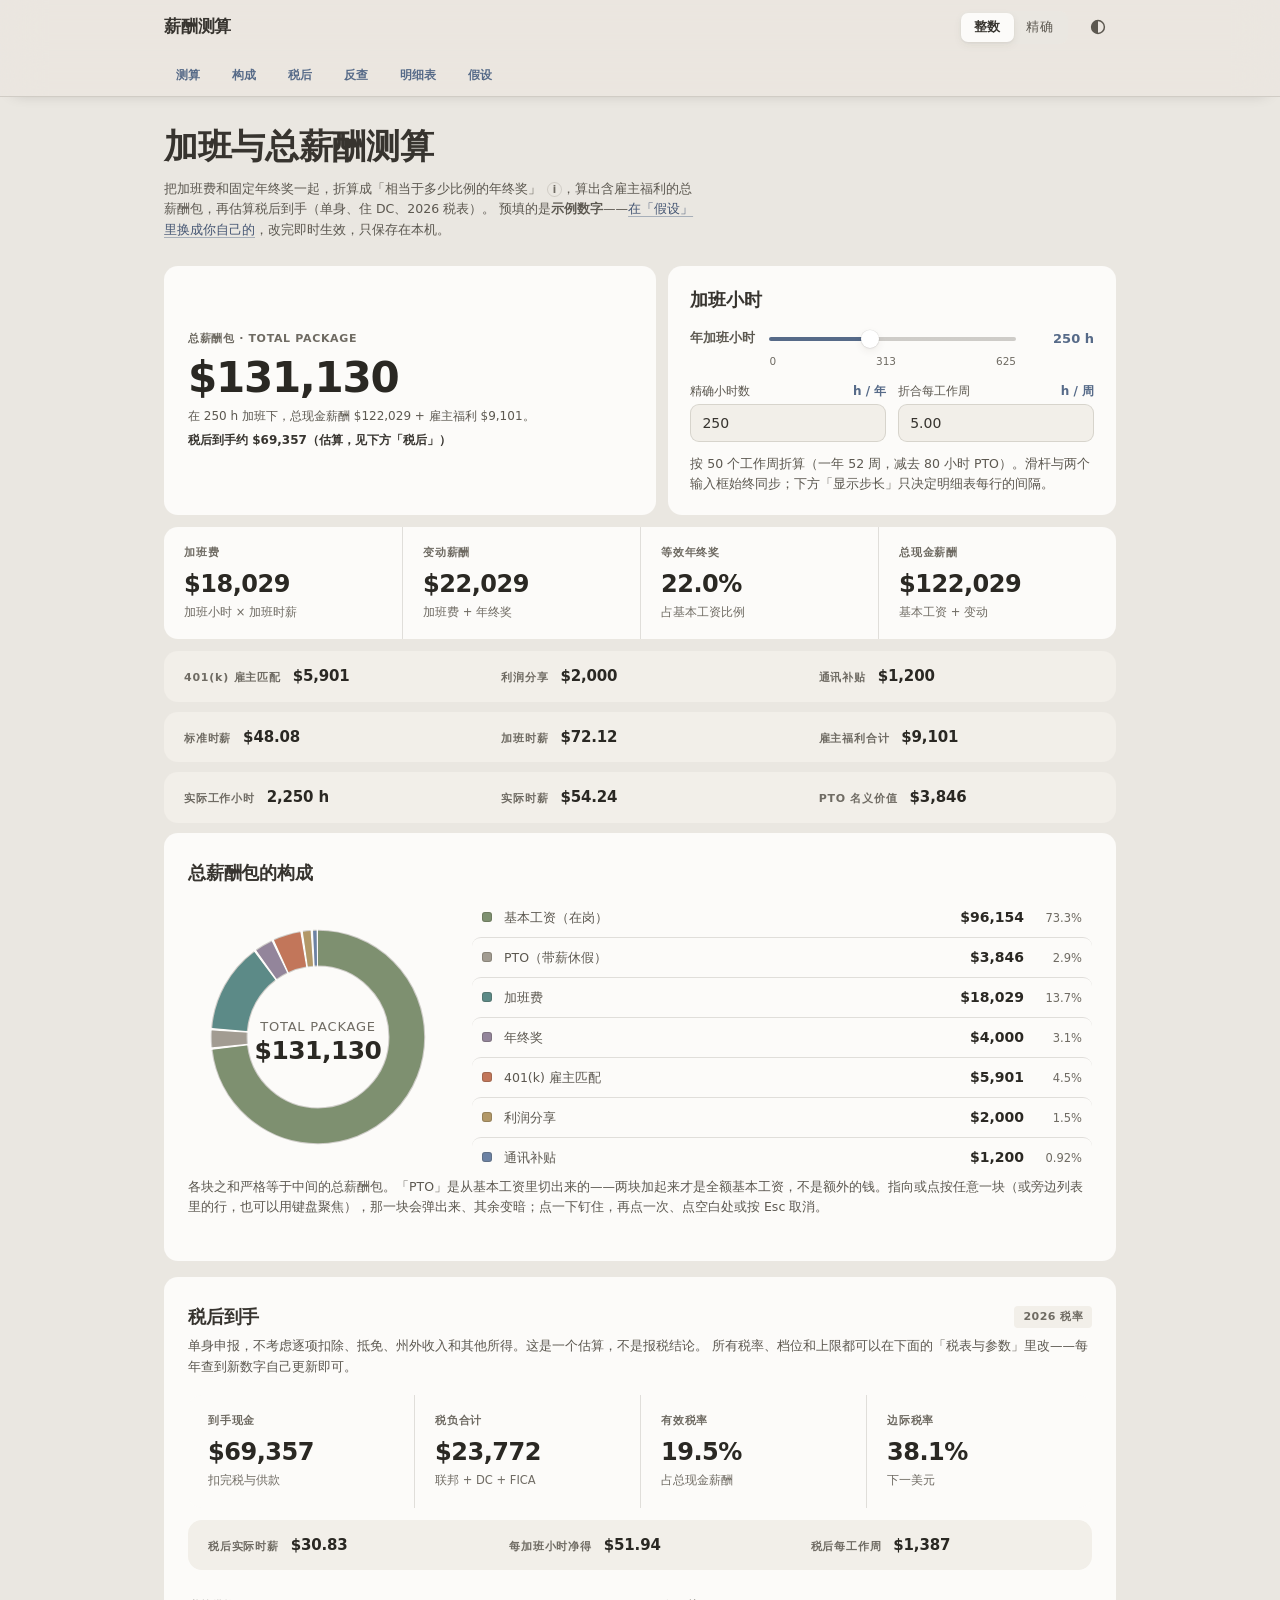
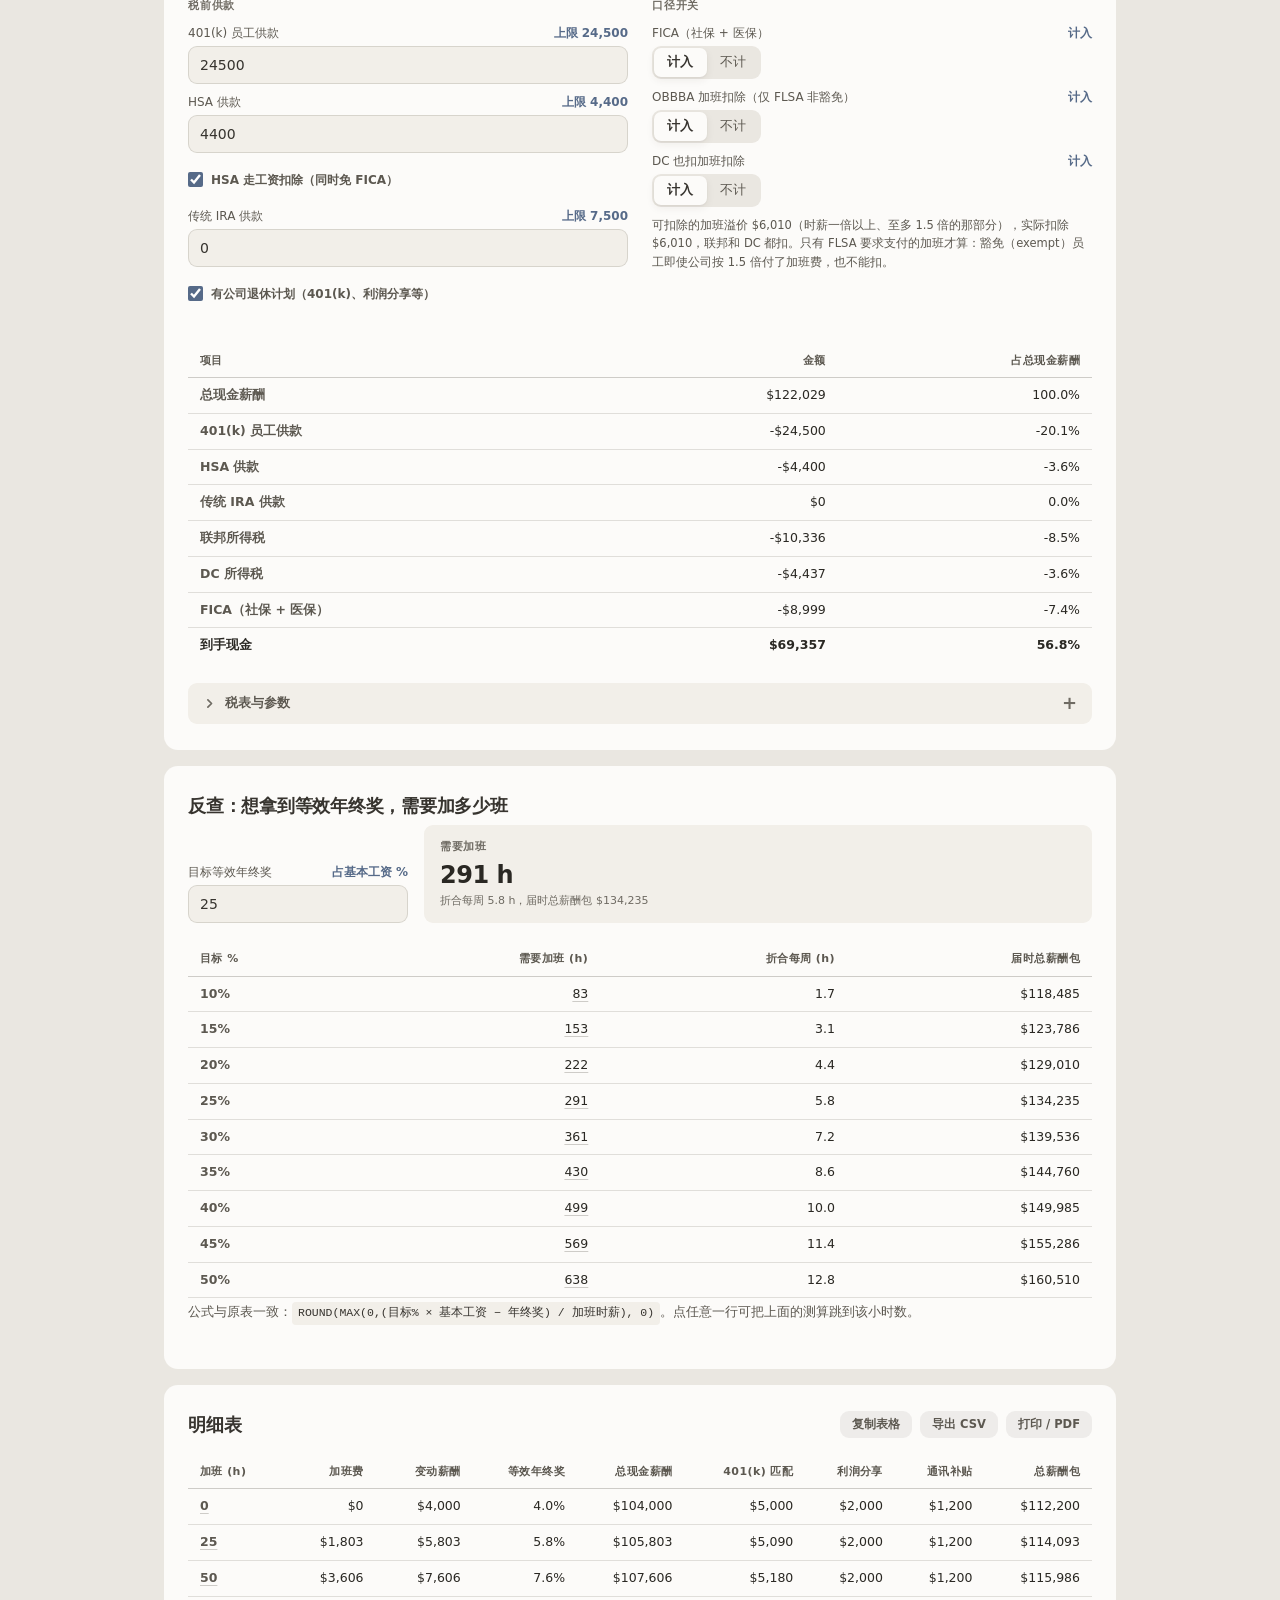
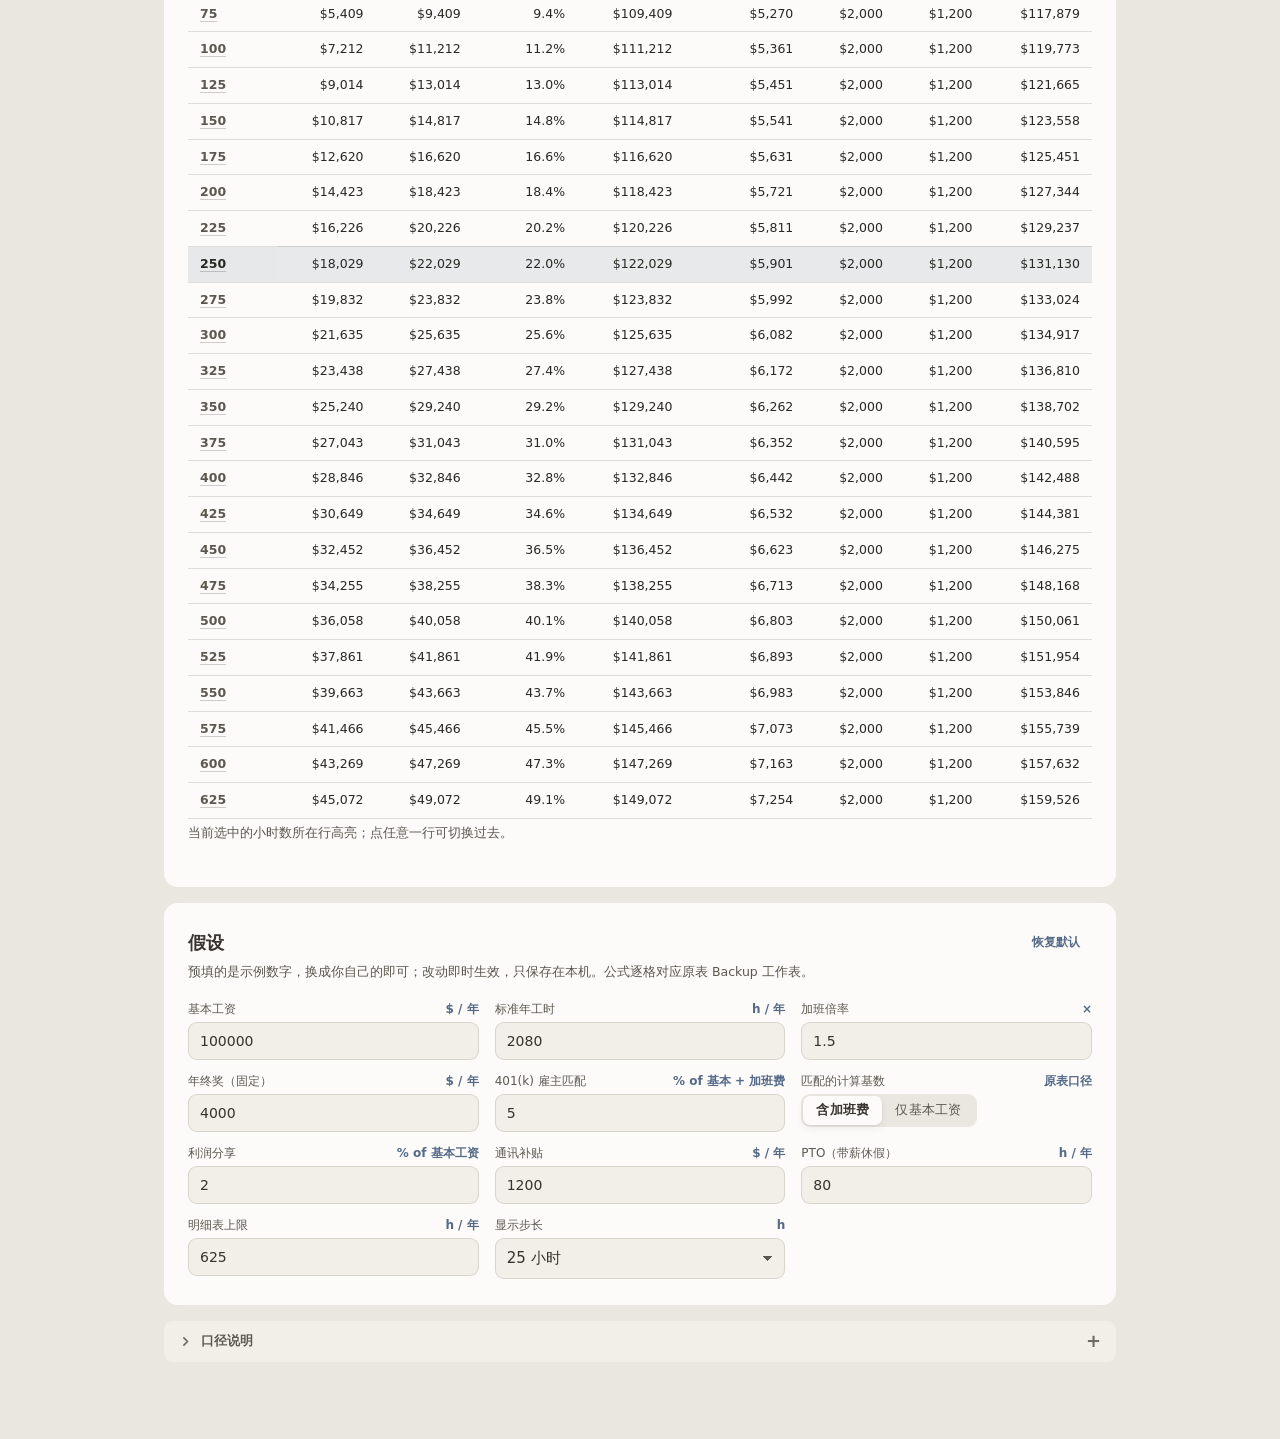
==== commit 7ec18e72: "Polish responsive layouts and compact tax readout; fix donut dismissal" ====
--- a/index.html
+++ b/index.html
@@ -1513,7 +1513,7 @@
   text-underline-offset:3px}
 
 /* ---- top bar live readout ----
-   The compact slot shows the two answers instead of re-printing the page title
+   The compact slot shows live answers instead of re-printing the page title
    (renderTopbarLive). The labels are quieter than the figures. */
 .topbar-title .tl-lab,.topbar-title .tl-lab2{color:var(--label-2);font-weight:500}
 .topbar-title .tl-sep{color:var(--label-3)}
@@ -1522,6 +1522,12 @@
 .topbar.title-shown .topbar-title{display:flex;min-width:0}
 .topbar-title .tl-total{min-width:0;overflow:hidden;text-overflow:ellipsis}
 .topbar-title .tl-take{flex:0 0 auto}
+.topbar-title .tl-rate{flex:0 0 auto}
+.topbar.title-shown .topbar-title{max-width:none;flex:1 1 auto}
+@media (max-width:820px){
+  .topbar.title-shown .topbar-brand{display:none}
+  .topbar.title-shown .topbar-title{padding-left:0;font-size:13.5px}
+}
 
 /* Headings for structure, the kit's panel/sub-label typography for looks. The
    kit's reset already zeroes their margins; tabindex=-1 is set only so the
@@ -1782,20 +1788,28 @@
   .rev-row{grid-template-columns:minmax(0,1fr)}
   .tax-grid{grid-template-columns:minmax(0,1fr);gap:var(--space-4)}
   .col{padding:22px var(--space-4) 64px}
+  /* Keep the chrome and page on the same reading spine after stacking. */
+  .col,.topbar-inner,.subbar-inner{
+    padding-left:max(var(--space-4),env(safe-area-inset-left));
+    padding-right:max(var(--space-4),env(safe-area-inset-right))}
 }
 @media (max-width:560px){
+  /* Nested tax bands have less space than the full-width summary band. */
+  .metric{padding-left:12px;padding-right:12px}
+  .metric-band .metric .val{font-size:clamp(20px,5.6vw,24px)}
   .assume-grid{grid-template-columns:minmax(0,1fr)}
   .assume-grid .segmented{display:flex}
   .assume-grid .segmented button{flex:1;min-width:0;white-space:normal}
   .dial-fields{grid-template-columns:minmax(0,1fr)}
   .topbar-tools{gap:var(--space-2)}
-  /* One row, always. The live readout takes the brand's place instead of
-     wrapping the bar to two lines — a wrap made the whole page jump ~20px the
-     moment it appeared. */
-  .topbar-inner{flex-wrap:nowrap}
+  /* Three compact readout lines beside the controls. Reserve the same height
+     before collapse, so revealing the figures does not move the page. */
+  .topbar-inner{flex-wrap:nowrap;min-height:63px}
   .topbar.title-shown .topbar-brand{display:none}
-  .topbar.title-shown .topbar-title{max-width:none;flex:1 1 auto;min-width:0;padding-left:0;font-size:13.5px}
-  .topbar-title .tl-lab{display:none}
+  .topbar.title-shown .topbar-title{max-width:none;flex:1 1 auto;min-width:0;padding-left:0;
+    flex-direction:column;align-items:flex-start;font-size:13px;line-height:15px}
+  .topbar-title .tl-sep{display:none}
+  .topbar-title .tl-total{flex-shrink:0;max-width:100%}
   /* The readout takes the squeeze, never the controls: a squeezed 整数/精确
      wrapped to two lines and grew the bar by 10px. */
   .topbar-tools{flex:0 0 auto}
@@ -1804,9 +1818,12 @@
 /* The smallest phones: the four-up tax band and the tables were a few px too
    wide at 320 in 精确 mode. */
 @media (max-width:360px){
-  /* Room for one figure only: the take-home, whole, rather than both clipped. */
-  .topbar-title .tl-total{display:none}
+  .hero-grid .stat .big{font-size:32px}
+  .metric{padding-left:10px;padding-right:10px}
   .metric-band .metric .val{font-size:20px}
+  #secTax .metric-band{grid-template-columns:minmax(0,1fr)}
+  #secTax .metric{border-left:none}
+  #secTax .metric + .metric{border-top:.5px solid var(--separator)}
   .table th,.table td{padding-left:6px;padding-right:6px}
 }
 
@@ -2036,7 +2053,7 @@
       </div>
       <ul class="mix-legend tnum" id="mixLegend"></ul>
     </div>
-    <p class="panel-note" id="mixDesc">各块之和严格等于中间的总薪酬包。「PTO」是从基本工资里切出来的——两块加起来才是全额基本工资，不是额外的钱。指向或点按任意一块（或旁边列表里的行，也可以用键盘聚焦），那一块会弹出来、其余变暗；点一下钉住，再点一次或按 Esc 取消。</p>
+    <p class="panel-note" id="mixDesc">各块之和严格等于中间的总薪酬包。「PTO」是从基本工资里切出来的——两块加起来才是全额基本工资，不是额外的钱。指向或点按任意一块（或旁边列表里的行，也可以用键盘聚焦），那一块会弹出来、其余变暗；点一下钉住，再点一次、点空白处或按 Esc 取消。</p>
   </section>
 
   <!-- ============ 税后 ============ -->
@@ -4476,8 +4493,14 @@
   }
 
   function setMixHover(key) { mixHover = key; paintMixActive(); }
+  function clearMixSelection() {
+    mixPinned = null;
+    mixHover = null;
+    paintMixActive();
+  }
   function toggleMixPin(key) {
-    mixPinned = mixPinned === key ? null : key;
+    if (mixPinned === key) { clearMixSelection(); return; }
+    mixPinned = key;
     paintMixActive();
   }
 
@@ -4799,7 +4822,9 @@
     function whole(v) { return isFinite(v) ? (v < 0 ? "-$" : "$") + nf(0).format(Math.abs(Math.round(v))) : "—"; }
     el.innerHTML = '<span class="tl-total"><span class="tl-lab">总薪酬包 </span>' + esc(whole(d.total)) +
       '<span class="tl-sep"> · </span></span><span class="tl-take"><span class="tl-lab2">到手 </span>' +
-      esc(whole(tx.home)) + "</span>";
+      esc(whole(tx.home)) + '</span><span class="tl-rate"><span class="tl-sep"> · </span>' +
+      '<span class="tl-lab2">有效税率 </span><span class="tl-rate-val">' +
+      esc(tx.wages > 0 ? pct(tx.taxSum / tx.wages) : "—") + '</span></span>';
   }
 
   /* ---------- the one render entry point ---------- */
@@ -5428,12 +5453,18 @@
 
     panel.addEventListener("mouseover", function (e) {
       var t = e.target.closest ? e.target.closest(".mix-slice, .mix-row") : null;
-      if (t) setMixHover(t.getAttribute("data-key"));
+      setMixHover(t ? t.getAttribute("data-key") : null);
     });
     panel.addEventListener("mouseleave", function () { setMixHover(null); });
     panel.addEventListener("click", function (e) {
       var t = e.target.closest ? e.target.closest(".mix-slice, .mix-row") : null;
       if (t) toggleMixPin(t.getAttribute("data-key"));
+    });
+    // Includes the donut centre, card whitespace and the rest of the page.
+    // Keep the clicked control's own action and normal focus behaviour intact.
+    document.addEventListener("click", function (e) {
+      var t = e.target.closest ? e.target.closest(".mix-slice, .mix-row") : null;
+      if (!t && (mixPinned || mixHover)) clearMixSelection();
     });
     /* Focus is the keyboard's hover. focusout clears only when focus has actually
        left the panel, not while it moves between two rows. */
@@ -5475,7 +5506,7 @@
       popAnchors().forEach(function (p) {
         if (p === a || p.matches(":hover")) p.classList.add("pop-dismissed");
       });
-      if (mixPinned) { mixPinned = null; paintMixActive(); }
+      if (mixPinned || mixHover) clearMixSelection();
     } else if (onAnchor && (e.key === "Enter" || e.key === " ")) {
       e.preventDefault();
       a.classList.toggle("pop-dismissed");
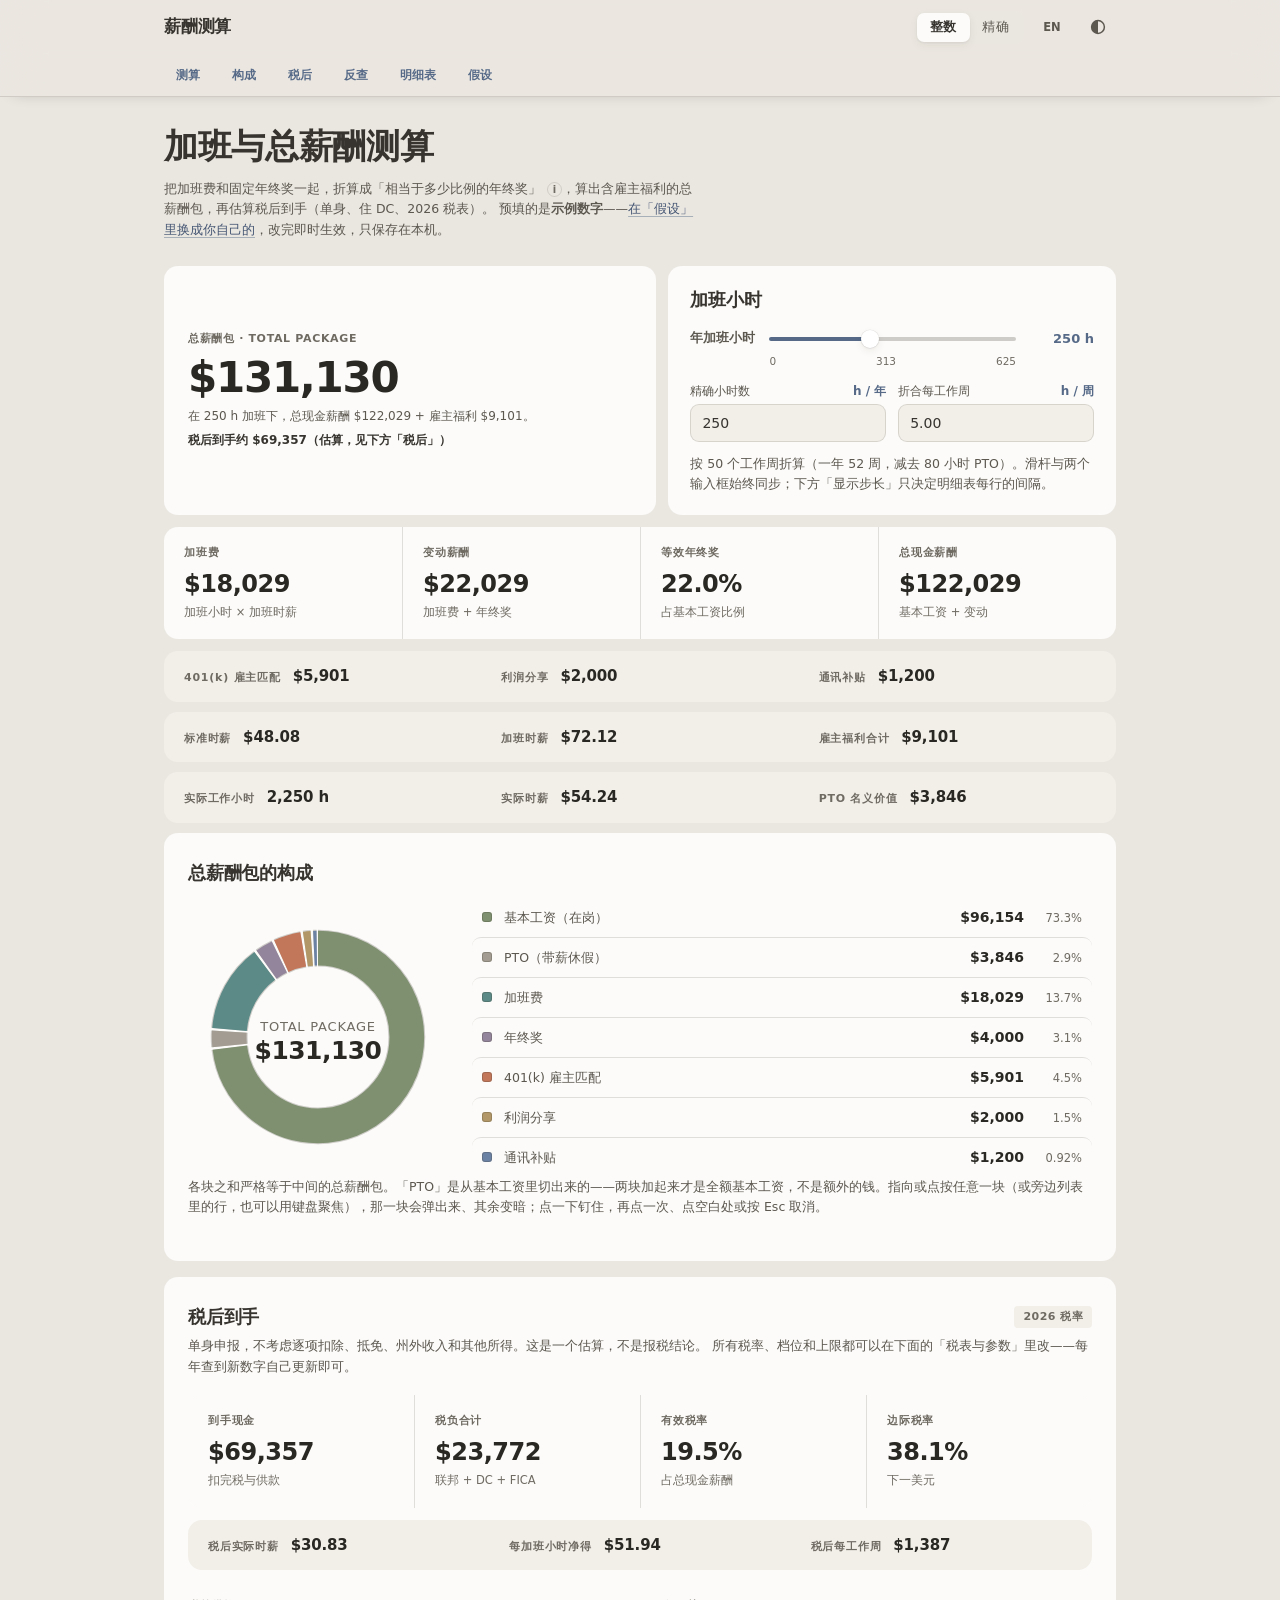
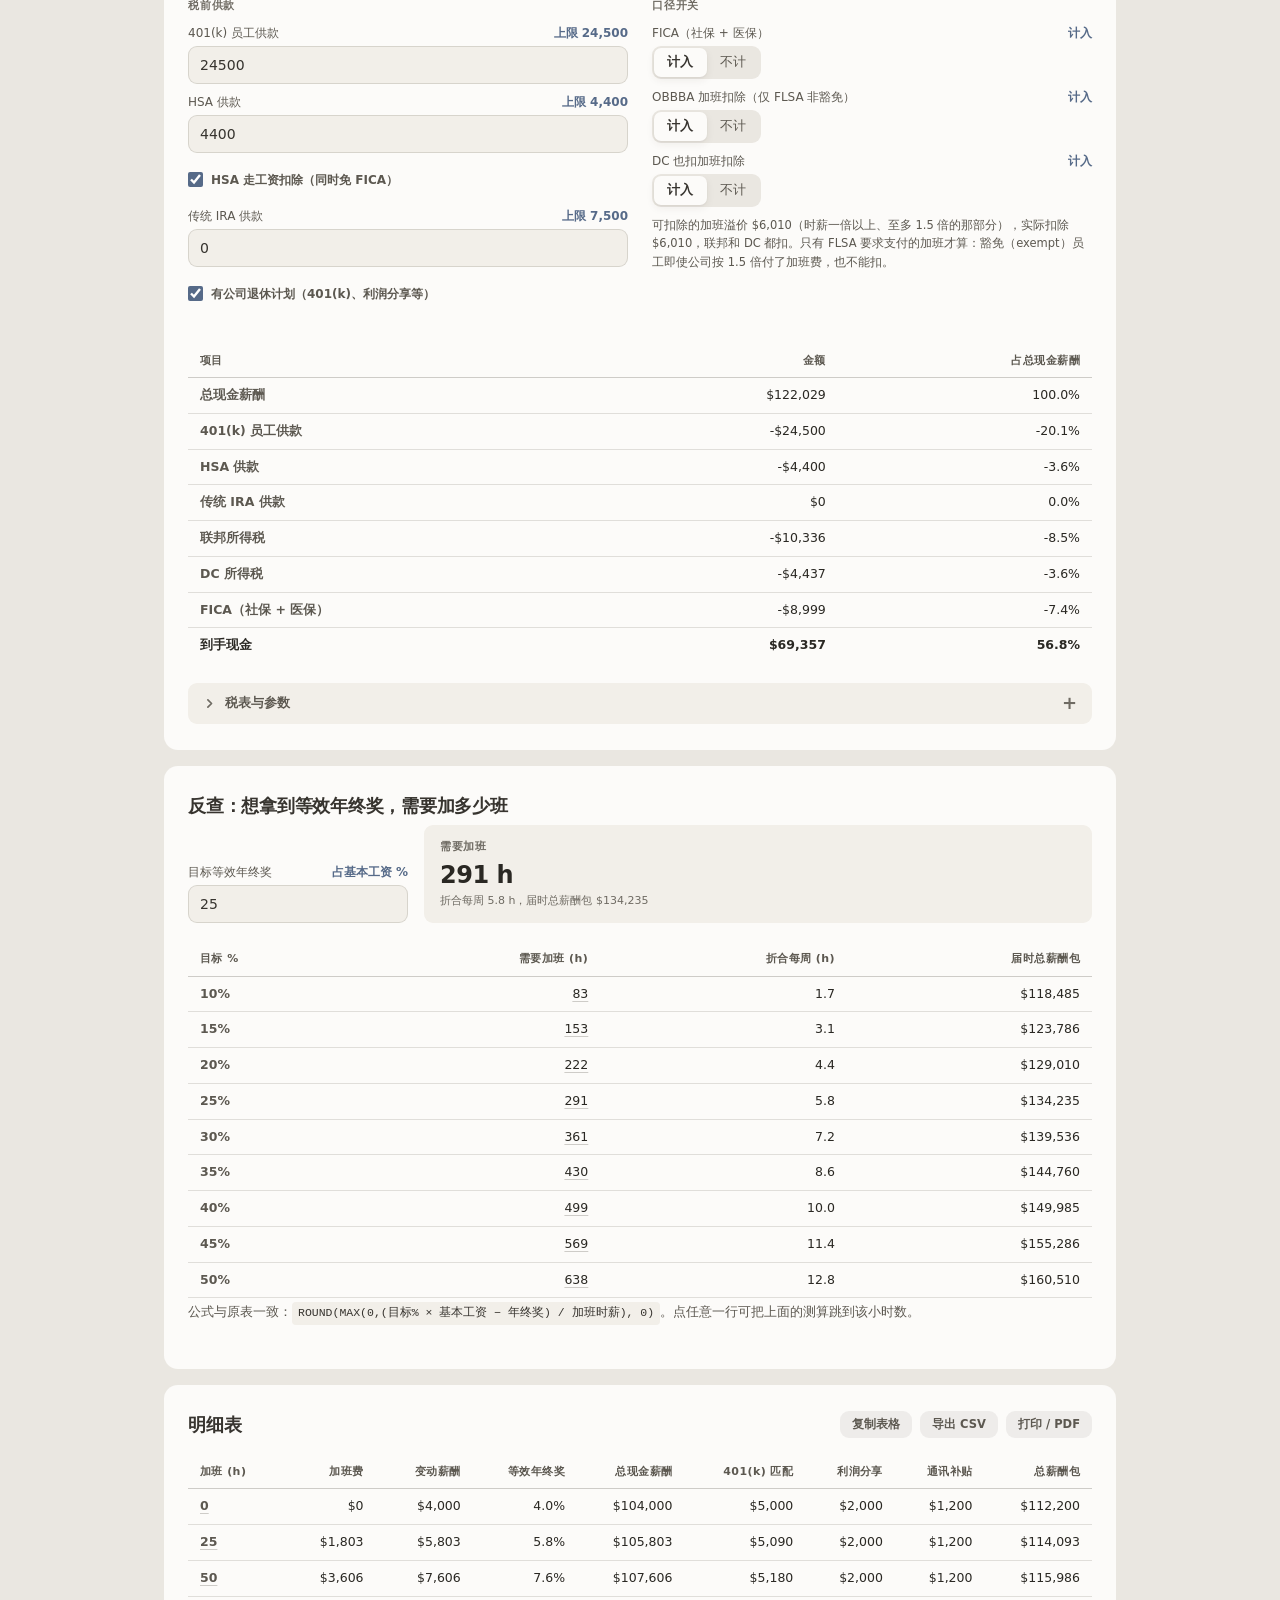
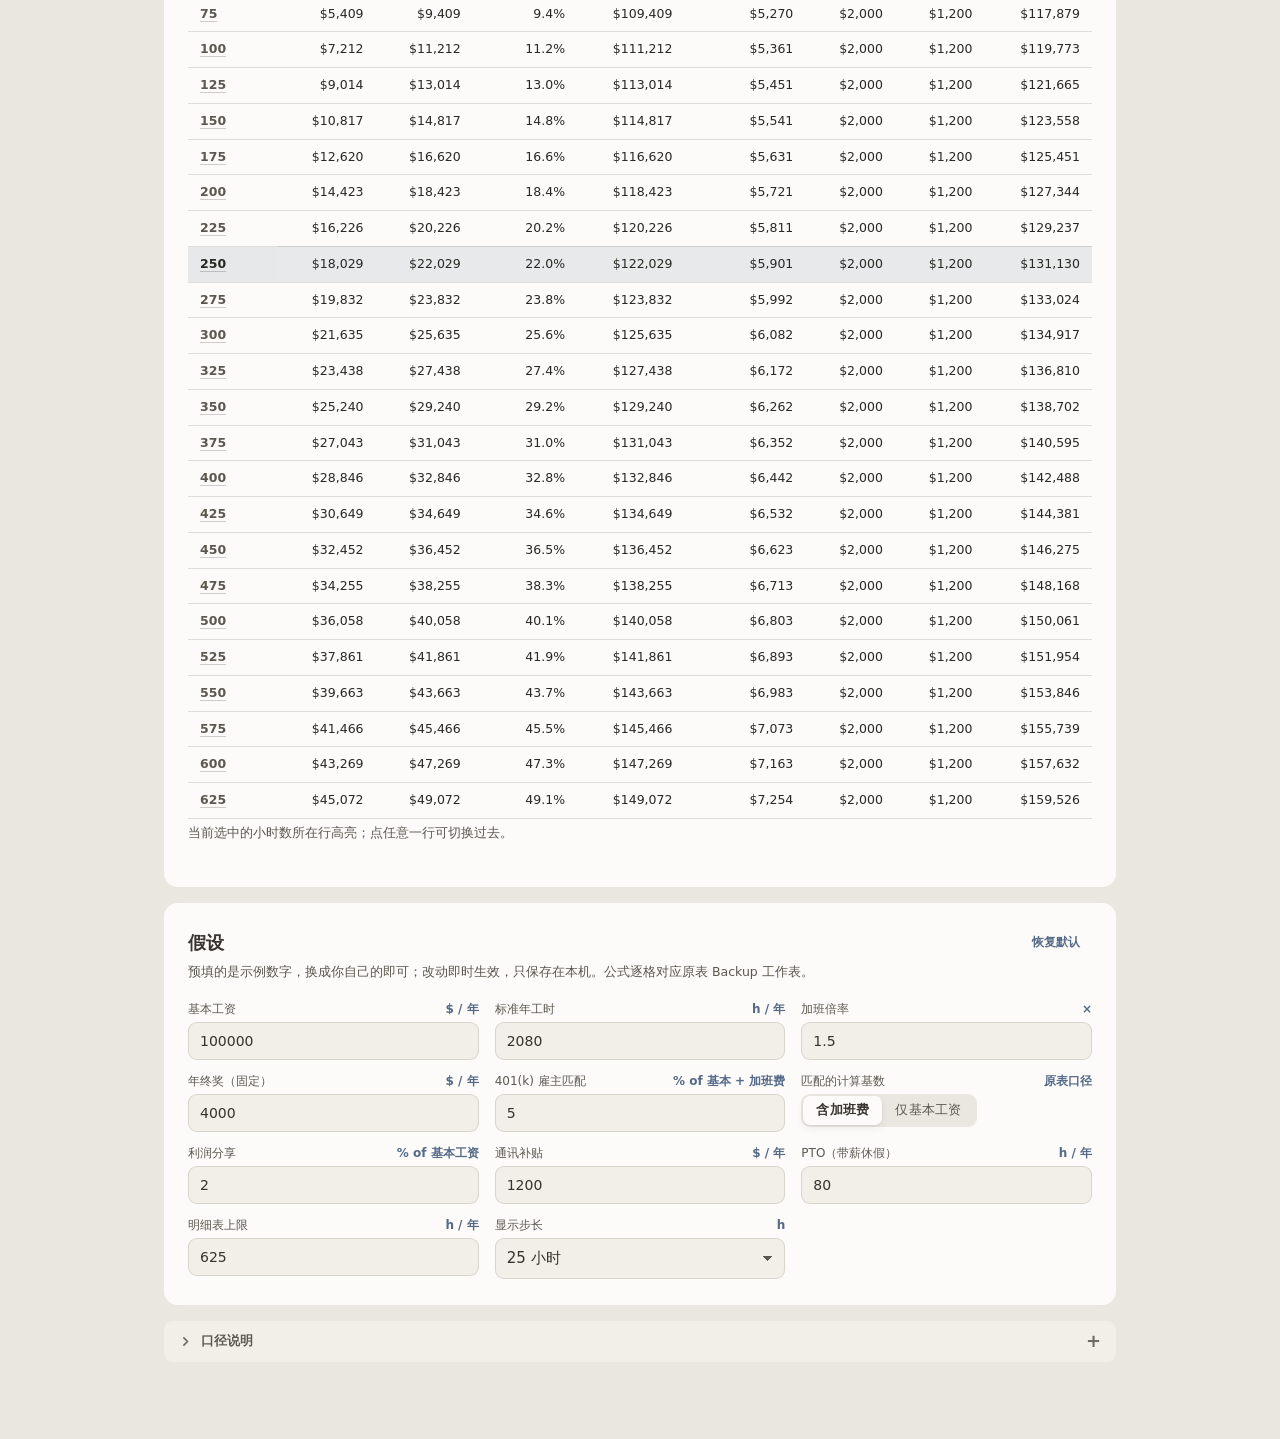
==== commit 8989f405: "Add persistent Chinese and English interface switching" ====
--- a/index.html
+++ b/index.html
@@ -1912,6 +1912,37 @@
   #secTable{break-inside:auto;page-break-inside:auto}
 }
 
+/* Language is a text-only preference; retain the existing brand tokens. */
+.language-toggle{min-width:32px;padding-left:5px;padding-right:5px;font-weight:600}
+html[lang="en"] .topbar-brand{font-size:15px}
+html[lang="en"] .topbar-title{font-size:13px}
+@media (max-width:1000px){
+  html[lang="en"] .topbar.title-shown .topbar-brand{display:none}
+}
+@media (max-width:680px){
+  .topbar-inner{min-height:63px;flex-wrap:nowrap;gap:8px}
+  .topbar.title-shown .topbar-title{flex-direction:column;align-items:flex-start;font-size:13px;line-height:15px;padding-left:0}
+  .topbar-title .tl-sep{display:none}
+  .topbar-title .tl-total{flex-shrink:0;max-width:100%}
+  .topbar-tools{gap:5px;flex:0 0 auto}
+  .topbar-tools .segmented button{padding-left:7px;padding-right:7px}
+}
+@media (max-width:360px){
+  .topbar-tools{gap:3px}
+  .topbar-tools .segmented button{font-size:11px;padding-left:4px;padding-right:4px}
+  .topbar.title-shown .topbar-title{font-size:12px}
+}
+html[lang="en"] .table th{white-space:normal}
+.topbar-tools .language-toggle{padding-left:5px;padding-right:5px}
+@media (pointer:coarse){.topbar-tools .language-toggle{min-height:44px;min-width:44px}}
+
+@media (max-width:560px){
+  /* Long English slider labels must not consume the drag track. */
+  html[lang="en"] .dial .slider-row{display:grid;grid-template-columns:minmax(0,1fr) auto;gap:8px 12px}
+  html[lang="en"] .dial .slider-row .sl-lab{grid-column:1/-1}
+  html[lang="en"] .dial .slider-row input[type=range]{width:100%}
+}
+
 </style>
 </head>
 <body>
@@ -1945,6 +1976,7 @@
         <button type="button" data-prec="0" aria-pressed="true">整数</button>
         <button type="button" data-prec="2" aria-pressed="false">精确</button>
       </div>
+      <button type="button" class="btn-ghost sm language-toggle" id="languageToggle" aria-label="切换到英文">EN</button>
       <button class="btn-ghost sm btn-icon" id="themeToggle" aria-label="切换深色 / 浅色主题" title="切换深色 / 浅色主题">
         <svg class="icon" viewBox="0 0 16 16" aria-hidden="true" focusable="false"><circle cx="8" cy="8" r="6.4"/><path d="M8 1.6a6.4 6.4 0 0 0 0 12.8z" fill="currentColor" stroke="none"/></svg>
       </button>
@@ -3929,6 +3961,359 @@
 
 </script>
 <script>
+/* ===== i18n.js ===== */
+/* Local UI copy. Language changes touch text only, never calculator state. */
+(function () {
+  "use strict";
+  var copy = {
+  "加班与总薪酬测算": "Overtime & Total Compensation",
+  "加班费、年终奖与雇主福利折算成总薪酬包，再估算税后到手（单身、DC、2026 税表）。预填的是示例数字，改成你自己的即可，数据只存在本机。": "Turn overtime, bonuses and employer benefits into a total compensation package, then estimate take-home pay (single filer, DC, 2026 tax tables). Start with the sample figures and enter your own. Data stays on this device.",
+  "这个页面需要 JavaScript，而现在它没有在运行。": "This page needs JavaScript, which is not running.",
+  "所有数字都是打开时算出来的，所以你看到的是一堆占位符 —— 页面本身没坏。 iOS 的「文件」预览（Quick Look）和邮件附件预览都只渲染 HTML 和 CSS、不执行脚本； iOS 18.5 之后 Safari 也不再允许直接打开本地 HTML 文件。 在 iPhone 上要用它，最省事的是把它放到一个网址上、用 Safari 打开。": "These figures are calculated when the page opens. iOS Files and email previews do not run JavaScript. To use this calculator on an iPhone, open the hosted page in Safari.",
+  "薪酬测算": "Compensation",
+  "数值精度": "Number precision",
+  "整数": "Whole",
+  "精确": "Cents",
+  "切换深色 / 浅色主题": "Toggle dark / light theme",
+  "测算": "Calculate",
+  "构成": "Breakdown",
+  "税后": "After tax",
+  "反查": "Target",
+  "明细表": "Schedule",
+  "假设": "Assumptions",
+  "把加班费和固定年终奖一起，折算成「相当于多少比例的年终奖」": "Combine overtime pay and a fixed bonus into an equivalent bonus percentage",
+  "等效年终奖的定义": "Equivalent bonus definition",
+  "（加班费 + 固定年终奖）÷ 基本工资。它把两笔钱当成一笔按基本工资计算的传统年终奖来看，方便和「涨 X% 年终奖」这类说法直接比较。": "(Overtime pay + fixed bonus) ÷ base salary. This expresses both payments as one traditional bonus based on salary, making comparisons with an “X% bonus” straightforward.",
+  "，算出含雇主福利的总薪酬包，再估算税后到手（单身、住 DC、2026 税表）。 预填的是": ", add employer benefits to get total compensation, and estimate take-home pay (single filer, DC, 2026 tax tables). These are ",
+  "示例数字": "sample figures",
+  "在「假设」里换成你自己的": "enter your own under Assumptions",
+  "，改完即时生效，只保存在本机。": ". Changes apply immediately and stay on this device.",
+  "总薪酬包 · TOTAL PACKAGE": "TOTAL COMPENSATION",
+  "加班小时": "Overtime hours",
+  "年加班小时": "Annual overtime hours",
+  "精确小时数": "Exact hours",
+  "h / 年": "h / year",
+  "折合每工作周": "Per working week",
+  "h / 周": "h / week",
+  "加班费": "Overtime pay",
+  "加班小时 × 加班时薪": "Overtime hours × overtime rate",
+  "变动薪酬": "Variable pay",
+  "加班费 + 年终奖": "Overtime pay + bonus",
+  "等效年终奖": "Equivalent bonus",
+  "占基本工资比例": "As a share of base salary",
+  "总现金薪酬": "Total cash pay",
+  "基本工资 + 变动": "Base salary + variable pay",
+  "401(k) 雇主匹配": "401(k) employer match",
+  "利润分享": "Profit sharing",
+  "通讯补贴": "Phone allowance",
+  "标准时薪": "Regular hourly rate",
+  "加班时薪": "Overtime hourly rate",
+  "雇主福利合计": "Total employer benefits",
+  "实际工作小时": "Actual hours worked",
+  "实际时薪": "Effective hourly pay",
+  "PTO 名义价值": "PTO face value",
+  "总薪酬包构成": "Compensation breakdown",
+  "总薪酬包的构成": "Total compensation breakdown",
+  "各块之和严格等于中间的总薪酬包。「PTO」是从基本工资里切出来的——两块加起来才是全额基本工资，不是额外的钱。指向或点按任意一块（或旁边列表里的行，也可以用键盘聚焦），那一块会弹出来、其余变暗；点一下钉住，再点一次、点空白处或按 Esc 取消。": "The slices add up to the total in the center. PTO is carved out of base salary: the two slices together equal your full salary, with no extra pay. Hover, tap or focus a legend row to highlight a slice. Click to pin it; click again, click blank space or press Esc to clear.",
+  "税后到手": "Take-home pay",
+  "2026 税率": "2026 tax rates",
+  "单身申报，不考虑逐项扣除、抵免、州外收入和其他所得。这是一个估算，不是报税结论。 所有税率、档位和上限都可以在下面的「税表与参数」里改——每年查到新数字自己更新即可。": "Single filer; excludes itemized deductions, credits, out-of-state income and other income. This is an estimate, not a tax filing result. Edit rates, brackets and limits under Tax tables & parameters as new annual figures become available.",
+  "到手现金": "Take-home cash",
+  "扣完税与供款": "After taxes & contributions",
+  "税负合计": "Total tax",
+  "联邦 + DC + FICA": "Federal + DC + FICA",
+  "有效税率": "Effective tax rate",
+  "占总现金薪酬": "As a share of total cash pay",
+  "边际税率": "Marginal tax rate",
+  "下一美元": "On the next dollar",
+  "税后实际时薪": "After-tax hourly pay",
+  "每加班小时净得": "Net per overtime hour",
+  "税后每工作周": "Take-home per working week",
+  "税前供款": "Contributions",
+  "401(k) 员工供款": "Employee 401(k)",
+  "上限 24,500": "Limit 24,500",
+  "HSA 供款": "HSA contribution",
+  "上限 4,400": "Limit 4,400",
+  "HSA 走工资扣除（同时免 FICA）": "HSA through payroll (also exempt from FICA)",
+  "传统 IRA 供款": "Traditional IRA contribution",
+  "上限 7,500": "Limit 7,500",
+  "有公司退休计划（401(k)、利润分享等）": "Covered by an employer retirement plan (401(k), profit sharing, etc.)",
+  "口径开关": "Tax options",
+  "FICA（社保 + 医保）": "FICA (Social Security + Medicare)",
+  "计入": "Include",
+  "不计": "Exclude",
+  "OBBBA 加班扣除（仅 FLSA 非豁免）": "OBBBA overtime deduction (FLSA nonexempt only)",
+  "DC 也扣加班扣除": "Apply overtime deduction to DC",
+  "项目": "Item",
+  "金额": "Amount",
+  "税表与参数": "Tax tables & parameters",
+  "预填的是 2026 年的数字（联邦档位与标准扣除来自 IRS Rev. Proc. 2025-32； DC 档位自 2022 年起未变，标准扣除取自 OTR 2026 年 D-40ES；社保工资上限来自 SSA； 供款上限与 IRA 退坡区间来自 IRS）。每年新数字出来之后，直接在这里改； 页面更新了默认税表时，会自动换成新的一年，你的供款和开关保留。": "Defaults are for 2026: federal brackets and standard deduction from IRS Rev. Proc. 2025-32; DC brackets unchanged since 2022 and standard deduction from OTR 2026 D-40ES; Social Security wage base from SSA; contribution limits and IRA phaseout from IRS. Edit these when new figures are published. Updates to the default tax tables migrate the year while retaining your contributions and switches.",
+  "联邦": "Federal",
+  "taxable = AGI − 标准扣除 − 加班扣除": "taxable = AGI − standard deduction − overtime deduction",
+  "联邦标准扣除": "Federal standard deduction",
+  "该档上限 ($)": "Bracket ceiling ($)",
+  "税率 (%)": "Rate (%)",
+  "操作": "Action",
+  "加一档": "Add bracket",
+  "taxable = AGI − DC 标准扣除": "taxable = AGI − DC standard deduction",
+  "DC 标准扣除": "DC standard deduction",
+  "FICA 与 OBBBA": "FICA & OBBBA",
+  "社保税率": "Social Security rate",
+  "社保工资上限": "Social Security wage base",
+  "医保税率": "Medicare rate",
+  "附加医保税率": "Additional Medicare rate",
+  "附加医保起征点": "Additional Medicare threshold",
+  "加班扣除上限": "Overtime deduction cap",
+  "加班扣除退坡起点": "Overtime phaseout starts",
+  "401(k) 上限": "401(k) limit",
+  "HSA 上限": "HSA limit",
+  "IRA 上限": "IRA limit",
+  "IRA 抵扣退坡起点": "IRA phaseout starts",
+  "IRA 抵扣退坡终点": "IRA phaseout ends",
+  "税表年度": "Tax year",
+  "年": "year",
+  "恢复默认税表": "Restore default tax tables",
+  "撤销": "Undo",
+  "反查：想拿到等效年终奖，需要加多少班": "Target bonus: how much overtime would it take?",
+  "目标等效年终奖": "Target equivalent bonus",
+  "占基本工资 %": "% of base salary",
+  "需要加班": "Overtime needed",
+  "目标 %": "Target %",
+  "需要加班 (h)": "Overtime needed (h)",
+  "折合每周 (h)": "Per week (h)",
+  "届时总薪酬包": "Total compensation",
+  "公式与原表一致：": "Same formula as the original workbook: ",
+  "ROUND(MAX(0,(目标% × 基本工资 − 年终奖) / 加班时薪), 0)": "ROUND(MAX(0,(target% × base salary − bonus) / overtime hourly rate), 0)",
+  "。点任意一行可把上面的测算跳到该小时数。": ". Click any row to calculate at those hours.",
+  "复制表格": "Copy table",
+  "导出 CSV": "Export CSV",
+  "打印 / PDF": "Print / PDF",
+  "加班 (h)": "Overtime (h)",
+  "401(k) 匹配": "401(k) match",
+  "总薪酬包": "Total compensation",
+  "当前选中的小时数所在行高亮；点任意一行可切换过去。": "The current hours are highlighted. Click a row to select those hours.",
+  "恢复默认": "Restore defaults",
+  "预填的是示例数字，换成你自己的即可；改动即时生效，只保存在本机。公式逐格对应原表 Backup 工作表。": "These are sample figures; enter your own. Changes apply immediately and stay on this device. Formulas match the original workbook’s Backup sheet.",
+  "基本工资": "Base salary",
+  "$ / 年": "$ / year",
+  "标准年工时": "Standard annual hours",
+  "加班倍率": "Overtime multiplier",
+  "年终奖（固定）": "Fixed annual bonus",
+  "% of 基本 + 加班费": "% of base + overtime",
+  "匹配的计算基数": "Match basis",
+  "原表口径": "Workbook basis",
+  "含加班费": "Include overtime",
+  "仅基本工资": "Base salary only",
+  "% of 基本工资": "% of base salary",
+  "PTO（带薪休假）": "PTO (paid time off)",
+  "明细表上限": "Schedule maximum",
+  "显示步长": "Row interval",
+  "10 小时": "10 hours",
+  "25 小时": "25 hours",
+  "50 小时": "50 hours",
+  "100 小时": "100 hours",
+  "口径说明": "Calculation notes",
+  "「等效年终奖 %」把加班费与固定年终奖合并，视作一笔传统的、按基本工资计算的年终奖。": "Equivalent bonus % combines overtime pay and the fixed bonus into one traditional bonus expressed as a percentage of base salary.",
+  "总薪酬包 = 总现金薪酬 + 401(k) 雇主匹配 + 利润分享 + 通讯补贴。": "Total compensation = total cash pay + 401(k) employer match + profit sharing + phone allowance. ",
+  "不含": "Excludes ",
+  "员工本人的 401(k) / HSA 供款。": "employee 401(k) / HSA contributions.",
+  "401(k) 匹配的计算基数可切换。原表按「基本工资 + 加班费」计算；如果你的计划文件把加班费排除在 eligible compensation 之外，切到「仅基本工资」，匹配额就不再随加班增长。切成后者时结果会与原表不一致，页面上会标出来。": "The 401(k) match basis is adjustable. The workbook uses base salary plus overtime. If your plan excludes overtime from eligible compensation, choose Base salary only; the match will no longer rise with overtime. The page flags this departure from the workbook.",
+  "这只是现金薪酬与雇主福利的比较。加班需要额外付出工时，这一点和传统年终奖不同。利润分享按当年经济价值计入，即使次年 3、4 月才发放。": "This compares cash pay and employer benefits. Overtime requires extra working hours, unlike a traditional bonus. Profit sharing counts toward the year’s economic value even if paid the following March or April.",
+  "关于 PTO": "About PTO",
+  "：带薪休假不改变任何一个金额——它本来就含在基本工资里，所以基本工资、加班费、总薪酬包、401(k) 匹配和全部税额，加不加 PTO 都一样。加班时薪仍然按": ": paid leave changes none of the dollar amounts because it is already included in base salary. Salary, overtime pay, total compensation, the 401(k) match and all taxes stay the same. The overtime rate still uses ",
+  "基本工资 ÷ 标准年工时": "base salary ÷ standard annual hours",
+  "算（这是薪资口径：除数是「工资覆盖的小时数」，PTO 不缩小它；除以 1,920 会把加班时薪算高）。PTO 真正改变的是两件事：": " (the payroll divisor is the number of paid hours; PTO does not reduce it, and dividing by 1,920 would overstate the rate). PTO affects two things: ",
+  "实际每工作一小时值多少": "value per actual hour worked",
+  "（总现金 ÷ 扣掉 PTO、加上加班的实际工时），以及": " (total cash divided by actual hours, subtracting PTO and adding overtime), and ",
+  "加班要挤进多少周": "how many weeks absorb the overtime",
+  "——四周 PTO 意味着只有 48 个工作周，同样 250 小时加班就从每周 4.8 变成 5.2 小时。": ". Four weeks of PTO leaves 48 working weeks, so 250 overtime hours rise from 4.8 to 5.2 hours per week.",
+  "税前部分的公式逐格对应原 Excel 模型的 Backup 工作表（预填数字是示例，不是原表里的数）。税后板块是额外加的，原表里没有。": "Pre-tax formulas match the original Excel model’s Backup sheet cell by cell. The sample figures are generic. The after-tax section is an addition and was not in the workbook.",
+  "税后板块的口径": "After-tax assumptions",
+  "：单身申报、只用标准扣除。401(k) 减联邦和 DC 的应税收入但": ": single filer, standard deduction only. Employee 401(k) reduces federal and DC taxable income but ",
+  "不减 FICA": "does not reduce FICA",
+  "；HSA 走工资扣除时连 FICA 一起减，不走工资扣除则只减所得税。": ". Payroll HSA contributions also reduce FICA; non-payroll HSA contributions reduce income tax only.",
+  "OBBBA 加班扣除": "OBBBA overtime deduction",
+  "（2025–2028 税年）：只有": " (tax years 2025–2028): only ",
+  "FLSA 要求支付的加班": "overtime required by the FLSA",
+  "才算——豁免（exempt）员工即使公司按 1.5 倍付了加班费，也不能扣，这时把开关切到「不计」。能扣的只是时薪一倍以上、至多 1.5 倍的那部分溢价（倍率更高时多出来的部分不算），上限 12,500；MAGI 超过 150,000 后，": " qualifies. Exempt employees do not qualify even if their employer pays 1.5×; choose Exclude in that case. Only the premium above the regular rate, up to 1.5×, qualifies (any higher premium is excluded), capped at $12,500. Above $150,000 MAGI, ",
+  "从扣除额里": "the deduction is reduced",
+  "每满 1,000 美元减 100 美元（不足 1,000 的部分不计）。DC 是否跟随逐年在变、仍有争议：默认按 DC 首席财务官对 2026 年的说明计入，报税前以 OTR 当年的表格为准。": " by $100 for each full $1,000 of excess income; partial thousands are ignored. DC conformity varies by year and remains disputed. The default follows the DC CFO’s 2026 guidance; check the applicable OTR forms before filing.",
+  "传统 IRA": "Traditional IRA",
+  "：有公司退休计划时，抵扣按 MAGI（": ": when covered by an employer retirement plan, deductibility phases out based on MAGI (",
+  "不扣 IRA 本身": "without subtracting the IRA contribution",
+  "）退坡，2026 年单身是 81,000–91,000；区间内按比例减少（取整到 10 美元，最少 200），超过终点就不可抵扣。不可抵扣的部分照样从到手里扣掉，只是不减税。": "). The 2026 single-filer range is $81,000–$91,000. Within the range the limit falls proportionately, rounded up to $10 with a $200 minimum; above it there is no deduction. Nondeductible contributions still reduce take-home cash but do not reduce tax."
+};
+  // Fragments are limited to the calculator's existing composed messages.
+  // Longer phrases win; user-entered values are never passed through this catalog.
+  var phrases = {
+    "基本工资（在岗）": "Base salary (working time)", "年终奖": "Annual bonus",
+    "与原表口径不同": "Different from workbook", "到手": "Take-home",
+    "请先填写有效的基本工资与标准年工时。": "Enter a valid base salary and standard annual hours first.",
+    "标准年工时为 0，没有可用的工作周，折合每周无法计算。": "Standard annual hours are zero; hours per working week cannot be calculated.",
+    "PTO 几乎占满了标准年工时，没有可用的工作周，折合每周无法计算。": "PTO uses nearly all standard annual hours; hours per working week cannot be calculated.",
+    "基本工资必须大于 0，否则时薪与等效年终奖都无法计算。": "Base salary must be greater than zero to calculate hourly pay and equivalent bonus.",
+    "标准年工时必须大于 0。": "Standard annual hours must be greater than zero.",
+    "当前加班小时超出了明细表上限，曲线与表格只画到上限为止。": "Selected overtime exceeds the schedule maximum. The chart and table stop at that maximum.",
+    "PTO 几乎占满了标准年工时，没有工作周可言，「折合每工作周」和「实际时薪」都算不出来。": "PTO uses nearly all standard annual hours; hours per working week and effective hourly pay cannot be calculated.",
+    "需要有效的加班时薪": "Enter a valid overtime hourly rate",
+    "联邦所得税": "Federal income tax", "DC 所得税": "DC income tax",
+    "只有 FLSA 要求支付的加班才算：豁免（exempt）员工即使公司按 1.5 倍付了加班费，也不能扣。": " Only FLSA-required overtime qualifies. Exempt employees do not qualify even if their employer pays 1.5×.",
+    "不计入加班扣除，加班费按普通工资全额计税。": "Overtime deduction excluded. All overtime pay is taxed as ordinary wages.",
+    "当前没有可扣除的加班溢价（没有加班，或倍率不高于 1 倍）。": "There is no eligible overtime premium (no overtime, or a multiplier of 1× or less).",
+    "可扣除的加班溢价 ": "Eligible overtime premium: ",
+    "（时薪一倍以上、至多 1.5 倍的那部分）": " (the premium above regular pay, up to 1.5×)",
+    "，按上限 ": ", capped at ", " 计": "", "；MAGI 超过 ": "; MAGI exceeds ",
+    "，退坡扣减 ": ", phaseout reduction: ", "，实际扣除 ": "; actual deduction: ",
+    "联邦和 DC 都扣。": "applied to federal and DC income tax.", "只作用于联邦所得税。": "applied to federal income tax only.",
+    "有公司退休计划时，传统 IRA 的抵扣按 MAGI（不扣 IRA 本身）在 ": "With an employer retirement plan, the traditional IRA deduction phases out over MAGI (before the IRA deduction) of ",
+    " 之间退坡。你的 MAGI 约 ": ". Your MAGI is about ",
+    "可抵扣额度降到 ": "the deduction limit falls to ", "，这笔供款仍然全部可抵扣。": "; this contribution remains fully deductible.",
+    "只能抵扣 ": "deductible amount: ", "，其余不可抵扣": "; the rest is nondeductible", "这笔供款不可抵扣": "this contribution is nondeductible",
+    "；税额已按此计算，不可抵扣的部分照样从到手里扣掉。": ". Tax reflects this treatment; the nondeductible portion still reduces take-home cash.",
+    "：超出部分只有 50 岁以上的追加供款（catch-up）才成立，页面按你填的数计算。": ". The excess requires age-50+ catch-up eligibility. Calculations use your entered amount.",
+    "HSA 供款超过上限 ": "HSA contributions exceed the limit of ",
+    "：只有家庭计划或 55 岁以上的追加供款才可能更高，页面按你填的数计算。": ". A higher limit requires family coverage or age-55+ catch-up eligibility. Calculations use your entered amount.",
+    "IRA 供款超过上限 ": "IRA contributions exceed the limit of ",
+    "：可抵扣的部分以上限为准；50 岁以上有追加额度，请把「IRA 上限」改成对应数字。": ". Deductibility is capped at this limit. For age-50+ catch-up contributions, update the IRA limit accordingly.",
+    "供款合计 ": "Total contributions of ", " 超过了总现金薪酬 ": " exceed total cash pay of ",
+    "，到手成了负数——请检查供款或工资。": ", making take-home cash negative. Check contributions and salary.",
+    "表格已复制，可直接粘进 Excel。": "Table copied. You can paste it into Excel.",
+    "复制失败，请改用导出 CSV。": "Copy failed. Try Export CSV instead.",
+    "已导出 ": "Exported ", "导出失败：": "Export failed: ",
+    "已恢复默认示例值——10 秒内可以按旁边的「撤销」撤回。": "Sample defaults restored. Use Undo within 10 seconds to revert.",
+    "已撤销恢复。": "Reset undone.",
+    " 年的默认值，你的供款和开关没有动；10 秒内可以撤回。": " defaults. Contributions and switches are unchanged. Undo within 10 seconds to revert.",
+    "税表已恢复到 ": "Tax tables restored to ",
+    "税表已从 ": "Tax tables updated from ", " 年更新到 ": " to ", " 年的默认值": " defaults",
+    " 供款跟着上限从 ": " contribution followed the limit from ", " 调到 ": " to ",
+    "；其余供款和开关保持不变。": "; other contributions and switches are unchanged.",
+    "，你的供款和开关保持不变。": ". Your contributions and switches are unchanged.",
+    "401(k) 匹配计算基数": "401(k) match basis", "基本工资 + 加班费（原表口径）": "Base salary + overtime (workbook basis)",
+    "工作周数（扣除 PTO）": "Working weeks (excluding PTO)", "实际工作小时（含加班）": "Actual hours worked (including overtime)",
+    "（工资扣除）": " (payroll)", "（非工资扣除）": " (non-payroll)", "其中可抵扣的 IRA": "Deductible IRA portion",
+    "（未计入）": " (excluded)", "联邦应税所得": "Federal taxable income", "DC 应税所得": "DC taxable income",
+    "（扣加班扣除）": " (with overtime deduction)", "（不扣加班扣除）": " (without overtime deduction)",
+    "每加班小时税后净得": "Net per overtime hour", "反查：目标等效年终奖 → 需要加班小时": "Target bonus → overtime hours needed",
+    "找不到样式表，无法生成打印页。": "Stylesheet missing; cannot generate the print page.",
+    "已在浏览器中打开打印页，按 ⌘P 打印或存为 PDF。": "Print page opened in your browser. Press ⌘P to print or save as PDF.",
+    "无法打开浏览器。": "Could not open the browser.", "生成打印页失败：": "Could not generate the print page: ",
+    "目标": "Target", "加班扣除": "overtime deduction", "以上": "No ceiling", "删": "Remove"
+  };
+  var patterns = [
+    [/^在 (.+) 加班下，总现金薪酬 (.+) \+ 雇主福利 (.+)。$/, 'At $1 overtime: $2 cash pay + $3 employer benefits.'],
+    [/^税后到手约 (.+)（估算，见下方「税后」）$/, 'Estimated take-home: $1 (see After tax below).'],
+    [/^按 (.+) 个工作周折算（一年 52 周，减去 (.+) 小时 PTO）。滑杆与两个输入框始终同步；下方「显示步长」只决定明细表每行的间隔。$/, 'Based on $1 working weeks (52 weeks minus $2 hours of PTO). The slider and both inputs stay in sync; Row interval only controls the schedule spacing.'],
+    [/明细表上限相对步长过大，表格已截断到 (\d+) 行。/g, 'The schedule maximum is too large for this interval; the table is limited to $1 rows.'],
+    [/^折合每周 (.+) h，届时总薪酬包 (.+)$/, '$1 h per week · total compensation $2'],
+    [/^总薪酬包 (.+?) 的构成：/, 'Breakdown of $1 total compensation: '],
+    [/^第 (\d+) 档上限$/, 'Bracket $1 ceiling'], [/^第 (\d+) 档税率$/, 'Bracket $1 rate'], [/^删除第 (\d+) 档$/, 'Remove bracket $1'],
+    [/ · 第 (\d+) 行，跳到这个小时数$/, ' · row $1, calculate at these hours'],
+    [/^(.+) 税率$/, '$1 tax rates'], [/^上限 (.+)$/, 'Limit $1'], [/^恢复 (\d+) 默认税表$/, 'Restore $1 tax tables'],
+    [/第 (\d+) 档上限留空表示「以上全部」，它后面的档都不会参与计算——只有最后一档可以留空。/g, 'Bracket $1 has no ceiling, so later brackets are ignored. Only the last bracket may have a blank ceiling.'],
+    [/第 (\d+) 档上限不高于上一档，这一档没有参与计算。/g, 'Bracket $1 does not exceed the previous ceiling and is ignored.'],
+    [/^OBBBA 加班扣除只适用于 2025–2028 税年，(\d+) 年不计。$/, 'The OBBBA overtime deduction applies only in 2025–2028, not $1.'],
+    [/401\(k\) 供款超过 (\d+) 年上限 /g, '401(k) contributions exceed the $1 limit of '],
+    [/^税后（(\d+) 税表，单身，标准扣除）$/, 'After tax ($1 tables, single filer, standard deduction)']
+  ];
+  var all = Object.assign({}, copy, phrases);
+  var escapeRE = function (s) { return s.replace(/[.*+?^${}()|[\]\\]/g, '\\$&'); };
+  var fragmentRE = new RegExp(Object.keys(all).sort(function (a,b) { return b.length-a.length; }).map(escapeRE).join('|'), 'g');
+  function english(s) {
+    if (!/[\u3400-\u9fff]/.test(s)) return s;
+    var norm = s.replace(/\s+/g, ' ').trim();
+    if (Object.prototype.hasOwnProperty.call(all, norm)) return all[norm];
+    var result = norm;
+    patterns.forEach(function (p) { result = result.replace(p[0], p[1]); });
+    return result.replace(fragmentRE, function (part) { return all[part]; }).replace(/，/g, ', ').replace(/。/g, '.').replace(/；/g, '; ');
+  }
+  var lang = 'zh';
+  try { if (localStorage.getItem('tc_language') === 'en') lang = 'en'; } catch (_) {}
+  var reverse = {};
+  Object.keys(all).forEach(function (key) { if (all[key]) reverse[all[key].trim()] = key; });
+  var records = new WeakMap();
+  var attrs = ['aria-label', 'title', 'placeholder', 'data-label', 'content'];
+  var observer;
+  function update(node, key, read, write) {
+    var value = read(), saved = records.get(node) || {};
+    var rec = saved[key];
+    if (!rec || value !== rec.shown) rec = { source: reverse[value.trim()] || value };
+    var translated = lang === 'en' ? english(rec.source) : rec.source;
+    if (lang === 'en' && key === 'text' && node.parentElement && node.parentElement.closest('#topbarTitle')) {
+      if (rec.source.trim() === '总薪酬包') translated = 'Total ';
+      if (rec.source.trim() === '到手') translated = 'Net pay ';
+      if (rec.source.trim() === '有效税率') translated = 'Tax rate ';
+    }
+    // Preserve whitespace around inline elements; the dictionary owns prose spacing.
+    if (lang === 'en' && key === 'text' && translated !== rec.source) {
+      translated = (/^\s/.test(rec.source) ? ' ' : '') + translated + (/\s$/.test(rec.source) ? ' ' : '');
+    }
+    rec.shown = translated;
+    saved[key] = rec; records.set(node, saved);
+    if (value !== translated) write(translated);
+  }
+  function visit(root) {
+    if (root.nodeType === 3) {
+      if (root.parentElement && !root.parentElement.closest('script,style,noscript,#languageToggle')) {
+        update(root, 'text', function () { return root.nodeValue; }, function (s) { root.nodeValue = s; });
+      }
+    } else if (root.nodeType === 1 || root.nodeType === 9) {
+      if (root.nodeType === 1) {
+        if (root.matches('script,style,noscript,#languageToggle')) return;
+        attrs.forEach(function (a) {
+          if (root.hasAttribute(a)) update(root, a, function () { return root.getAttribute(a); }, function (s) { root.setAttribute(a,s); });
+        });
+      }
+      Array.from(root.childNodes).forEach(visit);
+    }
+  }
+  function observe() { observer.observe(document.documentElement, {subtree:true, childList:true, characterData:true, attributes:true, attributeFilter:attrs}); }
+  function flush() {
+    observer.disconnect();
+    visit(document.documentElement);
+    observe();
+  }
+  observer = new MutationObserver(function (changes) {
+    observer.disconnect();
+    changes.forEach(function (m) {
+      if (m.type === 'childList') Array.from(m.addedNodes).forEach(visit);
+      else visit(m.target);
+    });
+    observe();
+  });
+  function sourceText(el) {
+    return Array.from(el.childNodes).map(function (n) {
+      var rec = records.get(n);
+      return n.nodeType === 3 ? (rec && rec.text ? rec.text.source : n.nodeValue) : sourceText(n);
+    }).join('');
+  }
+  function chrome() {
+    document.documentElement.lang = lang === 'en' ? 'en' : 'zh-CN';
+    var button = document.getElementById('languageToggle');
+    button.textContent = lang === 'en' ? '中文' : 'EN';
+    button.setAttribute('aria-label', lang === 'en' ? 'Switch to Chinese' : '切换到英文');
+    try {
+      if (window.webkit && window.webkit.messageHandlers.app) window.webkit.messageHandlers.app.postMessage({type:'language',value:lang});
+    } catch (_) {}
+    button.title = lang === 'en' ? 'Switch to Chinese' : 'Switch to English';
+  }
+  window.TCI18n = {
+    text: function (s) { return lang === 'en' ? english(String(s)) : s; },
+    sourceText: sourceText,
+    flush: flush
+  };
+  document.getElementById('languageToggle').addEventListener('click', function () {
+    var y = window.scrollY, x = window.scrollX;
+    lang = lang === 'en' ? 'zh' : 'en';
+    try { localStorage.setItem('tc_language', lang); } catch (_) {}
+    chrome(); flush();
+    window.dispatchEvent(new Event('languagechange'));
+    window.scrollTo(x,y);
+  });
+  chrome(); flush();
+}());
+
+</script>
+<script>
 /* ===== app.js ===== */
 /* ============================================================
    app.js — the page: formatting, rendering and input wiring.
@@ -4305,7 +4690,7 @@
      aria-label does the same job for AT, which loses the row/column
      relationship the moment the table becomes a stack of cards. */
   function labelCells(table) {
-    var heads = [].map.call(table.querySelectorAll("thead th"), function (th) { return th.textContent.trim(); });
+    var heads = [].map.call(table.querySelectorAll("thead th"), function (th) { return TCI18n.sourceText(th).trim(); });
     [].forEach.call(table.querySelectorAll("tbody tr"), function (row, rowIndex) {
       [].forEach.call(row.cells, function (cell, col) {
         cell.setAttribute("data-label", heads[col] || "");
@@ -4859,7 +5244,7 @@
       var s = v === null || v === undefined ? "" : String(v);
       return /["\n\r]/.test(s) || s.indexOf(sep) !== -1 ? '"' + s.replace(/"/g, '""') + '"' : s;
     }
-    function line(arr) { out.push(arr.map(cell).join(sep)); }
+    function line(arr) { out.push(arr.map(function (v) { return cell(TCI18n.text(v)); }).join(sep)); }
     /* Every column labelled "%" carries percentage points (5 = 5%), never a
        fraction under a % label — pasted into a sheet, 0.05 under "(%)" reads as a
        twentieth of a percent. */
@@ -4979,6 +5364,7 @@
      the live values onto their attributes first is what makes the paper match
      the screen. */
   function snapshotHTML() {
+    TCI18n.flush();
     [].forEach.call(document.querySelectorAll("input"), function (i) {
       if (i.type === "checkbox" || i.type === "radio") {
         if (i.checked) i.setAttribute("checked", "checked"); else i.removeAttribute("checked");
@@ -5464,7 +5850,7 @@
     // Keep the clicked control's own action and normal focus behaviour intact.
     document.addEventListener("click", function (e) {
       var t = e.target.closest ? e.target.closest(".mix-slice, .mix-row") : null;
-      if (!t && (mixPinned || mixHover)) clearMixSelection();
+      if (!t && !e.target.closest("#languageToggle") && (mixPinned || mixHover)) clearMixSelection();
     });
     /* Focus is the keyboard's hover. focusout clears only when focus has actually
        left the panel, not while it moves between two rows. */
@@ -5534,6 +5920,10 @@
   }
   clampPopovers();
   window.addEventListener("resize", clampPopovers);
+  window.addEventListener("languagechange", function () {
+    alignTicks();
+    clampPopovers();
+  });
 
   render();
   pushTheme();
